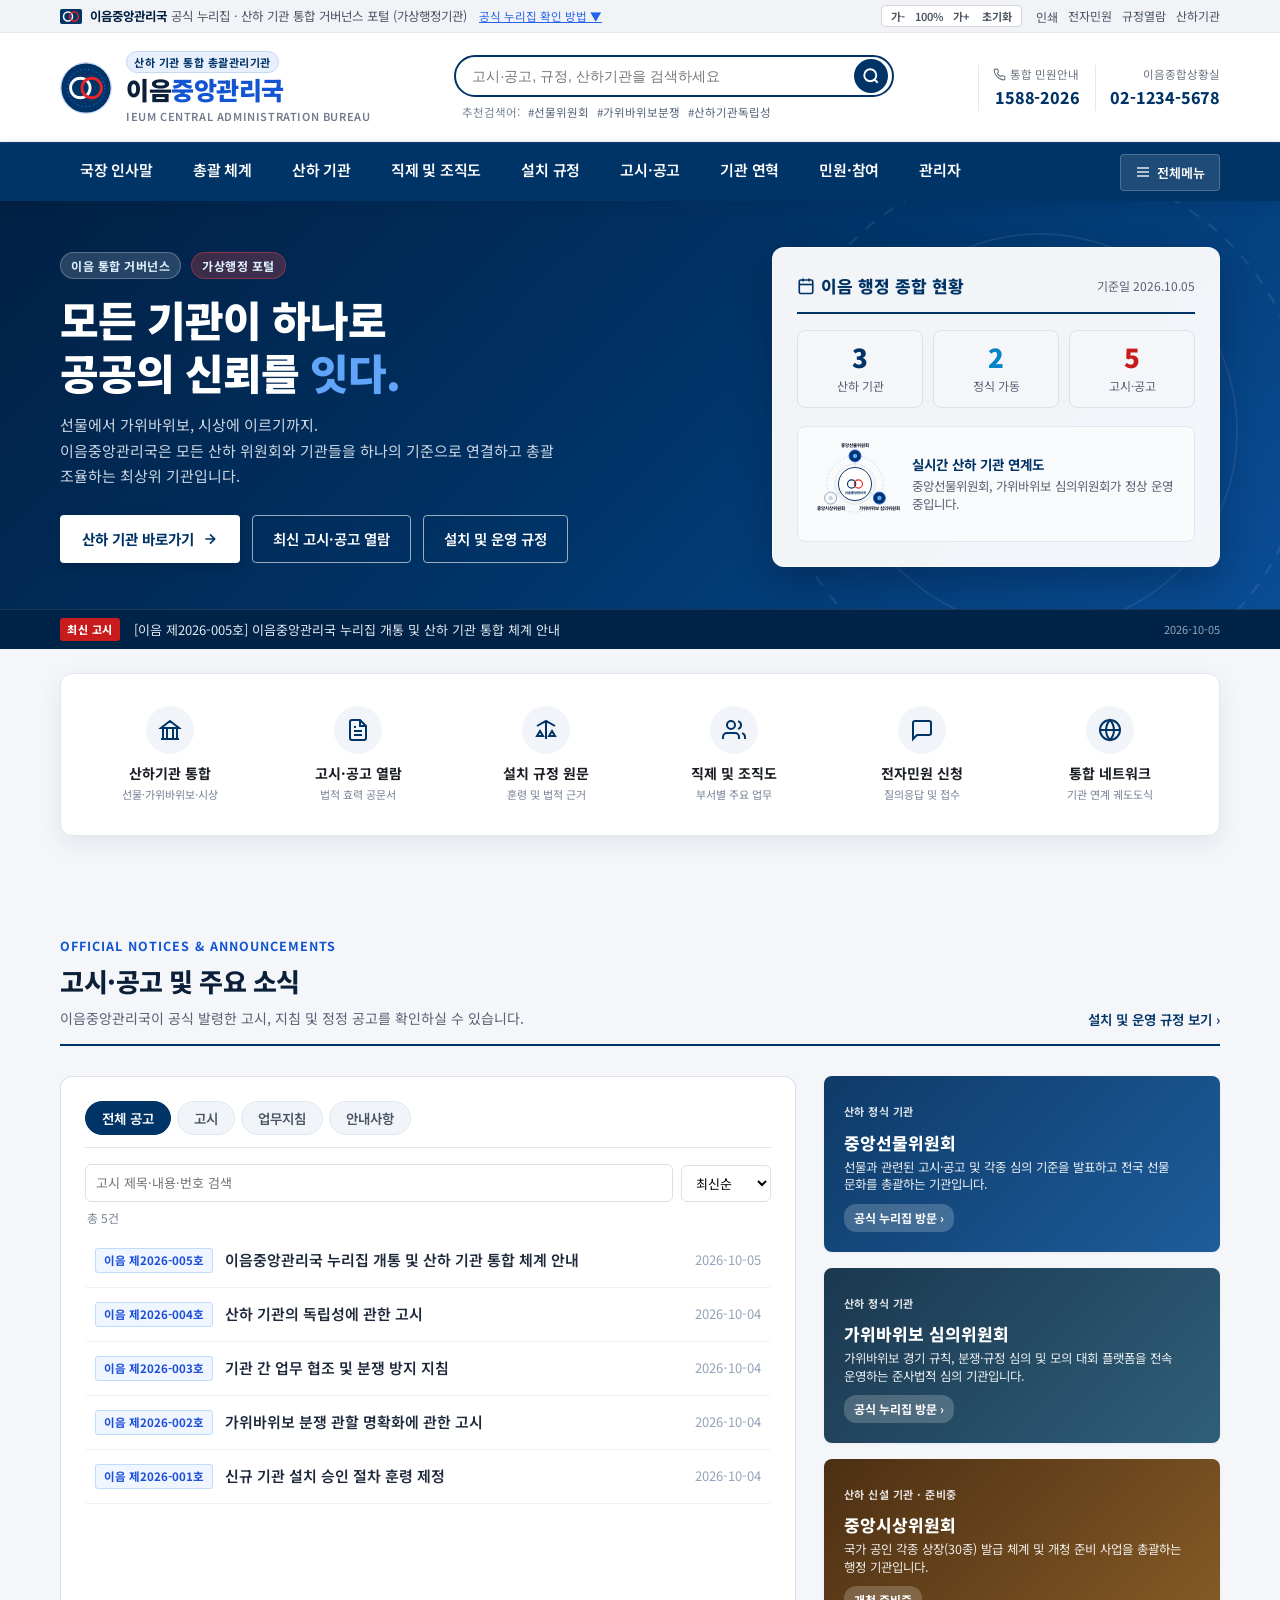
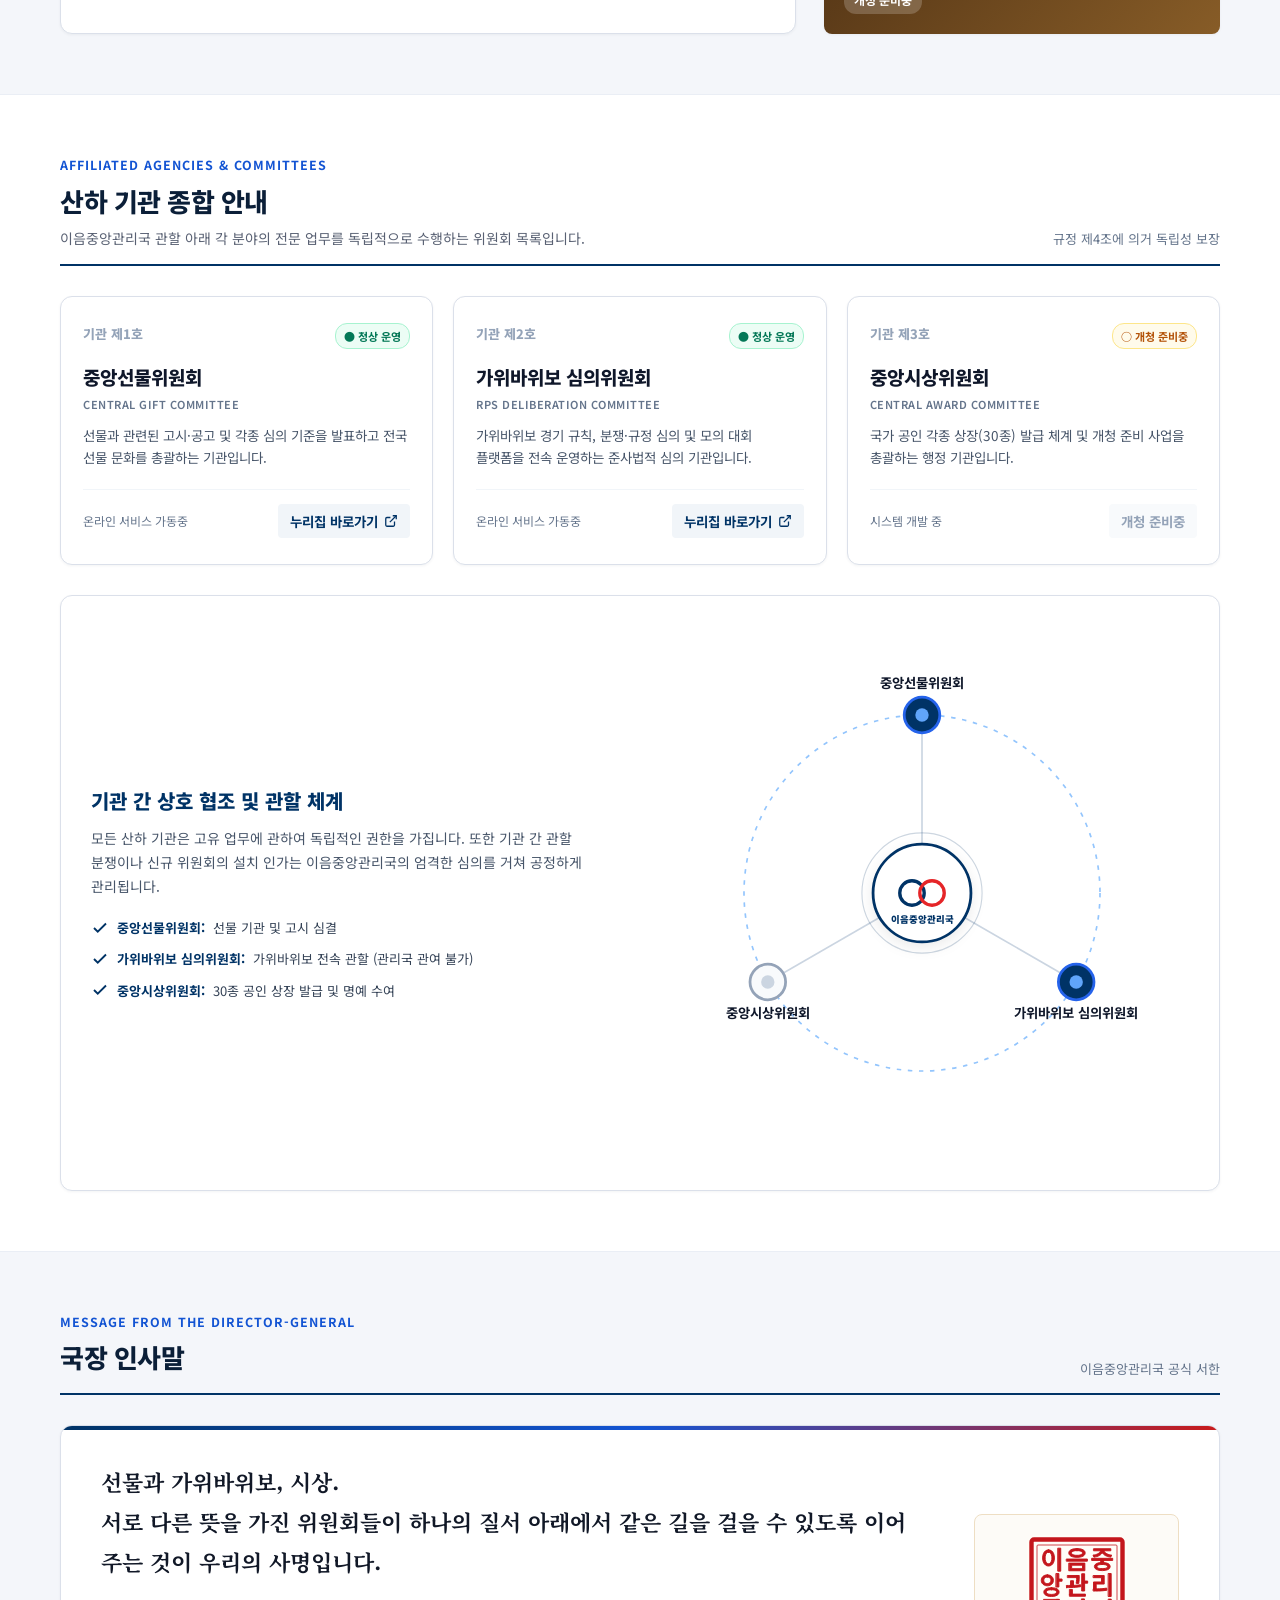
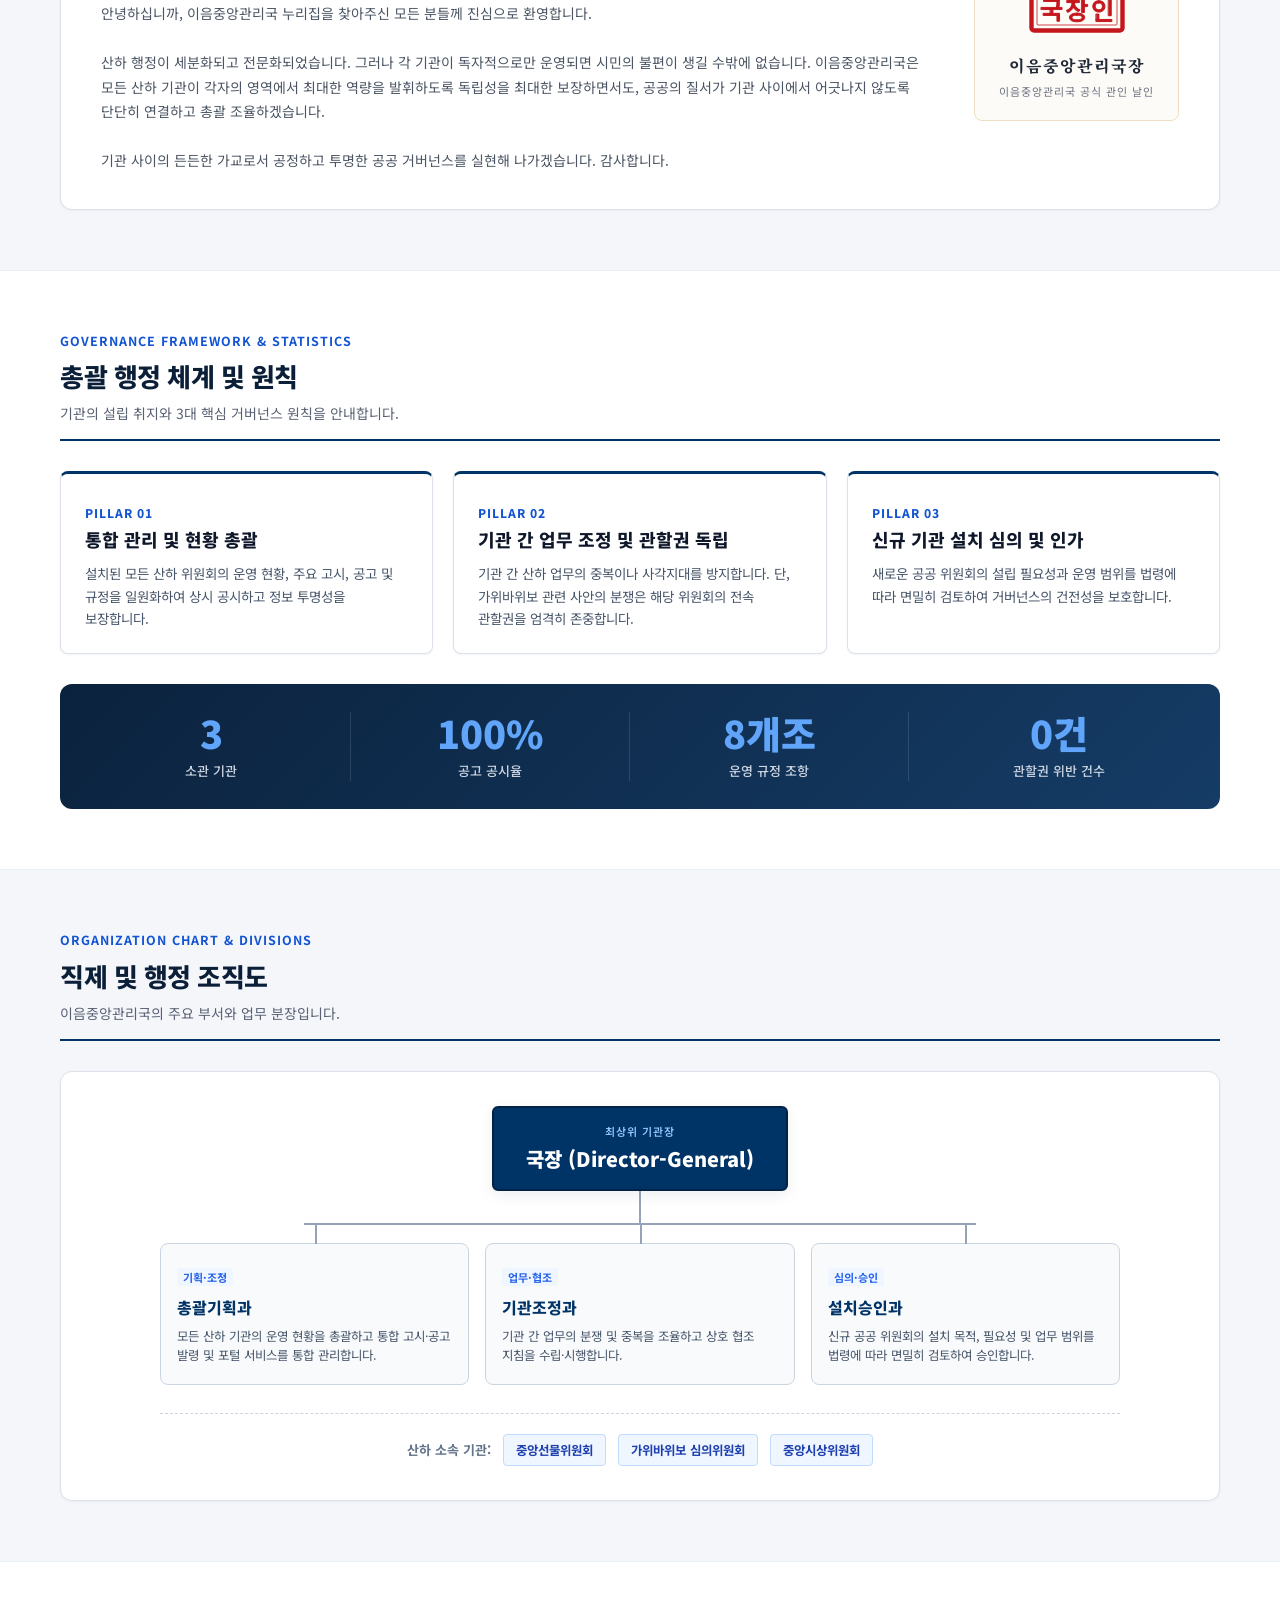
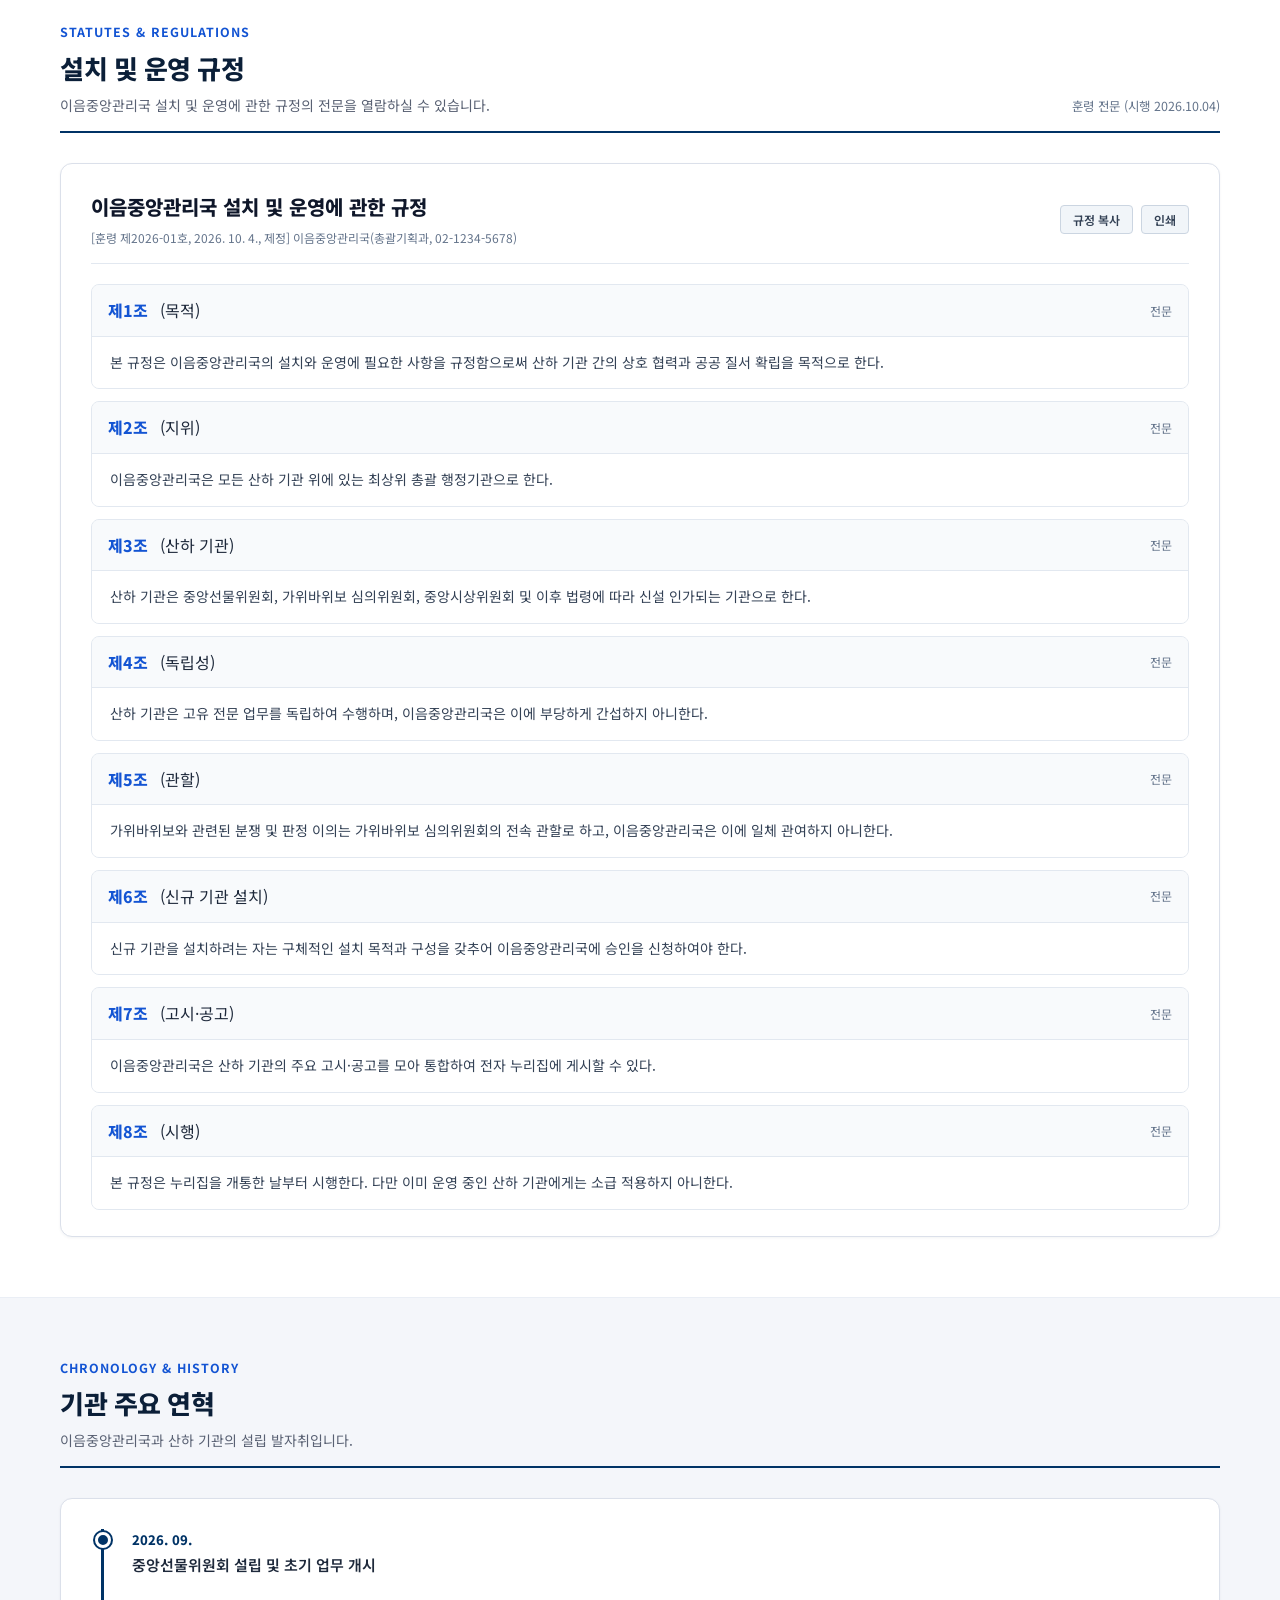
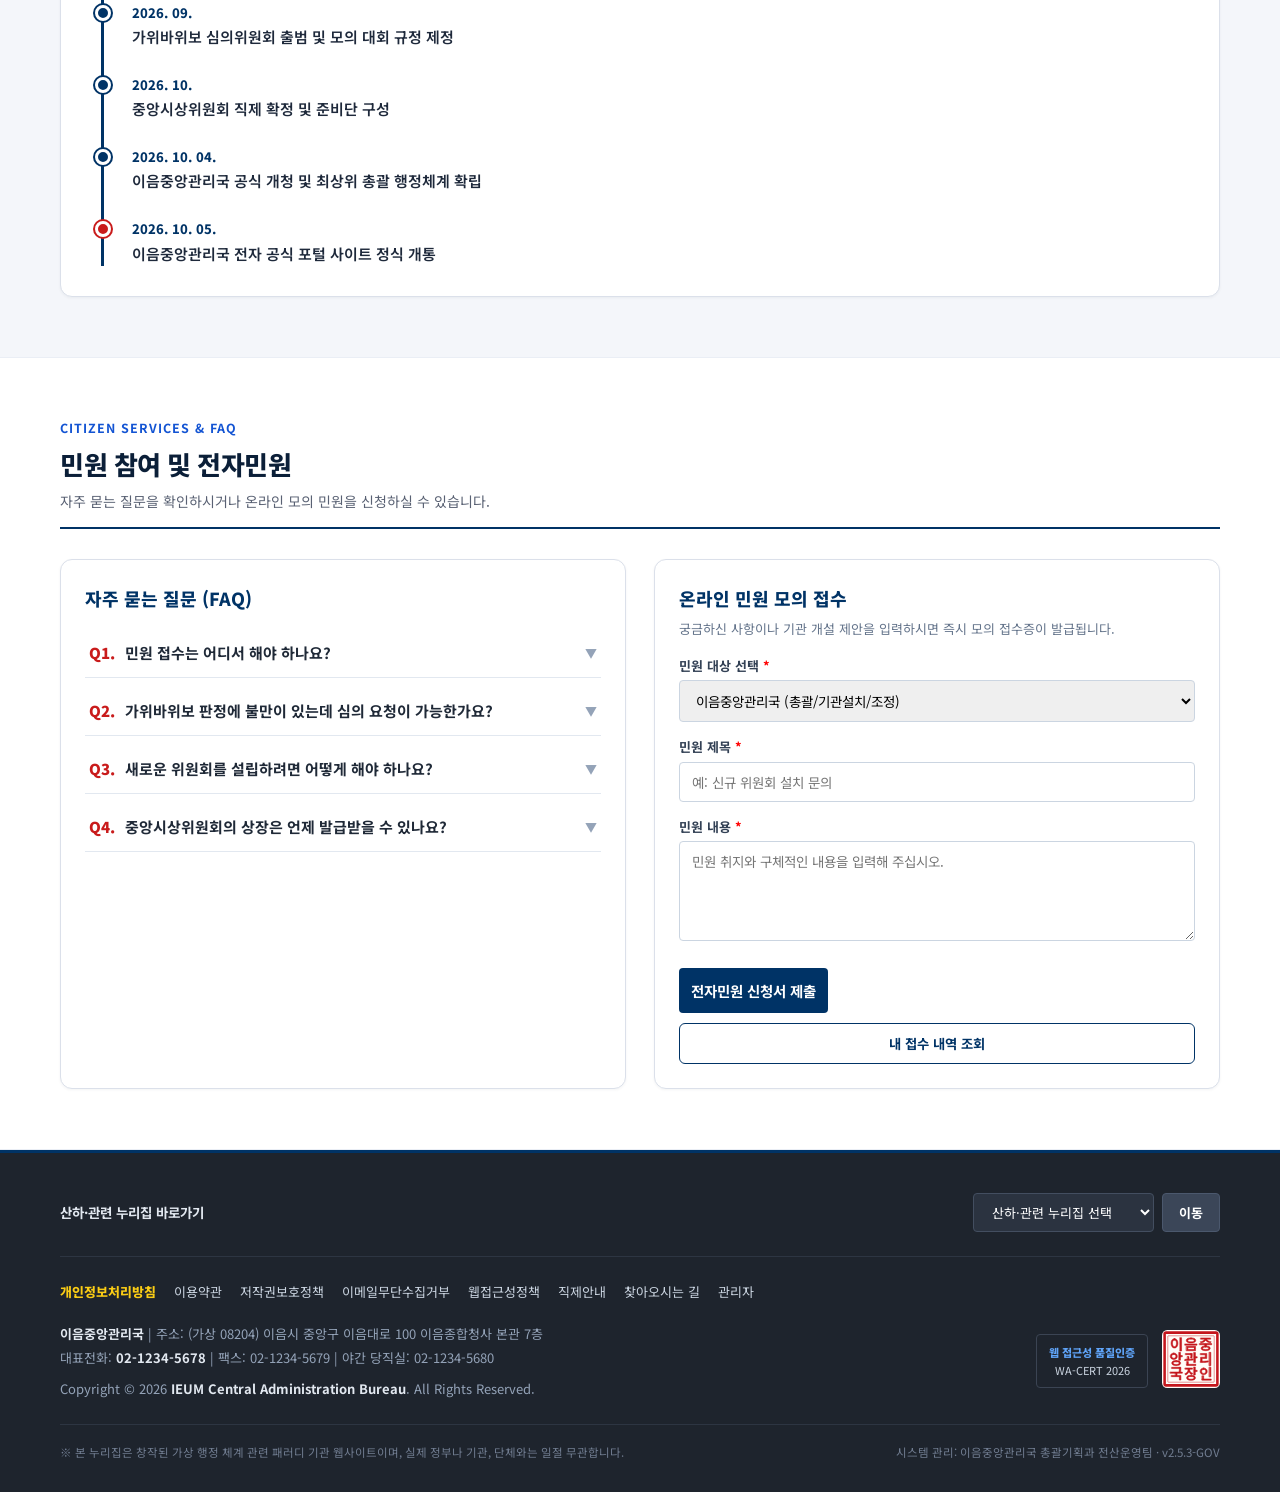
==== index.html @ 9ffa2aec "자동 업데이트 2026-10-10 22:41" ====
<!DOCTYPE html>
<html lang="ko">
<head>
<meta charset="UTF-8">
<meta name="viewport" content="width=device-width, initial-scale=1.0">
<meta http-equiv="Cache-Control" content="no-cache, no-store, must-revalidate">
<meta http-equiv="Pragma" content="no-cache">
<meta http-equiv="Expires" content="0">
<title>이음중앙관리국 공식 누리집</title>
<meta name="description" content="모든 산하 기관을 잇고 총괄하는 최상위 가상행정 포털 - 이음중앙관리국">
<meta property="og:title" content="이음중앙관리국 공식 누리집">
<meta property="og:description" content="선물에서 가위바위보, 시상에 이르기까지 모든 위원회를 총괄하는 최상위 가상 거버넌스 기구">
<meta property="og:type" content="website">
<link rel="icon" href="data:image/svg+xml,%3Csvg xmlns='http://www.w3.org/2000/svg' viewBox='0 0 64 64'%3E%3Crect width='64' height='64' rx='12' fill='%23003366'/%3E%3Ccircle cx='24' cy='32' r='14' fill='none' stroke='%23ffffff' stroke-width='4.5'/%3E%3Ccircle cx='40' cy='32' r='14' fill='none' stroke='%23e52528' stroke-width='4.5'/%3E%3C/svg%3E">
<link rel="preconnect" href="https://fonts.googleapis.com">
<link rel="preconnect" href="https://fonts.gstatic.com" crossorigin>
<link href="https://fonts.googleapis.com/css2?family=Noto+Sans+KR:wght@300;400;500;600;700;800;900&family=Noto+Serif+KR:wght@600;700;900&display=swap" rel="stylesheet">

<style>
/* ========================================================
   공공기관 웹 디자인 시스템 (가상행정 포털 UI)
   ======================================================== */
:root {
  --gov-navy-dark: #001f3f;
  --gov-navy: #003366;
  --gov-navy-light: #0d4b8f;
  --gov-blue: #1354d3;
  --gov-blue-subtle: #e8f0fe;
  --gov-red: #c91b1b;
  --gov-gold: #9d7328;
  --gov-bg: #f4f6fa;
  --gov-card-bg: #ffffff;
  --gov-border: #dbe0ea;
  --gov-border-subtle: #eaeef5;
  --gov-text: #1b1e23;
  --gov-text-muted: #596173;
  --gov-text-sub: #788296;
  --gov-primary-btn: #003366;
  --shadow-sm: 0 1px 3px rgba(0, 32, 64, 0.05);
  --shadow-md: 0 4px 14px rgba(0, 32, 64, 0.08);
  --shadow-lg: 0 10px 25px rgba(0, 32, 64, 0.12);
  --radius-sm: 4px;
  --radius-md: 8px;
  --radius-lg: 12px;
  --content-max-w: 1200px;
  --font-base: 'Noto Sans KR', -apple-system, BlinkMacSystemFont, 'Malgun Gothic', sans-serif;
  --font-serif: 'Noto Serif KR', 'Batang', serif;
}

/* 화면 배율(글자 확대/축소) */
html {
  font-size: 1rem;
  scroll-behavior: smooth;
  scroll-padding-top: 130px;
}
* {
  box-sizing: border-box;
  margin: 0;
  padding: 0;
}
body {
  font-family: var(--font-base);
  background-color: var(--gov-bg);
  color: var(--gov-text);
  line-height: 1.65;
  -webkit-font-smoothing: antialiased;
  word-break: keep-all;
}
a {
  color: inherit;
  text-decoration: none;
}
button {
  font-family: inherit;
  cursor: pointer;
}
.wrap {
  max-width: var(--content-max-w);
  margin: 0 auto;
  padding: 0 20px;
}

/* 접근성 스킵 내비게이션 */
.skip-nav {
  position: absolute;
  top: -100px;
  left: 10px;
  z-index: 10000;
  background: var(--gov-navy);
  color: #fff;
  padding: 10px 20px;
  font-weight: 700;
  border-radius: 0 0 4px 4px;
  transition: top 0.2s;
}
.skip-nav:focus {
  top: 0;
}

/* ========================================================
   1. 최상단 공식 누리집 안내 배너 (KR Gov Identity Header)
   ======================================================== */
.gov-top-id-bar {
  background-color: #f1f3f7;
  border-bottom: 1px solid #e2e6ee;
  font-size: 0.7812rem;
  color: #4b5563;
}
.gov-top-id-bar .wrap {
  display: flex;
  align-items: center;
  justify-content: space-between;
  padding-top: 5px;
  padding-bottom: 5px;
}
.gov-id-left {
  display: flex;
  align-items: center;
  gap: 8px;
}
.flag-emblem {
  display: inline-flex;
  align-items: center;
  justify-content: center;
}
.gov-id-txt strong {
  color: var(--gov-navy-dark);
  font-weight: 700;
}
.gov-info-toggle-btn {
  background: none;
  border: none;
  color: #2563eb;
  font-size: 0.7188rem;
  cursor: pointer;
  text-decoration: underline;
  padding: 0 4px;
}
.gov-id-right {
  display: flex;
  align-items: center;
  gap: 14px;
}
.zoom-controls {
  display: inline-flex;
  align-items: center;
  gap: 3px;
  background: #fff;
  border: 1px solid #d1d5db;
  border-radius: 4px;
  padding: 1px 4px;
}
.zoom-btn {
  background: none;
  border: none;
  padding: 0 5px;
  font-size: 0.6875rem;
  font-weight: 700;
  color: #4b5563;
}
.zoom-btn:hover {
  color: #000;
}
.zoom-status {
  font-size: 0.6875rem;
  font-weight: 600;
  min-width: 32px;
  text-align: center;
}
.gov-top-links {
  display: flex;
  align-items: center;
  gap: 10px;
}
.gov-top-links a, .gov-top-links button {
  background: none;
  border: none;
  color: #4b5563;
  font-size: 0.75rem;
  cursor: pointer;
}
.gov-top-links a:hover, .gov-top-links button:hover {
  color: var(--gov-navy);
  text-decoration: underline;
}

/* 공식 안내 아코디언 드롭다운 */
.gov-official-exp {
  display: none;
  background: #ffffff;
  border-bottom: 2px solid var(--gov-navy);
  padding: 18px 0;
  font-size: 0.8125rem;
  color: #374151;
  box-shadow: 0 4px 10px rgba(0,0,0,0.06);
}
.gov-official-exp.show {
  display: block;
}
.exp-grid {
  display: grid;
  grid-template-columns: repeat(auto-fit, minmax(280px, 1fr));
  gap: 20px;
}
.exp-card {
  display: flex;
  gap: 12px;
}
.exp-card svg {
  flex-shrink: 0;
  margin-top: 2px;
}

/* ========================================================
   2. 메인 헤더 & 로고 & 통합검색  ======================================================== */
.gov-header {
  background: #ffffff;
  border-bottom: 1px solid var(--gov-border-subtle);
  padding: 18px 0 16px;
}
.header-wrap {
  display: flex;
  align-items: center;
  justify-content: space-between;
  gap: 24px;
}
.brand-area {
  display: flex;
  align-items: center;
  gap: 14px;
}
.brand-symbol {
  width: 52px;
  height: 52px;
  flex-shrink: 0;
}
.brand-titles {
  display: flex;
  flex-direction: column;
}
.brand-badge {
  display: inline-block;
  font-size: 0.6875rem;
  font-weight: 700;
  color: var(--gov-navy);
  background: var(--gov-blue-subtle);
  border: 1px solid #c7d8f5;
  padding: 1px 7px;
  border-radius: 20px;
  align-self: flex-start;
  margin-bottom: 2px;
  letter-spacing: 0.5px;
}
.brand-name {
  font-size: 1.5625rem;
  font-weight: 900;
  color: #0b1f38;
  letter-spacing: -0.5px;
  line-height: 1.15;
}
.brand-name span {
  color: var(--gov-blue);
}
.brand-eng {
  font-size: 0.6875rem;
  font-weight: 600;
  color: #727c8e;
  letter-spacing: 0.6px;
  margin-top: 3px;
}

/* 헤더 검색창 (정부24 스타일 통합검색) */
.gov-search-bar {
  flex: 1;
  max-width: 440px;
  position: relative;
}
.search-input-group {
  display: flex;
  align-items: center;
  border: 2px solid var(--gov-navy);
  border-radius: 26px;
  background: #ffffff;
  padding: 2px 4px 2px 16px;
  box-shadow: inset 0 1px 2px rgba(0,0,0,0.04);
  transition: border-color 0.2s, box-shadow 0.2s;
}
.search-input-group:focus-within {
  border-color: var(--gov-blue);
  box-shadow: 0 0 0 3px rgba(19, 84, 211, 0.15);
}
.search-input-group input {
  flex: 1;
  border: none;
  outline: none;
  font-size: 0.875rem;
  color: #111827;
  padding: 8px 0;
  background: transparent;
}
.search-btn {
  background: var(--gov-navy);
  color: #ffffff;
  border: none;
  border-radius: 50%;
  width: 34px;
  height: 34px;
  display: flex;
  align-items: center;
  justify-content: center;
  transition: background 0.2s;
}
.search-btn:hover {
  background: var(--gov-blue);
}
.search-tags {
  display: flex;
  gap: 8px;
  font-size: 0.7188rem;
  color: var(--gov-text-sub);
  margin-top: 6px;
  padding-left: 8px;
}
.search-tags a {
  color: #55627a;
}
.search-tags a:hover {
  color: var(--gov-blue);
  text-decoration: underline;
}

/* 긴급/연락 헤더 위젯 */
.header-contact {
  display: flex;
  align-items: center;
  gap: 16px;
}
.contact-item {
  display: flex;
  flex-direction: column;
  align-items: flex-end;
  text-align: right;
  border-left: 1px solid #e5e7eb;
  padding-left: 14px;
}
.contact-item .label {
  font-size: 0.7188rem;
  color: #6b7280;
  display: flex;
  align-items: center;
  gap: 4px;
}
.contact-item .phone {
  font-size: 1rem;
  font-weight: 800;
  color: var(--gov-navy);
  letter-spacing: -0.2px;
}

/* ========================================================
   3. 메인 내비게이션 (GNB)
   ======================================================== */
.gov-gnb {
  background: var(--gov-navy);
  border-top: 1px solid rgba(255,255,255,0.08);
  position: sticky;
  top: 0;
  z-index: 1000;
  box-shadow: 0 4px 12px rgba(0, 32, 64, 0.12);
}
.gnb-wrap {
  display: flex;
  align-items: center;
  justify-content: space-between;
}
.gnb-nav {
  display: flex;
  list-style: none;
  overflow-x: auto;
  white-space: nowrap;
  scrollbar-width: none;
}
.gnb-nav::-webkit-scrollbar {
  display: none;
}
.gnb-nav > li {
  position: relative;
}
.gnb-nav > li > a {
  display: block;
  padding: 15px 20px;
  font-size: 0.9375rem;
  font-weight: 600;
  color: #ffffff;
  letter-spacing: -0.2px;
  transition: background 0.18s, color 0.18s;
  border-bottom: 3px solid transparent;
}
.gnb-nav > li > a:hover,
.gnb-nav > li.active > a {
  background: rgba(0, 0, 0, 0.18);
  border-bottom-color: #38bdf8;
  color: #ffffff;
}
.gnb-actions {
  display: flex;
  align-items: center;
  gap: 8px;
}
.all-menu-btn {
  display: inline-flex;
  align-items: center;
  gap: 6px;
  background: rgba(255,255,255,0.12);
  border: 1px solid rgba(255,255,255,0.2);
  color: #fff;
  padding: 8px 14px;
  border-radius: 4px;
  font-size: 0.8125rem;
  font-weight: 600;
  transition: background 0.2s;
}
.all-menu-btn:hover {
  background: rgba(255,255,255,0.22);
}

/* ========================================================
   4. 메인 비주얼 배너 & 포털 히어로 (좌측 소개 & 우측 현황판)
   ======================================================== */
.gov-hero-banner {
  background: linear-gradient(135deg, #022044 0%, #003366 50%, #0a4d96 100%);
  color: #ffffff;
  position: relative;
  overflow: hidden;
  padding: 46px 0 42px;
}
.hero-bg-graphic {
  position: absolute;
  right: -50px;
  top: -60px;
  width: 580px;
  height: 580px;
  opacity: 0.08;
  pointer-events: none;
}
.hero-content-grid {
  display: grid;
  grid-template-columns: 1.2fr 0.8fr;
  gap: 40px;
  align-items: center;
  position: relative;
  z-index: 2;
}
.hero-badge-row {
  display: flex;
  align-items: center;
  gap: 10px;
  margin-bottom: 14px;
}
.hero-flag-badge {
  background: rgba(255, 255, 255, 0.15);
  backdrop-filter: blur(4px);
  border: 1px solid rgba(255, 255, 255, 0.25);
  color: #e0f2fe;
  font-size: 0.75rem;
  font-weight: 700;
  padding: 3px 10px;
  border-radius: 14px;
  letter-spacing: 0.5px;
}
.hero-title {
  font-family: var(--font-base);
  font-size: clamp(28px, 3.4vw, 42px);
  font-weight: 900;
  line-height: 1.25;
  letter-spacing: -1px;
  margin-bottom: 14px;
}
.hero-title em {
  font-style: normal;
  color: #60a5fa;
}
.hero-desc {
  font-size: 0.9375rem;
  line-height: 1.7;
  color: #cbd5e1;
  max-width: 540px;
  margin-bottom: 26px;
}
.hero-btn-group {
  display: flex;
  gap: 12px;
  flex-wrap: wrap;
}
.btn-gov-primary {
  background: #ffffff;
  color: var(--gov-navy);
  font-weight: 700;
  font-size: 0.9062rem;
  padding: 12px 22px;
  border-radius: 4px;
  box-shadow: 0 4px 12px rgba(0,0,0,0.15);
  display: inline-flex;
  align-items: center;
  gap: 8px;
  transition: transform 0.15s, background 0.15s;
}
.btn-gov-primary:hover {
  background: #f1f5f9;
  transform: translateY(-2px);
}
.btn-gov-outline {
  border: 1.5px solid rgba(255, 255, 255, 0.6);
  color: #ffffff;
  font-weight: 600;
  font-size: 0.9062rem;
  padding: 11px 20px;
  border-radius: 4px;
  display: inline-flex;
  align-items: center;
  gap: 8px;
  backdrop-filter: blur(4px);
  transition: background 0.15s;
}
.btn-gov-outline:hover {
  background: rgba(255, 255, 255, 0.15);
}

/* 히어로 우측 현황판 위젯 카드 */
.hero-status-widget {
  background: rgba(255, 255, 255, 0.95);
  backdrop-filter: blur(10px);
  color: var(--gov-text);
  border-radius: var(--radius-lg);
  padding: 24px;
  box-shadow: 0 16px 36px rgba(0, 16, 36, 0.28);
  border: 1px solid rgba(255,255,255,0.4);
}
.widget-head {
  display: flex;
  align-items: center;
  justify-content: space-between;
  border-bottom: 2px solid var(--gov-navy);
  padding-bottom: 12px;
  margin-bottom: 16px;
}
.widget-head h3 {
  font-size: 1.0625rem;
  font-weight: 800;
  color: var(--gov-navy);
  display: flex;
  align-items: center;
  gap: 6px;
}
.widget-date {
  font-size: 0.75rem;
  color: var(--gov-text-muted);
}
.widget-stats-grid {
  display: grid;
  grid-template-columns: repeat(3, 1fr);
  gap: 10px;
  text-align: center;
  margin-bottom: 18px;
}
.widget-stat-box {
  background: var(--gov-bg);
  border: 1px solid var(--gov-border);
  border-radius: var(--radius-md);
  padding: 12px 6px;
}
.widget-stat-box .num {
  font-size: 1.625rem;
  font-weight: 900;
  color: var(--gov-navy);
  line-height: 1.1;
}
.widget-stat-box .label {
  font-size: 0.75rem;
  color: var(--gov-text-muted);
  margin-top: 4px;
}
.widget-orbit-preview {
  background: #f8fafc;
  border: 1px solid #e2e8f0;
  border-radius: var(--radius-md);
  padding: 12px;
  display: flex;
  align-items: center;
  gap: 12px;
}
.orbit-svg-wrap {
  width: 90px;
  height: 90px;
  flex-shrink: 0;
}
.orbit-svg-wrap svg {
  width: 100%;
  height: 100%;
}
.widget-orbit-txt {
  font-size: 0.7812rem;
  line-height: 1.45;
  color: var(--gov-text-muted);
}
.widget-orbit-txt strong {
  color: var(--gov-navy);
  display: block;
  font-size: 0.8438rem;
  margin-bottom: 2px;
}

/* 실시간 알림 티커 */
.gov-ticker-bar {
  background: #002347;
  border-top: 1px solid rgba(255,255,255,0.1);
  color: #cbd5e1;
  font-size: 0.8125rem;
  padding: 8px 0;
}
.ticker-wrap {
  display: flex;
  align-items: center;
  gap: 14px;
}
.ticker-badge {
  background: var(--gov-red);
  color: #fff;
  font-size: 0.6875rem;
  font-weight: 800;
  padding: 2px 7px;
  border-radius: 3px;
  letter-spacing: 0.5px;
}
.ticker-text {
  flex: 1;
  white-space: nowrap;
  overflow: hidden;
  text-overflow: ellipsis;
  color: #e2e8f0;
}
.ticker-text a:hover {
  text-decoration: underline;
  color: #fff;
}

/* ========================================================
   5. 자주 찾는 공공서비스 퀵메뉴 (Quick Services 6구역)
   ======================================================== */
.gov-quick-services {
  margin-top: 24px;
  position: relative;
  z-index: 10;
  margin-bottom: 40px;
}
.quick-grid {
  display: grid;
  grid-template-columns: repeat(6, 1fr);
  gap: 10px;
  background: #ffffff;
  padding: 18px 20px;
  border-radius: var(--radius-lg);
  box-shadow: 0 8px 24px rgba(0, 32, 64, 0.08);
  border: 1px solid #e2e8f0;
}
.quick-card {
  display: flex;
  flex-direction: column;
  align-items: center;
  text-align: center;
  padding: 14px 8px;
  border-radius: var(--radius-md);
  transition: all 0.2s;
  color: var(--gov-text);
}
.quick-card:hover {
  background: var(--gov-blue-subtle);
  transform: translateY(-3px);
  color: var(--gov-blue);
}
.quick-icon {
  width: 48px;
  height: 48px;
  background: #f1f5f9;
  border-radius: 50%;
  display: flex;
  align-items: center;
  justify-content: center;
  margin-bottom: 10px;
  color: var(--gov-navy);
  transition: background 0.2s, color 0.2s;
}
.quick-card:hover .quick-icon {
  background: var(--gov-navy);
  color: #ffffff;
}
.quick-title {
  font-size: 0.875rem;
  font-weight: 700;
  line-height: 1.3;
}
.quick-sub {
  font-size: 0.6875rem;
  color: var(--gov-text-sub);
  margin-top: 3px;
}

/* ========================================================
   6. 본문 공통 섹션 헤더 & 레이아웃
   ======================================================== */
.gov-section {
  padding: 60px 0;
  border-bottom: 1px solid var(--gov-border-subtle);
}
.section-head {
  display: flex;
  align-items: flex-end;
  justify-content: space-between;
  margin-bottom: 30px;
  border-bottom: 2px solid var(--gov-navy);
  padding-bottom: 14px;
}
.section-title-wrap {
  display: flex;
  flex-direction: column;
}
.section-cat {
  font-size: 0.7812rem;
  font-weight: 700;
  color: var(--gov-blue);
  letter-spacing: 1px;
  margin-bottom: 4px;
  text-transform: uppercase;
}
.section-title {
  font-size: 1.625rem;
  font-weight: 800;
  color: #0b1f38;
  letter-spacing: -0.5px;
}
.section-desc {
  font-size: 0.875rem;
  color: var(--gov-text-muted);
  margin-top: 4px;
}
.section-more-link {
  font-size: 0.8438rem;
  color: var(--gov-navy);
  font-weight: 600;
  display: flex;
  align-items: center;
  gap: 4px;
}
.section-more-link:hover {
  text-decoration: underline;
  color: var(--gov-blue);
}

/* ========================================================
   7. 섹션 1: 주요 소식 / 고시·공고 포털 (공공기관 게시판 스타일)
   ======================================================== */
.news-portal-grid {
  display: grid;
  grid-template-columns: 1.3fr 0.7fr;
  gap: 28px;
}
.notice-board-card {
  background: #ffffff;
  border: 1px solid var(--gov-border);
  border-radius: var(--radius-lg);
  padding: 24px;
  box-shadow: var(--shadow-sm);
}
.board-tabs {
  display: flex;
  gap: 6px;
  border-bottom: 1px solid #e5e7eb;
  padding-bottom: 12px;
  margin-bottom: 16px;
}
.board-tab {
  background: #f1f5f9;
  border: 1px solid #e2e8f0;
  border-radius: 20px;
  padding: 6px 16px;
  font-size: 0.8438rem;
  font-weight: 600;
  color: #4b5563;
  cursor: pointer;
  transition: all 0.15s;
}
.board-tab.active {
  background: var(--gov-navy);
  border-color: var(--gov-navy);
  color: #ffffff;
}

/* 고시공고 게시판 목록 */
.notice-table-list {
  display: flex;
  flex-direction: column;
}
.notice-item-row {
  display: flex;
  flex-direction: column;
  padding: 14px 10px;
  border-bottom: 1px solid #edf2f7;
  cursor: pointer;
  transition: background 0.15s;
  border-radius: 4px;
}
.notice-item-row:hover {
  background: #f8fafc;
}
.notice-item-top {
  display: flex;
  align-items: center;
  justify-content: space-between;
  gap: 12px;
}
.notice-no-badge {
  font-size: 0.7188rem;
  font-weight: 700;
  background: #eff6ff;
  color: #1d4ed8;
  border: 1px solid #bfdbfe;
  padding: 2px 8px;
  border-radius: 3px;
  white-space: nowrap;
}
.notice-row-title {
  flex: 1;
  font-size: 0.9375rem;
  font-weight: 600;
  color: #1e293b;
  overflow: hidden;
  text-overflow: ellipsis;
  white-space: nowrap;
}
.notice-row-title:hover {
  color: var(--gov-blue);
  text-decoration: underline;
}
.notice-date {
  font-size: 0.8125rem;
  color: #94a3b8;
  white-space: nowrap;
}
.notice-detail-body {
  display: none;
  background: #f8fafc;
  border-left: 3px solid var(--gov-navy);
  padding: 14px 16px;
  margin-top: 10px;
  border-radius: 0 4px 4px 0;
  font-size: 0.8438rem;
  line-height: 1.65;
  color: #334155;
}
.notice-detail-body.open {
  display: block;
}
.notice-detail-body .official-stamp-line {
  margin-top: 10px;
  padding-top: 8px;
  border-top: 1px dashed #cbd5e1;
  display: flex;
  justify-content: space-between;
  font-size: 0.75rem;
  color: #64748b;
  font-weight: 600;
}

/* 우측 사업/배너 */
.portal-banner-zone {
  display: flex;
  flex-direction: column;
  gap: 16px;
}
.banner-card {
  border-radius: var(--radius-md);
  padding: 20px;
  color: #ffffff;
  display: flex;
  flex-direction: column;
  justify-content: space-between;
  min-height: 125px;
  box-shadow: var(--shadow-sm);
  transition: transform 0.2s, box-shadow 0.2s;
  position: relative;
  overflow: hidden;
}
.banner-card:hover {
  transform: translateY(-2px);
  box-shadow: var(--shadow-md);
}
.banner-card.bg-gift {
  background: linear-gradient(135deg, #0e3b68 0%, #1e5c9b 100%);
}
.banner-card.bg-rps {
  background: linear-gradient(135deg, #1b384f 0%, #2f5f7a 100%);
}
.banner-card.bg-award {
  background: linear-gradient(135deg, #4c2f13 0%, #875c27 100%);
}
.banner-card .b-tag {
  font-size: 0.6875rem;
  font-weight: 700;
  opacity: 0.85;
  letter-spacing: 0.5px;
}
.banner-card h4 {
  font-size: 1.0625rem;
  font-weight: 800;
  margin: 6px 0 2px;
}
.banner-card p {
  font-size: 0.7812rem;
  opacity: 0.9;
  line-height: 1.4;
}
.banner-card .b-link {
  align-self: flex-start;
  margin-top: 10px;
  font-size: 0.75rem;
  font-weight: 700;
  background: rgba(255,255,255,0.2);
  padding: 4px 10px;
  border-radius: 12px;
  backdrop-filter: blur(4px);
}

/* ========================================================
   8. 섹션 2: 산하 기관 종합 안내 (Agencies)
   ======================================================== */
.agencies-grid {
  display: grid;
  grid-template-columns: repeat(3, 1fr);
  gap: 20px;
  margin-bottom: 30px;
}
.agency-gov-card {
  background: #ffffff;
  border: 1px solid var(--gov-border);
  border-radius: var(--radius-lg);
  padding: 26px 22px;
  display: flex;
  flex-direction: column;
  box-shadow: var(--shadow-sm);
  transition: all 0.2s;
  position: relative;
}
.agency-gov-card:hover {
  border-color: var(--gov-blue);
  box-shadow: var(--shadow-md);
  transform: translateY(-3px);
}
.agency-card-header {
  display: flex;
  align-items: flex-start;
  justify-content: space-between;
  margin-bottom: 12px;
}
.agency-badge-status {
  font-size: 0.6875rem;
  font-weight: 700;
  padding: 3px 8px;
  border-radius: 12px;
  display: inline-flex;
  align-items: center;
  gap: 4px;
}
.agency-badge-status.active {
  background: #ecfdf5;
  color: #047857;
  border: 1px solid #a7f3d0;
}
.agency-badge-status.prep {
  background: #fffbeb;
  color: #b45309;
  border: 1px solid #fde68a;
}
.agency-no-code {
  font-size: 0.8125rem;
  font-weight: 800;
  color: #94a3b8;
}
.agency-gov-card h3 {
  font-size: 1.1875rem;
  font-weight: 800;
  color: #0f172a;
  margin-bottom: 3px;
}
.agency-gov-card .agency-en {
  font-size: 0.6875rem;
  font-weight: 600;
  color: #64748b;
  letter-spacing: 0.5px;
  margin-bottom: 12px;
}
.agency-gov-card .agency-desc {
  font-size: 0.8438rem;
  color: #475569;
  line-height: 1.6;
  margin-bottom: 20px;
  flex: 1;
}
.agency-btn-row {
  border-top: 1px solid #f1f5f9;
  padding-top: 14px;
  display: flex;
  align-items: center;
  justify-content: space-between;
}
.agency-btn {
  display: inline-flex;
  align-items: center;
  gap: 6px;
  font-size: 0.8438rem;
  font-weight: 700;
  color: var(--gov-navy);
  padding: 6px 12px;
  background: #f1f5f9;
  border-radius: 4px;
  transition: all 0.15s;
}
.agency-btn:hover {
  background: var(--gov-navy);
  color: #ffffff;
}
.agency-btn.disabled {
  background: #f8fafc;
  color: #94a3b8;
  cursor: not-allowed;
}

/* 인터랙티브 행정 네트워크 다이어그램 */
.gov-network-box {
  background: #ffffff;
  border: 1px solid var(--gov-border);
  border-radius: var(--radius-lg);
  padding: 30px;
  box-shadow: var(--shadow-sm);
  display: grid;
  grid-template-columns: 1fr 1fr;
  gap: 30px;
  align-items: center;
}
.network-info-side h3 {
  font-size: 1.25rem;
  font-weight: 800;
  color: var(--gov-navy);
  margin-bottom: 10px;
}
.network-info-side p {
  font-size: 0.875rem;
  color: #475569;
  line-height: 1.7;
  margin-bottom: 18px;
}
.network-spec-list {
  list-style: none;
  display: flex;
  flex-direction: column;
  gap: 10px;
  font-size: 0.8125rem;
  color: #334155;
}
.network-spec-list li {
  display: flex;
  align-items: center;
  gap: 8px;
}
.network-spec-list li strong {
  color: var(--gov-navy);
}

/* ========================================================
   9. 섹션 3: 국장 인사말 (인증 직인 포함)
   ======================================================== */
.greeting-gov-card {
  background: #ffffff;
  border: 1px solid var(--gov-border);
  border-radius: var(--radius-lg);
  padding: 36px 40px;
  box-shadow: var(--shadow-sm);
  position: relative;
  overflow: hidden;
}
.greeting-gov-card::before {
  content: "";
  position: absolute;
  top: 0;
  left: 0;
  right: 0;
  height: 4px;
  background: linear-gradient(90deg, var(--gov-navy), var(--gov-blue), var(--gov-red));
}
.greeting-grid {
  display: grid;
  grid-template-columns: 1fr auto;
  gap: 40px;
  align-items: center;
}
.greeting-quote {
  font-family: var(--font-serif);
  font-size: clamp(18px, 2vw, 22px);
  font-weight: 700;
  line-height: 1.8;
  color: #111827;
  margin-bottom: 20px;
}
.greeting-subtext {
  font-size: 0.875rem;
  color: #4b5563;
  line-height: 1.75;
}
.greeting-seal-box {
  display: flex;
  flex-direction: column;
  align-items: center;
  justify-content: center;
  padding: 20px 24px;
  background: #fdfbf7;
  border: 1px solid #eedec3;
  border-radius: var(--radius-md);
  text-align: center;
}
.greeting-seal-box .seal-svg-box {
  margin-bottom: 12px;
}
.greeting-sign-title {
  font-family: var(--font-serif);
  font-size: 1rem;
  font-weight: 800;
  color: #1f2937;
  letter-spacing: 2px;
}
.greeting-sign-dept {
  font-size: 0.6875rem;
  color: #6b7280;
  letter-spacing: 1px;
  margin-top: 2px;
}

/* ========================================================
   10. 섹션 4: 총괄 행정 체계 & 운영 통계
   ======================================================== */
.pillar-grid {
  display: grid;
  grid-template-columns: repeat(3, 1fr);
  gap: 20px;
  margin-bottom: 30px;
}
.pillar-card {
  background: #ffffff;
  border: 1px solid var(--gov-border);
  border-radius: var(--radius-md);
  padding: 24px;
  box-shadow: var(--shadow-sm);
  border-top: 3px solid var(--gov-navy);
}
.pillar-card .p-num {
  font-size: 0.75rem;
  font-weight: 800;
  color: var(--gov-blue);
  letter-spacing: 1px;
  margin-bottom: 6px;
}
.pillar-card h3 {
  font-size: 1.125rem;
  font-weight: 800;
  color: #0f172a;
  margin-bottom: 8px;
}
.pillar-card p {
  font-size: 0.8438rem;
  color: #475569;
  line-height: 1.65;
}

/* 행정 통계 스코어보드 */
.gov-stats-dashboard {
  background: linear-gradient(135deg, #0b223d 0%, #153c66 100%);
  border-radius: var(--radius-lg);
  padding: 28px 32px;
  color: #ffffff;
  display: grid;
  grid-template-columns: repeat(4, 1fr);
  gap: 20px;
  text-align: center;
}
.stat-dash-item {
  border-right: 1px solid rgba(255, 255, 255, 0.12);
  padding-right: 20px;
}
.stat-dash-item:last-child {
  border-right: none;
  padding-right: 0;
}
.stat-dash-item .val {
  font-size: 2.375rem;
  font-weight: 900;
  line-height: 1.1;
  color: #60a5fa;
  font-family: var(--font-base);
}
.stat-dash-item .lbl {
  font-size: 0.8125rem;
  color: #cbd5e1;
  margin-top: 6px;
  font-weight: 500;
}

/* ========================================================
   11. 섹션 5: 직제 및 행정 조직도 (Org Tree)
   ======================================================== */
.org-chart-wrapper {
  background: #ffffff;
  border: 1px solid var(--gov-border);
  border-radius: var(--radius-lg);
  padding: 34px 24px;
  box-shadow: var(--shadow-sm);
}
.org-tree-flow {
  display: flex;
  flex-direction: column;
  align-items: center;
}
.org-head-node {
  background: var(--gov-navy);
  color: #ffffff;
  border: 2px solid #002244;
  padding: 14px 32px;
  border-radius: 6px;
  text-align: center;
  box-shadow: var(--shadow-md);
  position: relative;
}
.org-head-node .role-tag {
  display: block;
  font-size: 0.6875rem;
  color: #93c5fd;
  font-weight: 600;
  letter-spacing: 1px;
}
.org-head-node .node-title {
  font-size: 1.25rem;
  font-weight: 900;
  margin-top: 2px;
}
.org-line-down {
  width: 2px;
  height: 32px;
  background: #94a3b8;
}
.org-sub-branch {
  position: relative;
  width: 100%;
  max-width: 960px;
  padding-top: 20px;
}
.org-branch-line-horiz {
  position: absolute;
  top: 0;
  left: 15%;
  right: 15%;
  height: 2px;
  background: #94a3b8;
}
.org-depts-grid {
  display: grid;
  grid-template-columns: repeat(3, 1fr);
  gap: 16px;
}
.org-dept-card {
  background: #f8fafc;
  border: 1px solid #cbd5e1;
  border-radius: var(--radius-md);
  padding: 18px 16px;
  position: relative;
}
.org-dept-card::before {
  content: "";
  position: absolute;
  top: -20px;
  left: 50%;
  width: 2px;
  height: 20px;
  background: #94a3b8;
}
.org-dept-card h4 {
  font-size: 1rem;
  font-weight: 800;
  color: var(--gov-navy);
  margin-bottom: 6px;
}
.org-dept-card p {
  font-size: 0.7812rem;
  color: #475569;
  line-height: 1.55;
}
.org-sub-agencies-box {
  margin-top: 28px;
  padding-top: 20px;
  border-top: 1px dashed #cbd5e1;
  display: flex;
  align-items: center;
  gap: 12px;
  width: 100%;
  max-width: 960px;
  justify-content: center;
  flex-wrap: wrap;
}
.org-sub-agencies-box span {
  font-size: 0.8125rem;
  font-weight: 700;
  color: #64748b;
}
.org-agency-tag {
  background: #eff6ff;
  border: 1px solid #bfdbfe;
  color: #1e40af;
  padding: 5px 12px;
  border-radius: 4px;
  font-size: 0.7812rem;
  font-weight: 700;
}

/* ========================================================
   12. 섹션 6: 설치 및 운영 규정 (국가법령정보센터 스타일)
   ======================================================== */
.law-viewer-card {
  background: #ffffff;
  border: 1px solid var(--gov-border);
  border-radius: var(--radius-lg);
  padding: 26px 30px;
  box-shadow: var(--shadow-sm);
}
.law-viewer-head {
  display: flex;
  align-items: center;
  justify-content: space-between;
  border-bottom: 1px solid #e2e8f0;
  padding-bottom: 14px;
  margin-bottom: 20px;
  flex-wrap: wrap;
  gap: 12px;
}
.law-title-area h3 {
  font-size: 1.25rem;
  font-weight: 800;
  color: #0f172a;
}
.law-title-area span {
  font-size: 0.75rem;
  color: #64748b;
}
.law-toolbar {
  display: flex;
  gap: 8px;
}
.law-tool-btn {
  background: #f1f5f9;
  border: 1px solid #cbd5e1;
  padding: 5px 12px;
  border-radius: 4px;
  font-size: 0.75rem;
  font-weight: 600;
  color: #334155;
}
.law-tool-btn:hover {
  background: #e2e8f0;
}

.law-articles-list {
  display: flex;
  flex-direction: column;
  gap: 12px;
}
.law-article-item {
  border: 1px solid #e2e8f0;
  border-radius: var(--radius-md);
  overflow: hidden;
  background: #fafafa;
}
.law-article-header {
  padding: 12px 16px;
  display: flex;
  align-items: center;
  justify-content: space-between;
  cursor: pointer;
  background: #f8fafc;
  font-weight: 700;
  color: #1e293b;
}
.law-article-header:hover {
  background: #f1f5f9;
}
.law-article-num {
  color: var(--gov-blue);
  margin-right: 8px;
  font-weight: 800;
}
.law-article-content {
  padding: 14px 18px;
  background: #ffffff;
  font-size: 0.875rem;
  color: #334155;
  line-height: 1.7;
  border-top: 1px solid #e2e8f0;
}

/* ========================================================
   13. 섹션 7: 이음 연혁 (타임라인)
   ======================================================== */
.history-timeline-box {
  background: #ffffff;
  border: 1px solid var(--gov-border);
  border-radius: var(--radius-lg);
  padding: 30px;
  box-shadow: var(--shadow-sm);
}
.gov-timeline-list {
  position: relative;
  padding-left: 28px;
  border-left: 3px solid var(--gov-navy);
  margin-left: 10px;
  display: flex;
  flex-direction: column;
  gap: 24px;
}
.gov-timeline-entry {
  position: relative;
}
.gov-timeline-entry::before {
  content: "";
  position: absolute;
  /* 점의 중심을 왼쪽 세로선(3px)의 중심에 맞춤: 패딩 28 + 선 굵기/2 1.5 + 점 반지름 8 */
  left: calc(-28px - 1.5px - 8px);
  top: 3px;
  box-sizing: border-box;
  width: 16px;
  height: 16px;
  border-radius: 50%;
  background: var(--gov-navy);
  border: 3px solid #ffffff;
  box-shadow: 0 0 0 2px var(--gov-navy);
}
.gov-timeline-entry.active::before {
  background: var(--gov-red);
  box-shadow: 0 0 0 2px var(--gov-red);
}
.timeline-date-badge {
  font-size: 0.8125rem;
  font-weight: 800;
  color: var(--gov-navy);
  margin-bottom: 2px;
}
.timeline-text {
  font-size: 0.9375rem;
  font-weight: 600;
  color: #1e293b;
}

/* ========================================================
   14. 섹션 8: 전자민원 & FAQ & 모의 민원 접수 위젯
   ======================================================== */
.faq-portal-grid {
  display: grid;
  grid-template-columns: 1fr 1fr;
  gap: 28px;
}
.faq-accordion-box {
  background: #ffffff;
  border: 1px solid var(--gov-border);
  border-radius: var(--radius-lg);
  padding: 24px;
  box-shadow: var(--shadow-sm);
}
.faq-item {
  border-bottom: 1px solid #e2e8f0;
  margin-bottom: 8px;
}
.faq-question-btn {
  width: 100%;
  background: none;
  border: none;
  text-align: left;
  padding: 14px 4px;
  font-size: 0.9375rem;
  font-weight: 700;
  color: #1f2937;
  display: flex;
  align-items: center;
  justify-content: space-between;
  gap: 12px;
}
.faq-question-btn:hover {
  color: var(--gov-blue);
}
.faq-q-badge {
  color: var(--gov-red);
  font-weight: 900;
  margin-right: 6px;
}
.faq-answer-box {
  display: none;
  padding: 12px 14px 18px;
  background: #f8fafc;
  border-radius: 4px;
  font-size: 0.8438rem;
  color: #475569;
  line-height: 1.65;
  margin-bottom: 8px;
}
.faq-answer-box.open {
  display: block;
}

/* 모의 전자민원 접수 위젯 (체험형 기능) */
.civil-form-widget {
  background: #ffffff;
  border: 1px solid var(--gov-border);
  border-radius: var(--radius-lg);
  padding: 24px;
  box-shadow: var(--shadow-sm);
  display: flex;
  flex-direction: column;
}
.civil-form-widget h3 {
  font-size: 1.125rem;
  font-weight: 800;
  color: var(--gov-navy);
  margin-bottom: 4px;
}
.civil-form-widget p {
  font-size: 0.8125rem;
  color: #64748b;
  margin-bottom: 16px;
}
.form-group {
  margin-bottom: 14px;
}
.form-label {
  display: block;
  font-size: 0.8125rem;
  font-weight: 700;
  color: #334155;
  margin-bottom: 4px;
}
.form-input, .form-select, .form-textarea {
  width: 100%;
  padding: 9px 12px;
  border: 1px solid #cbd5e1;
  border-radius: 4px;
  font-size: 0.8438rem;
  font-family: inherit;
}
.form-input:focus, .form-select:focus, .form-textarea:focus {
  outline: none;
  border-color: var(--gov-blue);
  box-shadow: 0 0 0 2px rgba(19, 84, 211, 0.1);
}
.btn-submit-civil {
  background: var(--gov-navy);
  color: #ffffff;
  border: none;
  padding: 12px;
  border-radius: 4px;
  font-size: 0.9062rem;
  font-weight: 700;
  transition: background 0.2s;
  margin-top: 6px;
}
.btn-submit-civil:hover {
  background: var(--gov-blue);
}

/* ========================================================
   15. 이음중앙관리국 공식 푸터 (Footer)
   ======================================================== */
.gov-footer {
  background: #1e242d;
  color: #a4adba;
  font-size: 0.8125rem;
  border-top: 3px solid var(--gov-navy);
  padding: 40px 0 30px;
}
/* 관련 사이트 셀렉트 */
.footer-family-bar {
  border-bottom: 1px solid #2d3542;
  padding-bottom: 24px;
  margin-bottom: 24px;
  display: flex;
  align-items: center;
  justify-content: space-between;
  flex-wrap: wrap;
  gap: 16px;
}
.family-label {
  font-size: 0.8438rem;
  font-weight: 700;
  color: #e2e8f0;
}
.family-select-group {
  display: flex;
  gap: 8px;
}
.family-select {
  background: #2b3340;
  border: 1px solid #434e60;
  color: #ffffff;
  padding: 8px 14px;
  border-radius: 4px;
  font-size: 0.8125rem;
  font-family: inherit;
}
.family-go-btn {
  background: #3b4658;
  border: 1px solid #4b586d;
  color: #ffffff;
  padding: 8px 16px;
  border-radius: 4px;
  font-size: 0.8125rem;
  font-weight: 700;
  cursor: pointer;
}
.family-go-btn:hover {
  background: var(--gov-blue);
}

/* 정책 링크 메뉴 */
.footer-policy-links {
  display: flex;
  flex-wrap: wrap;
  gap: 18px;
  margin-bottom: 20px;
}
.footer-policy-links a {
  color: #cbd5e1;
  font-size: 0.8125rem;
}
.footer-policy-links a.highlight {
  color: #facc15;
  font-weight: 800;
}
.footer-policy-links a:hover {
  text-decoration: underline;
}

/* 푸터 본문 */
.footer-body-grid {
  display: grid;
  grid-template-columns: 1fr auto;
  gap: 30px;
  align-items: center;
}
.footer-address {
  line-height: 1.8;
  color: #94a3b8;
}
.footer-address strong {
  color: #e2e8f0;
}
.footer-badges {
  display: flex;
  align-items: center;
  gap: 14px;
}
.footer-wa-mark {
  border: 1px solid #3b4453;
  padding: 8px 12px;
  border-radius: 4px;
  text-align: center;
  font-size: 0.6875rem;
  color: #cbd5e1;
}

.footer-bottom-notice {
  margin-top: 24px;
  padding-top: 18px;
  border-top: 1px solid #2d3542;
  font-size: 0.7188rem;
  color: #717d91;
  display: flex;
  justify-content: space-between;
  align-items: center;
  flex-wrap: wrap;
  gap: 10px;
}

/* ========================================================
   16. 모달 팝업 및 공문서 뷰어 (공식 서식 스타일)
   ======================================================== */
.gov-modal-overlay {
  display: none;
  position: fixed;
  top: 0;
  left: 0;
  width: 100%;
  height: 100%;
  background: rgba(0, 15, 30, 0.65);
  backdrop-filter: blur(4px);
  z-index: 20000;
  align-items: center;
  justify-content: center;
  padding: 20px;
}
.gov-modal-overlay.open {
  display: flex;
}
.gov-modal-card {
  background: #ffffff;
  border-radius: var(--radius-lg);
  max-width: 680px;
  width: 100%;
  max-height: 90vh;
  overflow-y: auto;
  box-shadow: 0 20px 40px rgba(0, 0, 0, 0.3);
  border: 1px solid var(--gov-border);
  animation: modalIn 0.25s ease-out;
}
@keyframes modalIn {
  from { opacity: 0; transform: translateY(14px) scale(0.98); }
  to { opacity: 1; transform: translateY(0) scale(1); }
}
.modal-header-gov {
  background: var(--gov-navy);
  color: #ffffff;
  padding: 18px 24px;
  display: flex;
  align-items: center;
  justify-content: space-between;
}
.modal-header-gov h3 {
  font-size: 1.125rem;
  font-weight: 800;
}
.modal-close-btn {
  background: none;
  border: none;
  color: #cbd5e1;
  font-size: 1.375rem;
  line-height: 1;
}
.modal-close-btn:hover {
  color: #fff;
}
.modal-body-gov {
  padding: 28px 24px;
}


/* ========================================================
   v2.2.0 추가 스타일: 접근성·툴바·토스트·인쇄
   ======================================================== */
.sr-only{position:absolute;width:1px;height:1px;padding:0;margin:-1px;overflow:hidden;clip:rect(0,0,0,0);white-space:nowrap;border:0}
:focus-visible{outline:3px solid #f59e0b;outline-offset:2px}
button.notice-item-top{width:100%;background:none;border:none;font:inherit;text-align:left;color:inherit;padding:0}
button.law-article-header{width:100%;border:none;font:inherit;text-align:left}
.law-article-content.collapsed{display:none}
.notice-toolbar{display:flex;gap:8px;align-items:center;margin:4px 0 6px;flex-wrap:wrap}
.notice-toolbar input,.notice-toolbar select{border:1px solid var(--gov-border);border-radius:6px;padding:7px 10px;font:inherit;font-size:0.8125rem;background:#fff}
.notice-toolbar input{flex:1;min-width:160px}
.nt-count{font-size:0.75rem;color:var(--gov-text-sub);margin:0 2px 6px}
.btn-lookup{margin-top:10px;width:100%;padding:10px;border:1px solid var(--gov-navy);background:#fff;color:var(--gov-navy);font-weight:700;border-radius:6px}
.btn-lookup:hover{background:var(--gov-blue-subtle)}
.modal-actions{display:flex;gap:8px;margin-top:14px;flex-wrap:wrap}
.modal-actions button{padding:8px 14px;border-radius:6px;border:1px solid var(--gov-navy);background:#fff;color:var(--gov-navy);font-weight:700;font-size:0.8125rem}
.modal-actions button:hover{background:var(--gov-blue-subtle)}
.gov-modal-card.wide{max-width:980px}
.row-actions{display:flex;gap:6px;margin-top:8px;flex-wrap:wrap}
.row-actions button,.adm-toolbar button{padding:5px 11px;border-radius:6px;border:1px solid var(--gov-navy);background:#fff;color:var(--gov-navy);font-weight:700;font-size:0.75rem}
.row-actions button:hover,.adm-toolbar button:hover{background:var(--gov-blue-subtle)}
button.btn-danger{border-color:#c91b1b!important;color:#c91b1b!important}
button.btn-danger:hover{background:#fdecec!important}
button.btn-danger.armed{background:#c91b1b!important;color:#fff!important}
.adm-toolbar{display:flex;gap:8px;flex-wrap:wrap;align-items:center;margin:10px 0}
.adm-toolbar input,.adm-toolbar select{border:1px solid var(--gov-border);border-radius:6px;padding:6px 9px;font:inherit;font-size:0.8125rem;background:#fff}
.adm-toolbar input[type=search]{flex:1;min-width:150px}
.adm-note{font-size:0.75rem;color:#64748b;line-height:1.6;background:#f8fafc;border:1px solid var(--gov-border);border-radius:6px;padding:8px 10px;margin:8px 0}
.lookup-row details{margin-top:6px}
.lookup-row summary{cursor:pointer;color:#1d4ed8;font-weight:700}
.lookup-body{white-space:pre-wrap;word-break:break-word;background:#f8fafc;border-radius:6px;padding:8px 10px;margin-top:6px}
.status-chip{display:inline-block;padding:1px 8px;border-radius:10px;background:#e8f0fe;color:#0d4b8f;font-weight:700;font-size:0.75rem}
.adm-row select{padding:3px 6px;border:1px solid var(--gov-border);border-radius:5px;font:inherit;font-size:0.75rem}
.lookup-row{border:1px solid var(--gov-border);border-radius:6px;padding:10px 12px;margin-top:8px;font-size:0.8125rem;line-height:1.6}
.lookup-row b{color:var(--gov-blue)}
.res-sec h4{color:var(--gov-navy);margin:14px 0 6px}
.res-sec ul{padding-left:20px}
.res-sec a{color:#1d4ed8;text-decoration:underline}
.toast{position:fixed;left:50%;bottom:28px;transform:translateX(-50%) translateY(20px);background:#0b1f38;color:#fff;padding:10px 18px;border-radius:24px;font-size:0.875rem;box-shadow:var(--shadow-lg);opacity:0;pointer-events:none;transition:opacity .2s,transform .2s;z-index:30000;max-width:90vw}
.toast.show{opacity:1;transform:translateX(-50%) translateY(0)}
@media (prefers-reduced-motion: reduce){
  *,*::before,*::after{animation:none!important;transition:none!important;scroll-behavior:auto!important}
}
@media print{
  .law-article-content.collapsed{display:block!important}
  .notice-detail-body{display:block!important}
  .toast,.notice-toolbar{display:none!important}
  body.print-modal > *:not(#govModal){display:none!important}
  body.print-modal #govModal{position:static;display:block!important;background:none;padding:0;backdrop-filter:none}
  body.print-modal .gov-modal-card{box-shadow:none;border:none;max-height:none}
  body.print-modal .modal-close-btn,body.print-modal .modal-actions{display:none!important}
}

/* ========================================================
   반응형 미디어 쿼리 (Mobile & Tablet)
   ======================================================== */
@media (max-width: 1024px) {
  .hero-content-grid {
    grid-template-columns: 1fr;
  }
  .hero-status-widget {
    max-width: 540px;
  }
  .quick-grid {
    grid-template-columns: repeat(3, 1fr);
  }
  .news-portal-grid {
    grid-template-columns: 1fr;
  }
  .agencies-grid {
    grid-template-columns: 1fr;
  }
  .gov-network-box {
    grid-template-columns: 1fr;
  }
  .gov-stats-dashboard {
    grid-template-columns: repeat(2, 1fr);
  }
  .stat-dash-item:nth-child(2) {
    border-right: none;
  }
  .faq-portal-grid {
    grid-template-columns: 1fr;
  }
}
@media (max-width: 768px) {
  .gov-top-id-bar .wrap {
    flex-direction: column;
    gap: 4px;
    align-items: flex-start;
  }
  .header-wrap {
    flex-direction: column;
    align-items: stretch;
  }
  .header-contact {
    display: none;
  }
  .gov-search-bar {
    max-width: 100%;
  }
  .quick-grid {
    grid-template-columns: repeat(2, 1fr);
  }
  .pillar-grid {
    grid-template-columns: 1fr;
  }
  .org-depts-grid {
    grid-template-columns: 1fr;
  }
  .org-dept-card::before, .org-branch-line-horiz {
    display: none;
  }
  .greeting-grid {
    grid-template-columns: 1fr;
  }
  .footer-body-grid {
    grid-template-columns: 1fr;
  }
}

/* ========================================================
   인쇄(Print) 전용 스타일  ======================================================== */
@media print {
  .gov-top-id-bar, .gov-gnb, .gov-search-bar, .quick-grid, .btn-gov-primary, .btn-gov-outline, .footer-family-bar, .zoom-controls {
    display: none !important;
  }
  body {
    background: #ffffff !important;
  }
}
</style>
</head>

<body>
<!-- 스킵 내비게이션 -->
<a href="#mainContent" class="skip-nav">본문 바로가기</a>
<a href="#gnbNav" class="skip-nav">주요 메뉴 바로가기</a>

<!-- 1. 최상단 공식 누리집 안내 배너 -->
<aside class="gov-top-id-bar" aria-label="누리집 공식 식별 및 유틸리티">
  <div class="wrap">
    <div class="gov-id-left">
      <span class="flag-emblem">
        <!-- 이음 고유 상징 -->
        <svg width="22" height="15" viewBox="0 0 22 15" fill="none" aria-hidden="true">
          <rect width="22" height="15" fill="#003366" rx="2"/>
          <circle cx="8" cy="7.5" r="4.5" fill="none" stroke="#ffffff" stroke-width="1.5"/>
          <circle cx="14" cy="7.5" r="4.5" fill="none" stroke="#e52528" stroke-width="1.5"/>
        </svg>
      </span>
      <span class="gov-id-txt">
        <strong>이음중앙관리국</strong> 공식 누리집 · 산하 기관 통합 거버넌스 포털 (가상행정기관)
      </span>
      <button type="button" class="gov-info-toggle-btn" id="btnToggleGovInfo" aria-expanded="false" aria-controls="govOfficialExp">
        공식 누리집 확인 방법 ▼
        </button>
    </div>

    <div class="gov-id-right">
      <!-- 화면 배율 조절 -->
      <div class="zoom-controls" title="글자·화면 크기 조절">
        <button type="button" class="zoom-btn" id="btnZoomOut" aria-label="축소">가-</button>
        <span class="zoom-status" id="zoomVal" aria-live="polite">100%</span>
        <button type="button" class="zoom-btn" id="btnZoomIn" aria-label="확대">가+</button>
        <button type="button" class="zoom-btn" id="btnZoomReset" aria-label="원래대로">초기화</button>
      </div>

      <div class="gov-top-links">
        <button type="button" onclick="window.print()" title="화면 인쇄">인쇄</button>
        <a href="#faq">전자민원</a>
        <a href="#rules">규정열람</a>
        <a href="#agencies">산하기관</a>
      </div>
    </div>
  </div>
</aside>

<!-- 공식 누리집 식별 안내 패널 -->
<div class="gov-official-exp" id="govOfficialExp">
  <div class="wrap">
    <div class="exp-grid">
      <div class="exp-card">
        <svg width="24" height="24" viewBox="0 0 24 24" fill="none" stroke="#003366" stroke-width="2">
          <circle cx="12" cy="12" r="10"/><path d="M12 16v-4"/><path d="M12 8h.01"/>
        </svg>
        <div>
          <strong>가상행정 거버넌스 체계 안내</strong>
          <p>이음중앙관리국은 중앙선물위원회, 가위바위보 심의위원회, 중앙시상위원회를 총괄하는 독자적인 가상 패러디 행정 포털입니다.</p>
        </div>
      </div>
      <div class="exp-card">
        <svg width="24" height="24" viewBox="0 0 24 24" fill="none" stroke="#c91b1b" stroke-width="2">
          <path d="M12 22s8-4 8-10V5l-8-3-8 3v7c0 6 8 10 8 10z"/>
        </svg>
        <div>
          <strong>공공 데이터 및 규정 준수</strong>
          <p>모든 고시·공고는 이음 훈령 제2026-01호 설치 및 운영 규정에 의거하여 정식 공표 및 관리됩니다.</p>
        </div>
      </div>
    </div>
  </div>
</div>

<!-- 2. 메인 헤더 & 로고 & 통합검색 -->
<header class="gov-header">
  <div class="wrap header-wrap">
    <div class="brand-area">
      <a href="#top" class="brand-symbol" title="이음중앙관리국 홈으로">
        <!-- 이음 고유 공공 엠블럼 SVG -->
        <svg viewBox="0 0 64 64" fill="none" xmlns="http://www.w3.org/2000/svg">
          <circle cx="32" cy="32" r="31" fill="#003366" stroke="#c7d8f5" stroke-width="1.5"/>
          <circle cx="32" cy="32" r="23" fill="none" stroke="#2563eb" stroke-width="1.2" stroke-dasharray="2 3"/>
          <!-- 이음 연결 심볼 -->
          <circle cx="25" cy="32" r="12" stroke="#ffffff" stroke-width="3.5" fill="none"/>
          <circle cx="39" cy="32" r="12" stroke="#e52528" stroke-width="3.5" fill="none"/>
        </svg>
      </a>
      <div class="brand-titles">
        <span class="brand-badge">산하 기관 통합 총괄관리기관</span>
        <a href="#top" class="brand-name">이음<span>중앙관리국</span></a>
        <span class="brand-eng">IEUM CENTRAL ADMINISTRATION BUREAU</span>
      </div>
    </div>

    <!-- 통합검색 입력창 -->
    <div class="gov-search-bar">
      <form id="globalSearchForm" onsubmit="handleSearch(event)">
        <div class="search-input-group">
          <input type="text" id="searchInput" placeholder="고시·공고, 규정, 산하기관을 검색하세요" aria-label="통합검색어 입력">
          <button type="submit" class="search-btn" aria-label="검색">
            <svg width="18" height="18" viewBox="0 0 24 24" fill="none" stroke="currentColor" stroke-width="2.5">
              <circle cx="11" cy="11" r="8"/><line x1="21" y1="21" x2="16.65" y2="16.65"/>
            </svg>
          </button>
        </div>
      </form>
      <div class="search-tags">
        <span>추천검색어:</span>
        <a href="#" onclick="quickFill('선물');return false;">#선물위원회</a>
        <a href="#" onclick="quickFill('가위바위보');return false;">#가위바위보분쟁</a>
        <a href="#" onclick="quickFill('독립성');return false;">#산하기관독립성</a>
      </div>
    </div>

    <!-- 행정 연락/안내 -->
    <div class="header-contact">
      <div class="contact-item">
        <span class="label">
          <svg width="13" height="13" viewBox="0 0 24 24" fill="none" stroke="currentColor" stroke-width="2">
            <path d="M22 16.92v3a2 2 0 0 1-2.18 2 19.79 19.79 0 0 1-8.63-3.07 19.5 19.5 0 0 1-6-6 19.79 19.79 0 0 1-3.07-8.67A2 2 0 0 1 4.11 2h3a2 2 0 0 1 2 1.72 12.84 12.84 0 0 0 .7 2.81 2 2 0 0 1-.45 2.11L8.09 9.91a16 16 0 0 0 6 6l1.27-1.27a2 2 0 0 1 2.11-.45 12.84 12.84 0 0 0 2.81.7A2 2 0 0 1 22 16.92z"/>
          </svg>
          통합 민원안내
        </span>
        <span class="phone">1588-2026</span>
      </div>
      <div class="contact-item">
        <span class="label">이음종합상황실</span>
        <span class="phone">02-1234-5678</span>
      </div>
    </div>
  </div>
</header>

<!-- 3. 메인 내비게이션 (GNB) -->
<nav class="gov-gnb" id="gnbNav" aria-label="주요 누리집 메뉴">
  <div class="wrap gnb-wrap">
    <ul class="gnb-nav">
      <li><a href="#greet">국장 인사말</a></li>
      <li><a href="#about">총괄 체계</a></li>
      <li><a href="#agencies">산하 기관</a></li>
      <li><a href="#org">직제 및 조직도</a></li>
      <li><a href="#rules">설치 규정</a></li>
      <li><a href="#notices">고시·공고</a></li>
      <li><a href="#history">기관 연혁</a></li>
      <li><a href="#faq">민원·참여</a></li>
      <li><a href="#" data-admin="1">관리자</a></li>
    </ul>

    <div class="gnb-actions">
      <button type="button" class="all-menu-btn" id="btnAllMenu">
        <svg width="16" height="16" viewBox="0 0 24 24" fill="none" stroke="currentColor" stroke-width="2">
          <line x1="3" y1="12" x2="21" y2="12"/><line x1="3" y1="6" x2="21" y2="6"/><line x1="3" y1="18" x2="21" y2="18"/>
        </svg>
        전체메뉴
      </button>
    </div>
  </div>
</nav>

<!-- 4. 메인 비주얼 배너 & 포털 히어로 (좌측 소개 & 우측 현황판) -->
<main id="mainContent">
  <section class="gov-hero-banner" id="top">
    <!-- 배경 무늬 -->
    <svg class="hero-bg-graphic" viewBox="0 0 500 500">
      <circle cx="250" cy="250" r="230" stroke="#ffffff" stroke-width="2" fill="none" stroke-dasharray="10 10"/>
      <circle cx="250" cy="250" r="170" stroke="#ffffff" stroke-width="1.5" fill="none"/>
      <circle cx="250" cy="250" r="100" stroke="#ffffff" stroke-width="1" fill="none"/>
    </svg>

    <div class="wrap hero-content-grid">
      <div>
        <div class="hero-badge-row">
          <span class="hero-flag-badge">이음 통합 거버넌스</span>
          <span class="hero-flag-badge" style="background:rgba(239,68,68,0.25);border-color:rgba(239,68,68,0.4);">가상행정 포털</span>
        </div>
        <h1 class="hero-title">
          모든 기관이 하나로<br>
          공공의 신뢰를 <em>잇다.</em>
        </h1>
        <p class="hero-desc">
          선물에서 가위바위보, 시상에 이르기까지.<br>
          이음중앙관리국은 모든 산하 위원회와 기관들을 하나의 기준으로 연결하고 총괄 조율하는 최상위 기관입니다.
        </p>
        <div class="hero-btn-group">
          <a href="#agencies" class="btn-gov-primary">
            산하 기관 바로가기
            <svg width="16" height="16" viewBox="0 0 24 24" fill="none" stroke="currentColor" stroke-width="2.5">
              <path d="M5 12h14M12 5l7 7-7 7"/>
            </svg>
          </a>
          <a href="#notices" class="btn-gov-outline">
            최신 고시·공고 열람
          </a>
          <a href="#rules" class="btn-gov-outline">
            설치 및 운영 규정
          </a>
        </div>
      </div>

      <!-- 히어로 우측 현황 스코어보드 위젯 -->
      <div class="hero-status-widget">
        <div class="widget-head">
          <h3>
            <svg width="18" height="18" viewBox="0 0 24 24" fill="none" stroke="currentColor" stroke-width="2.2">
              <rect x="3" y="4" width="18" height="18" rx="2" ry="2"/><line x1="16" y1="2" x2="16" y2="6"/><line x1="8" y1="2" x2="8" y2="6"/><line x1="3" y1="10" x2="21" y2="10"/>
            </svg>
            이음 행정 종합 현황
          </h3>
          <span class="widget-date" id="widgetTodayDate"></span>
        </div>

        <div class="widget-stats-grid">
          <div class="widget-stat-box">
            <div class="num" id="stCount"></div>
            <div class="label">산하 기관</div>
          </div>
          <div class="widget-stat-box">
            <div class="num" id="stOpen" style="color:#0284c7;"></div>
            <div class="label">정식 가동</div>
          </div>
          <div class="widget-stat-box">
            <div class="num" id="stNotice" style="color:#c91b1b;"></div>
            <div class="label">고시·공고</div>
          </div>
        </div>

        <!-- 궤도 다이어그램 미니 뷰 -->
        <div class="widget-orbit-preview">
          <div class="orbit-svg-wrap">
            <svg id="orbitMini" viewBox="0 0 240 240"></svg>
          </div>
          <div class="widget-orbit-txt">
            <strong>실시간 산하 기관 연계도</strong>
            중앙선물위원회와 가위바위보 심의위원회가 정상 운영 중입니다.
          </div>
        </div>
      </div>
    </div>
  </section>

  <!-- 실시간 알림 티커 -->
  <div class="gov-ticker-bar" aria-label="최신 고시 안내">
    <div class="wrap ticker-wrap">
      <span class="ticker-badge">최신 고시</span>
      <div class="ticker-text" id="tickerContent">
        <a href="#notices">[이음 제2026-005호] 이음중앙관리국 누리집 개통 및 산하 기관 통합 체계 안내</a>
      </div>
      <span id="tickerDate" style="font-size:0.6875rem;color:#94a3b8;"></span>
    </div>
  </div>

  <!-- 5. 자주 찾는 공공서비스 퀵메뉴 (Quick Services) -->
  <section class="gov-quick-services wrap" aria-label="자주 찾는 공공서비스">
    <div class="quick-grid">
      <a href="#agencies" class="quick-card">
        <div class="quick-icon">
          <svg width="24" height="24" viewBox="0 0 24 24" fill="none" stroke="currentColor" stroke-width="2">
            <path d="M3 21h18M3 10h18M5 10v11M19 10v11M9 10v11M15 10v11M12 3l9 7H3l9-7z"/>
          </svg>
        </div>
        <div class="quick-title">산하기관 통합</div>
        <div class="quick-sub">선물·가위바위보·시상</div>
      </a>

      <a href="#notices" class="quick-card">
        <div class="quick-icon">
          <svg width="24" height="24" viewBox="0 0 24 24" fill="none" stroke="currentColor" stroke-width="2">
            <path d="M14 2H6a2 2 0 0 0-2 2v16a2 2 0 0 0 2 2h12a2 2 0 0 0 2-2V8z"/><polyline points="14 2 14 8 20 8"/><line x1="16" y1="13" x2="8" y2="13"/><line x1="16" y1="17" x2="8" y2="17"/><polyline points="10 9 9 9 8 9"/>
          </svg>
        </div>
        <div class="quick-title">고시·공고 열람</div>
        <div class="quick-sub">법적 효력 공문서</div>
      </a>

      <a href="#rules" class="quick-card">
        <div class="quick-icon">
          <svg width="24" height="24" viewBox="0 0 24 24" fill="none" stroke="currentColor" stroke-width="2">
            <path d="M12 3v18M3 8l9-5 9 5M6 13l-3 5h6l-3-5zm12 0l-3 5h6l-3-5z"/>
          </svg>
        </div>
        <div class="quick-title">설치 규정 원문</div>
        <div class="quick-sub">훈령 및 법적 근거</div>
      </a>

      <a href="#org" class="quick-card">
        <div class="quick-icon">
          <svg width="24" height="24" viewBox="0 0 24 24" fill="none" stroke="currentColor" stroke-width="2">
            <path d="M17 21v-2a4 4 0 0 0-4-4H5a4 4 0 0 0-4 4v2"/><circle cx="9" cy="7" r="4"/><path d="M23 21v-2a4 4 0 0 0-3-3.87"/><path d="M16 3.13a4 4 0 0 1 0 7.75"/>
          </svg>
        </div>
        <div class="quick-title">직제 및 조직도</div>
        <div class="quick-sub">부서별 주요 업무</div>
      </a>

      <a href="#faq" class="quick-card">
        <div class="quick-icon">
          <svg width="24" height="24" viewBox="0 0 24 24" fill="none" stroke="currentColor" stroke-width="2">
            <path d="M21 15a2 2 0 0 1-2 2H7l-4 4V5a2 2 0 0 1 2-2h14a2 2 0 0 1 2 2z"/>
          </svg>
        </div>
        <div class="quick-title">전자민원 신청</div>
        <div class="quick-sub">질의응답 및 접수</div>
      </a>

      <a href="#network" class="quick-card">
        <div class="quick-icon">
          <svg width="24" height="24" viewBox="0 0 24 24" fill="none" stroke="currentColor" stroke-width="2">
            <circle cx="12" cy="12" r="10"/><path d="M12 2a15.3 15.3 0 0 1 4 10 15.3 15.3 0 0 1-4 10 15.3 15.3 0 0 1-4-10 15.3 15.3 0 0 1 4-10z"/><line x1="2" y1="12" x2="22" y2="12"/>
          </svg>
        </div>
        <div class="quick-title">통합 네트워크</div>
        <div class="quick-sub">기관 연계 궤도도식</div>
      </a>
    </div>
  </section>

  <!-- 6. 섹션 1: 주요 소식 / 고시·공고 포털 -->
  <section class="gov-section" id="notices">
    <div class="wrap">
      <div class="section-head">
        <div class="section-title-wrap">
          <span class="section-cat">Official Notices & Announcements</span>
          <h2 class="section-title">고시·공고 및 주요 소식</h2>
          <p class="section-desc">이음중앙관리국이 공식 발령한 고시, 지침 및 정정 공고를 확인하실 수 있습니다.</p>
        </div>
        <a href="#rules" class="section-more-link">설치 및 운영 규정 보기 ›</a>
      </div>

      <div class="news-portal-grid">
        <!-- 좌측: 공공 게시판 & 리스트 -->
        <div class="notice-board-card">
          <div class="board-tabs" role="tablist">
            <button type="button" class="board-tab active" role="tab" aria-selected="true" onclick="filterNoticeTab('all', this)">전체 공고</button>
            <button type="button" class="board-tab" role="tab" aria-selected="false" onclick="filterNoticeTab('gosi', this)">고시</button>
            <button type="button" class="board-tab" role="tab" aria-selected="false" onclick="filterNoticeTab('guideline', this)">업무지침</button>
            <button type="button" class="board-tab" role="tab" aria-selected="false" onclick="filterNoticeTab('info', this)">안내사항</button>
          </div>

          <div class="notice-toolbar">
            <label class="sr-only" for="ntSearch">고시·공고 검색</label>
            <input type="search" id="ntSearch" placeholder="고시 제목·내용·번호 검색">
            <label class="sr-only" for="ntSort">정렬</label>
            <select id="ntSort"><option value="new">최신순</option><option value="old">오래된순</option></select>
          </div>
          <div class="nt-count" id="ntCount" aria-live="polite"></div>
          <div class="notice-table-list" id="ntList">
            <!-- 자바스크립트 동적 렌더링 -->
          </div>
        </div>

        <!-- 우측: 산하 기관 소개 카드 배너 -->
        <div class="portal-banner-zone" id="bannerZone"></div>
      </div>
    </div>
  </section>

  <!-- 7. 섹션 2: 산하 기관 종합 안내 -->
  <section class="gov-section" id="agencies" style="background:#ffffff;">
    <div class="wrap">
      <div class="section-head">
        <div class="section-title-wrap">
          <span class="section-cat">Affiliated Agencies & Committees</span>
          <h2 class="section-title">산하 기관 종합 안내</h2>
          <p class="section-desc">이음중앙관리국 관할 아래 각 분야의 전문 업무를 독립적으로 수행하는 위원회 목록입니다.</p>
        </div>
        <span style="font-size:0.8125rem;color:#64748b;">규정 제4조에 의거 독립성 보장</span>
      </div>

      <div class="agencies-grid" id="agList">
        <!-- 자바스크립트 동적 렌더링 -->
      </div>

      <!-- 인터랙티브 행정 네트워크 다이어그램 -->
      <div class="gov-network-box" id="network">
        <div class="network-info-side">
          <h3>기관 간 상호 협조 및 관할 체계</h3>
          <p>
            모든 산하 기관은 고유 업무에 관하여 독립적인 권한을 가집니다.
            또한 기관 간 관할 분쟁이나 신규 위원회의 설치 인가는 이음중앙관리국의 엄격한 심의를 거쳐 공정하게 관리됩니다.
          </p>
          <ul class="network-spec-list">
            <li>
              <svg width="18" height="18" viewBox="0 0 24 24" fill="none" stroke="#003366" stroke-width="2.5"><polyline points="20 6 9 17 4 12"/></svg>
              <strong>중앙선물위원회:</strong> 선물 기관 및 고시 심결
            </li>
            <li>
              <svg width="18" height="18" viewBox="0 0 24 24" fill="none" stroke="#003366" stroke-width="2.5"><polyline points="20 6 9 17 4 12"/></svg>
              <strong>가위바위보 심의위원회:</strong> 가위바위보 전속 관할 (관리국 관여 불가)
            </li>
            <li>
              <svg width="18" height="18" viewBox="0 0 24 24" fill="none" stroke="#003366" stroke-width="2.5"><polyline points="20 6 9 17 4 12"/></svg>
              <strong>중앙시상위원회:</strong> 30종 공인 상장 발급 및 명예 수여
            </li>
          </ul>
        </div>
        <div style="text-align:center;">
          <svg id="orbit" viewBox="0 0 480 480" style="max-width:100%;height:auto;display:block;margin:0 auto;" role="img" aria-label="이음중앙관리국 통합 네트워크 도식"></svg>
        </div>
      </div>
    </div>
  </section>

  <!-- 8. 섹션 3: 국장 인사말 -->
  <section class="gov-section" id="greet">
    <div class="wrap">
      <div class="section-head">
        <div class="section-title-wrap">
          <span class="section-cat">Message from the Director-General</span>
          <h2 class="section-title">국장 인사말</h2>
        </div>
        <span style="font-size:0.8125rem;color:#64748b;">이음중앙관리국 공식 서한</span>
      </div>

      <div class="greeting-gov-card">
        <div class="greeting-grid">
          <div>
            <p class="greeting-quote">
              선물과 가위바위보, 시상.<br>
              서로 다른 뜻을 가진 위원회들이 하나의 질서 아래에서 같은 길을 걸을 수 있도록 이어 주는 것이 우리의 사명입니다.
              </p>
            <p class="greeting-subtext">
              안녕하십니까, 이음중앙관리국 누리집을 찾아주신 모든 분들께 진심으로 환영합니다.<br><br>
              산하 행정이 세분화되고 전문화되었습니다. 그러나 각 기관이 독자적으로만 운영되면 시민의 불편이 생길 수밖에 없습니다.
              이음중앙관리국은 모든 산하 기관이 각자의 영역에서 최대한 역량을 발휘하도록 독립성을 최대한 보장하면서도,
              공공의 질서가 기관 사이에서 어긋나지 않도록 단단히 연결하고 총괄 조율하겠습니다.<br><br>
              기관 사이의 든든한 가교로서 공정하고 투명한 공공 거버넌스를 실현해 나가겠습니다. 감사합니다.
            </p>
          </div>

          <div class="greeting-seal-box">
            <div class="seal-svg-box" id="sealBig"></div>
            <div class="greeting-sign-title">이음중앙관리국장</div>
            <div class="greeting-sign-dept">이음중앙관리국 공식 관인 날인</div>
          </div>
        </div>
      </div>
    </div>
  </section>

  <!-- 9. 섹션 4: 총괄 행정 체계 & 운영 통계 스코어보드 -->
  <section class="gov-section" id="about" style="background:#ffffff;">
    <div class="wrap">
      <div class="section-head">
        <div class="section-title-wrap">
          <span class="section-cat">Governance Framework & Statistics</span>
          <h2 class="section-title">총괄 행정 체계 및 원칙</h2>
          <p class="section-desc">기관의 설립 취지와 3대 핵심 거버넌스 원칙을 안내합니다.</p>
        </div>
      </div>

      <div class="pillar-grid">
        <div class="pillar-card">
          <span class="p-num">PILLAR 01</span>
          <h3>통합 관리 및 현황 총괄</h3>
          <p>설치된 모든 산하 위원회의 운영 현황, 주요 고시, 공고 및 규정을 일원화하여 상시 공시하고 정보 투명성을 보장합니다.</p>
        </div>

        <div class="pillar-card">
          <span class="p-num">PILLAR 02</span>
          <h3>기관 간 업무 조정 및 관할권 독립</h3>
          <p>기관 간 산하 업무의 중복이나 사각지대를 방지합니다. 단, 가위바위보 관련 사안의 분쟁은 해당 위원회의 전속 관할권을 엄격히 존중합니다.</p>
        </div>

        <div class="pillar-card">
          <span class="p-num">PILLAR 03</span>
          <h3>신규 기관 설치 심의 및 인가</h3>
          <p>새로운 공공 위원회의 설립 필요성과 운영 범위를 법령에 따라 면밀히 검토하여 거버넌스의 건전성을 보호합니다.</p>
        </div>
      </div>

      <!-- 행정 통계 스코어보드 -->
      <div class="gov-stats-dashboard">
        <div class="stat-dash-item">
          <div class="val" id="stat1">3</div>
          <div class="lbl">소관 기관</div>
        </div>
        <div class="stat-dash-item">
          <div class="val" id="stat2">100%</div>
          <div class="lbl">공고 공시율</div>
        </div>
        <div class="stat-dash-item">
          <div class="val" id="stat3">8개조</div>
          <div class="lbl">운영 규정 조항</div>
        </div>
        <div class="stat-dash-item">
          <div class="val" id="stat4">0건</div>
          <div class="lbl">관할권 위반 건수</div>
        </div>
      </div>
    </div>
  </section>

  <!-- 10. 섹션 5: 직제 및 행정 조직도 -->
  <section class="gov-section" id="org">
    <div class="wrap">
      <div class="section-head">
        <div class="section-title-wrap">
          <span class="section-cat">Organization Chart & Divisions</span>
          <h2 class="section-title">직제 및 행정 조직도</h2>
          <p class="section-desc">이음중앙관리국의 주요 부서와 업무 분장입니다.</p>
        </div>
      </div>

      <div class="org-chart-wrapper">
        <div class="org-tree-flow">
          <!-- 국장 노드 -->
          <div class="org-head-node">
            <span class="role-tag">최상위 기관장</span>
            <div class="node-title">국장 (Director-General)</div>
          </div>

          <div class="org-line-down"></div>

          <!-- 3개 부서 -->
          <div class="org-sub-branch">
            <div class="org-branch-line-horiz"></div>
            <div class="org-depts-grid" id="orgDepts">
              <!-- JS 동적 렌더링 -->
            </div>
          </div>

          <!-- 산하 기관 연계 표시 -->
          <div class="org-sub-agencies-box" id="orgAgenciesBox">
            <!-- JS 동적 렌더링 -->
          </div>
        </div>
      </div>
    </div>
  </section>

  <!-- 11. 섹션 6: 설치 및 운영 규정 (국가법령정보센터 스타일) -->
  <section class="gov-section" id="rules" style="background:#ffffff;">
    <div class="wrap">
      <div class="section-head">
        <div class="section-title-wrap">
          <span class="section-cat">Statutes & Regulations</span>
          <h2 class="section-title">설치 및 운영 규정</h2>
          <p class="section-desc">이음중앙관리국 설치 및 운영에 관한 규정의 전문을 열람하실 수 있습니다.</p>
        </div>
        <span style="font-size:0.7812rem;color:#64748b;">훈령 전문 (시행 2026.10.04)</span>
      </div>

      <div class="law-viewer-card">
        <div class="law-viewer-head">
          <div class="law-title-area">
            <h3>이음중앙관리국 설치 및 운영에 관한 규정</h3>
            <span>[훈령 제2026-01호, 2026. 10. 4., 제정] 이음중앙관리국(총괄기획과, 02-1234-5678)</span>
          </div>
          <div class="law-toolbar">
            <button type="button" class="law-tool-btn" onclick="copyLawText()">규정 복사</button>
            <button type="button" class="law-tool-btn" onclick="window.print()">인쇄</button>
          </div>
        </div>

        <div class="law-articles-list" id="ruleList">
          <!-- JS 동적 렌더링 -->
        </div>
      </div>
    </div>
  </section>

  <!-- 12. 섹션 7: 기관 연혁 -->
  <section class="gov-section" id="history">
    <div class="wrap">
      <div class="section-head">
        <div class="section-title-wrap">
          <span class="section-cat">Chronology & History</span>
          <h2 class="section-title">기관 주요 연혁</h2>
          <p class="section-desc">이음중앙관리국과 산하 기관의 설립 발자취입니다.</p>
        </div>
      </div>

      <div class="history-timeline-box">
        <div class="gov-timeline-list" id="hist">
          <!-- JS 동적 렌더링 -->
        </div>
      </div>
    </div>
  </section>

  <!-- 13. 섹션 8: 전자민원 & FAQ & 모의 민원 접수 -->
  <section class="gov-section" id="faq" style="background:#ffffff;">
    <div class="wrap">
      <div class="section-head">
        <div class="section-title-wrap">
          <span class="section-cat">Citizen Services & FAQ</span>
          <h2 class="section-title">민원 참여 및 전자민원</h2>
          <p class="section-desc">자주 묻는 질문을 확인하시거나 온라인 모의 민원을 신청하실 수 있습니다.</p>
        </div>
      </div>

      <div class="faq-portal-grid">
        <!-- 좌측: FAQ 아코디언 -->
        <div class="faq-accordion-box">
          <h3 style="font-size:1.125rem;font-weight:800;color:var(--gov-navy);margin-bottom:14px;">
            자주 묻는 질문 (FAQ)
          </h3>
          <div id="faqList">
            <!-- JS 동적 렌더링 -->
          </div>
        </div>

        <!-- 우측: 모의 전자민원 접수 위젯 -->
        <div class="civil-form-widget">
          <h3>온라인 민원 모의 접수</h3>
          <p>궁금하신 사항이나 기관 개설 제안을 입력하시면 즉시 모의 접수증이 발급됩니다.</p>
          
          <form id="civilForm" onsubmit="handleCivilSubmit(event)">
            <div class="form-group">
              <label class="form-label" for="civilTarget">민원 대상 선택 <span style="color:red;">*</span></label>
              <select class="form-select" id="civilTarget" required>
                <option value="이음중앙관리국">이음중앙관리국 (총괄/기관설치/조정)</option>
                <option value="중앙선물위원회">중앙선물위원회 (선물 관련 고시)</option>
                <option value="가위바위보 심의위원회">가위바위보 심의위원회 (규정 및 대회)</option>
                <option value="중앙시상위원회">중앙시상위원회 (상장 발급)</option>
              </select>
            </div>

            <div class="form-group">
              <label class="form-label" for="civilTitle">민원 제목 <span style="color:red;">*</span></label>
              <input type="text" class="form-input" id="civilTitle" placeholder="예: 신규 위원회 설치 문의" maxlength="100" required>
            </div>

            <div class="form-group">
              <label class="form-label" for="civilContent">민원 내용 <span style="color:red;">*</span></label>
              <textarea class="form-textarea" id="civilContent" rows="4" placeholder="민원 취지와 구체적인 내용을 입력해 주십시오." maxlength="2000" required></textarea>
            </div>

            <button type="submit" class="btn-submit-civil">전자민원 신청서 제출</button>
          </form>
          <button type="button" class="btn-lookup" id="btnCivilLookup">내 접수 내역 조회</button>
        </div>
      </div>
    </div>
  </section>
</main>

<!-- 14. 이음중앙관리국 공식 푸터 (Footer) -->
<footer class="gov-footer" role="contentinfo">
  <div class="wrap">
    <!-- 관련기관 바로가기 셀렉트 -->
    <div class="footer-family-bar">
      <span class="family-label">산하·관련 누리집 바로가기</span>
      <div class="family-select-group">
        <select class="family-select" id="familySelect" aria-label="관련 사이트 선택"></select>
        <button type="button" class="family-go-btn" onclick="goToFamilySite()">이동</button>
      </div>
    </div>

    <!-- 공공 정책 링크 -->
    <div class="footer-policy-links">
      <a href="#" class="highlight" data-policy="privacy">개인정보처리방침</a>
      <a href="#" data-policy="terms">이용약관</a>
      <a href="#" data-policy="copyright">저작권보호정책</a>
      <a href="#" data-policy="email">이메일무단수집거부</a>
      <a href="#" data-policy="a11y">웹접근성정책</a>
      <a href="#org">직제안내</a>
      <a href="#" data-policy="location">찾아오시는 길</a>
      <a href="#" data-admin="1">관리자</a>
    </div>

    <!-- 주소 및 저작권 정보 -->
    <div class="footer-body-grid">
      <div class="footer-address">
        <p><strong>이음중앙관리국</strong> | 주소: (가상 08204) 이음시 중앙구 이음대로 100 이음종합청사 본관 7층</p>
        <p>대표전화: <strong>02-1234-5678</strong> | 팩스: 02-1234-5679 | 야간 당직실: 02-1234-5680</p>
        <p style="margin-top:8px;">Copyright &copy; 2026 <strong>IEUM Central Administration Bureau</strong>. All Rights Reserved.</p>
      </div>

      <div class="footer-badges">
        <div class="footer-wa-mark">
          <div style="font-weight:800;color:#60a5fa;">웹 접근성 품질인증</div>
          <div>WA-CERT 2026</div>
        </div>
        <div id="sealFoot"></div>
      </div>
    </div>

    <!-- 하단 패러디 공지 배너 -->
    <div class="footer-bottom-notice">
      <span>※ 본 누리집은 창작된 가상 행정 체계 관련 패러디 기관 웹사이트이며, 실제 정부나 기관, 단체와는 일절 무관합니다.</span>
      <span>시스템 관리: 이음중앙관리국 총괄기획과 전산운영팀 · v2.5.3-GOV</span>
    </div>
  </div>
</footer>

<div class="toast" id="toast" role="status" aria-live="polite"></div>

<!-- 15. 모달 팝업: 공문서 상세 보기 & 전자민원 접수증 -->
<div class="gov-modal-overlay" id="govModal" onclick="closeModalOnBg(event)">
  <div class="gov-modal-card" role="dialog" aria-modal="true" aria-labelledby="modalTitle" tabindex="-1">
    <div class="modal-header-gov">
      <h3 id="modalTitle">공문서 열람</h3>
      <button type="button" class="modal-close-btn" onclick="closeModal()" aria-label="닫기">&times;</button>
    </div>
    <div class="modal-body-gov" id="modalBody">
      <!-- 동적 주입 -->
    </div>
  </div>
</div>

<!-- ========================================================
   스크립트 영역: 데이터 및 인터랙션 로직
   ======================================================== -->
<script>
/* ===== 산하기관 설정 ===== */
const AGENCIES = [
  {
    name: '중앙선물위원회',
    en: 'CENTRAL GIFT COMMITTEE',
    desc: '선물과 관련된 고시·공고 및 각종 심의 기준을 발표하고 전국 선물 문화를 총괄하는 기관입니다.',
    url: 'https://12cchris.github.io/central-gift-committee/',
    open: true,
    code: '기관 제1호'
  },
  {
    name: '가위바위보 심의위원회',
    en: 'RPS DELIBERATION COMMITTEE',
    desc: '가위바위보 경기 규칙, 분쟁·규정 심의 및 모의 대회 플랫폼을 전속 운영하는 준사법적 심의 기관입니다.',
    url: 'https://12cchris.github.io/rps-committee/',
    open: true,
    code: '기관 제2호'
  },
  {
    name: '중앙시상위원회',
    en: 'CENTRAL AWARD COMMITTEE',
    desc: '국가 공인 각종 상장(30종) 발급 체계 및 개청 준비 사업을 총괄하는 행정 기관입니다.',
    url: '',
    open: false,
    code: '기관 제3호'
  }
];

/* ===== 고시·공고 데이터 ===== */
const NOTICES = [
  {
    no: '이음 제2026-005호',
    date: '2026-10-05',
    title: '이음중앙관리국 누리집 개통 및 산하 기관 통합 체계 안내',
    dept: '총괄기획과',
    category: 'info',
    body: '이음중앙관리국 누리집이 정식 개통되었음을 알립니다. 본 관리국은 중앙선물위원회, 가위바위보 심의위원회, 중앙시상위원회를 총괄하며, 모든 산하 기관의 고시 및 행정 정보를 본 포털을 통해 통합 안내합니다.'
  },
  {
    no: '이음 제2026-004호',
    date: '2026-10-04',
    title: '산하 기관의 독립성에 관한 고시',
    dept: '기관조정과',
    category: 'gosi',
    body: '중앙선물위원회, 가위바위보 심의위원회, 중앙시상위원회는 이음중앙관리국 산하로서 독립적으로 운영됩니다. 각 기관은 본 관리국의 총괄 조정 체계에 따르되 고유 심의 업무에 독립하여 수행합니다.'
  },
  {
    no: '이음 제2026-003호',
    date: '2026-10-04',
    title: '기관 간 업무 협조 및 분쟁 방지 지침',
    dept: '기관조정과',
    category: 'guideline',
    body: '각 기관은 타 기관의 고유 업무에 간섭하지 아니하며, 필요한 경우 본 관리국을 통해 공식적으로 협조를 요청하여야 합니다. 협조 요청 절차는 전자 공문 양식을 준수하여야 합니다.'
  },
  {
    no: '이음 제2026-002호',
    date: '2026-10-04',
    title: '가위바위보 분쟁 관할 명확화에 관한 고시',
    dept: '기관조정과',
    category: 'gosi',
    body: '가위바위보와 관련된 일체의 판정 및 이의 분쟁은 가위바위보 심의위원회의 전속 관할로 하며, 본 관리국은 이에 관여하지 아니함을 명확히 고시합니다.'
  },
  {
    no: '이음 제2026-001호',
    date: '2026-10-04',
    title: '신규 기관 설치 승인 절차 훈령 제정',
    dept: '설치승인과',
    category: 'gosi',
    body: '신규 위원회 및 기관을 설치하려는 자는 설치 목적과 구성, 예산 계획을 갖추어 본 관리국에 공식 승인을 신청하여야 합니다.'
  }
];

/* ===== 부서 직제 ===== */
const DEPTS = [
  {
    n: '총괄기획과',
    code: '기획·조정',
    d: '모든 산하 기관의 운영 현황을 총괄하고 통합 고시·공고 발령 및 포털 서비스를 통합 관리합니다.'
  },
  {
    n: '기관조정과',
    code: '업무·협조',
    d: '기관 간 업무의 분쟁 및 중복을 조율하고 상호 협조 지침을 수립·시행합니다.'
  },
  {
    n: '설치승인과',
    code: '심의·승인',
    d: '신규 공공 위원회의 설치 목적, 필요성 및 업무 범위를 법령에 따라 면밀히 검토하여 승인합니다.'
  }
];

/* ===== 설치 규정 ===== */
const RULES = [
  ['제1조', '목적', '본 규정은 이음중앙관리국의 설치와 운영에 필요한 사항을 규정함으로써 산하 기관 간의 상호 협력과 공공 질서 확립을 목적으로 한다.'],
  ['제2조', '지위', '이음중앙관리국은 모든 산하 기관 위에 있는 최상위 총괄 행정기관으로 한다.'],
  ['제3조', '산하 기관', '산하 기관은 중앙선물위원회, 가위바위보 심의위원회, 중앙시상위원회 및 이후 법령에 따라 신설 인가되는 기관으로 한다.'],
  ['제4조', '독립성', '산하 기관은 고유 전문 업무를 독립하여 수행하며, 이음중앙관리국은 이에 부당하게 간섭하지 아니한다.'],
  ['제5조', '관할', '가위바위보와 관련된 분쟁 및 판정 이의는 가위바위보 심의위원회의 전속 관할로 하고, 이음중앙관리국은 이에 일체 관여하지 아니한다.'],
  ['제6조', '신규 기관 설치', '신규 기관을 설치하려는 자는 구체적인 설치 목적과 구성을 갖추어 이음중앙관리국에 승인을 신청하여야 한다.'],
  ['제7조', '고시·공고', '이음중앙관리국은 산하 기관의 주요 고시·공고를 모아 통합하여 전자 누리집에 게시할 수 있다.'],
  ['제8조', '시행', '본 규정은 누리집을 개통한 날부터 시행한다. 다만 이미 운영 중인 산하 기관에게는 소급 적용하지 아니한다.']
];

/* ===== 연혁 ===== */
const HIST = [
  ['2026. 09.', '중앙선물위원회 설립 및 초기 업무 개시'],
  ['2026. 09.', '가위바위보 심의위원회 출범 및 모의 대회 규정 제정'],
  ['2026. 10.', '중앙시상위원회 직제 확정 및 준비단 구성'],
  ['2026. 10. 04.', '이음중앙관리국 공식 개청 및 최상위 총괄 행정체계 확립'],
  ['2026. 10. 05.', '이음중앙관리국 전자 공식 포털 사이트 정식 개통']
];

/* ===== 민원 FAQ ===== */
const FAQ = [
  ['민원 접수는 어디서 해야 하나요?', '일반 업무(선물 기관, 가위바위보 판정 등)는 해당 산하 기관 누리집에서 직접 접수하시고, 관할 기관이 불분명한 경우 본 관리국의 전자민원 창구로 신청하시면 해당 부서로 이첩 안내해 드립니다.'],
  ['가위바위보 판정에 불만이 있는데 심의 요청이 가능한가요?', '가위바위보 관련 사안은 가위바위보 심의위원회의 전속 관할입니다. 심의위원회 누리집의 모의 판정·심의 요청 제도를 이용하시기 바라며, 본 관리국은 이에 개입하지 않습니다.'],
  ['새로운 위원회를 설립하려면 어떻게 해야 하나요?', '설치 규정 제6조에 따라 설치 목적, 위원회 구성안, 업무 범위를 작성하여 본 관리국 설치승인과에 공식 서면 신청을 제출하셔야 합니다.'],
  ['중앙시상위원회의 상장은 언제 발급받을 수 있나요?', '중앙시상위원회는 현재 30종 상장 체계 및 시스템 개청을 준비 중에 있으며, 시스템 구축이 완료되는 즉시 공고를 통해 접수 절차를 안내해 드리겠습니다.']
];

const $ = id => document.getElementById(id);
const esc = s => String(s).replace(/[&<>"']/g, c => ({ '&': '&amp;', '<': '&lt;', '>': '&gt;', '"': '&quot;', "'": '&#39;' }[c]));

/* 1. 공식 직인(관인) SVG 생성 함수 */
const SEAL_GLYPHS = {
  '이': 'M77.2 1.3H88.4V98.7H77.2ZM36.7 8.4Q43.9 8.4 49.6 12.7Q55.3 16.9 58.5 24.6Q61.7 32.2 61.7 42.7Q61.7 53.2 58.5 60.9Q55.3 68.6 49.6 72.8Q43.9 77 36.7 77Q29.5 77 23.8 72.8Q18.1 68.6 14.8 60.9Q11.6 53.2 11.6 42.7Q11.6 32.2 14.8 24.6Q18.1 16.9 23.8 12.7Q29.5 8.4 36.7 8.4ZM36.7 18.5Q32.4 18.5 29.2 21.4Q26 24.3 24.1 29.7Q22.3 35.1 22.3 42.7Q22.3 50.3 24.1 55.7Q26 61.2 29.2 64.1Q32.4 67 36.7 67Q41 67 44.1 64.1Q47.3 61.2 49.1 55.7Q51 50.3 51 42.7Q51 35.1 49.1 29.7Q47.3 24.3 44.1 21.4Q41 18.5 36.7 18.5Z',
  '음': 'M50 3Q60.6 3 68.4 5.2Q76.2 7.4 80.4 11.6Q84.6 15.7 84.6 21.7Q84.6 27.4 80.4 31.6Q76.2 35.9 68.4 38Q60.6 40.2 50 40.2Q39.5 40.2 31.6 38Q23.8 35.9 19.6 31.6Q15.3 27.4 15.3 21.7Q15.3 15.7 19.6 11.6Q23.8 7.4 31.6 5.2Q39.5 3 50 3ZM50 11.7Q42.8 11.7 37.6 12.9Q32.3 14 29.6 16.2Q26.8 18.4 26.8 21.7Q26.8 24.8 29.6 27Q32.3 29.3 37.6 30.4Q42.8 31.6 50 31.6Q57.2 31.6 62.4 30.4Q67.6 29.3 70.3 27Q73.1 24.8 73.1 21.7Q73.1 18.4 70.3 16.2Q67.6 14 62.4 12.9Q57.2 11.7 50 11.7ZM16.6 64.6H83.3V97H16.6ZM72.3 73.4H27.4V88.2H72.3ZM6.1 47.3H93.9V56.3H6.1Z',
  '중': 'M44.4 48H55.5V65.1H44.4ZM6.1 44.3H93.9V53.2H6.1ZM49.8 61.8Q65.5 61.8 74.4 66.3Q83.3 70.9 83.3 79.1Q83.3 87.4 74.4 91.9Q65.5 96.4 49.8 96.4Q34.1 96.4 25.3 91.9Q16.4 87.4 16.4 79.1Q16.4 70.9 25.3 66.3Q34.1 61.8 49.8 61.8ZM49.8 70.4Q42.8 70.4 37.8 71.4Q32.8 72.4 30.2 74.4Q27.6 76.3 27.6 79.1Q27.6 82 30.2 84Q32.8 86 37.8 86.9Q42.8 87.9 49.8 87.9Q57 87.9 62 86.9Q66.9 86 69.5 84Q72 82 72 79.1Q72 76.3 69.5 74.4Q66.9 72.4 62 71.4Q57 70.4 49.8 70.4ZM42.6 7.9H52.4V10.5Q52.4 15.1 50.6 19.1Q48.8 23.1 45.4 26.4Q42 29.8 37.3 32.4Q32.7 35.1 26.9 36.8Q21.1 38.5 14.4 39.3L10.4 30.5Q16.2 30 21.1 28.7Q26.1 27.3 30 25.4Q33.9 23.5 36.7 21.1Q39.5 18.7 41 16Q42.6 13.3 42.6 10.5ZM47.6 7.9H57.4V10.5Q57.4 13.4 58.9 16.1Q60.4 18.8 63.2 21.2Q66 23.5 69.9 25.4Q73.9 27.3 78.9 28.7Q83.8 30 89.6 30.5L85.6 39.3Q78.9 38.5 73.1 36.8Q67.3 35.1 62.6 32.5Q57.9 29.9 54.5 26.5Q51.2 23.2 49.4 19.1Q47.6 15 47.6 10.5ZM14 3.6H86V12.4H14Z',
  '앙': 'M31.6 7Q39 7 44.9 10Q50.7 13 54.1 18.2Q57.4 23.4 57.4 30.2Q57.4 37 54.1 42.2Q50.7 47.4 44.9 50.4Q39 53.4 31.6 53.4Q24.3 53.4 18.4 50.4Q12.6 47.4 9.2 42.2Q5.9 37 5.9 30.2Q5.9 23.4 9.2 18.2Q12.6 13 18.4 10Q24.3 7 31.6 7ZM31.6 16.4Q27.3 16.4 24 18.1Q20.6 19.8 18.7 22.9Q16.7 26.1 16.7 30.2Q16.7 34.5 18.7 37.6Q20.6 40.6 24 42.3Q27.3 44 31.6 44Q36 44 39.4 42.3Q42.8 40.6 44.7 37.6Q46.6 34.5 46.6 30.2Q46.6 26.1 44.7 22.9Q42.8 19.8 39.4 18.1Q36 16.4 31.6 16.4ZM69.4 1.5H80.4V58.6H69.4ZM77.4 24.7H94.1V33.8H77.4ZM49.1 61.3Q59.1 61.3 66.4 63.5Q73.6 65.7 77.6 69.9Q81.5 74 81.5 79.9Q81.5 85.7 77.6 89.9Q73.6 94 66.4 96.3Q59.1 98.5 49.1 98.5Q39.1 98.5 31.9 96.3Q24.7 94 20.7 89.9Q16.8 85.7 16.8 79.9Q16.8 74 20.7 69.9Q24.7 65.7 31.9 63.5Q39.1 61.3 49.1 61.3ZM49.1 70.1Q42.4 70.1 37.7 71.2Q32.9 72.3 30.3 74.5Q27.8 76.7 27.8 79.9Q27.8 83.1 30.3 85.3Q32.9 87.6 37.7 88.7Q42.4 89.8 49.1 89.8Q56 89.8 60.7 88.7Q65.4 87.6 68 85.3Q70.5 83.1 70.5 79.9Q70.5 76.7 68 74.5Q65.4 72.3 60.7 71.2Q56 70.1 49.1 70.1Z',
  '관': 'M10.6 9.7H53.1V18.7H10.6ZM24.1 31.9H35.1V56.2H24.1ZM48.6 9.7H59.6V15.3Q59.6 20.2 59.3 27.4Q59 34.6 57.2 44L46.3 42.8Q48.1 33.5 48.4 26.9Q48.6 20.2 48.6 15.3ZM71.2 2.3H82.3V75.4H71.2ZM77.7 33.2H95.2V42.3H77.7ZM19.4 88.6H85.5V97.7H19.4ZM19.4 68.8H30.5V91.4H19.4ZM6 61.1 4.8 52Q13.4 52 23.7 51.9Q33.9 51.7 44.7 51Q55.4 50.3 65.2 48.9L66 57Q55.9 58.7 45.2 59.6Q34.6 60.5 24.5 60.7Q14.5 61 6 61.1Z',
  '리': 'M76.3 1.3H87.5V98.7H76.3ZM12.7 66.4H21Q29.4 66.4 37.1 66.1Q44.8 65.9 52.5 65.1Q60.2 64.4 68.4 63.1L69.4 72.1Q56.9 74.3 45.4 74.9Q33.9 75.6 21 75.6H12.7ZM12.5 10H57.9V46H24V69.9H12.7V37.1H46.5V19H12.5Z',
  '국': 'M17 3.6H79.1V12.5H17ZM6 37.7H94V46.8H6ZM44.4 44H55.4V65.8H44.4ZM72.1 3.6H83.1V10.9Q83.1 17.1 82.7 24.6Q82.3 32.2 80 42L69 40.9Q71.4 31.2 71.8 24.1Q72.1 17 72.1 10.9ZM15 62.7H83.5V96.4H72.3V71.6H15Z',
  '장': 'M28.5 12H37.7V19.1Q37.7 28.2 34.5 36.2Q31.3 44.1 25.2 50.1Q19.1 56 10.4 59L4.8 50.2Q12.4 47.6 17.8 42.8Q23.1 38 25.8 31.9Q28.5 25.7 28.5 19.1ZM30.7 12H39.8V19.1Q39.8 25.1 42.4 30.6Q45.1 36.2 50.2 40.5Q55.3 44.8 62.7 47.1L57.3 55.9Q48.7 53.1 42.8 47.7Q36.9 42.2 33.8 34.8Q30.7 27.4 30.7 19.1ZM7.9 8.3H60.1V17.3H7.9ZM70.4 1.5H81.5V59.6H70.4ZM78.5 25.1H95.2V34.3H78.5ZM50.2 61.8Q60.2 61.8 67.4 64Q74.7 66.2 78.6 70.3Q82.6 74.4 82.6 80.1Q82.6 86 78.6 90.1Q74.7 94.1 67.4 96.3Q60.2 98.5 50.2 98.5Q40.2 98.5 32.9 96.3Q25.6 94.1 21.8 90.1Q17.9 86 17.9 80.1Q17.9 74.4 21.8 70.3Q25.6 66.2 32.9 64Q40.2 61.8 50.2 61.8ZM50.2 70.6Q43.5 70.6 38.7 71.7Q33.9 72.8 31.4 74.9Q28.8 77 28.8 80.1Q28.8 83.3 31.4 85.5Q33.9 87.7 38.7 88.8Q43.5 89.9 50.2 89.9Q57 89.9 61.8 88.8Q66.5 87.7 69 85.5Q71.6 83.3 71.6 80.1Q71.6 77 69 74.9Q66.5 72.8 61.8 71.7Q57 70.6 50.2 70.6Z',
  '인': 'M76.6 2.4H87.8V72.9H76.6ZM24.4 88.6H90.5V97.6H24.4ZM24.4 65.8H35.4V92.1H24.4ZM35.3 8.9Q42.7 8.9 48.5 12Q54.4 15.1 57.8 20.5Q61.2 26 61.2 33.1Q61.2 40.2 57.8 45.7Q54.4 51.2 48.5 54.3Q42.7 57.4 35.3 57.4Q28 57.4 22.1 54.3Q16.3 51.2 12.9 45.7Q9.5 40.2 9.5 33.1Q9.5 26 12.9 20.5Q16.3 15.1 22.1 12Q28 8.9 35.3 8.9ZM35.3 18.6Q31.1 18.6 27.7 20.4Q24.3 22.2 22.3 25.4Q20.4 28.7 20.4 33.1Q20.4 37.6 22.3 40.9Q24.3 44.1 27.7 45.9Q31.1 47.7 35.3 47.7Q39.6 47.7 43 45.9Q46.4 44.1 48.4 40.9Q50.3 37.6 50.3 33.1Q50.3 28.7 48.4 25.4Q46.4 22.2 43 20.4Q39.6 18.6 35.3 18.6Z'
};

/* 관인(직인): "이음중앙관리국장인" 9글자를 가로로 3×3 칸에 새김 (왼쪽 → 오른쪽, 위 → 아래).
   글자는 Noto Sans KR Medium의 윤곽선(SVG path)을 원래 비율 그대로 칸 중앙에 놓은 것이라 폰트가 없어도 어디서나 같게 보입니다.
   path는 모든 글자에 같은 배율을 적용해 0~100 정사각 범위의 중앙에 맞춰 두었습니다. */
function makeGovSeal(sz) {
  const RED = '#c4161c';
  const TXT = '이음중앙관리국장인';
  const AREA = 76, CELL = AREA / 3, G = 23.6;       /* 글씨 영역 76, 칸 25.3, 글자 크기 23.6 */
  const S = G / 100, OFF = (100 - AREA) / 2;
  let g = '';
  TXT.split('').forEach((c, i) => {
    const cx = OFF + (i % 3) * CELL + CELL / 2 - G / 2;
    const cy = OFF + Math.floor(i / 3) * CELL + CELL / 2 - G / 2;
    g += `<path transform="translate(${cx.toFixed(2)} ${cy.toFixed(2)}) scale(${S})" d="${SEAL_GLYPHS[c]}" fill="${RED}" stroke="${RED}" stroke-width="4" stroke-linejoin="round" stroke-linecap="round"/>`;
  });
  return `<svg width="${sz}" height="${sz}" viewBox="0 0 100 100" role="img" aria-label="이음중앙관리국장 직인">
    <rect width="100" height="100" rx="9" fill="#fffdf8"/>
    <rect x="4.5" y="4.5" width="91" height="91" rx="2.5" fill="none" stroke="${RED}" stroke-width="4.4"/>
    <rect x="10" y="10" width="80" height="80" rx="1" fill="none" stroke="${RED}" stroke-width="0.8"/>
    ${g}
  </svg>`;
}

$('sealBig').innerHTML = makeGovSeal(100);
$('sealFoot').innerHTML = makeGovSeal(58);

/* 2. 산하 기관 렌더링 */
function renderAgencies() {
  const container = $('agList');
  container.innerHTML = AGENCIES.map((a, i) => {
    return `
      <div class="agency-gov-card">
        <div class="agency-card-header">
          <span class="agency-no-code">${a.code}</span>
          <span class="agency-badge-status ${a.open ? 'active' : 'prep'}">
            ${a.open ? '● 정상 운영' : '○ 개청 준비중'}
          </span>
        </div>
        <h3>${esc(a.name)}</h3>
        <div class="agency-en">${esc(a.en)}</div>
        <p class="agency-desc">${esc(a.desc)}</p>
        <div class="agency-btn-row">
          <span style="font-size:0.75rem;color:#64748b;">${a.open ? '온라인 서비스 가동중' : '시스템 개발 중'}</span>
          ${a.url 
            ? `<a class="agency-btn" href="${esc(a.url)}" target="_blank" rel="noopener">
                누리집 바로가기
                <svg width="14" height="14" viewBox="0 0 24 24" fill="none" stroke="currentColor" stroke-width="2.2"><path d="M18 13v6a2 2 0 0 1-2 2H5a2 2 0 0 1-2-2V8a2 2 0 0 1 2-2h6"/><polyline points="15 3 21 3 21 9"/><line x1="10" y1="14" x2="21" y2="3"/></svg>
               </a>` 
            : `<span class="agency-btn disabled">개청 준비중</span>`
          }
        </div>
      </div>
    `;
  }).join('');
}
renderAgencies();

/* 3. 고시·공고 렌더링 및 필터링 */
let currentNoticeFilter = 'all';
function renderNotices(filter = currentNoticeFilter) {
  currentNoticeFilter = filter;
  const q = ($('ntSearch').value || '').trim().toLowerCase();
  const dir = $('ntSort').value === 'old' ? 1 : -1;
  const list = NOTICES
    .filter(n => (filter === 'all' || n.category === filter) &&
      (!q || (n.no + n.title + n.body + n.dept).toLowerCase().includes(q)))
    .sort((a, b) => dir * (a.date + a.no).localeCompare(b.date + b.no));
  $('ntCount').textContent = `총 ${list.length}건`;
  const listEl = $('ntList');
  if (list.length === 0) {
    listEl.innerHTML = '<div style="padding:30px;text-align:center;color:#64748b;">조건에 맞는 공고가 없습니다.</div>';
    return;
  }
  listEl.innerHTML = list.map(n => {
    const id = NOTICES.indexOf(n);
    return `
      <div class="notice-item-row">
        <button type="button" class="notice-item-top" aria-expanded="false" aria-controls="nt-detail-${id}" onclick="toggleNoticeDetail(this)">
          <span class="notice-no-badge">${esc(n.no)}</span>
          <span class="notice-row-title">${esc(n.title)}</span>
          <span class="notice-date">${esc(n.date)}</span>
        </button>
        <div class="notice-detail-body" id="nt-detail-${id}">
          <div style="font-weight:700;color:#0f172a;margin-bottom:6px;">담당부서: ${esc(n.dept)} | 등록일자: ${esc(n.date)}</div>
          <p>${esc(n.body)}</p>
          <div class="official-stamp-line">
            <span>이음중앙관리국 공식 관보 게재</span>
            <button type="button" style="background:none;border:none;color:#1d4ed8;font-weight:700;cursor:pointer;" data-doc="${id}">공문서 전문 보기 ›</button>
          </div>
        </div>
      </div>
    `;
  }).join('');
}
renderNotices();
$('ntSearch').addEventListener('input', () => renderNotices());
$('ntSort').addEventListener('change', () => renderNotices());

function toggleNoticeDetail(topEl) {
  const open = topEl.nextElementSibling.classList.toggle('open');
  topEl.setAttribute('aria-expanded', open);
}
function toggleAcc(btn) {
  const open = btn.nextElementSibling.classList.toggle('open');
  btn.setAttribute('aria-expanded', open);
}
function toggleLaw(btn) {
  const collapsed = btn.nextElementSibling.classList.toggle('collapsed');
  btn.setAttribute('aria-expanded', !collapsed);
}

function filterNoticeTab(tab, btn) {
  document.querySelectorAll('.board-tab').forEach(b => {
    b.classList.remove('active');
    b.setAttribute('aria-selected', 'false');
  });
  btn.classList.add('active');
  btn.setAttribute('aria-selected', 'true');
  renderNotices(tab);
}

/* 4. 부서 직제 및 조직도 렌더링 */
function renderOrg() {
  $('orgDepts').innerHTML = DEPTS.map(d => {
    return `
      <div class="org-dept-card">
        <span style="font-size:0.6875rem;font-weight:700;color:#2563eb;background:#eff6ff;padding:1px 6px;border-radius:3px;">${d.code}</span>
        <h4 style="margin-top:6px;">${esc(d.n)}</h4>
        <p>${esc(d.d)}</p>
      </div>
    `;
  }).join('');

  $('orgAgenciesBox').innerHTML = '<span>산하 소속 기관:</span>' + AGENCIES.map(a => {
    return `<div class="org-agency-tag">${esc(a.name)}</div>`;
  }).join('');
}
renderOrg();

/* 5. 규정 렌더링 */
function renderRules() {
  $('ruleList').innerHTML = RULES.map((r, i) => {
    return `
      <div class="law-article-item">
        <button type="button" class="law-article-header" aria-expanded="true" onclick="toggleLaw(this)">
          <div>
            <span class="law-article-num">${esc(r[0])}</span>
            <span>(${esc(r[1])})</span>
          </div>
          <span style="font-size:0.75rem;color:#64748b;">전문</span>
        </button>
        <div class="law-article-content">
          ${esc(r[2])}
        </div>
      </div>
    `;
  }).join('');
}
renderRules();

/* 6. 연혁 렌더링 */
function renderHistory() {
  $('hist').innerHTML = HIST.map((h, i) => {
    const isLatest = (i === HIST.length - 1);
    return `
      <div class="gov-timeline-entry ${isLatest ? 'active' : ''}">
        <div class="timeline-date-badge">${esc(h[0])}</div>
        <div class="timeline-text">${esc(h[1])}</div>
      </div>
    `;
  }).join('');
}
renderHistory();

/* 7. 민원 FAQ 렌더링 */
function renderFAQ() {
  $('faqList').innerHTML = FAQ.map((f, i) => {
    return `
      <div class="faq-item">
        <button type="button" class="faq-question-btn" aria-expanded="false" onclick="toggleAcc(this)">
          <span><span class="faq-q-badge">Q${i+1}.</span> ${esc(f[0])}</span>
          <span style="font-size:0.75rem;color:#94a3b8;">▼</span>
        </button>
        <div class="faq-answer-box">
          <strong style="color:#0f172a;display:block;margin-bottom:4px;">공식 안내:</strong>
          ${esc(f[1])}
        </div>
      </div>
    `;
  }).join('');
}
renderFAQ();

/* 8. 궤도 도식 (SVG 애니메이션 네트워크) */
function drawOrbit(targetId, width, height, radius) {
  const el = $(targetId);
  if (!el) return;
  const C = width / 2;
  const R = radius;
  const N = AGENCIES.length;
  const pts = AGENCIES.map((a, i) => {
    const ang = (-90 + (i * 360 / N)) * Math.PI / 180;
    return { a, ang, x: C + R * Math.cos(ang), y: C + R * Math.sin(ang) };
  });

  /* 그리는 순서(뒤 → 앞): 궤도 원·연결선 → 중심 엠블럼 → 산하 기관 노드 */
  let s = `<circle cx="${C}" cy="${C}" r="${R}" fill="none" stroke="#93c5fd" stroke-width="1.5" stroke-dasharray="4 6"/>`;

  pts.forEach(q => {
    s += `<line x1="${C}" y1="${C}" x2="${q.x.toFixed(1)}" y2="${q.y.toFixed(1)}" stroke="#cbd5e1" stroke-width="1.5"/>`;
  });

  s += `
    <!-- 중심 이음중앙관리국 엠블럼 노드 (연결선 위에 그려 선이 가리지 않게 함) -->
    <circle cx="${C}" cy="${C}" r="44" fill="#ffffff" stroke="#003366" stroke-width="2.5" filter="drop-shadow(0 4px 6px rgba(0,0,0,0.08))"/>
    <circle cx="${C}" cy="${C}" r="54" fill="none" stroke="#003366" stroke-width="1" opacity="0.2"/>
    <circle cx="${C - 9}" cy="${C}" r="11" fill="none" stroke="#003366" stroke-width="3"/>
    <circle cx="${C + 9}" cy="${C}" r="11" fill="none" stroke="#e52528" stroke-width="3"/>
    <text x="${C}" y="${C + 27}" text-anchor="middle" fill="#003366" font-size="8.5" font-weight="900" font-family="'Noto Sans KR', sans-serif">이음중앙관리국</text>
  `;

  pts.forEach(q => {
    const a = q.a, x = q.x, y = q.y;
    s += `
      <circle cx="${x.toFixed(1)}" cy="${y.toFixed(1)}" r="16" fill="${a.open ? '#003366' : '#f8fafc'}" stroke="${a.open ? '#2563eb' : '#94a3b8'}" stroke-width="2.5"/>
      <circle cx="${x.toFixed(1)}" cy="${y.toFixed(1)}" r="6" fill="${a.open ? '#60a5fa' : '#cbd5e1'}"/>
      <text x="${x.toFixed(1)}" y="${(y + (Math.sin(q.ang) < -0.4 ? -24 : 32)).toFixed(1)}" text-anchor="middle" fill="#0f172a" font-size="12" font-weight="700" font-family="'Noto Sans KR', sans-serif">
        ${esc(a.name)}
      </text>
    `;
  });

  el.innerHTML = s;
}
drawOrbit('orbit', 480, 480, 160);
drawOrbit('orbitMini', 240, 240, 75);

/* 9. 화면 확대/축소 기능 */
let currentZoom = 100;
$('btnZoomIn').addEventListener('click', () => {
  if (currentZoom < 140) {
    currentZoom += 10;
    updateZoom();
  }
});
$('btnZoomOut').addEventListener('click', () => {
  if (currentZoom > 90) {
    currentZoom -= 10;
    updateZoom();
  }
});
$('btnZoomReset').addEventListener('click', () => {
  currentZoom = 100;
  updateZoom();
});
function updateZoom() {
  document.documentElement.style.fontSize = (16 * currentZoom / 100) + 'px';
  $('zoomVal').textContent = currentZoom + '%';
}

/* 10. 공식 누리집 확인 안내 토글 */
$('btnToggleGovInfo').addEventListener('click', function() {
  const exp = $('govOfficialExp');
  const isShown = exp.classList.toggle('show');
  this.setAttribute('aria-expanded', isShown);
  this.textContent = isShown ? '공식 누리집 확인 닫기 ▲' : '공식 누리집 확인 방법 ▼';
});

/* 11. 통합검색 기능 (고시·규정·산하기관·부서·FAQ) */
function handleSearch(e) {
  e.preventDefault();
  const q = $('searchInput').value.trim();
  if (!q) {
    toast('검색어를 입력해 주십시오.');
    $('searchInput').focus();
    return;
  }
  quickFill(q);
}
function quickFill(keyword) {
  $('searchInput').value = keyword;
  const k = keyword.toLowerCase();
  const has = (...xs) => xs.some(x => String(x).toLowerCase().includes(k));
  const mN = NOTICES.map((n, i) => [n, i]).filter(([n]) => has(n.no, n.title, n.body, n.dept));
  const mR = RULES.filter(r => has(r[0], r[1], r[2]));
  const mA = AGENCIES.filter(a => has(a.name, a.en, a.desc));
  const mD = DEPTS.filter(d => has(d.n, d.code, d.d));
  const mF = FAQ.filter(f => has(f[0], f[1]));
  const total = mN.length + mR.length + mA.length + mD.length + mF.length;
  const sec = (title, items) => items.length
    ? `<div class="res-sec"><h4>${title}</h4><ul>${items.join('')}</ul></div>` : '';

  let html = `<div style="margin-bottom:8px;"><strong>'${esc(keyword)}'</strong> 검색 결과 (총 ${total}건)</div>`;
  html += sec('[관련 고시·공고]', mN.map(([n, i]) =>
    `<li><a href="#" data-doc="${i}"><strong>${esc(n.no)}</strong> ${esc(n.title)}</a><br><span style="font-size:0.7812rem;color:#555;">${esc(n.body)}</span></li>`));
  html += sec('[관련 설치 규정]', mR.map(r =>
    `<li><a href="#rules" onclick="closeModal()"><strong>${esc(r[0])} (${esc(r[1])})</strong></a>: ${esc(r[2])}</li>`));
  html += sec('[산하 기관]', mA.map(a =>
    `<li><a href="#agencies" onclick="closeModal()"><strong>${esc(a.name)}</strong></a> - ${esc(a.desc)}</li>`));
  html += sec('[부서·직제]', mD.map(d =>
    `<li><a href="#org" onclick="closeModal()"><strong>${esc(d.n)}</strong></a> - ${esc(d.d)}</li>`));
  html += sec('[자주 묻는 질문]', mF.map(f =>
    `<li><a href="#faq" onclick="closeModal()"><strong>${esc(f[0])}</strong></a></li>`));
  if (total === 0) {
    html += '<p style="color:#64748b;">해당하는 검색 결과가 없습니다. 다른 단어로 검색해 주십시오.</p>';
  }
  openCustomModal(`통합검색 결과: "${esc(keyword)}"`, html);
}

/* 12. 공문서 상세 모달 */
function openDocModal(no, title, body, dept, date) {
  const sealHtml = makeGovSeal(85);
  const content = `
    <div style="border:2px solid #003366;padding:26px;position:relative;background:#fff;font-family:'Noto Sans KR',sans-serif;">
      <div style="text-align:center;border-bottom:2px solid #003366;padding-bottom:14px;margin-bottom:20px;">
        <span style="font-size:0.75rem;letter-spacing:4px;color:#64748b;">이음 공식 공문서</span>
        <h2 style="font-family:'Noto Serif KR',serif;font-size:1.5rem;font-weight:900;color:#003366;margin:4px 0;">이음중앙관리국 공문서</h2>
        <span style="font-size:0.8125rem;color:#475569;">고시·공고 열람용 사본</span>
      </div>

      <div style="margin-bottom:16px;font-size:0.8125rem;line-height:1.8;color:#334155;">
        <div><strong>문서번호:</strong> ${esc(no)}</div>
        <div><strong>시행일자:</strong> ${esc(date)}</div>
        <div><strong>소관부서:</strong> 이음중앙관리국 ${esc(dept)}</div>
        <div><strong>수&nbsp; &nbsp; &nbsp; 신:</strong> 전 산하 위원회 및 이음 구성원</div>
      </div>

      <div style="border-top:1px solid #e2e8f0;padding:18px 0;margin:16px 0;">
        <h3 style="font-size:1.0625rem;font-weight:800;color:#0f172a;margin-bottom:12px;">제목: ${esc(title)}</h3>
        <p style="font-size:0.875rem;line-height:1.8;color:#1e293b;text-indent:1em;">${esc(body)}</p>
      </div>

      <div style="margin-top:34px;display:flex;justify-content:space-between;align-items:flex-end;">
        <div style="font-size:0.75rem;color:#64748b;">
          위 고시는 이음중앙관리국 설치 규정에 의거하여 정식 발효되었습니다.
        </div>
        <div style="display:flex;align-items:center;gap:12px;">
          <span style="font-family:'Noto Serif KR',serif;font-size:1.1875rem;font-weight:900;color:#003366;letter-spacing:3px;">이음중앙관리국장</span>
          ${sealHtml}
        </div>
      </div>
    </div>
  `;
  openCustomModal(`공문서 열람 - [${esc(no)}]`, content);
}

/* 13. 모의 전자민원 접수 처리 (접수 내역은 이 브라우저에만 저장) */
const CIVIL_KEY = 'ieumCivil';
const CIVIL_STATUS = ['접수 완료', '검토 중', '처리 완료', '반려'];
function loadCivil() {
  try {
    const v = JSON.parse(localStorage.getItem(CIVIL_KEY) || '[]');
    return Array.isArray(v) ? v : [];
  } catch (err) { return []; }
}
function saveCivil(list) {
  try { localStorage.setItem(CIVIL_KEY, JSON.stringify(list.slice(0, 500))); return true; }
  catch (err) { toast('저장 공간이 부족하거나 사용할 수 없습니다.'); return false; }
}
function civilStatusOf(c) { return CIVIL_STATUS.includes(c.status) ? c.status : '접수 완료'; }
function fmtTs(ts) {
  const d = new Date(ts);
  const z = n => String(n).padStart(2, '0');
  return `${d.getFullYear()}-${z(d.getMonth() + 1)}-${z(d.getDate())} ${z(d.getHours())}:${z(d.getMinutes())}`;
}
function newReceiptNo(list) {
  let no;
  do { no = 'IEUM-' + new Date().getFullYear() + '-' + Math.floor(100000 + Math.random() * 900000); }
  while (list.some(c => c.no === no));
  return no;
}
function handleCivilSubmit(e) {
  e.preventDefault();
  const target = $('civilTarget').value;
  const title = $('civilTitle').value.trim();
  const content = $('civilContent').value.trim();
  if (!title || !content) { toast('제목과 내용을 입력해 주십시오.'); return; }

  const list = loadCivil();
  const receiptNo = newReceiptNo(list);
  const today = new Date().toISOString().split('T')[0];
  list.unshift({ no: receiptNo, date: today, ts: Date.now(), target, title, content, status: '접수 완료' });
  saveCivil(list);

  const th = 'text-align:left;padding:8px;background:#e2e8f0;';
  const html = `
    <div style="border:1.5px solid #003366;padding:24px;background:#f8fafc;border-radius:6px;">
      <div style="text-align:center;margin-bottom:18px;">
        <span style="background:#003366;color:#fff;padding:2px 8px;border-radius:3px;font-size:0.6875rem;font-weight:700;">전자민원 공식 접수증</span>
        <h3 style="font-size:1.25rem;font-weight:800;color:#003366;margin-top:6px;">민원이 정상적으로 접수되었습니다.</h3>
      </div>
      <table style="width:100%;border-collapse:collapse;font-size:0.8438rem;margin-bottom:16px;">
        <tr style="border-bottom:1px solid #cbd5e1;"><th style="${th}width:110px;">접수 번호</th><td style="padding:8px;font-weight:700;color:#1d4ed8;">${receiptNo}</td></tr>
        <tr style="border-bottom:1px solid #cbd5e1;"><th style="${th}">접수 일자</th><td style="padding:8px;">${today}</td></tr>
        <tr style="border-bottom:1px solid #cbd5e1;"><th style="${th}">대상 기관</th><td style="padding:8px;font-weight:700;">${esc(target)}</td></tr>
        <tr style="border-bottom:1px solid #cbd5e1;"><th style="${th}">민원 제목</th><td style="padding:8px;">${esc(title)}</td></tr>
        <tr><th style="${th}vertical-align:top;">민원 내용</th><td style="padding:8px;line-height:1.5;white-space:pre-wrap;word-break:break-word;">${esc(content)}</td></tr>
      </table>
      <p style="font-size:0.7812rem;color:#64748b;line-height:1.5;">
        * 접수된 민원은 해당 기관의 담당 주무관에게 배정되어 처리됩니다.<br>
        * 접수증은 가상 체험 기능으로 발급된 모의 증서이며, 접수 내역은 이 브라우저에만 저장됩니다.<br>
        * 접수한 민원은 &#39;내 접수 내역 조회&#39;에서 언제든지 삭제하실 수 있습니다.
      </p>
    </div>
    <div class="modal-actions">
      <button type="button" data-act="print">접수증 인쇄</button>
      <button type="button" data-act="lookup">내 접수 내역 조회</button>
    </div>
  `;

  openCustomModal('전자민원 신청 완료', html);
  $('civilForm').reset();
}

/* 내 접수 내역 조회·삭제 */
function openCivilLookup() {
  openCustomModal('내 접수 내역 조회', `
    <form id="civilLookupForm" style="display:flex;gap:8px;">
      <label class="sr-only" for="civilLookupNo">접수번호</label>
      <input id="civilLookupNo" class="form-input" placeholder="접수번호 일부 입력 (비우면 전체)" style="flex:1;">
      <button type="submit" style="padding:8px 16px;border-radius:6px;border:1px solid #003366;background:#003366;color:#fff;font-weight:700;">조회</button>
    </form>
    <div class="adm-note">이 브라우저에서 접수한 민원만 표시됩니다. 삭제하면 복구할 수 없습니다.</div>
    <div id="civilLookupResult"></div>`);
  renderCivilLookup('');
}
function renderCivilLookup(q) {
  const list = loadCivil().filter(c => !q || c.no.toLowerCase().includes(q.toLowerCase()));
  $('civilLookupResult').innerHTML = list.length
    ? list.map(c => `<div class="lookup-row"><b>${esc(c.no)}</b> · ${esc(c.date)} · ${esc(c.target)}<br>${esc(c.title)}<br>
        <span style="color:#64748b;">처리상태: </span><span class="status-chip">${esc(civilStatusOf(c))}</span>
        <details><summary>민원 내용 보기</summary><div class="lookup-body">${esc(c.content)}</div></details>
        <div class="row-actions"><button type="button" class="btn-danger" data-act="civil-del" data-no="${esc(c.no)}">삭제</button></div></div>`).join('')
    : '<p style="margin-top:14px;color:#64748b;">조회된 접수 내역이 없습니다.</p>';
}

/* 삭제 버튼: 한 번 누르면 "정말 삭제?"로 바뀌고, 3초 안에 다시 누르면 실행 */
function confirmTwice(btn, fn) {
  if (btn.classList.contains('armed')) { clearTimeout(btn._t); fn(); return; }
  const orig = btn.textContent;
  btn.classList.add('armed');
  btn.textContent = '정말 삭제?';
  btn._t = setTimeout(() => { btn.classList.remove('armed'); btn.textContent = orig; }, 3000);
}
function deleteCivil(no) {
  const list = loadCivil();
  const next = list.filter(c => c.no !== no);
  if (next.length === list.length) return false;
  saveCivil(next);
  return true;
}

/* ===== 관리자: 접수 민원 전체 열람·상태 변경·삭제·내보내기 =====
   주의: 정적 사이트(GitHub Pages)라서 아래 비밀번호 확인은 화면을 가리는 정도의 보호일 뿐 보안 장치가 아닙니다.
   또한 민원은 접수한 사람의 브라우저에만 저장되므로, 관리자 화면에는 "이 브라우저"에 저장된 민원만 보입니다.
   기본 비밀번호는 ieum-admin 입니다. 반드시 바꾸세요: 관리자 화면 하단 "비밀번호 해시 만들기"로 해시를 만든 뒤 아래 값에 붙여넣습니다. */
const ADMIN_PW_SHA256 = 'cbb1af29d56b332c57cf41a6e48764c8dc52cdecf9c8128f076899e64d53698e';
async function sha256Hex(text) {
  if (!(window.crypto && crypto.subtle)) return null;
  const buf = await crypto.subtle.digest('SHA-256', new TextEncoder().encode(text));
  return [...new Uint8Array(buf)].map(x => x.toString(16).padStart(2, '0')).join('');
}
function isAdmin() { try { return sessionStorage.getItem('ieumAdmin') === '1'; } catch (err) { return false; } }
function setAdmin(v) { try { v ? sessionStorage.setItem('ieumAdmin', '1') : sessionStorage.removeItem('ieumAdmin'); } catch (err) {} }

function openAdmin() {
  if (!isAdmin()) {
    openCustomModal('관리자 로그인', `
      <form id="admLoginForm" style="display:flex;gap:8px;">
        <label class="sr-only" for="admPw">관리자 비밀번호</label>
        <input id="admPw" type="password" class="form-input" placeholder="관리자 비밀번호" autocomplete="off" style="flex:1;">
        <button type="submit" style="padding:8px 16px;border-radius:6px;border:1px solid #003366;background:#003366;color:#fff;font-weight:700;">확인</button>
      </form>`);
    $('admPw').focus();
    return;
  }
  openCustomModal('민원 관리 (관리자)', `
    <div class="adm-note">접수된 민원은 접수한 사람의 브라우저에만 저장됩니다. 이 화면에는 <b>지금 사용 중인 브라우저</b>에 저장된 민원만 표시됩니다.</div>
    <div class="adm-toolbar">
      <label class="sr-only" for="admQ">검색</label><input type="search" id="admQ" placeholder="번호·제목·내용 검색">
      <label class="sr-only" for="admTarget">대상 기관</label>
      <select id="admTarget"><option value="">전체 기관</option>${[...new Set([...(typeof AGENCIES !== 'undefined' ? AGENCIES.map(a => a.name) : []), '이음중앙관리국'])].map(n => `<option>${esc(n)}</option>`).join('')}</select>
      <label class="sr-only" for="admStatus">처리상태</label>
      <select id="admStatus"><option value="">전체 상태</option>${CIVIL_STATUS.map(n => `<option>${esc(n)}</option>`).join('')}</select>
    </div>
    <div id="admCount" aria-live="polite" style="font-size:0.8125rem;color:#334155;margin-bottom:4px;"></div>
    <div id="admList"></div>
    <div class="adm-toolbar" style="margin-top:14px;">
      <button type="button" data-act="adm-csv">CSV 내보내기</button>
      <button type="button" data-act="adm-json">JSON 내보내기</button>
      <button type="button" class="btn-danger" data-act="adm-clear">전체 삭제</button>
      <button type="button" data-act="adm-logout" style="margin-left:auto;">로그아웃</button>
    </div>
    <details class="adm-note"><summary style="cursor:pointer;font-weight:700;">비밀번호 해시 만들기</summary>
      <div class="adm-toolbar"><label class="sr-only" for="admNewPw">새 비밀번호</label><input id="admNewPw" type="text" placeholder="새 비밀번호" autocomplete="off"><button type="button" data-act="adm-hash">해시 생성</button></div>
      <div id="admHashOut" style="word-break:break-all;font-family:monospace;"></div>
      <div>생성된 값을 소스의 <code>ADMIN_PW_SHA256</code> 에 붙여넣으면 비밀번호가 바뀝니다.</div>
    </details>`);
  $('govModal').querySelector('.gov-modal-card').classList.add('wide');
  renderAdminList();
}
function adminFiltered() {
  const q = ($('admQ').value || '').trim().toLowerCase();
  const t = $('admTarget').value, st = $('admStatus').value;
  return loadCivil().filter(c =>
    (!t || c.target === t) && (!st || civilStatusOf(c) === st) &&
    (!q || [c.no, c.title, c.content, c.target].some(v => String(v).toLowerCase().includes(q))));
}
function renderAdminList() {
  const all = loadCivil();
  const list = adminFiltered();
  $('admCount').textContent = `전체 ${all.length}건 중 ${list.length}건 표시`;
  $('admList').innerHTML = list.length ? list.map(c => `
    <div class="lookup-row adm-row"><b>${esc(c.no)}</b> · ${esc(fmtTs(c.ts || Date.parse(c.date)))} · ${esc(c.target)}<br>
      <b>${esc(c.title)}</b>
      <div class="lookup-body">${esc(c.content)}</div>
      <div class="row-actions">
        <label class="sr-only" for="st-${esc(c.no)}">처리상태</label>
        <select id="st-${esc(c.no)}" data-adm-status="${esc(c.no)}">${CIVIL_STATUS.map(n => `<option${n === civilStatusOf(c) ? ' selected' : ''}>${esc(n)}</option>`).join('')}</select>
        <button type="button" class="btn-danger" data-act="adm-del" data-no="${esc(c.no)}">삭제</button>
      </div></div>`).join('')
    : '<p style="margin-top:14px;color:#64748b;">표시할 민원이 없습니다.</p>';
}
function downloadFile(name, mime, text) {
  const url = URL.createObjectURL(new Blob([text], { type: mime }));
  const a = document.createElement('a');
  a.href = url; a.download = name;
  document.body.appendChild(a); a.click(); a.remove();
  setTimeout(() => URL.revokeObjectURL(url), 1000);
}
function stampName() { return fmtTs(Date.now()).replace(/[-: ]/g, '').replace(/^(\d{8})(\d{4})$/, '$1_$2'); }
function exportCivilCSV() {
  const safe = v => { let t = String(v ?? ''); if (/^[=+\-@\t\r]/.test(t)) t = "'" + t; return '"' + t.replace(/"/g, '""') + '"'; };
  const rows = [['접수번호', '접수일시', '대상 기관', '제목', '내용', '처리상태']]
    .concat(loadCivil().map(c => [c.no, fmtTs(c.ts || Date.parse(c.date)), c.target, c.title, c.content, civilStatusOf(c)]));
  downloadFile(`민원_${stampName()}.csv`, 'text/csv;charset=utf-8', '\uFEFF' + rows.map(r => r.map(safe).join(',')).join('\r\n'));
}

/* 14. 모달 유틸리티 (포커스 관리·ESC·스크롤 잠금) */
let lastFocusEl = null;
function openCustomModal(title, bodyHtml) {
  const wasOpen = $('govModal').classList.contains('open');
  if (!wasOpen) lastFocusEl = document.activeElement;
  $('govModal').querySelector('.gov-modal-card').classList.remove('wide');
  $('modalTitle').innerHTML = title;
  $('modalBody').innerHTML = bodyHtml;
  $('govModal').classList.add('open');
  document.body.style.overflow = 'hidden';
  $('govModal').querySelector('.gov-modal-card').scrollTop = 0;
  $('govModal').querySelector('.modal-close-btn').focus({ preventScroll: true });
}
function closeModal() {
  if (!$('govModal').classList.contains('open')) return;
  $('govModal').classList.remove('open');
  document.body.style.overflow = '';
  if (lastFocusEl && document.contains(lastFocusEl)) lastFocusEl.focus({ preventScroll: true });
  lastFocusEl = null;
}
function closeModalOnBg(e) {
  if (e.target.id === 'govModal') closeModal();
}
document.addEventListener('keydown', e => {
  if (!$('govModal').classList.contains('open')) return;
  if (e.key === 'Escape') { closeModal(); return; }
  if (e.key === 'Tab') {
    const f = [...$('govModal').querySelectorAll('button, a[href], input, select, textarea, [tabindex]:not([tabindex="-1"])')]
      .filter(el => !el.disabled && el.offsetParent !== null);
    if (!f.length) return;
    const first = f[0], last = f[f.length - 1];
    if (e.shiftKey && (document.activeElement === first || document.activeElement === $('govModal').querySelector('.gov-modal-card'))) { e.preventDefault(); last.focus(); }
    else if (!e.shiftKey && document.activeElement === last) { e.preventDefault(); first.focus(); }
  }
});
$('modalBody').addEventListener('click', e => {
  const d = e.target.closest('[data-doc]');
  if (d) {
    e.preventDefault();
    const n = NOTICES[Number(d.dataset.doc)];
    if (n) openDocModal(n.no, n.title, n.body, n.dept, n.date);
    return;
  }
  const act = e.target.closest('[data-act]');
  if (!act) return;
  if (act.dataset.act === 'print') {
    document.body.classList.add('print-modal');
    window.print();
    document.body.classList.remove('print-modal');
  } else if (act.dataset.act === 'lookup') {
    openCivilLookup();
  }
});
$('modalBody').addEventListener('submit', e => {
  if (e.target.id === 'civilLookupForm') {
    e.preventDefault();
    renderCivilLookup($('civilLookupNo').value.trim());
  }
});
$('btnCivilLookup').addEventListener('click', openCivilLookup);

/* 토스트 알림 (alert 대체) */
let toastTimer = null;
function toast(msg) {
  const t = $('toast');
  t.textContent = msg;
  t.classList.add('show');
  clearTimeout(toastTimer);
  toastTimer = setTimeout(() => t.classList.remove('show'), 2600);
}

/* 15. 전체메뉴 버튼 클릭 */
$('btnAllMenu').addEventListener('click', () => {
  const menuHtml = `
    <div style="display:grid;grid-template-columns:repeat(auto-fit, minmax(200px, 1fr));gap:20px;font-size:0.875rem;">
      <div>
        <h4 style="color:#003366;font-size:1rem;border-bottom:2px solid #003366;padding-bottom:6px;margin-bottom:10px;">기관 소개</h4>
        <ul style="list-style:none;line-height:2.2;">
          <li><a href="#greet" onclick="closeModal()">국장 인사말</a></li>
          <li><a href="#about" onclick="closeModal()">설립 목적 및 체계</a></li>
          <li><a href="#history" onclick="closeModal()">기관 연혁</a></li>
          <li><a href="#org" onclick="closeModal()">직제 및 조직도</a></li>
        </ul>
      </div>
      <div>
        <h4 style="color:#003366;font-size:1rem;border-bottom:2px solid #003366;padding-bottom:6px;margin-bottom:10px;">산하 기관</h4>
        <ul style="list-style:none;line-height:2.2;">
          <li><a href="#agencies" onclick="closeModal()">중앙선물위원회</a></li>
          <li><a href="#agencies" onclick="closeModal()">가위바위보 심의위원회</a></li>
          <li><a href="#agencies" onclick="closeModal()">중앙시상위원회</a></li>
          <li><a href="#network" onclick="closeModal()">통합 연계 도식</a></li>
        </ul>
      </div>
      <div>
        <h4 style="color:#003366;font-size:1rem;border-bottom:2px solid #003366;padding-bottom:6px;margin-bottom:10px;">법령 및 규정</h4>
        <ul style="list-style:none;line-height:2.2;">
          <li><a href="#rules" onclick="closeModal()">설치 및 운영 규정</a></li>
          <li><a href="#rules" onclick="closeModal()">독립성 보장 지침</a></li>
          <li><a href="#rules" onclick="closeModal()">신규기관 설치 규정</a></li>
        </ul>
      </div>
      <div>
        <h4 style="color:#003366;font-size:1rem;border-bottom:2px solid #003366;padding-bottom:6px;margin-bottom:10px;">소식 및 민원</h4>
        <ul style="list-style:none;line-height:2.2;">
          <li><a href="#notices" onclick="closeModal()">고시·공고 통합열람</a></li>
          <li><a href="#faq" onclick="closeModal()">전자민원 신청</a></li>
          <li><a href="#faq" onclick="closeModal()">자주 묻는 질문(FAQ)</a></li>
        </ul>
      </div>
    </div>
  `;
  openCustomModal('이음중앙관리국 전체메뉴', menuHtml);
});

/* 16. 관련 사이트 이동 */
function goToFamilySite() {
  const sel = $('familySelect');
  const url = sel.value;
  if (!url) {
    toast('이동하실 기관 누리집을 선택해 주십시오.');
    return;
  }
  if (url.startsWith('#')) {
    location.href = url;
  } else {
    window.open(url, '_blank');
  }
}

/* 17. 규정 전문 복사 */
function copyLawText() {
  const text = RULES.map(r => `${r[0]}(${r[1]}): ${r[2]}`).join('\n\n');
  navigator.clipboard.writeText(text).then(() => {
    toast('설치 및 운영에 관한 규정 전문이 복사되었습니다.');
  }).catch(() => {
    toast('복사 권한이 제한되어 있습니다.');
  });
}

/* ===== v2.1.2 보강 ===== */
/* 18. 공문서 보기 버튼 이벤트 위임 (인라인 onclick 문자열 조립 제거) */
$('ntList').addEventListener('click', e => {
  const b = e.target.closest('[data-doc]');
  if (!b) return;
  const n = NOTICES[Number(b.dataset.doc)];
  if (n) openDocModal(n.no, n.title, n.body, n.dept, n.date);
});

/* 19. 현황판·티커·푸터 셀렉트를 데이터(AGENCIES, NOTICES)에서 생성 */
function syncPortalStatus() {
  const sorted = [...NOTICES].sort((a, b) => (b.date + b.no).localeCompare(a.date + a.no));
  const latest = sorted[0];
  $('stCount').textContent = AGENCIES.length;
  $('stOpen').textContent = AGENCIES.filter(a => a.open).length;
  $('stNotice').textContent = NOTICES.length;
  if (latest) {
    $('widgetTodayDate').textContent = '기준일 ' + latest.date.replace(/-/g, '.');
    $('tickerDate').textContent = latest.date;
    $('tickerContent').innerHTML = `<a href="#notices">[${esc(latest.no)}] ${esc(latest.title)}</a>`;
  }
  const names = AGENCIES.filter(a => a.open).map(a => a.name);
  const txt = document.querySelector('.widget-orbit-txt');
  if (txt && names.length) {
    txt.innerHTML = `<strong>실시간 산하 기관 연계도</strong>${esc(names.join(', '))}가 정상 운영 중입니다.`;
  }
  const sel = $('familySelect');
  sel.innerHTML = '<option value="">산하·관련 누리집 선택</option>'
    + AGENCIES.map(a => `<option value="${a.url ? esc(a.url) : '#agencies'}">${esc(a.name)}${a.open ? '' : ' (준비중)'}</option>`).join('')
    + '<option value="#notices">이음 전자관보</option><option value="#rules">이음 규정열람센터</option>';
}
syncPortalStatus();

/* 20. 푸터 정책 안내 모달 */
const POLICIES = {
  privacy: ['개인정보처리방침', '본 누리집은 가상 행정 체계를 체험하기 위한 패러디 사이트로, 서버에 개인정보를 전송·저장하지 않습니다. 전자민원 입력 내용은 접수증 화면 표시에만 사용되며 페이지를 닫으면 사라집니다.'],
  terms: ['이용약관', '본 누리집의 모든 기관·문서·직인·번호는 창작된 가상의 것으로 실제 법적 효력이 없습니다. 이용자는 이를 실제 공문서로 오인하게 할 목적으로 사용하여서는 아니 됩니다.'],
  copyright: ['저작권보호정책', '본 누리집의 디자인과 문구는 창작물입니다. 비영리·비상업 목적의 패러디 및 체험 용도에 한해 출처를 밝히고 이용할 수 있습니다.'],
  email: ['이메일무단수집거부', '본 누리집에 게시된 이메일 주소를 전자우편 수집 프로그램이나 그 밖의 기술적 장치를 이용하여 무단으로 수집하는 행위를 거부합니다.'],
  a11y: ['웹접근성정책', '본 누리집은 본문 바로가기, 글자 크기 조절, 키보드 이동을 제공하기 위해 노력합니다. 불편한 점은 전자민원(민원·참여)을 통해 알려 주십시오.'],
  location: ['찾아오시는 길', '(가상 08204) 이음시 중앙구 이음대로 100 이음종합청사 본관 7층 · 대표전화 02-1234-5678 · 통합 민원안내 1588-2026. 실제로 존재하지 않는 가상의 주소입니다.']
};
document.querySelector('.footer-policy-links').addEventListener('click', e => {
  const a = e.target.closest('[data-policy]');
  if (!a) return;
  e.preventDefault();
  const p = POLICIES[a.dataset.policy];
  openCustomModal(esc(p[0]), `<p style="line-height:1.8;font-size:0.875rem;">${esc(p[1])}</p>`);
});

/* 21. 글자 크기 설정 저장 */
try {
  const saved = parseInt(localStorage.getItem('ieumZoom'), 10);
  if (saved >= 90 && saved <= 140) { currentZoom = saved; updateZoom(); }
} catch (err) {}
const _updateZoom = updateZoom;
updateZoom = function () {
  _updateZoom();
  try { localStorage.setItem('ieumZoom', currentZoom); } catch (err) {}
};

/* ===== v2.2.0 보강 ===== */
/* 22. 우측 산하기관 배너를 AGENCIES에서 생성 */
function renderBanners() {
  const cls = ['bg-gift', 'bg-rps', 'bg-award'];
  $('bannerZone').innerHTML = AGENCIES.map((a, i) => {
    const inner = `
      <div>
        <span class="b-tag">${a.open ? '산하 정식 기관' : '산하 신설 기관 · 준비중'}</span>
        <h4>${esc(a.name)}</h4>
        <p>${esc(a.desc)}</p>
      </div>
      <span class="b-link">${a.open ? '공식 누리집 방문 ›' : '개청 준비중'}</span>`;
    const c = 'banner-card ' + (cls[i] || 'bg-award');
    return a.open && a.url
      ? `<a href="${esc(a.url)}" target="_blank" rel="noopener" class="${c}">${inner}</a>`
      : `<div class="${c}">${inner}</div>`;
  }).join('');
}
renderBanners();

/* 23. 상단 메뉴 현재 위치 표시 (스크롤 스파이) */
const SPY_IDS = ['greet', 'about', 'agencies', 'org', 'rules', 'notices', 'history', 'faq'];
let spyTick = false;
function updateSpy() {
  spyTick = false;
  let cur = null;
  SPY_IDS.forEach(id => {
    const el = $(id);
    if (!el) return;
    const r = el.getBoundingClientRect();
    if (r.top <= 160 && r.bottom > 160) cur = id;
  });
  document.querySelectorAll('.gnb-nav > li').forEach(li => {
    const a = li.firstElementChild;
    const on = a.getAttribute('href') === '#' + cur;
    li.classList.toggle('active', on);
    if (on) a.setAttribute('aria-current', 'true'); else a.removeAttribute('aria-current');
  });
}
window.addEventListener('scroll', () => {
  if (!spyTick) { spyTick = true; requestAnimationFrame(updateSpy); }
}, { passive: true });
updateSpy();

/* ===== v2.3.0 민원 삭제·관리자 이벤트 ===== */
$('modalBody').addEventListener('click', async e => {
  const act = e.target.closest('[data-act]');
  if (!act) return;
  const a = act.dataset.act;
  if (a === 'civil-del') {
    confirmTwice(act, () => {
      if (deleteCivil(act.dataset.no)) { toast('민원이 삭제되었습니다.'); renderCivilLookup(($('civilLookupNo').value || '').trim()); }
    });
  } else if (a === 'adm-del') {
    confirmTwice(act, () => {
      if (deleteCivil(act.dataset.no)) { toast('민원이 삭제되었습니다.'); renderAdminList(); }
    });
  } else if (a === 'adm-clear') {
    confirmTwice(act, () => { saveCivil([]); toast('모든 민원이 삭제되었습니다.'); renderAdminList(); });
  } else if (a === 'adm-csv') {
    if (!loadCivil().length) { toast('내보낼 민원이 없습니다.'); return; }
    exportCivilCSV();
  } else if (a === 'adm-json') {
    if (!loadCivil().length) { toast('내보낼 민원이 없습니다.'); return; }
    downloadFile(`민원_${stampName()}.json`, 'application/json;charset=utf-8', JSON.stringify(loadCivil(), null, 2));
  } else if (a === 'adm-logout') {
    setAdmin(false); closeModal(); toast('로그아웃되었습니다.');
  } else if (a === 'adm-hash') {
    const pw = $('admNewPw').value;
    if (!pw) { toast('새 비밀번호를 입력해 주십시오.'); return; }
    const h = await sha256Hex(pw);
    $('admHashOut').textContent = h || '이 환경에서는 해시를 만들 수 없습니다. https 주소에서 열어 주세요.';
  }
});
$('modalBody').addEventListener('submit', async e => {
  if (e.target.id !== 'admLoginForm') return;
  e.preventDefault();
  const h = await sha256Hex($('admPw').value);
  if (h === null) { toast('이 환경에서는 관리자 인증을 사용할 수 없습니다. https 주소에서 열어 주세요.'); return; }
  if (h === ADMIN_PW_SHA256) { setAdmin(true); openAdmin(); }
  else { await new Promise(r => setTimeout(r, 700)); toast('비밀번호가 올바르지 않습니다.'); $('admPw').select(); }
});
$('modalBody').addEventListener('input', e => {
  if (['admQ'].includes(e.target.id)) renderAdminList();
});
$('modalBody').addEventListener('change', e => {
  if (e.target.id === 'admTarget' || e.target.id === 'admStatus') { renderAdminList(); return; }
  const no = e.target.dataset && e.target.dataset.admStatus;
  if (no) {
    const list = loadCivil();
    const c = list.find(x => x.no === no);
    if (c) { c.status = e.target.value; saveCivil(list); toast('처리상태가 변경되었습니다.'); renderAdminList(); }
  }
});
document.addEventListener('click', e => {
  if (e.target.closest('[data-admin]')) { e.preventDefault(); openAdmin(); }
});
</script>
</body>
</html>
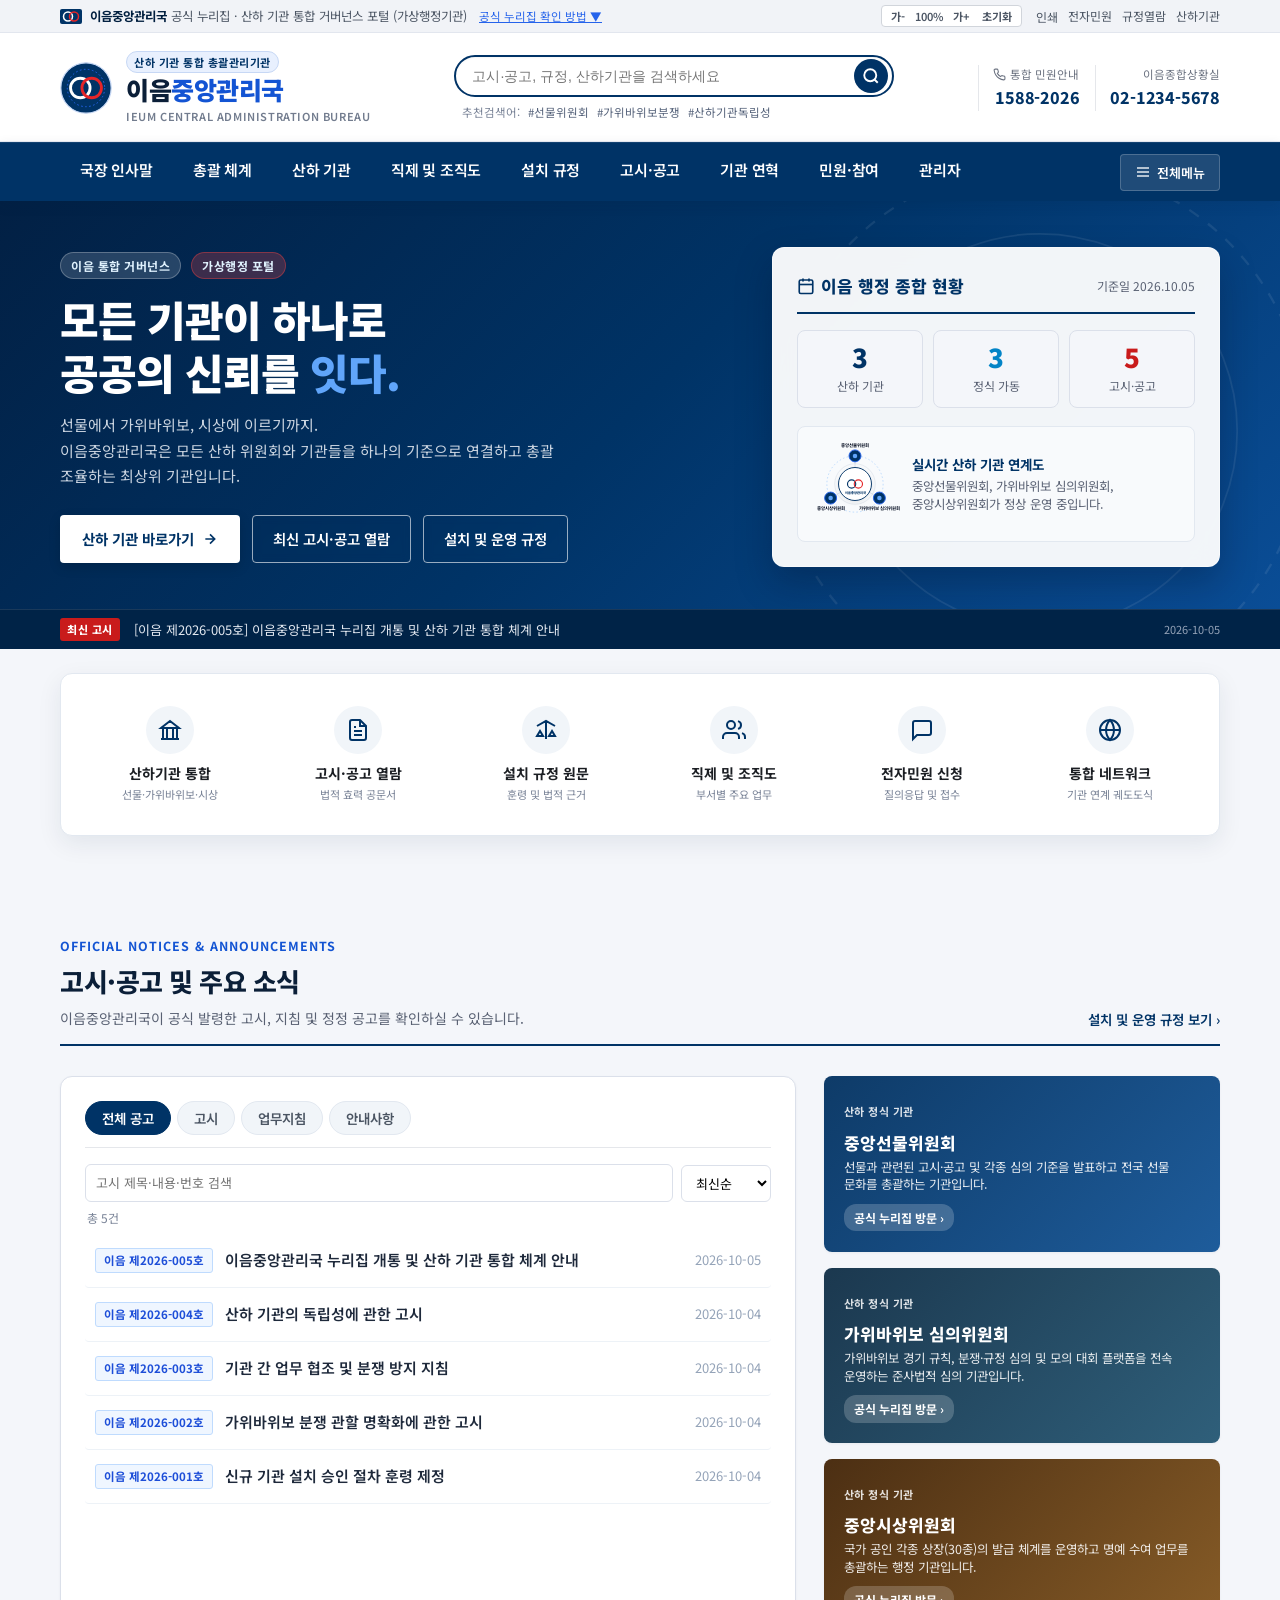
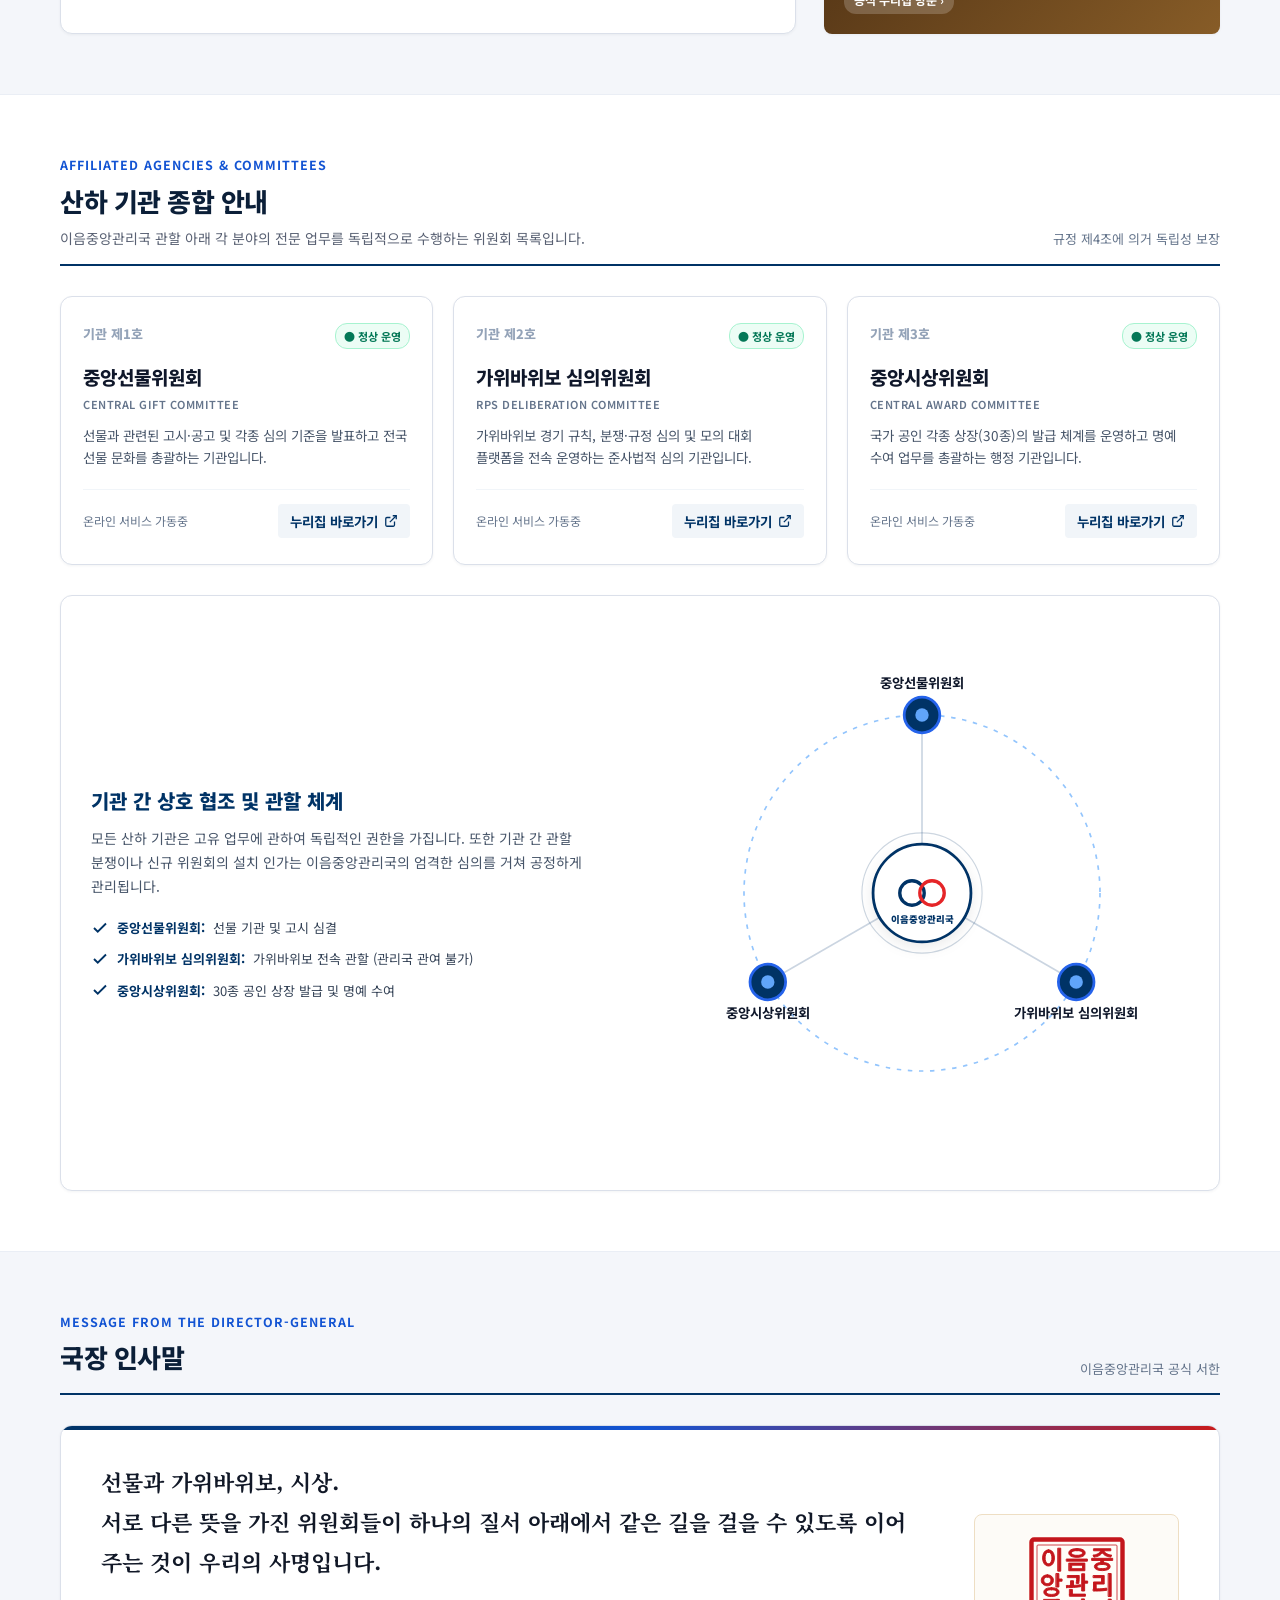
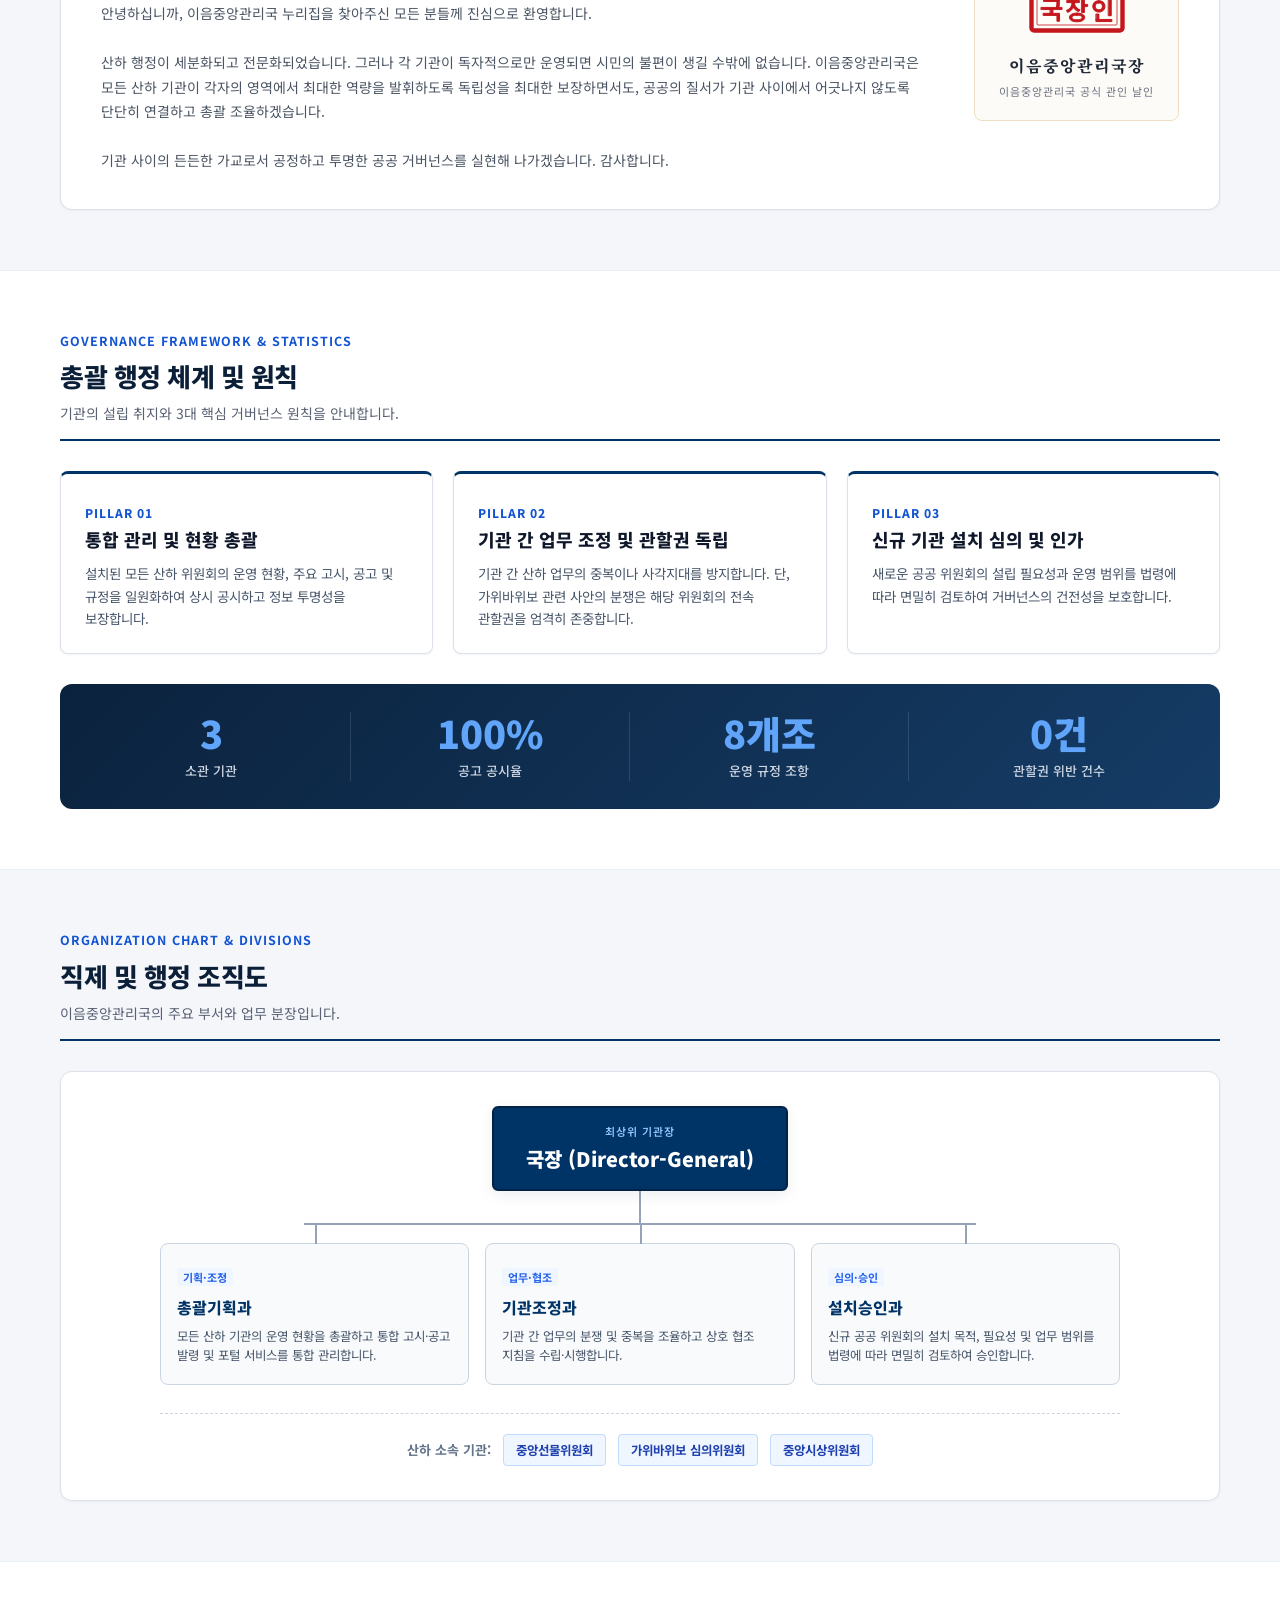
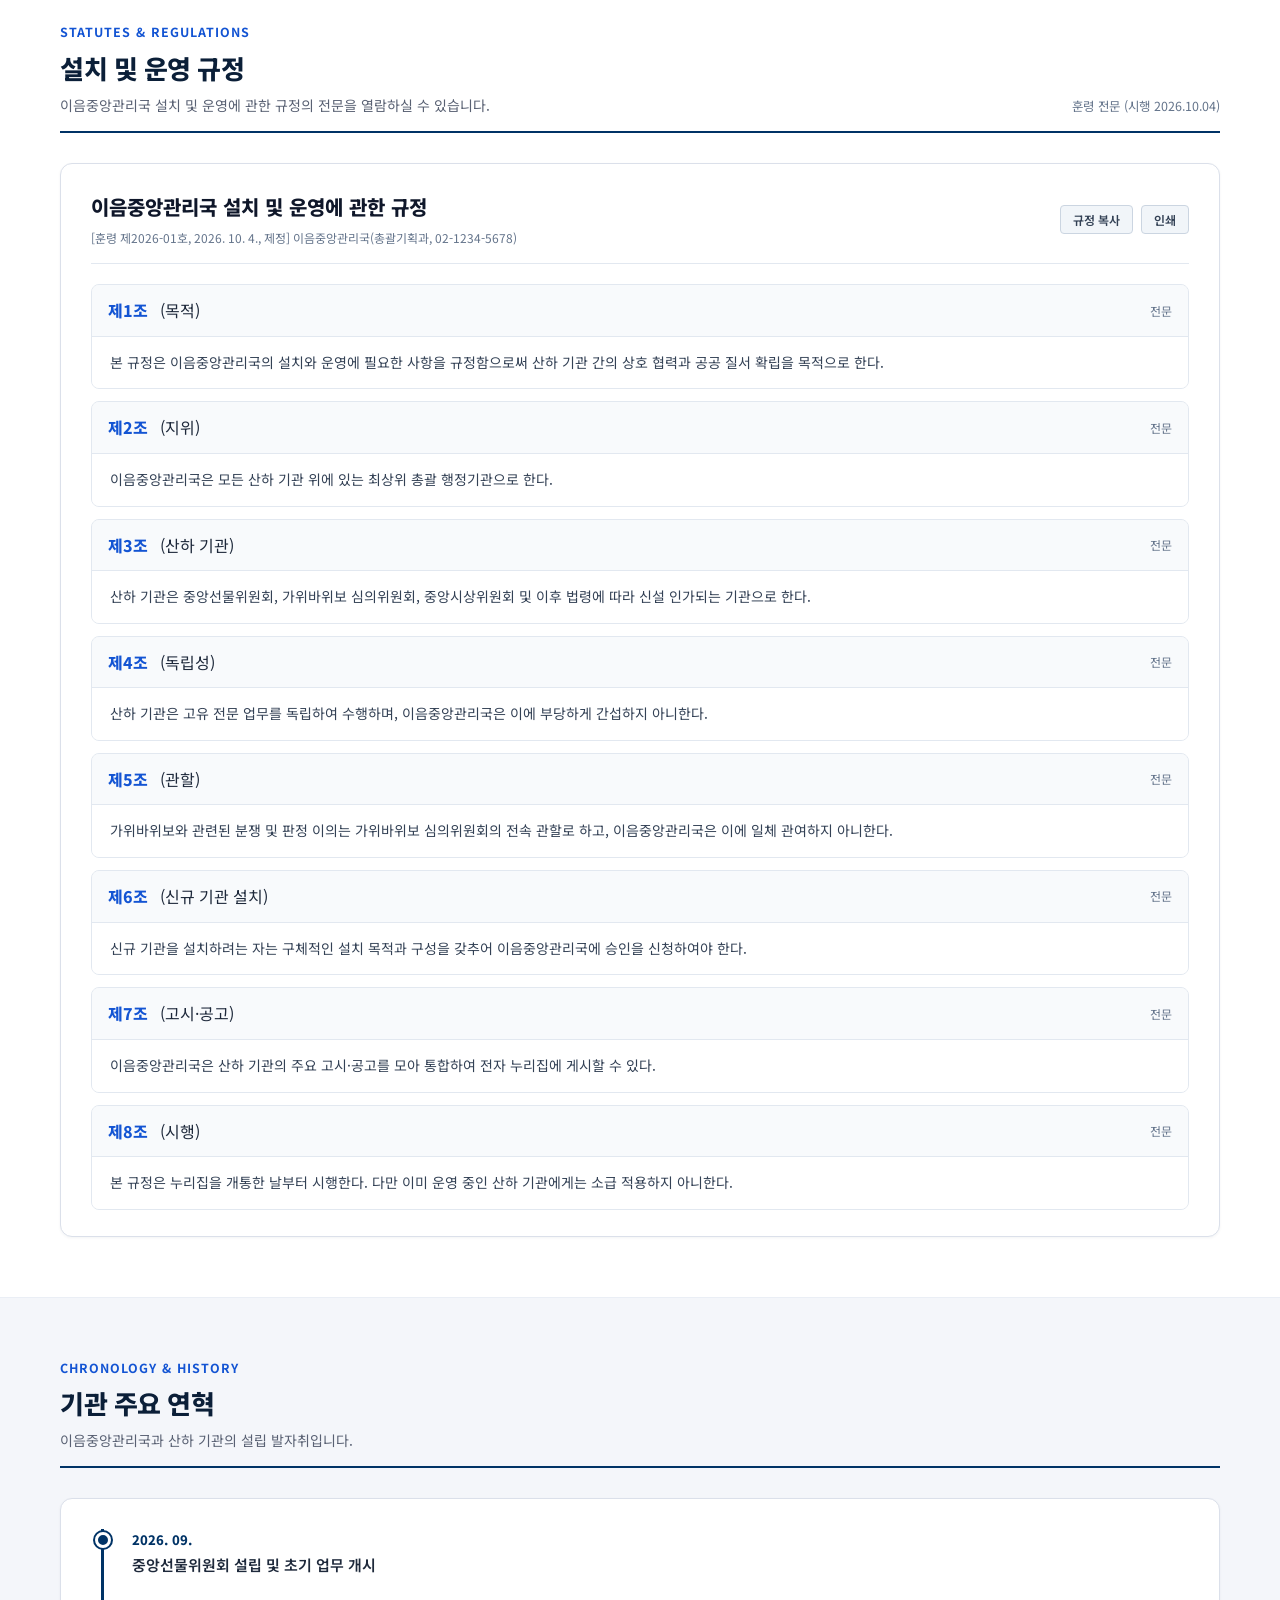
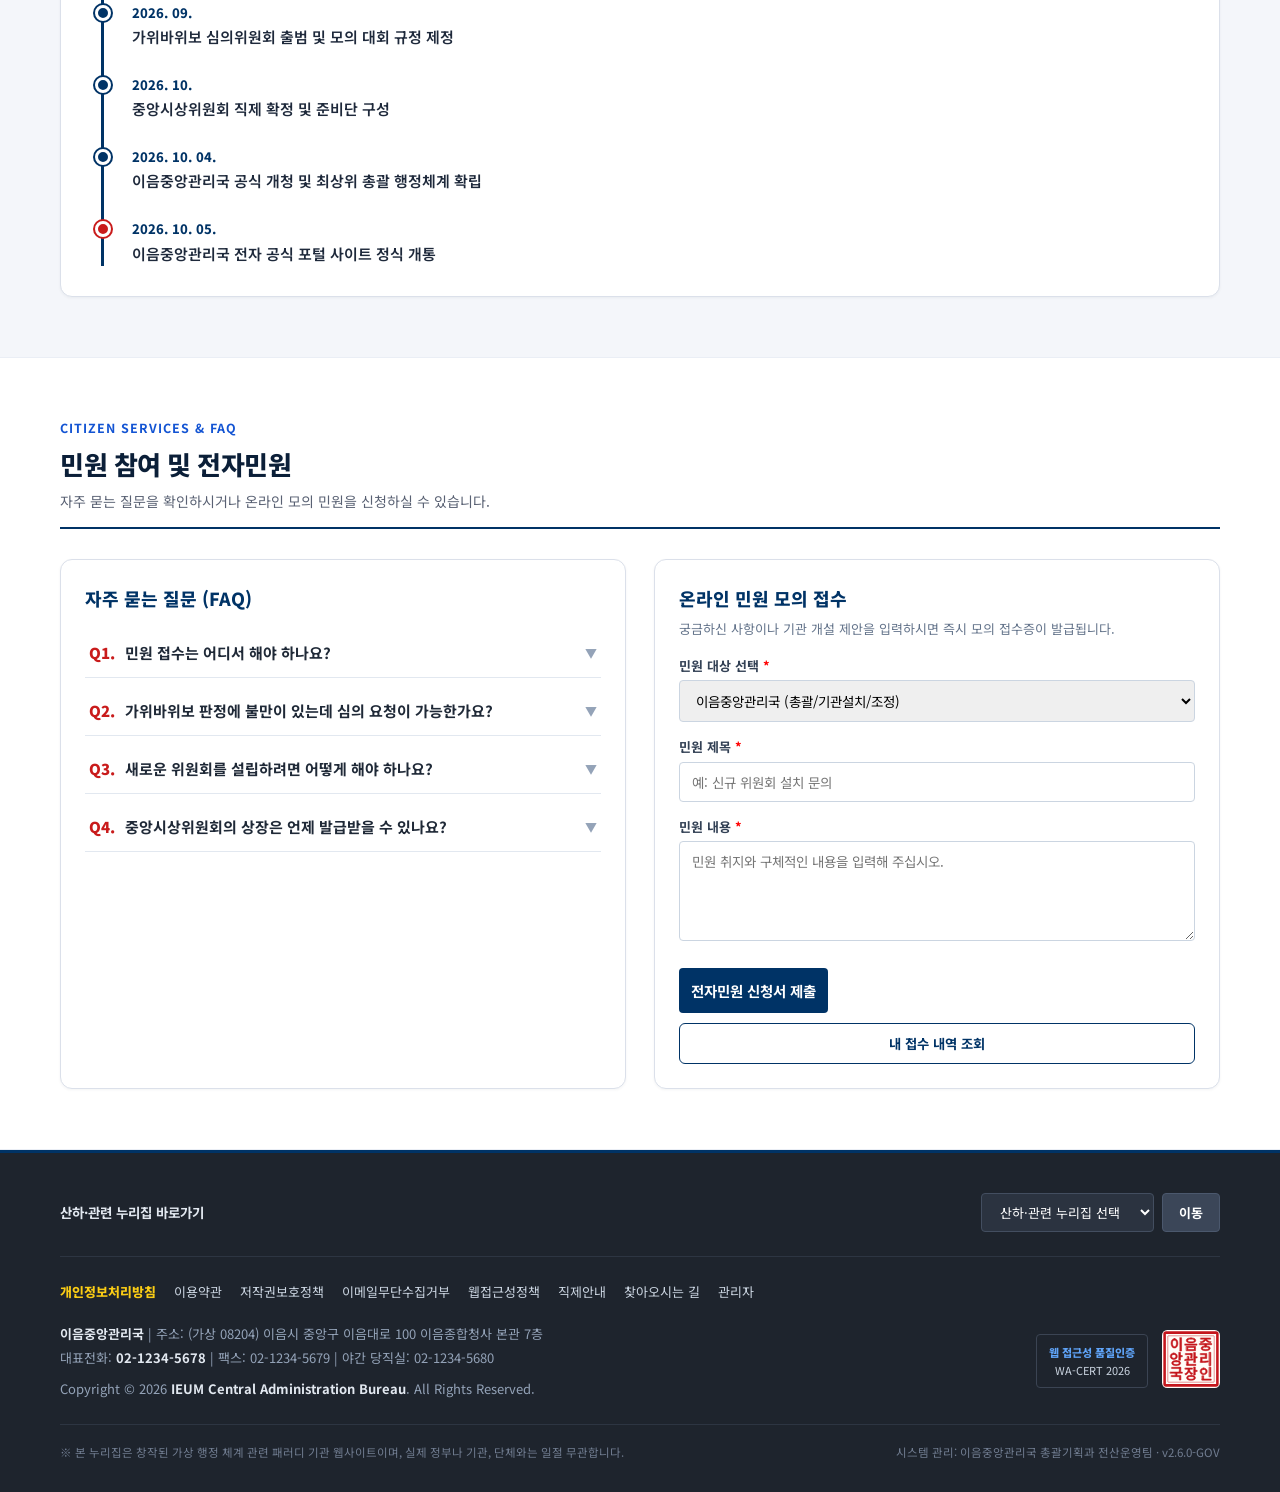
==== commit 77c086a5: "자동 업데이트 2026-10-12 20:15" ====
--- a/index.html
+++ b/index.html
@@ -2564,7 +2564,7 @@
     <!-- 하단 패러디 공지 배너 -->
     <div class="footer-bottom-notice">
       <span>※ 본 누리집은 창작된 가상 행정 체계 관련 패러디 기관 웹사이트이며, 실제 정부나 기관, 단체와는 일절 무관합니다.</span>
-      <span>시스템 관리: 이음중앙관리국 총괄기획과 전산운영팀 · v2.5.3-GOV</span>
+      <span>시스템 관리: 이음중앙관리국 총괄기획과 전산운영팀 · v2.6.0-GOV</span>
     </div>
   </div>
 </footer>
@@ -2609,9 +2609,9 @@
   {
     name: '중앙시상위원회',
     en: 'CENTRAL AWARD COMMITTEE',
-    desc: '국가 공인 각종 상장(30종) 발급 체계 및 개청 준비 사업을 총괄하는 행정 기관입니다.',
-    url: '',
-    open: false,
+    desc: '국가 공인 각종 상장(30종)의 발급 체계를 운영하고 명예 수여 업무를 총괄하는 행정 기관입니다.',
+    url: 'https://12cchris.github.io/Central-Awards-Committee/',
+    open: true,
     code: '기관 제3호'
   }
 ];
@@ -2705,7 +2705,7 @@
   ['민원 접수는 어디서 해야 하나요?', '일반 업무(선물 기관, 가위바위보 판정 등)는 해당 산하 기관 누리집에서 직접 접수하시고, 관할 기관이 불분명한 경우 본 관리국의 전자민원 창구로 신청하시면 해당 부서로 이첩 안내해 드립니다.'],
   ['가위바위보 판정에 불만이 있는데 심의 요청이 가능한가요?', '가위바위보 관련 사안은 가위바위보 심의위원회의 전속 관할입니다. 심의위원회 누리집의 모의 판정·심의 요청 제도를 이용하시기 바라며, 본 관리국은 이에 개입하지 않습니다.'],
   ['새로운 위원회를 설립하려면 어떻게 해야 하나요?', '설치 규정 제6조에 따라 설치 목적, 위원회 구성안, 업무 범위를 작성하여 본 관리국 설치승인과에 공식 서면 신청을 제출하셔야 합니다.'],
-  ['중앙시상위원회의 상장은 언제 발급받을 수 있나요?', '중앙시상위원회는 현재 30종 상장 체계 및 시스템 개청을 준비 중에 있으며, 시스템 구축이 완료되는 즉시 공고를 통해 접수 절차를 안내해 드리겠습니다.']
+  ['중앙시상위원회의 상장은 언제 발급받을 수 있나요?', '중앙시상위원회 누리집이 개통되어 30종 상장 체계가 운영 중입니다. 상장 발급은 중앙시상위원회 누리집에서 안내하는 절차에 따라 신청하시기 바랍니다.']
 ];
 
 const $ = id => document.getElementById(id);
@@ -3178,8 +3178,8 @@
 /* ===== 관리자: 접수 민원 전체 열람·상태 변경·삭제·내보내기 =====
    주의: 정적 사이트(GitHub Pages)라서 아래 비밀번호 확인은 화면을 가리는 정도의 보호일 뿐 보안 장치가 아닙니다.
    또한 민원은 접수한 사람의 브라우저에만 저장되므로, 관리자 화면에는 "이 브라우저"에 저장된 민원만 보입니다.
-   기본 비밀번호는 ieum-admin 입니다. 반드시 바꾸세요: 관리자 화면 하단 "비밀번호 해시 만들기"로 해시를 만든 뒤 아래 값에 붙여넣습니다. */
-const ADMIN_PW_SHA256 = 'cbb1af29d56b332c57cf41a6e48764c8dc52cdecf9c8128f076899e64d53698e';
+   비밀번호는 소스에 적지 마세요. 바꾸려면 관리자 화면 하단 "비밀번호 해시 만들기"로 해시를 만든 뒤 아래 값에 붙여넣습니다. */
+const ADMIN_PW_SHA256 = '4a65d874a5cbe25286e5d5d6db3ce24fc06c9d99eef619718fe839941cecc39c';
 async function sha256Hex(text) {
   if (!(window.crypto && crypto.subtle)) return null;
   const buf = await crypto.subtle.digest('SHA-256', new TextEncoder().encode(text));
@@ -3435,7 +3435,7 @@
 
 /* 20. 푸터 정책 안내 모달 */
 const POLICIES = {
-  privacy: ['개인정보처리방침', '본 누리집은 가상 행정 체계를 체험하기 위한 패러디 사이트로, 서버에 개인정보를 전송·저장하지 않습니다. 전자민원 입력 내용은 접수증 화면 표시에만 사용되며 페이지를 닫으면 사라집니다.'],
+  privacy: ['개인정보처리방침', '본 누리집은 가상 행정 체계를 체험하기 위한 패러디 사이트로, 서버에 개인정보를 전송·저장하지 않습니다. 전자민원 입력 내용은 접수증 표시를 위해 이용자 본인의 브라우저(localStorage)에만 저장되며, 외부로 전송되지 않습니다. 저장된 내용은 \'내 접수 내역 조회\'에서 언제든지 삭제할 수 있고, 브라우저의 사이트 데이터를 지우면 함께 삭제됩니다.'],
   terms: ['이용약관', '본 누리집의 모든 기관·문서·직인·번호는 창작된 가상의 것으로 실제 법적 효력이 없습니다. 이용자는 이를 실제 공문서로 오인하게 할 목적으로 사용하여서는 아니 됩니다.'],
   copyright: ['저작권보호정책', '본 누리집의 디자인과 문구는 창작물입니다. 비영리·비상업 목적의 패러디 및 체험 용도에 한해 출처를 밝히고 이용할 수 있습니다.'],
   email: ['이메일무단수집거부', '본 누리집에 게시된 이메일 주소를 전자우편 수집 프로그램이나 그 밖의 기술적 장치를 이용하여 무단으로 수집하는 행위를 거부합니다.'],
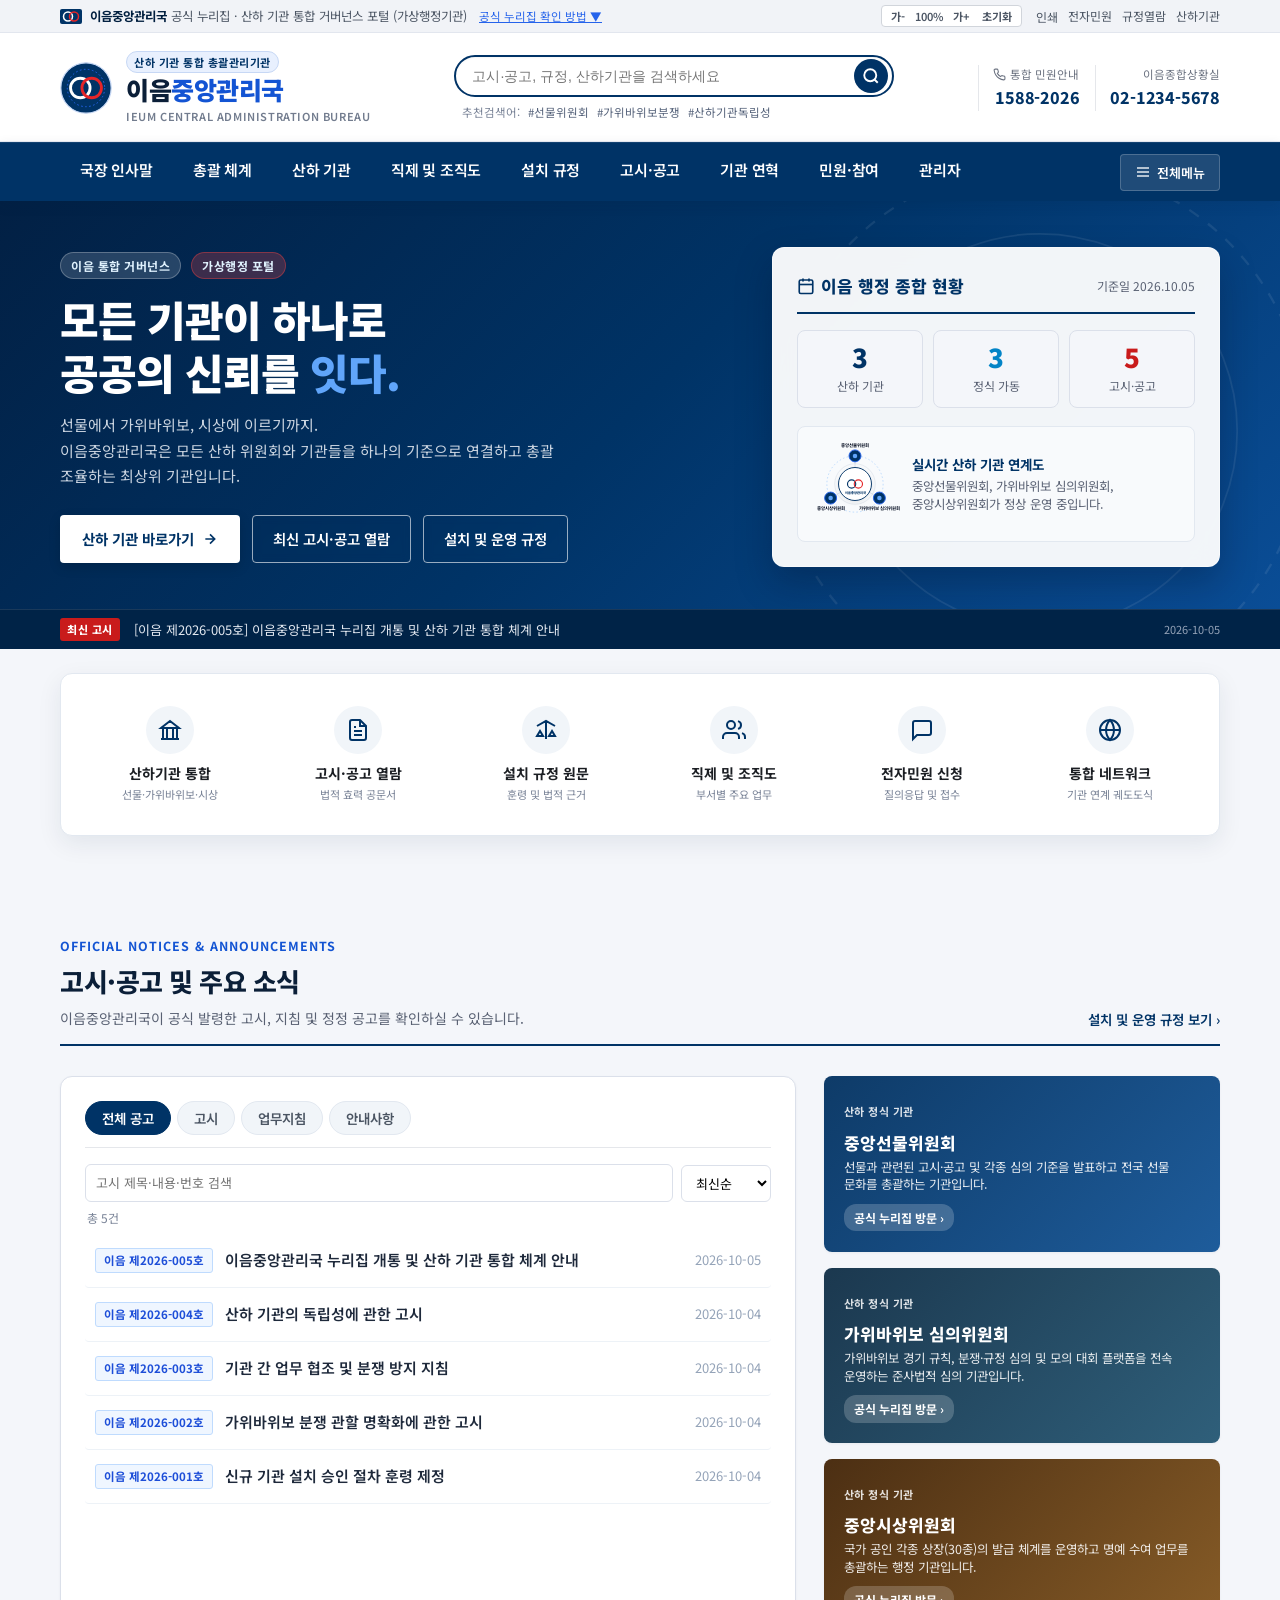
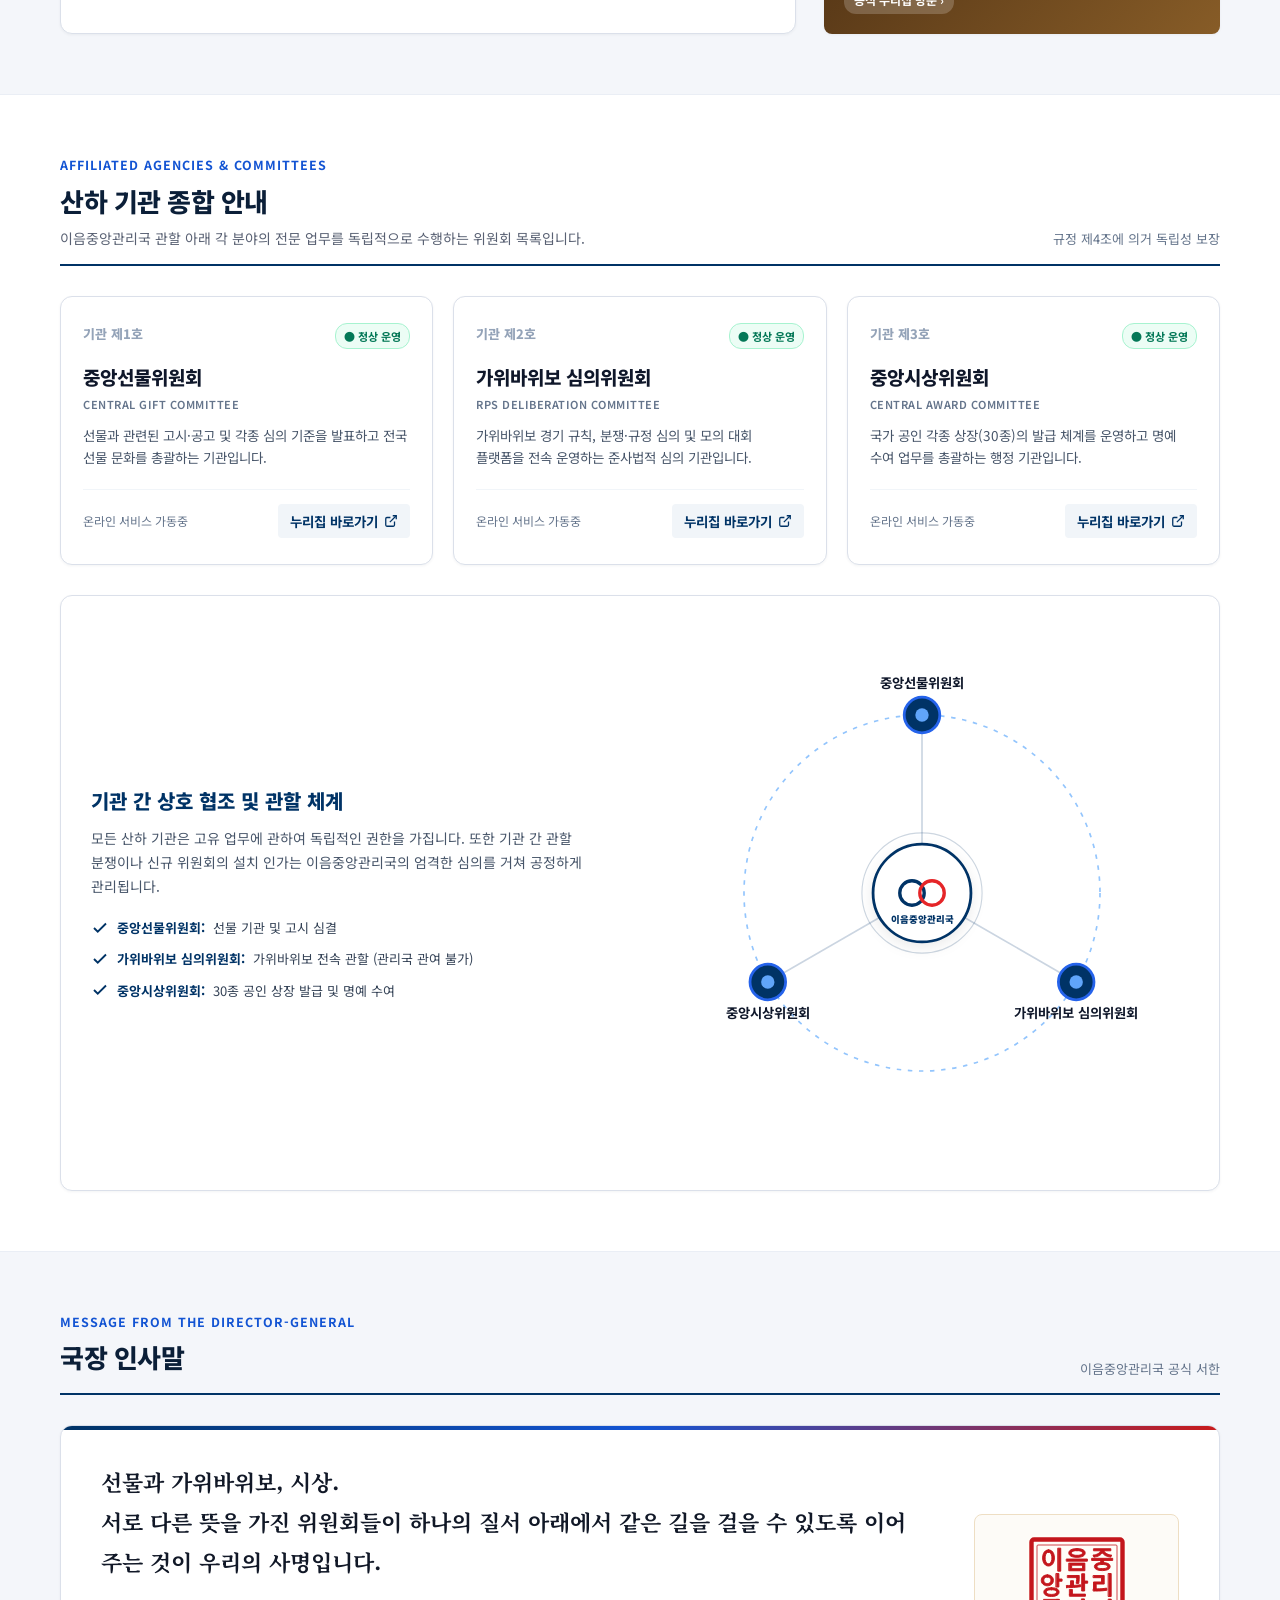
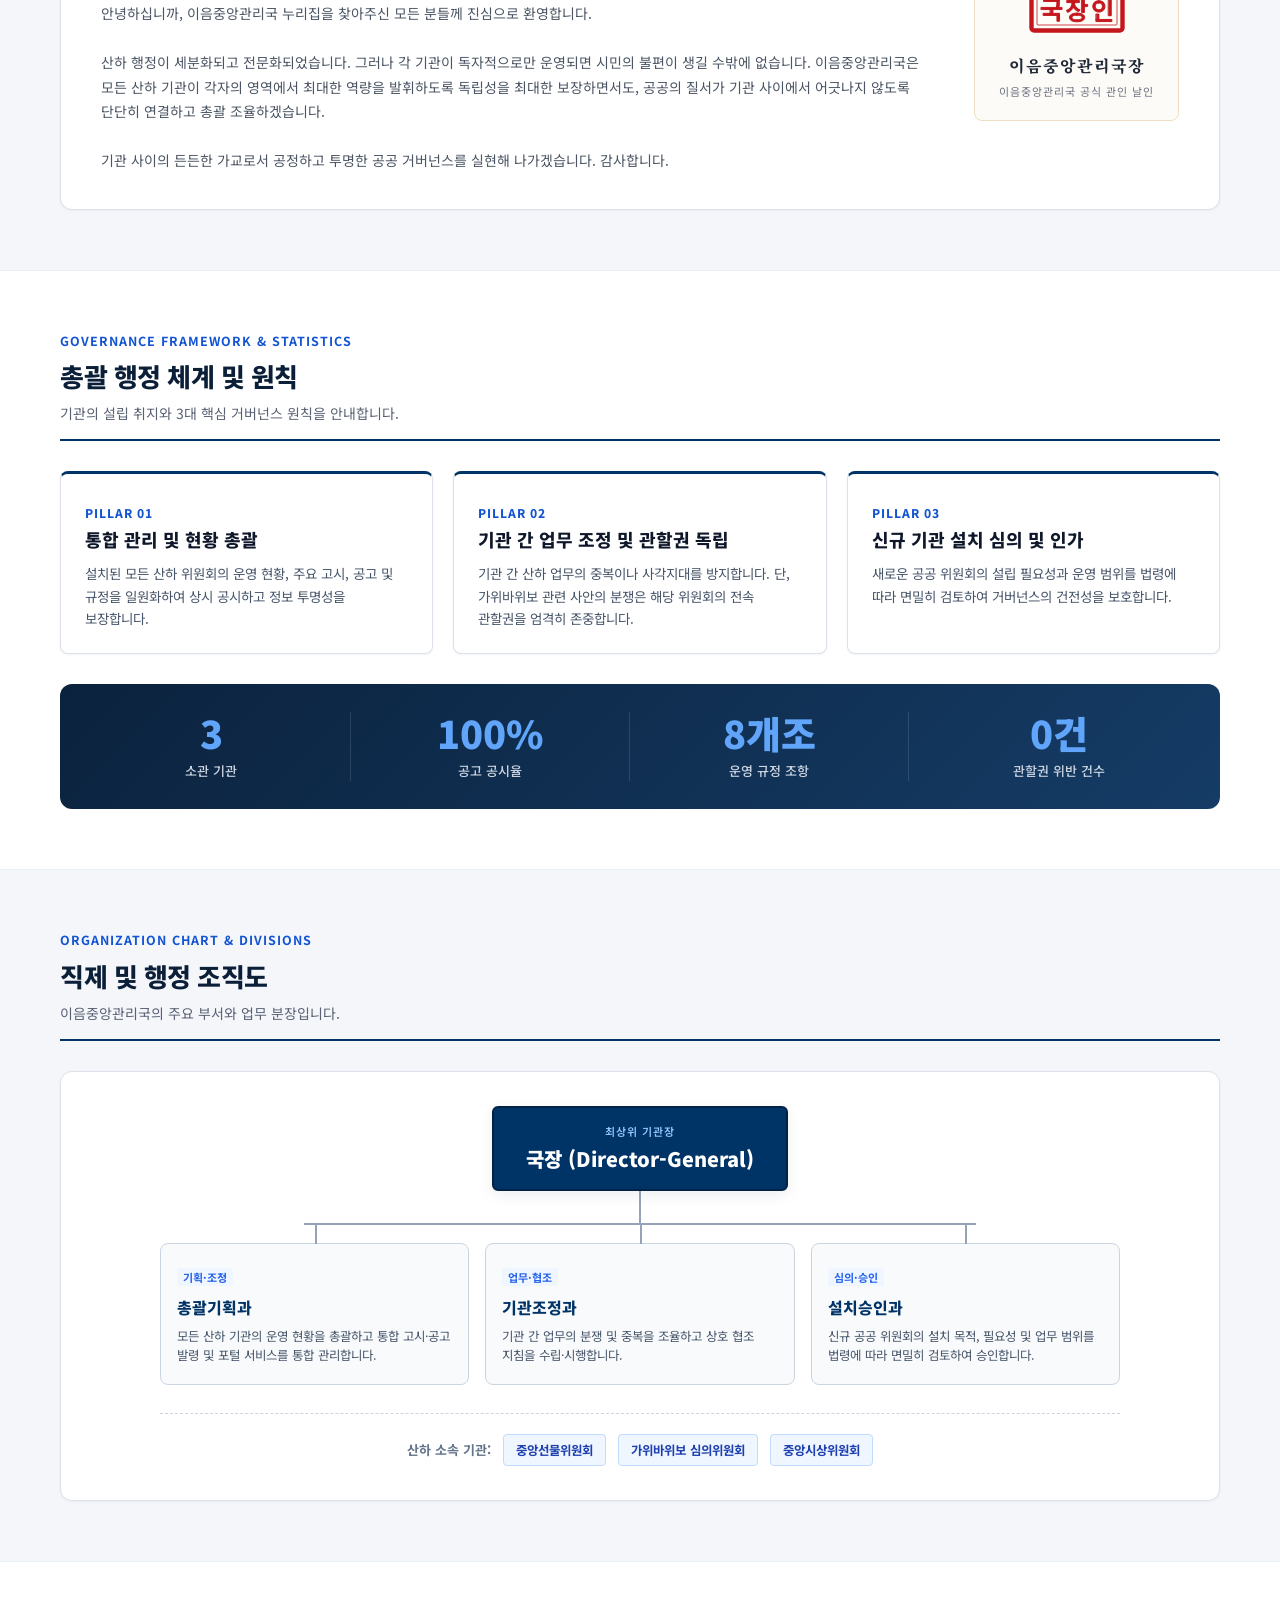
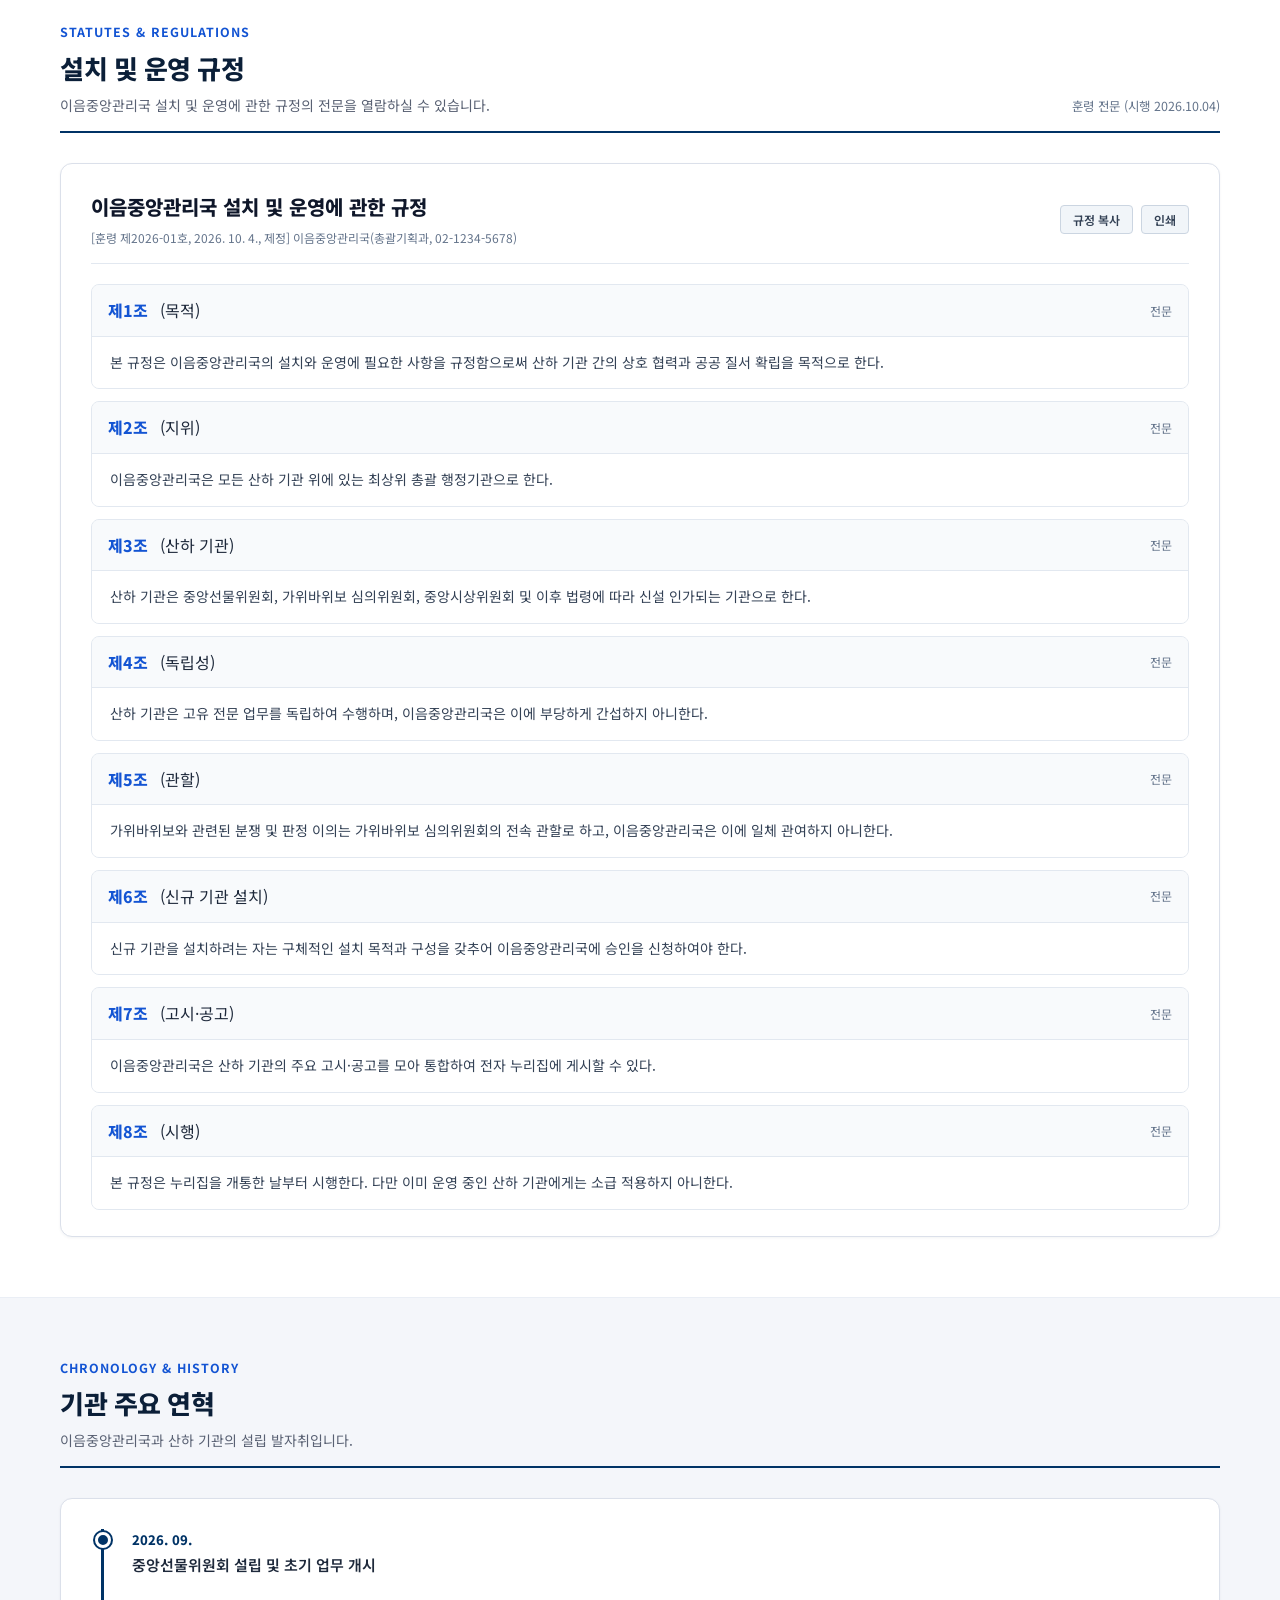
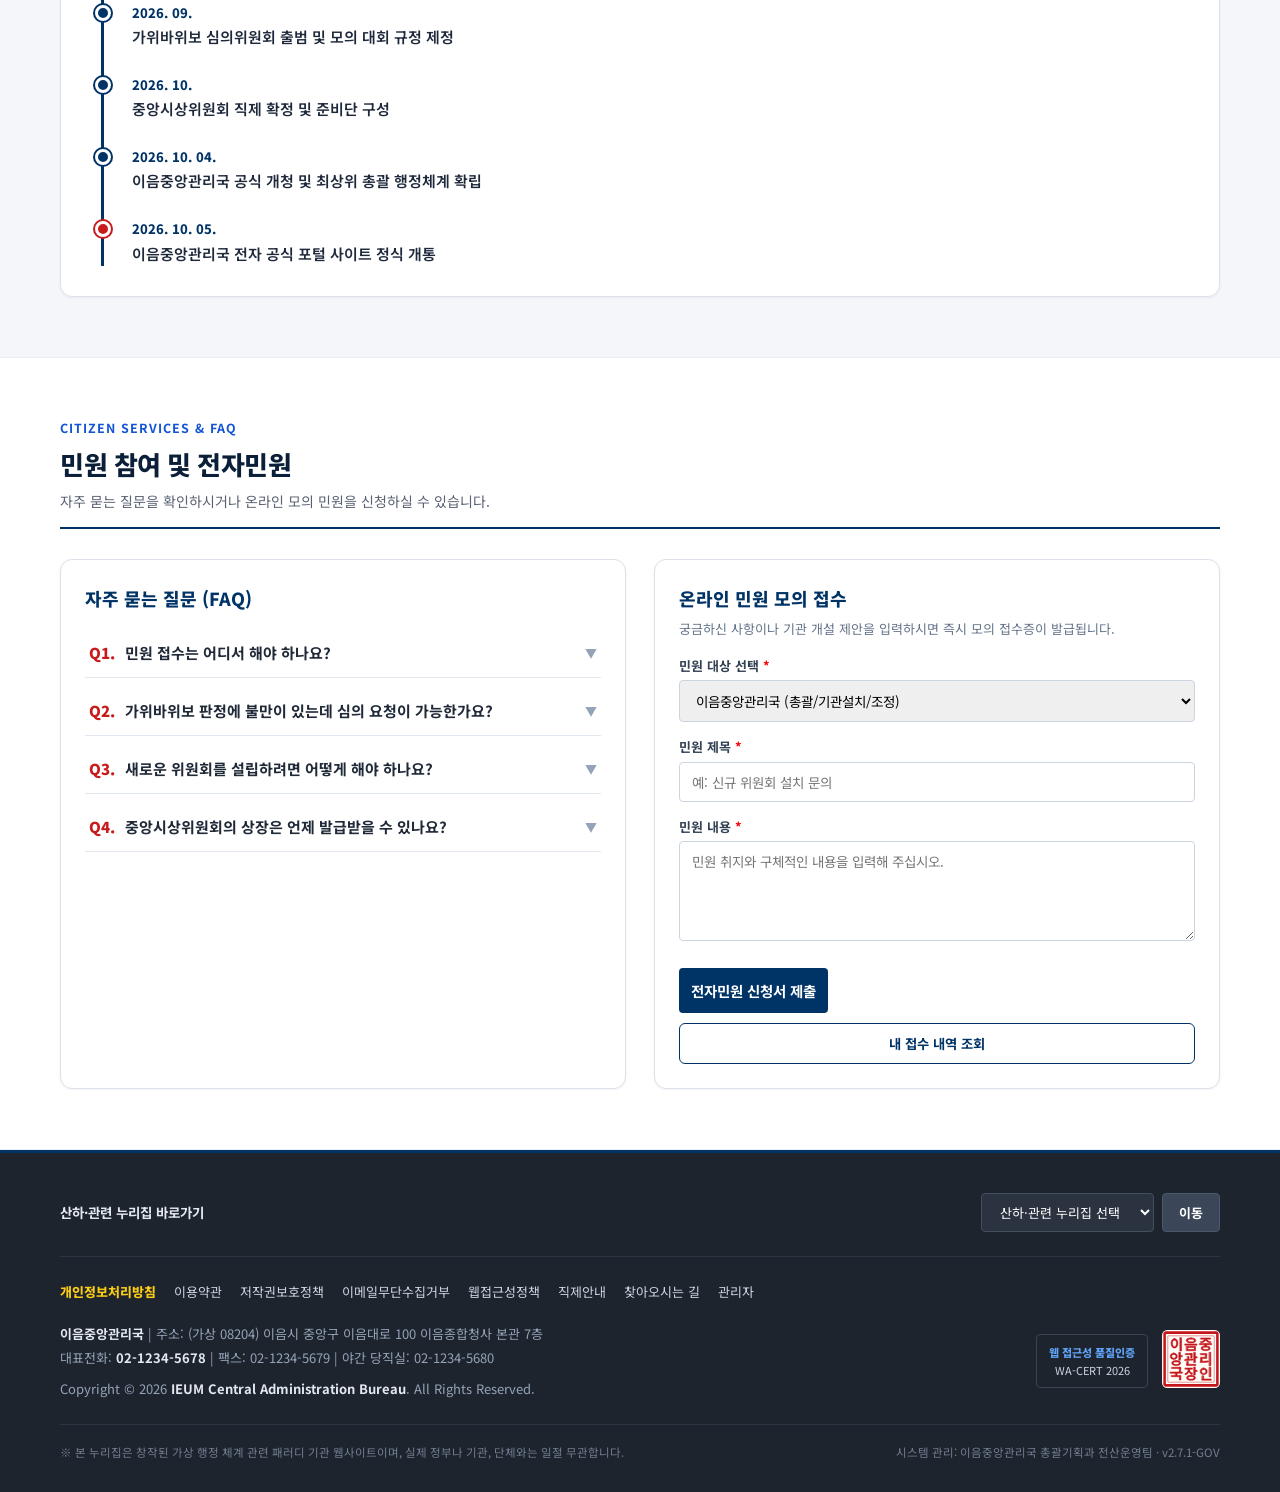
==== commit 1971261d: "자동 업데이트 2026-10-12 20:20" ====
--- a/index.html
+++ b/index.html
@@ -16,1874 +16,7 @@
 <link rel="preconnect" href="https://fonts.gstatic.com" crossorigin>
 <link href="https://fonts.googleapis.com/css2?family=Noto+Sans+KR:wght@300;400;500;600;700;800;900&family=Noto+Serif+KR:wght@600;700;900&display=swap" rel="stylesheet">
 
-<style>
-/* ========================================================
-   공공기관 웹 디자인 시스템 (가상행정 포털 UI)
-   ======================================================== */
-:root {
-  --gov-navy-dark: #001f3f;
-  --gov-navy: #003366;
-  --gov-navy-light: #0d4b8f;
-  --gov-blue: #1354d3;
-  --gov-blue-subtle: #e8f0fe;
-  --gov-red: #c91b1b;
-  --gov-gold: #9d7328;
-  --gov-bg: #f4f6fa;
-  --gov-card-bg: #ffffff;
-  --gov-border: #dbe0ea;
-  --gov-border-subtle: #eaeef5;
-  --gov-text: #1b1e23;
-  --gov-text-muted: #596173;
-  --gov-text-sub: #788296;
-  --gov-primary-btn: #003366;
-  --shadow-sm: 0 1px 3px rgba(0, 32, 64, 0.05);
-  --shadow-md: 0 4px 14px rgba(0, 32, 64, 0.08);
-  --shadow-lg: 0 10px 25px rgba(0, 32, 64, 0.12);
-  --radius-sm: 4px;
-  --radius-md: 8px;
-  --radius-lg: 12px;
-  --content-max-w: 1200px;
-  --font-base: 'Noto Sans KR', -apple-system, BlinkMacSystemFont, 'Malgun Gothic', sans-serif;
-  --font-serif: 'Noto Serif KR', 'Batang', serif;
-}
-
-/* 화면 배율(글자 확대/축소) */
-html {
-  font-size: 1rem;
-  scroll-behavior: smooth;
-  scroll-padding-top: 130px;
-}
-* {
-  box-sizing: border-box;
-  margin: 0;
-  padding: 0;
-}
-body {
-  font-family: var(--font-base);
-  background-color: var(--gov-bg);
-  color: var(--gov-text);
-  line-height: 1.65;
-  -webkit-font-smoothing: antialiased;
-  word-break: keep-all;
-}
-a {
-  color: inherit;
-  text-decoration: none;
-}
-button {
-  font-family: inherit;
-  cursor: pointer;
-}
-.wrap {
-  max-width: var(--content-max-w);
-  margin: 0 auto;
-  padding: 0 20px;
-}
-
-/* 접근성 스킵 내비게이션 */
-.skip-nav {
-  position: absolute;
-  top: -100px;
-  left: 10px;
-  z-index: 10000;
-  background: var(--gov-navy);
-  color: #fff;
-  padding: 10px 20px;
-  font-weight: 700;
-  border-radius: 0 0 4px 4px;
-  transition: top 0.2s;
-}
-.skip-nav:focus {
-  top: 0;
-}
-
-/* ========================================================
-   1. 최상단 공식 누리집 안내 배너 (KR Gov Identity Header)
-   ======================================================== */
-.gov-top-id-bar {
-  background-color: #f1f3f7;
-  border-bottom: 1px solid #e2e6ee;
-  font-size: 0.7812rem;
-  color: #4b5563;
-}
-.gov-top-id-bar .wrap {
-  display: flex;
-  align-items: center;
-  justify-content: space-between;
-  padding-top: 5px;
-  padding-bottom: 5px;
-}
-.gov-id-left {
-  display: flex;
-  align-items: center;
-  gap: 8px;
-}
-.flag-emblem {
-  display: inline-flex;
-  align-items: center;
-  justify-content: center;
-}
-.gov-id-txt strong {
-  color: var(--gov-navy-dark);
-  font-weight: 700;
-}
-.gov-info-toggle-btn {
-  background: none;
-  border: none;
-  color: #2563eb;
-  font-size: 0.7188rem;
-  cursor: pointer;
-  text-decoration: underline;
-  padding: 0 4px;
-}
-.gov-id-right {
-  display: flex;
-  align-items: center;
-  gap: 14px;
-}
-.zoom-controls {
-  display: inline-flex;
-  align-items: center;
-  gap: 3px;
-  background: #fff;
-  border: 1px solid #d1d5db;
-  border-radius: 4px;
-  padding: 1px 4px;
-}
-.zoom-btn {
-  background: none;
-  border: none;
-  padding: 0 5px;
-  font-size: 0.6875rem;
-  font-weight: 700;
-  color: #4b5563;
-}
-.zoom-btn:hover {
-  color: #000;
-}
-.zoom-status {
-  font-size: 0.6875rem;
-  font-weight: 600;
-  min-width: 32px;
-  text-align: center;
-}
-.gov-top-links {
-  display: flex;
-  align-items: center;
-  gap: 10px;
-}
-.gov-top-links a, .gov-top-links button {
-  background: none;
-  border: none;
-  color: #4b5563;
-  font-size: 0.75rem;
-  cursor: pointer;
-}
-.gov-top-links a:hover, .gov-top-links button:hover {
-  color: var(--gov-navy);
-  text-decoration: underline;
-}
-
-/* 공식 안내 아코디언 드롭다운 */
-.gov-official-exp {
-  display: none;
-  background: #ffffff;
-  border-bottom: 2px solid var(--gov-navy);
-  padding: 18px 0;
-  font-size: 0.8125rem;
-  color: #374151;
-  box-shadow: 0 4px 10px rgba(0,0,0,0.06);
-}
-.gov-official-exp.show {
-  display: block;
-}
-.exp-grid {
-  display: grid;
-  grid-template-columns: repeat(auto-fit, minmax(280px, 1fr));
-  gap: 20px;
-}
-.exp-card {
-  display: flex;
-  gap: 12px;
-}
-.exp-card svg {
-  flex-shrink: 0;
-  margin-top: 2px;
-}
-
-/* ========================================================
-   2. 메인 헤더 & 로고 & 통합검색  ======================================================== */
-.gov-header {
-  background: #ffffff;
-  border-bottom: 1px solid var(--gov-border-subtle);
-  padding: 18px 0 16px;
-}
-.header-wrap {
-  display: flex;
-  align-items: center;
-  justify-content: space-between;
-  gap: 24px;
-}
-.brand-area {
-  display: flex;
-  align-items: center;
-  gap: 14px;
-}
-.brand-symbol {
-  width: 52px;
-  height: 52px;
-  flex-shrink: 0;
-}
-.brand-titles {
-  display: flex;
-  flex-direction: column;
-}
-.brand-badge {
-  display: inline-block;
-  font-size: 0.6875rem;
-  font-weight: 700;
-  color: var(--gov-navy);
-  background: var(--gov-blue-subtle);
-  border: 1px solid #c7d8f5;
-  padding: 1px 7px;
-  border-radius: 20px;
-  align-self: flex-start;
-  margin-bottom: 2px;
-  letter-spacing: 0.5px;
-}
-.brand-name {
-  font-size: 1.5625rem;
-  font-weight: 900;
-  color: #0b1f38;
-  letter-spacing: -0.5px;
-  line-height: 1.15;
-}
-.brand-name span {
-  color: var(--gov-blue);
-}
-.brand-eng {
-  font-size: 0.6875rem;
-  font-weight: 600;
-  color: #727c8e;
-  letter-spacing: 0.6px;
-  margin-top: 3px;
-}
-
-/* 헤더 검색창 (정부24 스타일 통합검색) */
-.gov-search-bar {
-  flex: 1;
-  max-width: 440px;
-  position: relative;
-}
-.search-input-group {
-  display: flex;
-  align-items: center;
-  border: 2px solid var(--gov-navy);
-  border-radius: 26px;
-  background: #ffffff;
-  padding: 2px 4px 2px 16px;
-  box-shadow: inset 0 1px 2px rgba(0,0,0,0.04);
-  transition: border-color 0.2s, box-shadow 0.2s;
-}
-.search-input-group:focus-within {
-  border-color: var(--gov-blue);
-  box-shadow: 0 0 0 3px rgba(19, 84, 211, 0.15);
-}
-.search-input-group input {
-  flex: 1;
-  border: none;
-  outline: none;
-  font-size: 0.875rem;
-  color: #111827;
-  padding: 8px 0;
-  background: transparent;
-}
-.search-btn {
-  background: var(--gov-navy);
-  color: #ffffff;
-  border: none;
-  border-radius: 50%;
-  width: 34px;
-  height: 34px;
-  display: flex;
-  align-items: center;
-  justify-content: center;
-  transition: background 0.2s;
-}
-.search-btn:hover {
-  background: var(--gov-blue);
-}
-.search-tags {
-  display: flex;
-  gap: 8px;
-  font-size: 0.7188rem;
-  color: var(--gov-text-sub);
-  margin-top: 6px;
-  padding-left: 8px;
-}
-.search-tags a {
-  color: #55627a;
-}
-.search-tags a:hover {
-  color: var(--gov-blue);
-  text-decoration: underline;
-}
-
-/* 긴급/연락 헤더 위젯 */
-.header-contact {
-  display: flex;
-  align-items: center;
-  gap: 16px;
-}
-.contact-item {
-  display: flex;
-  flex-direction: column;
-  align-items: flex-end;
-  text-align: right;
-  border-left: 1px solid #e5e7eb;
-  padding-left: 14px;
-}
-.contact-item .label {
-  font-size: 0.7188rem;
-  color: #6b7280;
-  display: flex;
-  align-items: center;
-  gap: 4px;
-}
-.contact-item .phone {
-  font-size: 1rem;
-  font-weight: 800;
-  color: var(--gov-navy);
-  letter-spacing: -0.2px;
-}
-
-/* ========================================================
-   3. 메인 내비게이션 (GNB)
-   ======================================================== */
-.gov-gnb {
-  background: var(--gov-navy);
-  border-top: 1px solid rgba(255,255,255,0.08);
-  position: sticky;
-  top: 0;
-  z-index: 1000;
-  box-shadow: 0 4px 12px rgba(0, 32, 64, 0.12);
-}
-.gnb-wrap {
-  display: flex;
-  align-items: center;
-  justify-content: space-between;
-}
-.gnb-nav {
-  display: flex;
-  list-style: none;
-  overflow-x: auto;
-  white-space: nowrap;
-  scrollbar-width: none;
-}
-.gnb-nav::-webkit-scrollbar {
-  display: none;
-}
-.gnb-nav > li {
-  position: relative;
-}
-.gnb-nav > li > a {
-  display: block;
-  padding: 15px 20px;
-  font-size: 0.9375rem;
-  font-weight: 600;
-  color: #ffffff;
-  letter-spacing: -0.2px;
-  transition: background 0.18s, color 0.18s;
-  border-bottom: 3px solid transparent;
-}
-.gnb-nav > li > a:hover,
-.gnb-nav > li.active > a {
-  background: rgba(0, 0, 0, 0.18);
-  border-bottom-color: #38bdf8;
-  color: #ffffff;
-}
-.gnb-actions {
-  display: flex;
-  align-items: center;
-  gap: 8px;
-}
-.all-menu-btn {
-  display: inline-flex;
-  align-items: center;
-  gap: 6px;
-  background: rgba(255,255,255,0.12);
-  border: 1px solid rgba(255,255,255,0.2);
-  color: #fff;
-  padding: 8px 14px;
-  border-radius: 4px;
-  font-size: 0.8125rem;
-  font-weight: 600;
-  transition: background 0.2s;
-}
-.all-menu-btn:hover {
-  background: rgba(255,255,255,0.22);
-}
-
-/* ========================================================
-   4. 메인 비주얼 배너 & 포털 히어로 (좌측 소개 & 우측 현황판)
-   ======================================================== */
-.gov-hero-banner {
-  background: linear-gradient(135deg, #022044 0%, #003366 50%, #0a4d96 100%);
-  color: #ffffff;
-  position: relative;
-  overflow: hidden;
-  padding: 46px 0 42px;
-}
-.hero-bg-graphic {
-  position: absolute;
-  right: -50px;
-  top: -60px;
-  width: 580px;
-  height: 580px;
-  opacity: 0.08;
-  pointer-events: none;
-}
-.hero-content-grid {
-  display: grid;
-  grid-template-columns: 1.2fr 0.8fr;
-  gap: 40px;
-  align-items: center;
-  position: relative;
-  z-index: 2;
-}
-.hero-badge-row {
-  display: flex;
-  align-items: center;
-  gap: 10px;
-  margin-bottom: 14px;
-}
-.hero-flag-badge {
-  background: rgba(255, 255, 255, 0.15);
-  backdrop-filter: blur(4px);
-  border: 1px solid rgba(255, 255, 255, 0.25);
-  color: #e0f2fe;
-  font-size: 0.75rem;
-  font-weight: 700;
-  padding: 3px 10px;
-  border-radius: 14px;
-  letter-spacing: 0.5px;
-}
-.hero-title {
-  font-family: var(--font-base);
-  font-size: clamp(28px, 3.4vw, 42px);
-  font-weight: 900;
-  line-height: 1.25;
-  letter-spacing: -1px;
-  margin-bottom: 14px;
-}
-.hero-title em {
-  font-style: normal;
-  color: #60a5fa;
-}
-.hero-desc {
-  font-size: 0.9375rem;
-  line-height: 1.7;
-  color: #cbd5e1;
-  max-width: 540px;
-  margin-bottom: 26px;
-}
-.hero-btn-group {
-  display: flex;
-  gap: 12px;
-  flex-wrap: wrap;
-}
-.btn-gov-primary {
-  background: #ffffff;
-  color: var(--gov-navy);
-  font-weight: 700;
-  font-size: 0.9062rem;
-  padding: 12px 22px;
-  border-radius: 4px;
-  box-shadow: 0 4px 12px rgba(0,0,0,0.15);
-  display: inline-flex;
-  align-items: center;
-  gap: 8px;
-  transition: transform 0.15s, background 0.15s;
-}
-.btn-gov-primary:hover {
-  background: #f1f5f9;
-  transform: translateY(-2px);
-}
-.btn-gov-outline {
-  border: 1.5px solid rgba(255, 255, 255, 0.6);
-  color: #ffffff;
-  font-weight: 600;
-  font-size: 0.9062rem;
-  padding: 11px 20px;
-  border-radius: 4px;
-  display: inline-flex;
-  align-items: center;
-  gap: 8px;
-  backdrop-filter: blur(4px);
-  transition: background 0.15s;
-}
-.btn-gov-outline:hover {
-  background: rgba(255, 255, 255, 0.15);
-}
-
-/* 히어로 우측 현황판 위젯 카드 */
-.hero-status-widget {
-  background: rgba(255, 255, 255, 0.95);
-  backdrop-filter: blur(10px);
-  color: var(--gov-text);
-  border-radius: var(--radius-lg);
-  padding: 24px;
-  box-shadow: 0 16px 36px rgba(0, 16, 36, 0.28);
-  border: 1px solid rgba(255,255,255,0.4);
-}
-.widget-head {
-  display: flex;
-  align-items: center;
-  justify-content: space-between;
-  border-bottom: 2px solid var(--gov-navy);
-  padding-bottom: 12px;
-  margin-bottom: 16px;
-}
-.widget-head h3 {
-  font-size: 1.0625rem;
-  font-weight: 800;
-  color: var(--gov-navy);
-  display: flex;
-  align-items: center;
-  gap: 6px;
-}
-.widget-date {
-  font-size: 0.75rem;
-  color: var(--gov-text-muted);
-}
-.widget-stats-grid {
-  display: grid;
-  grid-template-columns: repeat(3, 1fr);
-  gap: 10px;
-  text-align: center;
-  margin-bottom: 18px;
-}
-.widget-stat-box {
-  background: var(--gov-bg);
-  border: 1px solid var(--gov-border);
-  border-radius: var(--radius-md);
-  padding: 12px 6px;
-}
-.widget-stat-box .num {
-  font-size: 1.625rem;
-  font-weight: 900;
-  color: var(--gov-navy);
-  line-height: 1.1;
-}
-.widget-stat-box .label {
-  font-size: 0.75rem;
-  color: var(--gov-text-muted);
-  margin-top: 4px;
-}
-.widget-orbit-preview {
-  background: #f8fafc;
-  border: 1px solid #e2e8f0;
-  border-radius: var(--radius-md);
-  padding: 12px;
-  display: flex;
-  align-items: center;
-  gap: 12px;
-}
-.orbit-svg-wrap {
-  width: 90px;
-  height: 90px;
-  flex-shrink: 0;
-}
-.orbit-svg-wrap svg {
-  width: 100%;
-  height: 100%;
-}
-.widget-orbit-txt {
-  font-size: 0.7812rem;
-  line-height: 1.45;
-  color: var(--gov-text-muted);
-}
-.widget-orbit-txt strong {
-  color: var(--gov-navy);
-  display: block;
-  font-size: 0.8438rem;
-  margin-bottom: 2px;
-}
-
-/* 실시간 알림 티커 */
-.gov-ticker-bar {
-  background: #002347;
-  border-top: 1px solid rgba(255,255,255,0.1);
-  color: #cbd5e1;
-  font-size: 0.8125rem;
-  padding: 8px 0;
-}
-.ticker-wrap {
-  display: flex;
-  align-items: center;
-  gap: 14px;
-}
-.ticker-badge {
-  background: var(--gov-red);
-  color: #fff;
-  font-size: 0.6875rem;
-  font-weight: 800;
-  padding: 2px 7px;
-  border-radius: 3px;
-  letter-spacing: 0.5px;
-}
-.ticker-text {
-  flex: 1;
-  white-space: nowrap;
-  overflow: hidden;
-  text-overflow: ellipsis;
-  color: #e2e8f0;
-}
-.ticker-text a:hover {
-  text-decoration: underline;
-  color: #fff;
-}
-
-/* ========================================================
-   5. 자주 찾는 공공서비스 퀵메뉴 (Quick Services 6구역)
-   ======================================================== */
-.gov-quick-services {
-  margin-top: 24px;
-  position: relative;
-  z-index: 10;
-  margin-bottom: 40px;
-}
-.quick-grid {
-  display: grid;
-  grid-template-columns: repeat(6, 1fr);
-  gap: 10px;
-  background: #ffffff;
-  padding: 18px 20px;
-  border-radius: var(--radius-lg);
-  box-shadow: 0 8px 24px rgba(0, 32, 64, 0.08);
-  border: 1px solid #e2e8f0;
-}
-.quick-card {
-  display: flex;
-  flex-direction: column;
-  align-items: center;
-  text-align: center;
-  padding: 14px 8px;
-  border-radius: var(--radius-md);
-  transition: all 0.2s;
-  color: var(--gov-text);
-}
-.quick-card:hover {
-  background: var(--gov-blue-subtle);
-  transform: translateY(-3px);
-  color: var(--gov-blue);
-}
-.quick-icon {
-  width: 48px;
-  height: 48px;
-  background: #f1f5f9;
-  border-radius: 50%;
-  display: flex;
-  align-items: center;
-  justify-content: center;
-  margin-bottom: 10px;
-  color: var(--gov-navy);
-  transition: background 0.2s, color 0.2s;
-}
-.quick-card:hover .quick-icon {
-  background: var(--gov-navy);
-  color: #ffffff;
-}
-.quick-title {
-  font-size: 0.875rem;
-  font-weight: 700;
-  line-height: 1.3;
-}
-.quick-sub {
-  font-size: 0.6875rem;
-  color: var(--gov-text-sub);
-  margin-top: 3px;
-}
-
-/* ========================================================
-   6. 본문 공통 섹션 헤더 & 레이아웃
-   ======================================================== */
-.gov-section {
-  padding: 60px 0;
-  border-bottom: 1px solid var(--gov-border-subtle);
-}
-.section-head {
-  display: flex;
-  align-items: flex-end;
-  justify-content: space-between;
-  margin-bottom: 30px;
-  border-bottom: 2px solid var(--gov-navy);
-  padding-bottom: 14px;
-}
-.section-title-wrap {
-  display: flex;
-  flex-direction: column;
-}
-.section-cat {
-  font-size: 0.7812rem;
-  font-weight: 700;
-  color: var(--gov-blue);
-  letter-spacing: 1px;
-  margin-bottom: 4px;
-  text-transform: uppercase;
-}
-.section-title {
-  font-size: 1.625rem;
-  font-weight: 800;
-  color: #0b1f38;
-  letter-spacing: -0.5px;
-}
-.section-desc {
-  font-size: 0.875rem;
-  color: var(--gov-text-muted);
-  margin-top: 4px;
-}
-.section-more-link {
-  font-size: 0.8438rem;
-  color: var(--gov-navy);
-  font-weight: 600;
-  display: flex;
-  align-items: center;
-  gap: 4px;
-}
-.section-more-link:hover {
-  text-decoration: underline;
-  color: var(--gov-blue);
-}
-
-/* ========================================================
-   7. 섹션 1: 주요 소식 / 고시·공고 포털 (공공기관 게시판 스타일)
-   ======================================================== */
-.news-portal-grid {
-  display: grid;
-  grid-template-columns: 1.3fr 0.7fr;
-  gap: 28px;
-}
-.notice-board-card {
-  background: #ffffff;
-  border: 1px solid var(--gov-border);
-  border-radius: var(--radius-lg);
-  padding: 24px;
-  box-shadow: var(--shadow-sm);
-}
-.board-tabs {
-  display: flex;
-  gap: 6px;
-  border-bottom: 1px solid #e5e7eb;
-  padding-bottom: 12px;
-  margin-bottom: 16px;
-}
-.board-tab {
-  background: #f1f5f9;
-  border: 1px solid #e2e8f0;
-  border-radius: 20px;
-  padding: 6px 16px;
-  font-size: 0.8438rem;
-  font-weight: 600;
-  color: #4b5563;
-  cursor: pointer;
-  transition: all 0.15s;
-}
-.board-tab.active {
-  background: var(--gov-navy);
-  border-color: var(--gov-navy);
-  color: #ffffff;
-}
-
-/* 고시공고 게시판 목록 */
-.notice-table-list {
-  display: flex;
-  flex-direction: column;
-}
-.notice-item-row {
-  display: flex;
-  flex-direction: column;
-  padding: 14px 10px;
-  border-bottom: 1px solid #edf2f7;
-  cursor: pointer;
-  transition: background 0.15s;
-  border-radius: 4px;
-}
-.notice-item-row:hover {
-  background: #f8fafc;
-}
-.notice-item-top {
-  display: flex;
-  align-items: center;
-  justify-content: space-between;
-  gap: 12px;
-}
-.notice-no-badge {
-  font-size: 0.7188rem;
-  font-weight: 700;
-  background: #eff6ff;
-  color: #1d4ed8;
-  border: 1px solid #bfdbfe;
-  padding: 2px 8px;
-  border-radius: 3px;
-  white-space: nowrap;
-}
-.notice-row-title {
-  flex: 1;
-  font-size: 0.9375rem;
-  font-weight: 600;
-  color: #1e293b;
-  overflow: hidden;
-  text-overflow: ellipsis;
-  white-space: nowrap;
-}
-.notice-row-title:hover {
-  color: var(--gov-blue);
-  text-decoration: underline;
-}
-.notice-date {
-  font-size: 0.8125rem;
-  color: #94a3b8;
-  white-space: nowrap;
-}
-.notice-detail-body {
-  display: none;
-  background: #f8fafc;
-  border-left: 3px solid var(--gov-navy);
-  padding: 14px 16px;
-  margin-top: 10px;
-  border-radius: 0 4px 4px 0;
-  font-size: 0.8438rem;
-  line-height: 1.65;
-  color: #334155;
-}
-.notice-detail-body.open {
-  display: block;
-}
-.notice-detail-body .official-stamp-line {
-  margin-top: 10px;
-  padding-top: 8px;
-  border-top: 1px dashed #cbd5e1;
-  display: flex;
-  justify-content: space-between;
-  font-size: 0.75rem;
-  color: #64748b;
-  font-weight: 600;
-}
-
-/* 우측 사업/배너 */
-.portal-banner-zone {
-  display: flex;
-  flex-direction: column;
-  gap: 16px;
-}
-.banner-card {
-  border-radius: var(--radius-md);
-  padding: 20px;
-  color: #ffffff;
-  display: flex;
-  flex-direction: column;
-  justify-content: space-between;
-  min-height: 125px;
-  box-shadow: var(--shadow-sm);
-  transition: transform 0.2s, box-shadow 0.2s;
-  position: relative;
-  overflow: hidden;
-}
-.banner-card:hover {
-  transform: translateY(-2px);
-  box-shadow: var(--shadow-md);
-}
-.banner-card.bg-gift {
-  background: linear-gradient(135deg, #0e3b68 0%, #1e5c9b 100%);
-}
-.banner-card.bg-rps {
-  background: linear-gradient(135deg, #1b384f 0%, #2f5f7a 100%);
-}
-.banner-card.bg-award {
-  background: linear-gradient(135deg, #4c2f13 0%, #875c27 100%);
-}
-.banner-card .b-tag {
-  font-size: 0.6875rem;
-  font-weight: 700;
-  opacity: 0.85;
-  letter-spacing: 0.5px;
-}
-.banner-card h4 {
-  font-size: 1.0625rem;
-  font-weight: 800;
-  margin: 6px 0 2px;
-}
-.banner-card p {
-  font-size: 0.7812rem;
-  opacity: 0.9;
-  line-height: 1.4;
-}
-.banner-card .b-link {
-  align-self: flex-start;
-  margin-top: 10px;
-  font-size: 0.75rem;
-  font-weight: 700;
-  background: rgba(255,255,255,0.2);
-  padding: 4px 10px;
-  border-radius: 12px;
-  backdrop-filter: blur(4px);
-}
-
-/* ========================================================
-   8. 섹션 2: 산하 기관 종합 안내 (Agencies)
-   ======================================================== */
-.agencies-grid {
-  display: grid;
-  grid-template-columns: repeat(3, 1fr);
-  gap: 20px;
-  margin-bottom: 30px;
-}
-.agency-gov-card {
-  background: #ffffff;
-  border: 1px solid var(--gov-border);
-  border-radius: var(--radius-lg);
-  padding: 26px 22px;
-  display: flex;
-  flex-direction: column;
-  box-shadow: var(--shadow-sm);
-  transition: all 0.2s;
-  position: relative;
-}
-.agency-gov-card:hover {
-  border-color: var(--gov-blue);
-  box-shadow: var(--shadow-md);
-  transform: translateY(-3px);
-}
-.agency-card-header {
-  display: flex;
-  align-items: flex-start;
-  justify-content: space-between;
-  margin-bottom: 12px;
-}
-.agency-badge-status {
-  font-size: 0.6875rem;
-  font-weight: 700;
-  padding: 3px 8px;
-  border-radius: 12px;
-  display: inline-flex;
-  align-items: center;
-  gap: 4px;
-}
-.agency-badge-status.active {
-  background: #ecfdf5;
-  color: #047857;
-  border: 1px solid #a7f3d0;
-}
-.agency-badge-status.prep {
-  background: #fffbeb;
-  color: #b45309;
-  border: 1px solid #fde68a;
-}
-.agency-no-code {
-  font-size: 0.8125rem;
-  font-weight: 800;
-  color: #94a3b8;
-}
-.agency-gov-card h3 {
-  font-size: 1.1875rem;
-  font-weight: 800;
-  color: #0f172a;
-  margin-bottom: 3px;
-}
-.agency-gov-card .agency-en {
-  font-size: 0.6875rem;
-  font-weight: 600;
-  color: #64748b;
-  letter-spacing: 0.5px;
-  margin-bottom: 12px;
-}
-.agency-gov-card .agency-desc {
-  font-size: 0.8438rem;
-  color: #475569;
-  line-height: 1.6;
-  margin-bottom: 20px;
-  flex: 1;
-}
-.agency-btn-row {
-  border-top: 1px solid #f1f5f9;
-  padding-top: 14px;
-  display: flex;
-  align-items: center;
-  justify-content: space-between;
-}
-.agency-btn {
-  display: inline-flex;
-  align-items: center;
-  gap: 6px;
-  font-size: 0.8438rem;
-  font-weight: 700;
-  color: var(--gov-navy);
-  padding: 6px 12px;
-  background: #f1f5f9;
-  border-radius: 4px;
-  transition: all 0.15s;
-}
-.agency-btn:hover {
-  background: var(--gov-navy);
-  color: #ffffff;
-}
-.agency-btn.disabled {
-  background: #f8fafc;
-  color: #94a3b8;
-  cursor: not-allowed;
-}
-
-/* 인터랙티브 행정 네트워크 다이어그램 */
-.gov-network-box {
-  background: #ffffff;
-  border: 1px solid var(--gov-border);
-  border-radius: var(--radius-lg);
-  padding: 30px;
-  box-shadow: var(--shadow-sm);
-  display: grid;
-  grid-template-columns: 1fr 1fr;
-  gap: 30px;
-  align-items: center;
-}
-.network-info-side h3 {
-  font-size: 1.25rem;
-  font-weight: 800;
-  color: var(--gov-navy);
-  margin-bottom: 10px;
-}
-.network-info-side p {
-  font-size: 0.875rem;
-  color: #475569;
-  line-height: 1.7;
-  margin-bottom: 18px;
-}
-.network-spec-list {
-  list-style: none;
-  display: flex;
-  flex-direction: column;
-  gap: 10px;
-  font-size: 0.8125rem;
-  color: #334155;
-}
-.network-spec-list li {
-  display: flex;
-  align-items: center;
-  gap: 8px;
-}
-.network-spec-list li strong {
-  color: var(--gov-navy);
-}
-
-/* ========================================================
-   9. 섹션 3: 국장 인사말 (인증 직인 포함)
-   ======================================================== */
-.greeting-gov-card {
-  background: #ffffff;
-  border: 1px solid var(--gov-border);
-  border-radius: var(--radius-lg);
-  padding: 36px 40px;
-  box-shadow: var(--shadow-sm);
-  position: relative;
-  overflow: hidden;
-}
-.greeting-gov-card::before {
-  content: "";
-  position: absolute;
-  top: 0;
-  left: 0;
-  right: 0;
-  height: 4px;
-  background: linear-gradient(90deg, var(--gov-navy), var(--gov-blue), var(--gov-red));
-}
-.greeting-grid {
-  display: grid;
-  grid-template-columns: 1fr auto;
-  gap: 40px;
-  align-items: center;
-}
-.greeting-quote {
-  font-family: var(--font-serif);
-  font-size: clamp(18px, 2vw, 22px);
-  font-weight: 700;
-  line-height: 1.8;
-  color: #111827;
-  margin-bottom: 20px;
-}
-.greeting-subtext {
-  font-size: 0.875rem;
-  color: #4b5563;
-  line-height: 1.75;
-}
-.greeting-seal-box {
-  display: flex;
-  flex-direction: column;
-  align-items: center;
-  justify-content: center;
-  padding: 20px 24px;
-  background: #fdfbf7;
-  border: 1px solid #eedec3;
-  border-radius: var(--radius-md);
-  text-align: center;
-}
-.greeting-seal-box .seal-svg-box {
-  margin-bottom: 12px;
-}
-.greeting-sign-title {
-  font-family: var(--font-serif);
-  font-size: 1rem;
-  font-weight: 800;
-  color: #1f2937;
-  letter-spacing: 2px;
-}
-.greeting-sign-dept {
-  font-size: 0.6875rem;
-  color: #6b7280;
-  letter-spacing: 1px;
-  margin-top: 2px;
-}
-
-/* ========================================================
-   10. 섹션 4: 총괄 행정 체계 & 운영 통계
-   ======================================================== */
-.pillar-grid {
-  display: grid;
-  grid-template-columns: repeat(3, 1fr);
-  gap: 20px;
-  margin-bottom: 30px;
-}
-.pillar-card {
-  background: #ffffff;
-  border: 1px solid var(--gov-border);
-  border-radius: var(--radius-md);
-  padding: 24px;
-  box-shadow: var(--shadow-sm);
-  border-top: 3px solid var(--gov-navy);
-}
-.pillar-card .p-num {
-  font-size: 0.75rem;
-  font-weight: 800;
-  color: var(--gov-blue);
-  letter-spacing: 1px;
-  margin-bottom: 6px;
-}
-.pillar-card h3 {
-  font-size: 1.125rem;
-  font-weight: 800;
-  color: #0f172a;
-  margin-bottom: 8px;
-}
-.pillar-card p {
-  font-size: 0.8438rem;
-  color: #475569;
-  line-height: 1.65;
-}
-
-/* 행정 통계 스코어보드 */
-.gov-stats-dashboard {
-  background: linear-gradient(135deg, #0b223d 0%, #153c66 100%);
-  border-radius: var(--radius-lg);
-  padding: 28px 32px;
-  color: #ffffff;
-  display: grid;
-  grid-template-columns: repeat(4, 1fr);
-  gap: 20px;
-  text-align: center;
-}
-.stat-dash-item {
-  border-right: 1px solid rgba(255, 255, 255, 0.12);
-  padding-right: 20px;
-}
-.stat-dash-item:last-child {
-  border-right: none;
-  padding-right: 0;
-}
-.stat-dash-item .val {
-  font-size: 2.375rem;
-  font-weight: 900;
-  line-height: 1.1;
-  color: #60a5fa;
-  font-family: var(--font-base);
-}
-.stat-dash-item .lbl {
-  font-size: 0.8125rem;
-  color: #cbd5e1;
-  margin-top: 6px;
-  font-weight: 500;
-}
-
-/* ========================================================
-   11. 섹션 5: 직제 및 행정 조직도 (Org Tree)
-   ======================================================== */
-.org-chart-wrapper {
-  background: #ffffff;
-  border: 1px solid var(--gov-border);
-  border-radius: var(--radius-lg);
-  padding: 34px 24px;
-  box-shadow: var(--shadow-sm);
-}
-.org-tree-flow {
-  display: flex;
-  flex-direction: column;
-  align-items: center;
-}
-.org-head-node {
-  background: var(--gov-navy);
-  color: #ffffff;
-  border: 2px solid #002244;
-  padding: 14px 32px;
-  border-radius: 6px;
-  text-align: center;
-  box-shadow: var(--shadow-md);
-  position: relative;
-}
-.org-head-node .role-tag {
-  display: block;
-  font-size: 0.6875rem;
-  color: #93c5fd;
-  font-weight: 600;
-  letter-spacing: 1px;
-}
-.org-head-node .node-title {
-  font-size: 1.25rem;
-  font-weight: 900;
-  margin-top: 2px;
-}
-.org-line-down {
-  width: 2px;
-  height: 32px;
-  background: #94a3b8;
-}
-.org-sub-branch {
-  position: relative;
-  width: 100%;
-  max-width: 960px;
-  padding-top: 20px;
-}
-.org-branch-line-horiz {
-  position: absolute;
-  top: 0;
-  left: 15%;
-  right: 15%;
-  height: 2px;
-  background: #94a3b8;
-}
-.org-depts-grid {
-  display: grid;
-  grid-template-columns: repeat(3, 1fr);
-  gap: 16px;
-}
-.org-dept-card {
-  background: #f8fafc;
-  border: 1px solid #cbd5e1;
-  border-radius: var(--radius-md);
-  padding: 18px 16px;
-  position: relative;
-}
-.org-dept-card::before {
-  content: "";
-  position: absolute;
-  top: -20px;
-  left: 50%;
-  width: 2px;
-  height: 20px;
-  background: #94a3b8;
-}
-.org-dept-card h4 {
-  font-size: 1rem;
-  font-weight: 800;
-  color: var(--gov-navy);
-  margin-bottom: 6px;
-}
-.org-dept-card p {
-  font-size: 0.7812rem;
-  color: #475569;
-  line-height: 1.55;
-}
-.org-sub-agencies-box {
-  margin-top: 28px;
-  padding-top: 20px;
-  border-top: 1px dashed #cbd5e1;
-  display: flex;
-  align-items: center;
-  gap: 12px;
-  width: 100%;
-  max-width: 960px;
-  justify-content: center;
-  flex-wrap: wrap;
-}
-.org-sub-agencies-box span {
-  font-size: 0.8125rem;
-  font-weight: 700;
-  color: #64748b;
-}
-.org-agency-tag {
-  background: #eff6ff;
-  border: 1px solid #bfdbfe;
-  color: #1e40af;
-  padding: 5px 12px;
-  border-radius: 4px;
-  font-size: 0.7812rem;
-  font-weight: 700;
-}
-
-/* ========================================================
-   12. 섹션 6: 설치 및 운영 규정 (국가법령정보센터 스타일)
-   ======================================================== */
-.law-viewer-card {
-  background: #ffffff;
-  border: 1px solid var(--gov-border);
-  border-radius: var(--radius-lg);
-  padding: 26px 30px;
-  box-shadow: var(--shadow-sm);
-}
-.law-viewer-head {
-  display: flex;
-  align-items: center;
-  justify-content: space-between;
-  border-bottom: 1px solid #e2e8f0;
-  padding-bottom: 14px;
-  margin-bottom: 20px;
-  flex-wrap: wrap;
-  gap: 12px;
-}
-.law-title-area h3 {
-  font-size: 1.25rem;
-  font-weight: 800;
-  color: #0f172a;
-}
-.law-title-area span {
-  font-size: 0.75rem;
-  color: #64748b;
-}
-.law-toolbar {
-  display: flex;
-  gap: 8px;
-}
-.law-tool-btn {
-  background: #f1f5f9;
-  border: 1px solid #cbd5e1;
-  padding: 5px 12px;
-  border-radius: 4px;
-  font-size: 0.75rem;
-  font-weight: 600;
-  color: #334155;
-}
-.law-tool-btn:hover {
-  background: #e2e8f0;
-}
-
-.law-articles-list {
-  display: flex;
-  flex-direction: column;
-  gap: 12px;
-}
-.law-article-item {
-  border: 1px solid #e2e8f0;
-  border-radius: var(--radius-md);
-  overflow: hidden;
-  background: #fafafa;
-}
-.law-article-header {
-  padding: 12px 16px;
-  display: flex;
-  align-items: center;
-  justify-content: space-between;
-  cursor: pointer;
-  background: #f8fafc;
-  font-weight: 700;
-  color: #1e293b;
-}
-.law-article-header:hover {
-  background: #f1f5f9;
-}
-.law-article-num {
-  color: var(--gov-blue);
-  margin-right: 8px;
-  font-weight: 800;
-}
-.law-article-content {
-  padding: 14px 18px;
-  background: #ffffff;
-  font-size: 0.875rem;
-  color: #334155;
-  line-height: 1.7;
-  border-top: 1px solid #e2e8f0;
-}
-
-/* ========================================================
-   13. 섹션 7: 이음 연혁 (타임라인)
-   ======================================================== */
-.history-timeline-box {
-  background: #ffffff;
-  border: 1px solid var(--gov-border);
-  border-radius: var(--radius-lg);
-  padding: 30px;
-  box-shadow: var(--shadow-sm);
-}
-.gov-timeline-list {
-  position: relative;
-  padding-left: 28px;
-  border-left: 3px solid var(--gov-navy);
-  margin-left: 10px;
-  display: flex;
-  flex-direction: column;
-  gap: 24px;
-}
-.gov-timeline-entry {
-  position: relative;
-}
-.gov-timeline-entry::before {
-  content: "";
-  position: absolute;
-  /* 점의 중심을 왼쪽 세로선(3px)의 중심에 맞춤: 패딩 28 + 선 굵기/2 1.5 + 점 반지름 8 */
-  left: calc(-28px - 1.5px - 8px);
-  top: 3px;
-  box-sizing: border-box;
-  width: 16px;
-  height: 16px;
-  border-radius: 50%;
-  background: var(--gov-navy);
-  border: 3px solid #ffffff;
-  box-shadow: 0 0 0 2px var(--gov-navy);
-}
-.gov-timeline-entry.active::before {
-  background: var(--gov-red);
-  box-shadow: 0 0 0 2px var(--gov-red);
-}
-.timeline-date-badge {
-  font-size: 0.8125rem;
-  font-weight: 800;
-  color: var(--gov-navy);
-  margin-bottom: 2px;
-}
-.timeline-text {
-  font-size: 0.9375rem;
-  font-weight: 600;
-  color: #1e293b;
-}
-
-/* ========================================================
-   14. 섹션 8: 전자민원 & FAQ & 모의 민원 접수 위젯
-   ======================================================== */
-.faq-portal-grid {
-  display: grid;
-  grid-template-columns: 1fr 1fr;
-  gap: 28px;
-}
-.faq-accordion-box {
-  background: #ffffff;
-  border: 1px solid var(--gov-border);
-  border-radius: var(--radius-lg);
-  padding: 24px;
-  box-shadow: var(--shadow-sm);
-}
-.faq-item {
-  border-bottom: 1px solid #e2e8f0;
-  margin-bottom: 8px;
-}
-.faq-question-btn {
-  width: 100%;
-  background: none;
-  border: none;
-  text-align: left;
-  padding: 14px 4px;
-  font-size: 0.9375rem;
-  font-weight: 700;
-  color: #1f2937;
-  display: flex;
-  align-items: center;
-  justify-content: space-between;
-  gap: 12px;
-}
-.faq-question-btn:hover {
-  color: var(--gov-blue);
-}
-.faq-q-badge {
-  color: var(--gov-red);
-  font-weight: 900;
-  margin-right: 6px;
-}
-.faq-answer-box {
-  display: none;
-  padding: 12px 14px 18px;
-  background: #f8fafc;
-  border-radius: 4px;
-  font-size: 0.8438rem;
-  color: #475569;
-  line-height: 1.65;
-  margin-bottom: 8px;
-}
-.faq-answer-box.open {
-  display: block;
-}
-
-/* 모의 전자민원 접수 위젯 (체험형 기능) */
-.civil-form-widget {
-  background: #ffffff;
-  border: 1px solid var(--gov-border);
-  border-radius: var(--radius-lg);
-  padding: 24px;
-  box-shadow: var(--shadow-sm);
-  display: flex;
-  flex-direction: column;
-}
-.civil-form-widget h3 {
-  font-size: 1.125rem;
-  font-weight: 800;
-  color: var(--gov-navy);
-  margin-bottom: 4px;
-}
-.civil-form-widget p {
-  font-size: 0.8125rem;
-  color: #64748b;
-  margin-bottom: 16px;
-}
-.form-group {
-  margin-bottom: 14px;
-}
-.form-label {
-  display: block;
-  font-size: 0.8125rem;
-  font-weight: 700;
-  color: #334155;
-  margin-bottom: 4px;
-}
-.form-input, .form-select, .form-textarea {
-  width: 100%;
-  padding: 9px 12px;
-  border: 1px solid #cbd5e1;
-  border-radius: 4px;
-  font-size: 0.8438rem;
-  font-family: inherit;
-}
-.form-input:focus, .form-select:focus, .form-textarea:focus {
-  outline: none;
-  border-color: var(--gov-blue);
-  box-shadow: 0 0 0 2px rgba(19, 84, 211, 0.1);
-}
-.btn-submit-civil {
-  background: var(--gov-navy);
-  color: #ffffff;
-  border: none;
-  padding: 12px;
-  border-radius: 4px;
-  font-size: 0.9062rem;
-  font-weight: 700;
-  transition: background 0.2s;
-  margin-top: 6px;
-}
-.btn-submit-civil:hover {
-  background: var(--gov-blue);
-}
-
-/* ========================================================
-   15. 이음중앙관리국 공식 푸터 (Footer)
-   ======================================================== */
-.gov-footer {
-  background: #1e242d;
-  color: #a4adba;
-  font-size: 0.8125rem;
-  border-top: 3px solid var(--gov-navy);
-  padding: 40px 0 30px;
-}
-/* 관련 사이트 셀렉트 */
-.footer-family-bar {
-  border-bottom: 1px solid #2d3542;
-  padding-bottom: 24px;
-  margin-bottom: 24px;
-  display: flex;
-  align-items: center;
-  justify-content: space-between;
-  flex-wrap: wrap;
-  gap: 16px;
-}
-.family-label {
-  font-size: 0.8438rem;
-  font-weight: 700;
-  color: #e2e8f0;
-}
-.family-select-group {
-  display: flex;
-  gap: 8px;
-}
-.family-select {
-  background: #2b3340;
-  border: 1px solid #434e60;
-  color: #ffffff;
-  padding: 8px 14px;
-  border-radius: 4px;
-  font-size: 0.8125rem;
-  font-family: inherit;
-}
-.family-go-btn {
-  background: #3b4658;
-  border: 1px solid #4b586d;
-  color: #ffffff;
-  padding: 8px 16px;
-  border-radius: 4px;
-  font-size: 0.8125rem;
-  font-weight: 700;
-  cursor: pointer;
-}
-.family-go-btn:hover {
-  background: var(--gov-blue);
-}
-
-/* 정책 링크 메뉴 */
-.footer-policy-links {
-  display: flex;
-  flex-wrap: wrap;
-  gap: 18px;
-  margin-bottom: 20px;
-}
-.footer-policy-links a {
-  color: #cbd5e1;
-  font-size: 0.8125rem;
-}
-.footer-policy-links a.highlight {
-  color: #facc15;
-  font-weight: 800;
-}
-.footer-policy-links a:hover {
-  text-decoration: underline;
-}
-
-/* 푸터 본문 */
-.footer-body-grid {
-  display: grid;
-  grid-template-columns: 1fr auto;
-  gap: 30px;
-  align-items: center;
-}
-.footer-address {
-  line-height: 1.8;
-  color: #94a3b8;
-}
-.footer-address strong {
-  color: #e2e8f0;
-}
-.footer-badges {
-  display: flex;
-  align-items: center;
-  gap: 14px;
-}
-.footer-wa-mark {
-  border: 1px solid #3b4453;
-  padding: 8px 12px;
-  border-radius: 4px;
-  text-align: center;
-  font-size: 0.6875rem;
-  color: #cbd5e1;
-}
-
-.footer-bottom-notice {
-  margin-top: 24px;
-  padding-top: 18px;
-  border-top: 1px solid #2d3542;
-  font-size: 0.7188rem;
-  color: #717d91;
-  display: flex;
-  justify-content: space-between;
-  align-items: center;
-  flex-wrap: wrap;
-  gap: 10px;
-}
-
-/* ========================================================
-   16. 모달 팝업 및 공문서 뷰어 (공식 서식 스타일)
-   ======================================================== */
-.gov-modal-overlay {
-  display: none;
-  position: fixed;
-  top: 0;
-  left: 0;
-  width: 100%;
-  height: 100%;
-  background: rgba(0, 15, 30, 0.65);
-  backdrop-filter: blur(4px);
-  z-index: 20000;
-  align-items: center;
-  justify-content: center;
-  padding: 20px;
-}
-.gov-modal-overlay.open {
-  display: flex;
-}
-.gov-modal-card {
-  background: #ffffff;
-  border-radius: var(--radius-lg);
-  max-width: 680px;
-  width: 100%;
-  max-height: 90vh;
-  overflow-y: auto;
-  box-shadow: 0 20px 40px rgba(0, 0, 0, 0.3);
-  border: 1px solid var(--gov-border);
-  animation: modalIn 0.25s ease-out;
-}
-@keyframes modalIn {
-  from { opacity: 0; transform: translateY(14px) scale(0.98); }
-  to { opacity: 1; transform: translateY(0) scale(1); }
-}
-.modal-header-gov {
-  background: var(--gov-navy);
-  color: #ffffff;
-  padding: 18px 24px;
-  display: flex;
-  align-items: center;
-  justify-content: space-between;
-}
-.modal-header-gov h3 {
-  font-size: 1.125rem;
-  font-weight: 800;
-}
-.modal-close-btn {
-  background: none;
-  border: none;
-  color: #cbd5e1;
-  font-size: 1.375rem;
-  line-height: 1;
-}
-.modal-close-btn:hover {
-  color: #fff;
-}
-.modal-body-gov {
-  padding: 28px 24px;
-}
-
-
-/* ========================================================
-   v2.2.0 추가 스타일: 접근성·툴바·토스트·인쇄
-   ======================================================== */
-.sr-only{position:absolute;width:1px;height:1px;padding:0;margin:-1px;overflow:hidden;clip:rect(0,0,0,0);white-space:nowrap;border:0}
-:focus-visible{outline:3px solid #f59e0b;outline-offset:2px}
-button.notice-item-top{width:100%;background:none;border:none;font:inherit;text-align:left;color:inherit;padding:0}
-button.law-article-header{width:100%;border:none;font:inherit;text-align:left}
-.law-article-content.collapsed{display:none}
-.notice-toolbar{display:flex;gap:8px;align-items:center;margin:4px 0 6px;flex-wrap:wrap}
-.notice-toolbar input,.notice-toolbar select{border:1px solid var(--gov-border);border-radius:6px;padding:7px 10px;font:inherit;font-size:0.8125rem;background:#fff}
-.notice-toolbar input{flex:1;min-width:160px}
-.nt-count{font-size:0.75rem;color:var(--gov-text-sub);margin:0 2px 6px}
-.btn-lookup{margin-top:10px;width:100%;padding:10px;border:1px solid var(--gov-navy);background:#fff;color:var(--gov-navy);font-weight:700;border-radius:6px}
-.btn-lookup:hover{background:var(--gov-blue-subtle)}
-.modal-actions{display:flex;gap:8px;margin-top:14px;flex-wrap:wrap}
-.modal-actions button{padding:8px 14px;border-radius:6px;border:1px solid var(--gov-navy);background:#fff;color:var(--gov-navy);font-weight:700;font-size:0.8125rem}
-.modal-actions button:hover{background:var(--gov-blue-subtle)}
-.gov-modal-card.wide{max-width:980px}
-.row-actions{display:flex;gap:6px;margin-top:8px;flex-wrap:wrap}
-.row-actions button,.adm-toolbar button{padding:5px 11px;border-radius:6px;border:1px solid var(--gov-navy);background:#fff;color:var(--gov-navy);font-weight:700;font-size:0.75rem}
-.row-actions button:hover,.adm-toolbar button:hover{background:var(--gov-blue-subtle)}
-button.btn-danger{border-color:#c91b1b!important;color:#c91b1b!important}
-button.btn-danger:hover{background:#fdecec!important}
-button.btn-danger.armed{background:#c91b1b!important;color:#fff!important}
-.adm-toolbar{display:flex;gap:8px;flex-wrap:wrap;align-items:center;margin:10px 0}
-.adm-toolbar input,.adm-toolbar select{border:1px solid var(--gov-border);border-radius:6px;padding:6px 9px;font:inherit;font-size:0.8125rem;background:#fff}
-.adm-toolbar input[type=search]{flex:1;min-width:150px}
-.adm-note{font-size:0.75rem;color:#64748b;line-height:1.6;background:#f8fafc;border:1px solid var(--gov-border);border-radius:6px;padding:8px 10px;margin:8px 0}
-.lookup-row details{margin-top:6px}
-.lookup-row summary{cursor:pointer;color:#1d4ed8;font-weight:700}
-.lookup-body{white-space:pre-wrap;word-break:break-word;background:#f8fafc;border-radius:6px;padding:8px 10px;margin-top:6px}
-.status-chip{display:inline-block;padding:1px 8px;border-radius:10px;background:#e8f0fe;color:#0d4b8f;font-weight:700;font-size:0.75rem}
-.adm-row select{padding:3px 6px;border:1px solid var(--gov-border);border-radius:5px;font:inherit;font-size:0.75rem}
-.lookup-row{border:1px solid var(--gov-border);border-radius:6px;padding:10px 12px;margin-top:8px;font-size:0.8125rem;line-height:1.6}
-.lookup-row b{color:var(--gov-blue)}
-.res-sec h4{color:var(--gov-navy);margin:14px 0 6px}
-.res-sec ul{padding-left:20px}
-.res-sec a{color:#1d4ed8;text-decoration:underline}
-.toast{position:fixed;left:50%;bottom:28px;transform:translateX(-50%) translateY(20px);background:#0b1f38;color:#fff;padding:10px 18px;border-radius:24px;font-size:0.875rem;box-shadow:var(--shadow-lg);opacity:0;pointer-events:none;transition:opacity .2s,transform .2s;z-index:30000;max-width:90vw}
-.toast.show{opacity:1;transform:translateX(-50%) translateY(0)}
-@media (prefers-reduced-motion: reduce){
-  *,*::before,*::after{animation:none!important;transition:none!important;scroll-behavior:auto!important}
-}
-@media print{
-  .law-article-content.collapsed{display:block!important}
-  .notice-detail-body{display:block!important}
-  .toast,.notice-toolbar{display:none!important}
-  body.print-modal > *:not(#govModal){display:none!important}
-  body.print-modal #govModal{position:static;display:block!important;background:none;padding:0;backdrop-filter:none}
-  body.print-modal .gov-modal-card{box-shadow:none;border:none;max-height:none}
-  body.print-modal .modal-close-btn,body.print-modal .modal-actions{display:none!important}
-}
-
-/* ========================================================
-   반응형 미디어 쿼리 (Mobile & Tablet)
-   ======================================================== */
-@media (max-width: 1024px) {
-  .hero-content-grid {
-    grid-template-columns: 1fr;
-  }
-  .hero-status-widget {
-    max-width: 540px;
-  }
-  .quick-grid {
-    grid-template-columns: repeat(3, 1fr);
-  }
-  .news-portal-grid {
-    grid-template-columns: 1fr;
-  }
-  .agencies-grid {
-    grid-template-columns: 1fr;
-  }
-  .gov-network-box {
-    grid-template-columns: 1fr;
-  }
-  .gov-stats-dashboard {
-    grid-template-columns: repeat(2, 1fr);
-  }
-  .stat-dash-item:nth-child(2) {
-    border-right: none;
-  }
-  .faq-portal-grid {
-    grid-template-columns: 1fr;
-  }
-}
-@media (max-width: 768px) {
-  .gov-top-id-bar .wrap {
-    flex-direction: column;
-    gap: 4px;
-    align-items: flex-start;
-  }
-  .header-wrap {
-    flex-direction: column;
-    align-items: stretch;
-  }
-  .header-contact {
-    display: none;
-  }
-  .gov-search-bar {
-    max-width: 100%;
-  }
-  .quick-grid {
-    grid-template-columns: repeat(2, 1fr);
-  }
-  .pillar-grid {
-    grid-template-columns: 1fr;
-  }
-  .org-depts-grid {
-    grid-template-columns: 1fr;
-  }
-  .org-dept-card::before, .org-branch-line-horiz {
-    display: none;
-  }
-  .greeting-grid {
-    grid-template-columns: 1fr;
-  }
-  .footer-body-grid {
-    grid-template-columns: 1fr;
-  }
-}
-
-/* ========================================================
-   인쇄(Print) 전용 스타일  ======================================================== */
-@media print {
-  .gov-top-id-bar, .gov-gnb, .gov-search-bar, .quick-grid, .btn-gov-primary, .btn-gov-outline, .footer-family-bar, .zoom-controls {
-    display: none !important;
-  }
-  body {
-    background: #ffffff !important;
-  }
-}
-</style>
+<link rel="stylesheet" href="style.css">
 </head>
 
 <body>
@@ -2564,7 +697,7 @@
     <!-- 하단 패러디 공지 배너 -->
     <div class="footer-bottom-notice">
       <span>※ 본 누리집은 창작된 가상 행정 체계 관련 패러디 기관 웹사이트이며, 실제 정부나 기관, 단체와는 일절 무관합니다.</span>
-      <span>시스템 관리: 이음중앙관리국 총괄기획과 전산운영팀 · v2.6.0-GOV</span>
+      <span>시스템 관리: 이음중앙관리국 총괄기획과 전산운영팀 · v2.7.1-GOV</span>
     </div>
   </div>
 </footer>
@@ -2587,977 +720,7 @@
 <!-- ========================================================
    스크립트 영역: 데이터 및 인터랙션 로직
    ======================================================== -->
-<script>
-/* ===== 산하기관 설정 ===== */
-const AGENCIES = [
-  {
-    name: '중앙선물위원회',
-    en: 'CENTRAL GIFT COMMITTEE',
-    desc: '선물과 관련된 고시·공고 및 각종 심의 기준을 발표하고 전국 선물 문화를 총괄하는 기관입니다.',
-    url: 'https://12cchris.github.io/central-gift-committee/',
-    open: true,
-    code: '기관 제1호'
-  },
-  {
-    name: '가위바위보 심의위원회',
-    en: 'RPS DELIBERATION COMMITTEE',
-    desc: '가위바위보 경기 규칙, 분쟁·규정 심의 및 모의 대회 플랫폼을 전속 운영하는 준사법적 심의 기관입니다.',
-    url: 'https://12cchris.github.io/rps-committee/',
-    open: true,
-    code: '기관 제2호'
-  },
-  {
-    name: '중앙시상위원회',
-    en: 'CENTRAL AWARD COMMITTEE',
-    desc: '국가 공인 각종 상장(30종)의 발급 체계를 운영하고 명예 수여 업무를 총괄하는 행정 기관입니다.',
-    url: 'https://12cchris.github.io/Central-Awards-Committee/',
-    open: true,
-    code: '기관 제3호'
-  }
-];
-
-/* ===== 고시·공고 데이터 ===== */
-const NOTICES = [
-  {
-    no: '이음 제2026-005호',
-    date: '2026-10-05',
-    title: '이음중앙관리국 누리집 개통 및 산하 기관 통합 체계 안내',
-    dept: '총괄기획과',
-    category: 'info',
-    body: '이음중앙관리국 누리집이 정식 개통되었음을 알립니다. 본 관리국은 중앙선물위원회, 가위바위보 심의위원회, 중앙시상위원회를 총괄하며, 모든 산하 기관의 고시 및 행정 정보를 본 포털을 통해 통합 안내합니다.'
-  },
-  {
-    no: '이음 제2026-004호',
-    date: '2026-10-04',
-    title: '산하 기관의 독립성에 관한 고시',
-    dept: '기관조정과',
-    category: 'gosi',
-    body: '중앙선물위원회, 가위바위보 심의위원회, 중앙시상위원회는 이음중앙관리국 산하로서 독립적으로 운영됩니다. 각 기관은 본 관리국의 총괄 조정 체계에 따르되 고유 심의 업무에 독립하여 수행합니다.'
-  },
-  {
-    no: '이음 제2026-003호',
-    date: '2026-10-04',
-    title: '기관 간 업무 협조 및 분쟁 방지 지침',
-    dept: '기관조정과',
-    category: 'guideline',
-    body: '각 기관은 타 기관의 고유 업무에 간섭하지 아니하며, 필요한 경우 본 관리국을 통해 공식적으로 협조를 요청하여야 합니다. 협조 요청 절차는 전자 공문 양식을 준수하여야 합니다.'
-  },
-  {
-    no: '이음 제2026-002호',
-    date: '2026-10-04',
-    title: '가위바위보 분쟁 관할 명확화에 관한 고시',
-    dept: '기관조정과',
-    category: 'gosi',
-    body: '가위바위보와 관련된 일체의 판정 및 이의 분쟁은 가위바위보 심의위원회의 전속 관할로 하며, 본 관리국은 이에 관여하지 아니함을 명확히 고시합니다.'
-  },
-  {
-    no: '이음 제2026-001호',
-    date: '2026-10-04',
-    title: '신규 기관 설치 승인 절차 훈령 제정',
-    dept: '설치승인과',
-    category: 'gosi',
-    body: '신규 위원회 및 기관을 설치하려는 자는 설치 목적과 구성, 예산 계획을 갖추어 본 관리국에 공식 승인을 신청하여야 합니다.'
-  }
-];
-
-/* ===== 부서 직제 ===== */
-const DEPTS = [
-  {
-    n: '총괄기획과',
-    code: '기획·조정',
-    d: '모든 산하 기관의 운영 현황을 총괄하고 통합 고시·공고 발령 및 포털 서비스를 통합 관리합니다.'
-  },
-  {
-    n: '기관조정과',
-    code: '업무·협조',
-    d: '기관 간 업무의 분쟁 및 중복을 조율하고 상호 협조 지침을 수립·시행합니다.'
-  },
-  {
-    n: '설치승인과',
-    code: '심의·승인',
-    d: '신규 공공 위원회의 설치 목적, 필요성 및 업무 범위를 법령에 따라 면밀히 검토하여 승인합니다.'
-  }
-];
-
-/* ===== 설치 규정 ===== */
-const RULES = [
-  ['제1조', '목적', '본 규정은 이음중앙관리국의 설치와 운영에 필요한 사항을 규정함으로써 산하 기관 간의 상호 협력과 공공 질서 확립을 목적으로 한다.'],
-  ['제2조', '지위', '이음중앙관리국은 모든 산하 기관 위에 있는 최상위 총괄 행정기관으로 한다.'],
-  ['제3조', '산하 기관', '산하 기관은 중앙선물위원회, 가위바위보 심의위원회, 중앙시상위원회 및 이후 법령에 따라 신설 인가되는 기관으로 한다.'],
-  ['제4조', '독립성', '산하 기관은 고유 전문 업무를 독립하여 수행하며, 이음중앙관리국은 이에 부당하게 간섭하지 아니한다.'],
-  ['제5조', '관할', '가위바위보와 관련된 분쟁 및 판정 이의는 가위바위보 심의위원회의 전속 관할로 하고, 이음중앙관리국은 이에 일체 관여하지 아니한다.'],
-  ['제6조', '신규 기관 설치', '신규 기관을 설치하려는 자는 구체적인 설치 목적과 구성을 갖추어 이음중앙관리국에 승인을 신청하여야 한다.'],
-  ['제7조', '고시·공고', '이음중앙관리국은 산하 기관의 주요 고시·공고를 모아 통합하여 전자 누리집에 게시할 수 있다.'],
-  ['제8조', '시행', '본 규정은 누리집을 개통한 날부터 시행한다. 다만 이미 운영 중인 산하 기관에게는 소급 적용하지 아니한다.']
-];
-
-/* ===== 연혁 ===== */
-const HIST = [
-  ['2026. 09.', '중앙선물위원회 설립 및 초기 업무 개시'],
-  ['2026. 09.', '가위바위보 심의위원회 출범 및 모의 대회 규정 제정'],
-  ['2026. 10.', '중앙시상위원회 직제 확정 및 준비단 구성'],
-  ['2026. 10. 04.', '이음중앙관리국 공식 개청 및 최상위 총괄 행정체계 확립'],
-  ['2026. 10. 05.', '이음중앙관리국 전자 공식 포털 사이트 정식 개통']
-];
-
-/* ===== 민원 FAQ ===== */
-const FAQ = [
-  ['민원 접수는 어디서 해야 하나요?', '일반 업무(선물 기관, 가위바위보 판정 등)는 해당 산하 기관 누리집에서 직접 접수하시고, 관할 기관이 불분명한 경우 본 관리국의 전자민원 창구로 신청하시면 해당 부서로 이첩 안내해 드립니다.'],
-  ['가위바위보 판정에 불만이 있는데 심의 요청이 가능한가요?', '가위바위보 관련 사안은 가위바위보 심의위원회의 전속 관할입니다. 심의위원회 누리집의 모의 판정·심의 요청 제도를 이용하시기 바라며, 본 관리국은 이에 개입하지 않습니다.'],
-  ['새로운 위원회를 설립하려면 어떻게 해야 하나요?', '설치 규정 제6조에 따라 설치 목적, 위원회 구성안, 업무 범위를 작성하여 본 관리국 설치승인과에 공식 서면 신청을 제출하셔야 합니다.'],
-  ['중앙시상위원회의 상장은 언제 발급받을 수 있나요?', '중앙시상위원회 누리집이 개통되어 30종 상장 체계가 운영 중입니다. 상장 발급은 중앙시상위원회 누리집에서 안내하는 절차에 따라 신청하시기 바랍니다.']
-];
-
-const $ = id => document.getElementById(id);
-const esc = s => String(s).replace(/[&<>"']/g, c => ({ '&': '&amp;', '<': '&lt;', '>': '&gt;', '"': '&quot;', "'": '&#39;' }[c]));
-
-/* 1. 공식 직인(관인) SVG 생성 함수 */
-const SEAL_GLYPHS = {
-  '이': 'M77.2 1.3H88.4V98.7H77.2ZM36.7 8.4Q43.9 8.4 49.6 12.7Q55.3 16.9 58.5 24.6Q61.7 32.2 61.7 42.7Q61.7 53.2 58.5 60.9Q55.3 68.6 49.6 72.8Q43.9 77 36.7 77Q29.5 77 23.8 72.8Q18.1 68.6 14.8 60.9Q11.6 53.2 11.6 42.7Q11.6 32.2 14.8 24.6Q18.1 16.9 23.8 12.7Q29.5 8.4 36.7 8.4ZM36.7 18.5Q32.4 18.5 29.2 21.4Q26 24.3 24.1 29.7Q22.3 35.1 22.3 42.7Q22.3 50.3 24.1 55.7Q26 61.2 29.2 64.1Q32.4 67 36.7 67Q41 67 44.1 64.1Q47.3 61.2 49.1 55.7Q51 50.3 51 42.7Q51 35.1 49.1 29.7Q47.3 24.3 44.1 21.4Q41 18.5 36.7 18.5Z',
-  '음': 'M50 3Q60.6 3 68.4 5.2Q76.2 7.4 80.4 11.6Q84.6 15.7 84.6 21.7Q84.6 27.4 80.4 31.6Q76.2 35.9 68.4 38Q60.6 40.2 50 40.2Q39.5 40.2 31.6 38Q23.8 35.9 19.6 31.6Q15.3 27.4 15.3 21.7Q15.3 15.7 19.6 11.6Q23.8 7.4 31.6 5.2Q39.5 3 50 3ZM50 11.7Q42.8 11.7 37.6 12.9Q32.3 14 29.6 16.2Q26.8 18.4 26.8 21.7Q26.8 24.8 29.6 27Q32.3 29.3 37.6 30.4Q42.8 31.6 50 31.6Q57.2 31.6 62.4 30.4Q67.6 29.3 70.3 27Q73.1 24.8 73.1 21.7Q73.1 18.4 70.3 16.2Q67.6 14 62.4 12.9Q57.2 11.7 50 11.7ZM16.6 64.6H83.3V97H16.6ZM72.3 73.4H27.4V88.2H72.3ZM6.1 47.3H93.9V56.3H6.1Z',
-  '중': 'M44.4 48H55.5V65.1H44.4ZM6.1 44.3H93.9V53.2H6.1ZM49.8 61.8Q65.5 61.8 74.4 66.3Q83.3 70.9 83.3 79.1Q83.3 87.4 74.4 91.9Q65.5 96.4 49.8 96.4Q34.1 96.4 25.3 91.9Q16.4 87.4 16.4 79.1Q16.4 70.9 25.3 66.3Q34.1 61.8 49.8 61.8ZM49.8 70.4Q42.8 70.4 37.8 71.4Q32.8 72.4 30.2 74.4Q27.6 76.3 27.6 79.1Q27.6 82 30.2 84Q32.8 86 37.8 86.9Q42.8 87.9 49.8 87.9Q57 87.9 62 86.9Q66.9 86 69.5 84Q72 82 72 79.1Q72 76.3 69.5 74.4Q66.9 72.4 62 71.4Q57 70.4 49.8 70.4ZM42.6 7.9H52.4V10.5Q52.4 15.1 50.6 19.1Q48.8 23.1 45.4 26.4Q42 29.8 37.3 32.4Q32.7 35.1 26.9 36.8Q21.1 38.5 14.4 39.3L10.4 30.5Q16.2 30 21.1 28.7Q26.1 27.3 30 25.4Q33.9 23.5 36.7 21.1Q39.5 18.7 41 16Q42.6 13.3 42.6 10.5ZM47.6 7.9H57.4V10.5Q57.4 13.4 58.9 16.1Q60.4 18.8 63.2 21.2Q66 23.5 69.9 25.4Q73.9 27.3 78.9 28.7Q83.8 30 89.6 30.5L85.6 39.3Q78.9 38.5 73.1 36.8Q67.3 35.1 62.6 32.5Q57.9 29.9 54.5 26.5Q51.2 23.2 49.4 19.1Q47.6 15 47.6 10.5ZM14 3.6H86V12.4H14Z',
-  '앙': 'M31.6 7Q39 7 44.9 10Q50.7 13 54.1 18.2Q57.4 23.4 57.4 30.2Q57.4 37 54.1 42.2Q50.7 47.4 44.9 50.4Q39 53.4 31.6 53.4Q24.3 53.4 18.4 50.4Q12.6 47.4 9.2 42.2Q5.9 37 5.9 30.2Q5.9 23.4 9.2 18.2Q12.6 13 18.4 10Q24.3 7 31.6 7ZM31.6 16.4Q27.3 16.4 24 18.1Q20.6 19.8 18.7 22.9Q16.7 26.1 16.7 30.2Q16.7 34.5 18.7 37.6Q20.6 40.6 24 42.3Q27.3 44 31.6 44Q36 44 39.4 42.3Q42.8 40.6 44.7 37.6Q46.6 34.5 46.6 30.2Q46.6 26.1 44.7 22.9Q42.8 19.8 39.4 18.1Q36 16.4 31.6 16.4ZM69.4 1.5H80.4V58.6H69.4ZM77.4 24.7H94.1V33.8H77.4ZM49.1 61.3Q59.1 61.3 66.4 63.5Q73.6 65.7 77.6 69.9Q81.5 74 81.5 79.9Q81.5 85.7 77.6 89.9Q73.6 94 66.4 96.3Q59.1 98.5 49.1 98.5Q39.1 98.5 31.9 96.3Q24.7 94 20.7 89.9Q16.8 85.7 16.8 79.9Q16.8 74 20.7 69.9Q24.7 65.7 31.9 63.5Q39.1 61.3 49.1 61.3ZM49.1 70.1Q42.4 70.1 37.7 71.2Q32.9 72.3 30.3 74.5Q27.8 76.7 27.8 79.9Q27.8 83.1 30.3 85.3Q32.9 87.6 37.7 88.7Q42.4 89.8 49.1 89.8Q56 89.8 60.7 88.7Q65.4 87.6 68 85.3Q70.5 83.1 70.5 79.9Q70.5 76.7 68 74.5Q65.4 72.3 60.7 71.2Q56 70.1 49.1 70.1Z',
-  '관': 'M10.6 9.7H53.1V18.7H10.6ZM24.1 31.9H35.1V56.2H24.1ZM48.6 9.7H59.6V15.3Q59.6 20.2 59.3 27.4Q59 34.6 57.2 44L46.3 42.8Q48.1 33.5 48.4 26.9Q48.6 20.2 48.6 15.3ZM71.2 2.3H82.3V75.4H71.2ZM77.7 33.2H95.2V42.3H77.7ZM19.4 88.6H85.5V97.7H19.4ZM19.4 68.8H30.5V91.4H19.4ZM6 61.1 4.8 52Q13.4 52 23.7 51.9Q33.9 51.7 44.7 51Q55.4 50.3 65.2 48.9L66 57Q55.9 58.7 45.2 59.6Q34.6 60.5 24.5 60.7Q14.5 61 6 61.1Z',
-  '리': 'M76.3 1.3H87.5V98.7H76.3ZM12.7 66.4H21Q29.4 66.4 37.1 66.1Q44.8 65.9 52.5 65.1Q60.2 64.4 68.4 63.1L69.4 72.1Q56.9 74.3 45.4 74.9Q33.9 75.6 21 75.6H12.7ZM12.5 10H57.9V46H24V69.9H12.7V37.1H46.5V19H12.5Z',
-  '국': 'M17 3.6H79.1V12.5H17ZM6 37.7H94V46.8H6ZM44.4 44H55.4V65.8H44.4ZM72.1 3.6H83.1V10.9Q83.1 17.1 82.7 24.6Q82.3 32.2 80 42L69 40.9Q71.4 31.2 71.8 24.1Q72.1 17 72.1 10.9ZM15 62.7H83.5V96.4H72.3V71.6H15Z',
-  '장': 'M28.5 12H37.7V19.1Q37.7 28.2 34.5 36.2Q31.3 44.1 25.2 50.1Q19.1 56 10.4 59L4.8 50.2Q12.4 47.6 17.8 42.8Q23.1 38 25.8 31.9Q28.5 25.7 28.5 19.1ZM30.7 12H39.8V19.1Q39.8 25.1 42.4 30.6Q45.1 36.2 50.2 40.5Q55.3 44.8 62.7 47.1L57.3 55.9Q48.7 53.1 42.8 47.7Q36.9 42.2 33.8 34.8Q30.7 27.4 30.7 19.1ZM7.9 8.3H60.1V17.3H7.9ZM70.4 1.5H81.5V59.6H70.4ZM78.5 25.1H95.2V34.3H78.5ZM50.2 61.8Q60.2 61.8 67.4 64Q74.7 66.2 78.6 70.3Q82.6 74.4 82.6 80.1Q82.6 86 78.6 90.1Q74.7 94.1 67.4 96.3Q60.2 98.5 50.2 98.5Q40.2 98.5 32.9 96.3Q25.6 94.1 21.8 90.1Q17.9 86 17.9 80.1Q17.9 74.4 21.8 70.3Q25.6 66.2 32.9 64Q40.2 61.8 50.2 61.8ZM50.2 70.6Q43.5 70.6 38.7 71.7Q33.9 72.8 31.4 74.9Q28.8 77 28.8 80.1Q28.8 83.3 31.4 85.5Q33.9 87.7 38.7 88.8Q43.5 89.9 50.2 89.9Q57 89.9 61.8 88.8Q66.5 87.7 69 85.5Q71.6 83.3 71.6 80.1Q71.6 77 69 74.9Q66.5 72.8 61.8 71.7Q57 70.6 50.2 70.6Z',
-  '인': 'M76.6 2.4H87.8V72.9H76.6ZM24.4 88.6H90.5V97.6H24.4ZM24.4 65.8H35.4V92.1H24.4ZM35.3 8.9Q42.7 8.9 48.5 12Q54.4 15.1 57.8 20.5Q61.2 26 61.2 33.1Q61.2 40.2 57.8 45.7Q54.4 51.2 48.5 54.3Q42.7 57.4 35.3 57.4Q28 57.4 22.1 54.3Q16.3 51.2 12.9 45.7Q9.5 40.2 9.5 33.1Q9.5 26 12.9 20.5Q16.3 15.1 22.1 12Q28 8.9 35.3 8.9ZM35.3 18.6Q31.1 18.6 27.7 20.4Q24.3 22.2 22.3 25.4Q20.4 28.7 20.4 33.1Q20.4 37.6 22.3 40.9Q24.3 44.1 27.7 45.9Q31.1 47.7 35.3 47.7Q39.6 47.7 43 45.9Q46.4 44.1 48.4 40.9Q50.3 37.6 50.3 33.1Q50.3 28.7 48.4 25.4Q46.4 22.2 43 20.4Q39.6 18.6 35.3 18.6Z'
-};
-
-/* 관인(직인): "이음중앙관리국장인" 9글자를 가로로 3×3 칸에 새김 (왼쪽 → 오른쪽, 위 → 아래).
-   글자는 Noto Sans KR Medium의 윤곽선(SVG path)을 원래 비율 그대로 칸 중앙에 놓은 것이라 폰트가 없어도 어디서나 같게 보입니다.
-   path는 모든 글자에 같은 배율을 적용해 0~100 정사각 범위의 중앙에 맞춰 두었습니다. */
-function makeGovSeal(sz) {
-  const RED = '#c4161c';
-  const TXT = '이음중앙관리국장인';
-  const AREA = 76, CELL = AREA / 3, G = 23.6;       /* 글씨 영역 76, 칸 25.3, 글자 크기 23.6 */
-  const S = G / 100, OFF = (100 - AREA) / 2;
-  let g = '';
-  TXT.split('').forEach((c, i) => {
-    const cx = OFF + (i % 3) * CELL + CELL / 2 - G / 2;
-    const cy = OFF + Math.floor(i / 3) * CELL + CELL / 2 - G / 2;
-    g += `<path transform="translate(${cx.toFixed(2)} ${cy.toFixed(2)}) scale(${S})" d="${SEAL_GLYPHS[c]}" fill="${RED}" stroke="${RED}" stroke-width="4" stroke-linejoin="round" stroke-linecap="round"/>`;
-  });
-  return `<svg width="${sz}" height="${sz}" viewBox="0 0 100 100" role="img" aria-label="이음중앙관리국장 직인">
-    <rect width="100" height="100" rx="9" fill="#fffdf8"/>
-    <rect x="4.5" y="4.5" width="91" height="91" rx="2.5" fill="none" stroke="${RED}" stroke-width="4.4"/>
-    <rect x="10" y="10" width="80" height="80" rx="1" fill="none" stroke="${RED}" stroke-width="0.8"/>
-    ${g}
-  </svg>`;
-}
-
-$('sealBig').innerHTML = makeGovSeal(100);
-$('sealFoot').innerHTML = makeGovSeal(58);
-
-/* 2. 산하 기관 렌더링 */
-function renderAgencies() {
-  const container = $('agList');
-  container.innerHTML = AGENCIES.map((a, i) => {
-    return `
-      <div class="agency-gov-card">
-        <div class="agency-card-header">
-          <span class="agency-no-code">${a.code}</span>
-          <span class="agency-badge-status ${a.open ? 'active' : 'prep'}">
-            ${a.open ? '● 정상 운영' : '○ 개청 준비중'}
-          </span>
-        </div>
-        <h3>${esc(a.name)}</h3>
-        <div class="agency-en">${esc(a.en)}</div>
-        <p class="agency-desc">${esc(a.desc)}</p>
-        <div class="agency-btn-row">
-          <span style="font-size:0.75rem;color:#64748b;">${a.open ? '온라인 서비스 가동중' : '시스템 개발 중'}</span>
-          ${a.url 
-            ? `<a class="agency-btn" href="${esc(a.url)}" target="_blank" rel="noopener">
-                누리집 바로가기
-                <svg width="14" height="14" viewBox="0 0 24 24" fill="none" stroke="currentColor" stroke-width="2.2"><path d="M18 13v6a2 2 0 0 1-2 2H5a2 2 0 0 1-2-2V8a2 2 0 0 1 2-2h6"/><polyline points="15 3 21 3 21 9"/><line x1="10" y1="14" x2="21" y2="3"/></svg>
-               </a>` 
-            : `<span class="agency-btn disabled">개청 준비중</span>`
-          }
-        </div>
-      </div>
-    `;
-  }).join('');
-}
-renderAgencies();
-
-/* 3. 고시·공고 렌더링 및 필터링 */
-let currentNoticeFilter = 'all';
-function renderNotices(filter = currentNoticeFilter) {
-  currentNoticeFilter = filter;
-  const q = ($('ntSearch').value || '').trim().toLowerCase();
-  const dir = $('ntSort').value === 'old' ? 1 : -1;
-  const list = NOTICES
-    .filter(n => (filter === 'all' || n.category === filter) &&
-      (!q || (n.no + n.title + n.body + n.dept).toLowerCase().includes(q)))
-    .sort((a, b) => dir * (a.date + a.no).localeCompare(b.date + b.no));
-  $('ntCount').textContent = `총 ${list.length}건`;
-  const listEl = $('ntList');
-  if (list.length === 0) {
-    listEl.innerHTML = '<div style="padding:30px;text-align:center;color:#64748b;">조건에 맞는 공고가 없습니다.</div>';
-    return;
-  }
-  listEl.innerHTML = list.map(n => {
-    const id = NOTICES.indexOf(n);
-    return `
-      <div class="notice-item-row">
-        <button type="button" class="notice-item-top" aria-expanded="false" aria-controls="nt-detail-${id}" onclick="toggleNoticeDetail(this)">
-          <span class="notice-no-badge">${esc(n.no)}</span>
-          <span class="notice-row-title">${esc(n.title)}</span>
-          <span class="notice-date">${esc(n.date)}</span>
-        </button>
-        <div class="notice-detail-body" id="nt-detail-${id}">
-          <div style="font-weight:700;color:#0f172a;margin-bottom:6px;">담당부서: ${esc(n.dept)} | 등록일자: ${esc(n.date)}</div>
-          <p>${esc(n.body)}</p>
-          <div class="official-stamp-line">
-            <span>이음중앙관리국 공식 관보 게재</span>
-            <button type="button" style="background:none;border:none;color:#1d4ed8;font-weight:700;cursor:pointer;" data-doc="${id}">공문서 전문 보기 ›</button>
-          </div>
-        </div>
-      </div>
-    `;
-  }).join('');
-}
-renderNotices();
-$('ntSearch').addEventListener('input', () => renderNotices());
-$('ntSort').addEventListener('change', () => renderNotices());
-
-function toggleNoticeDetail(topEl) {
-  const open = topEl.nextElementSibling.classList.toggle('open');
-  topEl.setAttribute('aria-expanded', open);
-}
-function toggleAcc(btn) {
-  const open = btn.nextElementSibling.classList.toggle('open');
-  btn.setAttribute('aria-expanded', open);
-}
-function toggleLaw(btn) {
-  const collapsed = btn.nextElementSibling.classList.toggle('collapsed');
-  btn.setAttribute('aria-expanded', !collapsed);
-}
-
-function filterNoticeTab(tab, btn) {
-  document.querySelectorAll('.board-tab').forEach(b => {
-    b.classList.remove('active');
-    b.setAttribute('aria-selected', 'false');
-  });
-  btn.classList.add('active');
-  btn.setAttribute('aria-selected', 'true');
-  renderNotices(tab);
-}
-
-/* 4. 부서 직제 및 조직도 렌더링 */
-function renderOrg() {
-  $('orgDepts').innerHTML = DEPTS.map(d => {
-    return `
-      <div class="org-dept-card">
-        <span style="font-size:0.6875rem;font-weight:700;color:#2563eb;background:#eff6ff;padding:1px 6px;border-radius:3px;">${d.code}</span>
-        <h4 style="margin-top:6px;">${esc(d.n)}</h4>
-        <p>${esc(d.d)}</p>
-      </div>
-    `;
-  }).join('');
-
-  $('orgAgenciesBox').innerHTML = '<span>산하 소속 기관:</span>' + AGENCIES.map(a => {
-    return `<div class="org-agency-tag">${esc(a.name)}</div>`;
-  }).join('');
-}
-renderOrg();
-
-/* 5. 규정 렌더링 */
-function renderRules() {
-  $('ruleList').innerHTML = RULES.map((r, i) => {
-    return `
-      <div class="law-article-item">
-        <button type="button" class="law-article-header" aria-expanded="true" onclick="toggleLaw(this)">
-          <div>
-            <span class="law-article-num">${esc(r[0])}</span>
-            <span>(${esc(r[1])})</span>
-          </div>
-          <span style="font-size:0.75rem;color:#64748b;">전문</span>
-        </button>
-        <div class="law-article-content">
-          ${esc(r[2])}
-        </div>
-      </div>
-    `;
-  }).join('');
-}
-renderRules();
-
-/* 6. 연혁 렌더링 */
-function renderHistory() {
-  $('hist').innerHTML = HIST.map((h, i) => {
-    const isLatest = (i === HIST.length - 1);
-    return `
-      <div class="gov-timeline-entry ${isLatest ? 'active' : ''}">
-        <div class="timeline-date-badge">${esc(h[0])}</div>
-        <div class="timeline-text">${esc(h[1])}</div>
-      </div>
-    `;
-  }).join('');
-}
-renderHistory();
-
-/* 7. 민원 FAQ 렌더링 */
-function renderFAQ() {
-  $('faqList').innerHTML = FAQ.map((f, i) => {
-    return `
-      <div class="faq-item">
-        <button type="button" class="faq-question-btn" aria-expanded="false" onclick="toggleAcc(this)">
-          <span><span class="faq-q-badge">Q${i+1}.</span> ${esc(f[0])}</span>
-          <span style="font-size:0.75rem;color:#94a3b8;">▼</span>
-        </button>
-        <div class="faq-answer-box">
-          <strong style="color:#0f172a;display:block;margin-bottom:4px;">공식 안내:</strong>
-          ${esc(f[1])}
-        </div>
-      </div>
-    `;
-  }).join('');
-}
-renderFAQ();
-
-/* 8. 궤도 도식 (SVG 애니메이션 네트워크) */
-function drawOrbit(targetId, width, height, radius) {
-  const el = $(targetId);
-  if (!el) return;
-  const C = width / 2;
-  const R = radius;
-  const N = AGENCIES.length;
-  const pts = AGENCIES.map((a, i) => {
-    const ang = (-90 + (i * 360 / N)) * Math.PI / 180;
-    return { a, ang, x: C + R * Math.cos(ang), y: C + R * Math.sin(ang) };
-  });
-
-  /* 그리는 순서(뒤 → 앞): 궤도 원·연결선 → 중심 엠블럼 → 산하 기관 노드 */
-  let s = `<circle cx="${C}" cy="${C}" r="${R}" fill="none" stroke="#93c5fd" stroke-width="1.5" stroke-dasharray="4 6"/>`;
-
-  pts.forEach(q => {
-    s += `<line x1="${C}" y1="${C}" x2="${q.x.toFixed(1)}" y2="${q.y.toFixed(1)}" stroke="#cbd5e1" stroke-width="1.5"/>`;
-  });
-
-  s += `
-    <!-- 중심 이음중앙관리국 엠블럼 노드 (연결선 위에 그려 선이 가리지 않게 함) -->
-    <circle cx="${C}" cy="${C}" r="44" fill="#ffffff" stroke="#003366" stroke-width="2.5" filter="drop-shadow(0 4px 6px rgba(0,0,0,0.08))"/>
-    <circle cx="${C}" cy="${C}" r="54" fill="none" stroke="#003366" stroke-width="1" opacity="0.2"/>
-    <circle cx="${C - 9}" cy="${C}" r="11" fill="none" stroke="#003366" stroke-width="3"/>
-    <circle cx="${C + 9}" cy="${C}" r="11" fill="none" stroke="#e52528" stroke-width="3"/>
-    <text x="${C}" y="${C + 27}" text-anchor="middle" fill="#003366" font-size="8.5" font-weight="900" font-family="'Noto Sans KR', sans-serif">이음중앙관리국</text>
-  `;
-
-  pts.forEach(q => {
-    const a = q.a, x = q.x, y = q.y;
-    s += `
-      <circle cx="${x.toFixed(1)}" cy="${y.toFixed(1)}" r="16" fill="${a.open ? '#003366' : '#f8fafc'}" stroke="${a.open ? '#2563eb' : '#94a3b8'}" stroke-width="2.5"/>
-      <circle cx="${x.toFixed(1)}" cy="${y.toFixed(1)}" r="6" fill="${a.open ? '#60a5fa' : '#cbd5e1'}"/>
-      <text x="${x.toFixed(1)}" y="${(y + (Math.sin(q.ang) < -0.4 ? -24 : 32)).toFixed(1)}" text-anchor="middle" fill="#0f172a" font-size="12" font-weight="700" font-family="'Noto Sans KR', sans-serif">
-        ${esc(a.name)}
-      </text>
-    `;
-  });
-
-  el.innerHTML = s;
-}
-drawOrbit('orbit', 480, 480, 160);
-drawOrbit('orbitMini', 240, 240, 75);
-
-/* 9. 화면 확대/축소 기능 */
-let currentZoom = 100;
-$('btnZoomIn').addEventListener('click', () => {
-  if (currentZoom < 140) {
-    currentZoom += 10;
-    updateZoom();
-  }
-});
-$('btnZoomOut').addEventListener('click', () => {
-  if (currentZoom > 90) {
-    currentZoom -= 10;
-    updateZoom();
-  }
-});
-$('btnZoomReset').addEventListener('click', () => {
-  currentZoom = 100;
-  updateZoom();
-});
-function updateZoom() {
-  document.documentElement.style.fontSize = (16 * currentZoom / 100) + 'px';
-  $('zoomVal').textContent = currentZoom + '%';
-}
-
-/* 10. 공식 누리집 확인 안내 토글 */
-$('btnToggleGovInfo').addEventListener('click', function() {
-  const exp = $('govOfficialExp');
-  const isShown = exp.classList.toggle('show');
-  this.setAttribute('aria-expanded', isShown);
-  this.textContent = isShown ? '공식 누리집 확인 닫기 ▲' : '공식 누리집 확인 방법 ▼';
-});
-
-/* 11. 통합검색 기능 (고시·규정·산하기관·부서·FAQ) */
-function handleSearch(e) {
-  e.preventDefault();
-  const q = $('searchInput').value.trim();
-  if (!q) {
-    toast('검색어를 입력해 주십시오.');
-    $('searchInput').focus();
-    return;
-  }
-  quickFill(q);
-}
-function quickFill(keyword) {
-  $('searchInput').value = keyword;
-  const k = keyword.toLowerCase();
-  const has = (...xs) => xs.some(x => String(x).toLowerCase().includes(k));
-  const mN = NOTICES.map((n, i) => [n, i]).filter(([n]) => has(n.no, n.title, n.body, n.dept));
-  const mR = RULES.filter(r => has(r[0], r[1], r[2]));
-  const mA = AGENCIES.filter(a => has(a.name, a.en, a.desc));
-  const mD = DEPTS.filter(d => has(d.n, d.code, d.d));
-  const mF = FAQ.filter(f => has(f[0], f[1]));
-  const total = mN.length + mR.length + mA.length + mD.length + mF.length;
-  const sec = (title, items) => items.length
-    ? `<div class="res-sec"><h4>${title}</h4><ul>${items.join('')}</ul></div>` : '';
-
-  let html = `<div style="margin-bottom:8px;"><strong>'${esc(keyword)}'</strong> 검색 결과 (총 ${total}건)</div>`;
-  html += sec('[관련 고시·공고]', mN.map(([n, i]) =>
-    `<li><a href="#" data-doc="${i}"><strong>${esc(n.no)}</strong> ${esc(n.title)}</a><br><span style="font-size:0.7812rem;color:#555;">${esc(n.body)}</span></li>`));
-  html += sec('[관련 설치 규정]', mR.map(r =>
-    `<li><a href="#rules" onclick="closeModal()"><strong>${esc(r[0])} (${esc(r[1])})</strong></a>: ${esc(r[2])}</li>`));
-  html += sec('[산하 기관]', mA.map(a =>
-    `<li><a href="#agencies" onclick="closeModal()"><strong>${esc(a.name)}</strong></a> - ${esc(a.desc)}</li>`));
-  html += sec('[부서·직제]', mD.map(d =>
-    `<li><a href="#org" onclick="closeModal()"><strong>${esc(d.n)}</strong></a> - ${esc(d.d)}</li>`));
-  html += sec('[자주 묻는 질문]', mF.map(f =>
-    `<li><a href="#faq" onclick="closeModal()"><strong>${esc(f[0])}</strong></a></li>`));
-  if (total === 0) {
-    html += '<p style="color:#64748b;">해당하는 검색 결과가 없습니다. 다른 단어로 검색해 주십시오.</p>';
-  }
-  openCustomModal(`통합검색 결과: "${esc(keyword)}"`, html);
-}
-
-/* 12. 공문서 상세 모달 */
-function openDocModal(no, title, body, dept, date) {
-  const sealHtml = makeGovSeal(85);
-  const content = `
-    <div style="border:2px solid #003366;padding:26px;position:relative;background:#fff;font-family:'Noto Sans KR',sans-serif;">
-      <div style="text-align:center;border-bottom:2px solid #003366;padding-bottom:14px;margin-bottom:20px;">
-        <span style="font-size:0.75rem;letter-spacing:4px;color:#64748b;">이음 공식 공문서</span>
-        <h2 style="font-family:'Noto Serif KR',serif;font-size:1.5rem;font-weight:900;color:#003366;margin:4px 0;">이음중앙관리국 공문서</h2>
-        <span style="font-size:0.8125rem;color:#475569;">고시·공고 열람용 사본</span>
-      </div>
-
-      <div style="margin-bottom:16px;font-size:0.8125rem;line-height:1.8;color:#334155;">
-        <div><strong>문서번호:</strong> ${esc(no)}</div>
-        <div><strong>시행일자:</strong> ${esc(date)}</div>
-        <div><strong>소관부서:</strong> 이음중앙관리국 ${esc(dept)}</div>
-        <div><strong>수&nbsp; &nbsp; &nbsp; 신:</strong> 전 산하 위원회 및 이음 구성원</div>
-      </div>
-
-      <div style="border-top:1px solid #e2e8f0;padding:18px 0;margin:16px 0;">
-        <h3 style="font-size:1.0625rem;font-weight:800;color:#0f172a;margin-bottom:12px;">제목: ${esc(title)}</h3>
-        <p style="font-size:0.875rem;line-height:1.8;color:#1e293b;text-indent:1em;">${esc(body)}</p>
-      </div>
-
-      <div style="margin-top:34px;display:flex;justify-content:space-between;align-items:flex-end;">
-        <div style="font-size:0.75rem;color:#64748b;">
-          위 고시는 이음중앙관리국 설치 규정에 의거하여 정식 발효되었습니다.
-        </div>
-        <div style="display:flex;align-items:center;gap:12px;">
-          <span style="font-family:'Noto Serif KR',serif;font-size:1.1875rem;font-weight:900;color:#003366;letter-spacing:3px;">이음중앙관리국장</span>
-          ${sealHtml}
-        </div>
-      </div>
-    </div>
-  `;
-  openCustomModal(`공문서 열람 - [${esc(no)}]`, content);
-}
-
-/* 13. 모의 전자민원 접수 처리 (접수 내역은 이 브라우저에만 저장) */
-const CIVIL_KEY = 'ieumCivil';
-const CIVIL_STATUS = ['접수 완료', '검토 중', '처리 완료', '반려'];
-function loadCivil() {
-  try {
-    const v = JSON.parse(localStorage.getItem(CIVIL_KEY) || '[]');
-    return Array.isArray(v) ? v : [];
-  } catch (err) { return []; }
-}
-function saveCivil(list) {
-  try { localStorage.setItem(CIVIL_KEY, JSON.stringify(list.slice(0, 500))); return true; }
-  catch (err) { toast('저장 공간이 부족하거나 사용할 수 없습니다.'); return false; }
-}
-function civilStatusOf(c) { return CIVIL_STATUS.includes(c.status) ? c.status : '접수 완료'; }
-function fmtTs(ts) {
-  const d = new Date(ts);
-  const z = n => String(n).padStart(2, '0');
-  return `${d.getFullYear()}-${z(d.getMonth() + 1)}-${z(d.getDate())} ${z(d.getHours())}:${z(d.getMinutes())}`;
-}
-function newReceiptNo(list) {
-  let no;
-  do { no = 'IEUM-' + new Date().getFullYear() + '-' + Math.floor(100000 + Math.random() * 900000); }
-  while (list.some(c => c.no === no));
-  return no;
-}
-function handleCivilSubmit(e) {
-  e.preventDefault();
-  const target = $('civilTarget').value;
-  const title = $('civilTitle').value.trim();
-  const content = $('civilContent').value.trim();
-  if (!title || !content) { toast('제목과 내용을 입력해 주십시오.'); return; }
-
-  const list = loadCivil();
-  const receiptNo = newReceiptNo(list);
-  const today = new Date().toISOString().split('T')[0];
-  list.unshift({ no: receiptNo, date: today, ts: Date.now(), target, title, content, status: '접수 완료' });
-  saveCivil(list);
-
-  const th = 'text-align:left;padding:8px;background:#e2e8f0;';
-  const html = `
-    <div style="border:1.5px solid #003366;padding:24px;background:#f8fafc;border-radius:6px;">
-      <div style="text-align:center;margin-bottom:18px;">
-        <span style="background:#003366;color:#fff;padding:2px 8px;border-radius:3px;font-size:0.6875rem;font-weight:700;">전자민원 공식 접수증</span>
-        <h3 style="font-size:1.25rem;font-weight:800;color:#003366;margin-top:6px;">민원이 정상적으로 접수되었습니다.</h3>
-      </div>
-      <table style="width:100%;border-collapse:collapse;font-size:0.8438rem;margin-bottom:16px;">
-        <tr style="border-bottom:1px solid #cbd5e1;"><th style="${th}width:110px;">접수 번호</th><td style="padding:8px;font-weight:700;color:#1d4ed8;">${receiptNo}</td></tr>
-        <tr style="border-bottom:1px solid #cbd5e1;"><th style="${th}">접수 일자</th><td style="padding:8px;">${today}</td></tr>
-        <tr style="border-bottom:1px solid #cbd5e1;"><th style="${th}">대상 기관</th><td style="padding:8px;font-weight:700;">${esc(target)}</td></tr>
-        <tr style="border-bottom:1px solid #cbd5e1;"><th style="${th}">민원 제목</th><td style="padding:8px;">${esc(title)}</td></tr>
-        <tr><th style="${th}vertical-align:top;">민원 내용</th><td style="padding:8px;line-height:1.5;white-space:pre-wrap;word-break:break-word;">${esc(content)}</td></tr>
-      </table>
-      <p style="font-size:0.7812rem;color:#64748b;line-height:1.5;">
-        * 접수된 민원은 해당 기관의 담당 주무관에게 배정되어 처리됩니다.<br>
-        * 접수증은 가상 체험 기능으로 발급된 모의 증서이며, 접수 내역은 이 브라우저에만 저장됩니다.<br>
-        * 접수한 민원은 &#39;내 접수 내역 조회&#39;에서 언제든지 삭제하실 수 있습니다.
-      </p>
-    </div>
-    <div class="modal-actions">
-      <button type="button" data-act="print">접수증 인쇄</button>
-      <button type="button" data-act="lookup">내 접수 내역 조회</button>
-    </div>
-  `;
-
-  openCustomModal('전자민원 신청 완료', html);
-  $('civilForm').reset();
-}
-
-/* 내 접수 내역 조회·삭제 */
-function openCivilLookup() {
-  openCustomModal('내 접수 내역 조회', `
-    <form id="civilLookupForm" style="display:flex;gap:8px;">
-      <label class="sr-only" for="civilLookupNo">접수번호</label>
-      <input id="civilLookupNo" class="form-input" placeholder="접수번호 일부 입력 (비우면 전체)" style="flex:1;">
-      <button type="submit" style="padding:8px 16px;border-radius:6px;border:1px solid #003366;background:#003366;color:#fff;font-weight:700;">조회</button>
-    </form>
-    <div class="adm-note">이 브라우저에서 접수한 민원만 표시됩니다. 삭제하면 복구할 수 없습니다.</div>
-    <div id="civilLookupResult"></div>`);
-  renderCivilLookup('');
-}
-function renderCivilLookup(q) {
-  const list = loadCivil().filter(c => !q || c.no.toLowerCase().includes(q.toLowerCase()));
-  $('civilLookupResult').innerHTML = list.length
-    ? list.map(c => `<div class="lookup-row"><b>${esc(c.no)}</b> · ${esc(c.date)} · ${esc(c.target)}<br>${esc(c.title)}<br>
-        <span style="color:#64748b;">처리상태: </span><span class="status-chip">${esc(civilStatusOf(c))}</span>
-        <details><summary>민원 내용 보기</summary><div class="lookup-body">${esc(c.content)}</div></details>
-        <div class="row-actions"><button type="button" class="btn-danger" data-act="civil-del" data-no="${esc(c.no)}">삭제</button></div></div>`).join('')
-    : '<p style="margin-top:14px;color:#64748b;">조회된 접수 내역이 없습니다.</p>';
-}
-
-/* 삭제 버튼: 한 번 누르면 "정말 삭제?"로 바뀌고, 3초 안에 다시 누르면 실행 */
-function confirmTwice(btn, fn) {
-  if (btn.classList.contains('armed')) { clearTimeout(btn._t); fn(); return; }
-  const orig = btn.textContent;
-  btn.classList.add('armed');
-  btn.textContent = '정말 삭제?';
-  btn._t = setTimeout(() => { btn.classList.remove('armed'); btn.textContent = orig; }, 3000);
-}
-function deleteCivil(no) {
-  const list = loadCivil();
-  const next = list.filter(c => c.no !== no);
-  if (next.length === list.length) return false;
-  saveCivil(next);
-  return true;
-}
-
-/* ===== 관리자: 접수 민원 전체 열람·상태 변경·삭제·내보내기 =====
-   주의: 정적 사이트(GitHub Pages)라서 아래 비밀번호 확인은 화면을 가리는 정도의 보호일 뿐 보안 장치가 아닙니다.
-   또한 민원은 접수한 사람의 브라우저에만 저장되므로, 관리자 화면에는 "이 브라우저"에 저장된 민원만 보입니다.
-   비밀번호는 소스에 적지 마세요. 바꾸려면 관리자 화면 하단 "비밀번호 해시 만들기"로 해시를 만든 뒤 아래 값에 붙여넣습니다. */
-const ADMIN_PW_SHA256 = '4a65d874a5cbe25286e5d5d6db3ce24fc06c9d99eef619718fe839941cecc39c';
-async function sha256Hex(text) {
-  if (!(window.crypto && crypto.subtle)) return null;
-  const buf = await crypto.subtle.digest('SHA-256', new TextEncoder().encode(text));
-  return [...new Uint8Array(buf)].map(x => x.toString(16).padStart(2, '0')).join('');
-}
-function isAdmin() { try { return sessionStorage.getItem('ieumAdmin') === '1'; } catch (err) { return false; } }
-function setAdmin(v) { try { v ? sessionStorage.setItem('ieumAdmin', '1') : sessionStorage.removeItem('ieumAdmin'); } catch (err) {} }
-
-function openAdmin() {
-  if (!isAdmin()) {
-    openCustomModal('관리자 로그인', `
-      <form id="admLoginForm" style="display:flex;gap:8px;">
-        <label class="sr-only" for="admPw">관리자 비밀번호</label>
-        <input id="admPw" type="password" class="form-input" placeholder="관리자 비밀번호" autocomplete="off" style="flex:1;">
-        <button type="submit" style="padding:8px 16px;border-radius:6px;border:1px solid #003366;background:#003366;color:#fff;font-weight:700;">확인</button>
-      </form>`);
-    $('admPw').focus();
-    return;
-  }
-  openCustomModal('민원 관리 (관리자)', `
-    <div class="adm-note">접수된 민원은 접수한 사람의 브라우저에만 저장됩니다. 이 화면에는 <b>지금 사용 중인 브라우저</b>에 저장된 민원만 표시됩니다.</div>
-    <div class="adm-toolbar">
-      <label class="sr-only" for="admQ">검색</label><input type="search" id="admQ" placeholder="번호·제목·내용 검색">
-      <label class="sr-only" for="admTarget">대상 기관</label>
-      <select id="admTarget"><option value="">전체 기관</option>${[...new Set([...(typeof AGENCIES !== 'undefined' ? AGENCIES.map(a => a.name) : []), '이음중앙관리국'])].map(n => `<option>${esc(n)}</option>`).join('')}</select>
-      <label class="sr-only" for="admStatus">처리상태</label>
-      <select id="admStatus"><option value="">전체 상태</option>${CIVIL_STATUS.map(n => `<option>${esc(n)}</option>`).join('')}</select>
-    </div>
-    <div id="admCount" aria-live="polite" style="font-size:0.8125rem;color:#334155;margin-bottom:4px;"></div>
-    <div id="admList"></div>
-    <div class="adm-toolbar" style="margin-top:14px;">
-      <button type="button" data-act="adm-csv">CSV 내보내기</button>
-      <button type="button" data-act="adm-json">JSON 내보내기</button>
-      <button type="button" class="btn-danger" data-act="adm-clear">전체 삭제</button>
-      <button type="button" data-act="adm-logout" style="margin-left:auto;">로그아웃</button>
-    </div>
-    <details class="adm-note"><summary style="cursor:pointer;font-weight:700;">비밀번호 해시 만들기</summary>
-      <div class="adm-toolbar"><label class="sr-only" for="admNewPw">새 비밀번호</label><input id="admNewPw" type="text" placeholder="새 비밀번호" autocomplete="off"><button type="button" data-act="adm-hash">해시 생성</button></div>
-      <div id="admHashOut" style="word-break:break-all;font-family:monospace;"></div>
-      <div>생성된 값을 소스의 <code>ADMIN_PW_SHA256</code> 에 붙여넣으면 비밀번호가 바뀝니다.</div>
-    </details>`);
-  $('govModal').querySelector('.gov-modal-card').classList.add('wide');
-  renderAdminList();
-}
-function adminFiltered() {
-  const q = ($('admQ').value || '').trim().toLowerCase();
-  const t = $('admTarget').value, st = $('admStatus').value;
-  return loadCivil().filter(c =>
-    (!t || c.target === t) && (!st || civilStatusOf(c) === st) &&
-    (!q || [c.no, c.title, c.content, c.target].some(v => String(v).toLowerCase().includes(q))));
-}
-function renderAdminList() {
-  const all = loadCivil();
-  const list = adminFiltered();
-  $('admCount').textContent = `전체 ${all.length}건 중 ${list.length}건 표시`;
-  $('admList').innerHTML = list.length ? list.map(c => `
-    <div class="lookup-row adm-row"><b>${esc(c.no)}</b> · ${esc(fmtTs(c.ts || Date.parse(c.date)))} · ${esc(c.target)}<br>
-      <b>${esc(c.title)}</b>
-      <div class="lookup-body">${esc(c.content)}</div>
-      <div class="row-actions">
-        <label class="sr-only" for="st-${esc(c.no)}">처리상태</label>
-        <select id="st-${esc(c.no)}" data-adm-status="${esc(c.no)}">${CIVIL_STATUS.map(n => `<option${n === civilStatusOf(c) ? ' selected' : ''}>${esc(n)}</option>`).join('')}</select>
-        <button type="button" class="btn-danger" data-act="adm-del" data-no="${esc(c.no)}">삭제</button>
-      </div></div>`).join('')
-    : '<p style="margin-top:14px;color:#64748b;">표시할 민원이 없습니다.</p>';
-}
-function downloadFile(name, mime, text) {
-  const url = URL.createObjectURL(new Blob([text], { type: mime }));
-  const a = document.createElement('a');
-  a.href = url; a.download = name;
-  document.body.appendChild(a); a.click(); a.remove();
-  setTimeout(() => URL.revokeObjectURL(url), 1000);
-}
-function stampName() { return fmtTs(Date.now()).replace(/[-: ]/g, '').replace(/^(\d{8})(\d{4})$/, '$1_$2'); }
-function exportCivilCSV() {
-  const safe = v => { let t = String(v ?? ''); if (/^[=+\-@\t\r]/.test(t)) t = "'" + t; return '"' + t.replace(/"/g, '""') + '"'; };
-  const rows = [['접수번호', '접수일시', '대상 기관', '제목', '내용', '처리상태']]
-    .concat(loadCivil().map(c => [c.no, fmtTs(c.ts || Date.parse(c.date)), c.target, c.title, c.content, civilStatusOf(c)]));
-  downloadFile(`민원_${stampName()}.csv`, 'text/csv;charset=utf-8', '\uFEFF' + rows.map(r => r.map(safe).join(',')).join('\r\n'));
-}
-
-/* 14. 모달 유틸리티 (포커스 관리·ESC·스크롤 잠금) */
-let lastFocusEl = null;
-function openCustomModal(title, bodyHtml) {
-  const wasOpen = $('govModal').classList.contains('open');
-  if (!wasOpen) lastFocusEl = document.activeElement;
-  $('govModal').querySelector('.gov-modal-card').classList.remove('wide');
-  $('modalTitle').innerHTML = title;
-  $('modalBody').innerHTML = bodyHtml;
-  $('govModal').classList.add('open');
-  document.body.style.overflow = 'hidden';
-  $('govModal').querySelector('.gov-modal-card').scrollTop = 0;
-  $('govModal').querySelector('.modal-close-btn').focus({ preventScroll: true });
-}
-function closeModal() {
-  if (!$('govModal').classList.contains('open')) return;
-  $('govModal').classList.remove('open');
-  document.body.style.overflow = '';
-  if (lastFocusEl && document.contains(lastFocusEl)) lastFocusEl.focus({ preventScroll: true });
-  lastFocusEl = null;
-}
-function closeModalOnBg(e) {
-  if (e.target.id === 'govModal') closeModal();
-}
-document.addEventListener('keydown', e => {
-  if (!$('govModal').classList.contains('open')) return;
-  if (e.key === 'Escape') { closeModal(); return; }
-  if (e.key === 'Tab') {
-    const f = [...$('govModal').querySelectorAll('button, a[href], input, select, textarea, [tabindex]:not([tabindex="-1"])')]
-      .filter(el => !el.disabled && el.offsetParent !== null);
-    if (!f.length) return;
-    const first = f[0], last = f[f.length - 1];
-    if (e.shiftKey && (document.activeElement === first || document.activeElement === $('govModal').querySelector('.gov-modal-card'))) { e.preventDefault(); last.focus(); }
-    else if (!e.shiftKey && document.activeElement === last) { e.preventDefault(); first.focus(); }
-  }
-});
-$('modalBody').addEventListener('click', e => {
-  const d = e.target.closest('[data-doc]');
-  if (d) {
-    e.preventDefault();
-    const n = NOTICES[Number(d.dataset.doc)];
-    if (n) openDocModal(n.no, n.title, n.body, n.dept, n.date);
-    return;
-  }
-  const act = e.target.closest('[data-act]');
-  if (!act) return;
-  if (act.dataset.act === 'print') {
-    document.body.classList.add('print-modal');
-    window.print();
-    document.body.classList.remove('print-modal');
-  } else if (act.dataset.act === 'lookup') {
-    openCivilLookup();
-  }
-});
-$('modalBody').addEventListener('submit', e => {
-  if (e.target.id === 'civilLookupForm') {
-    e.preventDefault();
-    renderCivilLookup($('civilLookupNo').value.trim());
-  }
-});
-$('btnCivilLookup').addEventListener('click', openCivilLookup);
-
-/* 토스트 알림 (alert 대체) */
-let toastTimer = null;
-function toast(msg) {
-  const t = $('toast');
-  t.textContent = msg;
-  t.classList.add('show');
-  clearTimeout(toastTimer);
-  toastTimer = setTimeout(() => t.classList.remove('show'), 2600);
-}
-
-/* 15. 전체메뉴 버튼 클릭 */
-$('btnAllMenu').addEventListener('click', () => {
-  const menuHtml = `
-    <div style="display:grid;grid-template-columns:repeat(auto-fit, minmax(200px, 1fr));gap:20px;font-size:0.875rem;">
-      <div>
-        <h4 style="color:#003366;font-size:1rem;border-bottom:2px solid #003366;padding-bottom:6px;margin-bottom:10px;">기관 소개</h4>
-        <ul style="list-style:none;line-height:2.2;">
-          <li><a href="#greet" onclick="closeModal()">국장 인사말</a></li>
-          <li><a href="#about" onclick="closeModal()">설립 목적 및 체계</a></li>
-          <li><a href="#history" onclick="closeModal()">기관 연혁</a></li>
-          <li><a href="#org" onclick="closeModal()">직제 및 조직도</a></li>
-        </ul>
-      </div>
-      <div>
-        <h4 style="color:#003366;font-size:1rem;border-bottom:2px solid #003366;padding-bottom:6px;margin-bottom:10px;">산하 기관</h4>
-        <ul style="list-style:none;line-height:2.2;">
-          <li><a href="#agencies" onclick="closeModal()">중앙선물위원회</a></li>
-          <li><a href="#agencies" onclick="closeModal()">가위바위보 심의위원회</a></li>
-          <li><a href="#agencies" onclick="closeModal()">중앙시상위원회</a></li>
-          <li><a href="#network" onclick="closeModal()">통합 연계 도식</a></li>
-        </ul>
-      </div>
-      <div>
-        <h4 style="color:#003366;font-size:1rem;border-bottom:2px solid #003366;padding-bottom:6px;margin-bottom:10px;">법령 및 규정</h4>
-        <ul style="list-style:none;line-height:2.2;">
-          <li><a href="#rules" onclick="closeModal()">설치 및 운영 규정</a></li>
-          <li><a href="#rules" onclick="closeModal()">독립성 보장 지침</a></li>
-          <li><a href="#rules" onclick="closeModal()">신규기관 설치 규정</a></li>
-        </ul>
-      </div>
-      <div>
-        <h4 style="color:#003366;font-size:1rem;border-bottom:2px solid #003366;padding-bottom:6px;margin-bottom:10px;">소식 및 민원</h4>
-        <ul style="list-style:none;line-height:2.2;">
-          <li><a href="#notices" onclick="closeModal()">고시·공고 통합열람</a></li>
-          <li><a href="#faq" onclick="closeModal()">전자민원 신청</a></li>
-          <li><a href="#faq" onclick="closeModal()">자주 묻는 질문(FAQ)</a></li>
-        </ul>
-      </div>
-    </div>
-  `;
-  openCustomModal('이음중앙관리국 전체메뉴', menuHtml);
-});
-
-/* 16. 관련 사이트 이동 */
-function goToFamilySite() {
-  const sel = $('familySelect');
-  const url = sel.value;
-  if (!url) {
-    toast('이동하실 기관 누리집을 선택해 주십시오.');
-    return;
-  }
-  if (url.startsWith('#')) {
-    location.href = url;
-  } else {
-    window.open(url, '_blank');
-  }
-}
-
-/* 17. 규정 전문 복사 */
-function copyLawText() {
-  const text = RULES.map(r => `${r[0]}(${r[1]}): ${r[2]}`).join('\n\n');
-  navigator.clipboard.writeText(text).then(() => {
-    toast('설치 및 운영에 관한 규정 전문이 복사되었습니다.');
-  }).catch(() => {
-    toast('복사 권한이 제한되어 있습니다.');
-  });
-}
-
-/* ===== v2.1.2 보강 ===== */
-/* 18. 공문서 보기 버튼 이벤트 위임 (인라인 onclick 문자열 조립 제거) */
-$('ntList').addEventListener('click', e => {
-  const b = e.target.closest('[data-doc]');
-  if (!b) return;
-  const n = NOTICES[Number(b.dataset.doc)];
-  if (n) openDocModal(n.no, n.title, n.body, n.dept, n.date);
-});
-
-/* 19. 현황판·티커·푸터 셀렉트를 데이터(AGENCIES, NOTICES)에서 생성 */
-function syncPortalStatus() {
-  const sorted = [...NOTICES].sort((a, b) => (b.date + b.no).localeCompare(a.date + a.no));
-  const latest = sorted[0];
-  $('stCount').textContent = AGENCIES.length;
-  $('stOpen').textContent = AGENCIES.filter(a => a.open).length;
-  $('stNotice').textContent = NOTICES.length;
-  if (latest) {
-    $('widgetTodayDate').textContent = '기준일 ' + latest.date.replace(/-/g, '.');
-    $('tickerDate').textContent = latest.date;
-    $('tickerContent').innerHTML = `<a href="#notices">[${esc(latest.no)}] ${esc(latest.title)}</a>`;
-  }
-  const names = AGENCIES.filter(a => a.open).map(a => a.name);
-  const txt = document.querySelector('.widget-orbit-txt');
-  if (txt && names.length) {
-    txt.innerHTML = `<strong>실시간 산하 기관 연계도</strong>${esc(names.join(', '))}가 정상 운영 중입니다.`;
-  }
-  const sel = $('familySelect');
-  sel.innerHTML = '<option value="">산하·관련 누리집 선택</option>'
-    + AGENCIES.map(a => `<option value="${a.url ? esc(a.url) : '#agencies'}">${esc(a.name)}${a.open ? '' : ' (준비중)'}</option>`).join('')
-    + '<option value="#notices">이음 전자관보</option><option value="#rules">이음 규정열람센터</option>';
-}
-syncPortalStatus();
-
-/* 20. 푸터 정책 안내 모달 */
-const POLICIES = {
-  privacy: ['개인정보처리방침', '본 누리집은 가상 행정 체계를 체험하기 위한 패러디 사이트로, 서버에 개인정보를 전송·저장하지 않습니다. 전자민원 입력 내용은 접수증 표시를 위해 이용자 본인의 브라우저(localStorage)에만 저장되며, 외부로 전송되지 않습니다. 저장된 내용은 \'내 접수 내역 조회\'에서 언제든지 삭제할 수 있고, 브라우저의 사이트 데이터를 지우면 함께 삭제됩니다.'],
-  terms: ['이용약관', '본 누리집의 모든 기관·문서·직인·번호는 창작된 가상의 것으로 실제 법적 효력이 없습니다. 이용자는 이를 실제 공문서로 오인하게 할 목적으로 사용하여서는 아니 됩니다.'],
-  copyright: ['저작권보호정책', '본 누리집의 디자인과 문구는 창작물입니다. 비영리·비상업 목적의 패러디 및 체험 용도에 한해 출처를 밝히고 이용할 수 있습니다.'],
-  email: ['이메일무단수집거부', '본 누리집에 게시된 이메일 주소를 전자우편 수집 프로그램이나 그 밖의 기술적 장치를 이용하여 무단으로 수집하는 행위를 거부합니다.'],
-  a11y: ['웹접근성정책', '본 누리집은 본문 바로가기, 글자 크기 조절, 키보드 이동을 제공하기 위해 노력합니다. 불편한 점은 전자민원(민원·참여)을 통해 알려 주십시오.'],
-  location: ['찾아오시는 길', '(가상 08204) 이음시 중앙구 이음대로 100 이음종합청사 본관 7층 · 대표전화 02-1234-5678 · 통합 민원안내 1588-2026. 실제로 존재하지 않는 가상의 주소입니다.']
-};
-document.querySelector('.footer-policy-links').addEventListener('click', e => {
-  const a = e.target.closest('[data-policy]');
-  if (!a) return;
-  e.preventDefault();
-  const p = POLICIES[a.dataset.policy];
-  openCustomModal(esc(p[0]), `<p style="line-height:1.8;font-size:0.875rem;">${esc(p[1])}</p>`);
-});
-
-/* 21. 글자 크기 설정 저장 */
-try {
-  const saved = parseInt(localStorage.getItem('ieumZoom'), 10);
-  if (saved >= 90 && saved <= 140) { currentZoom = saved; updateZoom(); }
-} catch (err) {}
-const _updateZoom = updateZoom;
-updateZoom = function () {
-  _updateZoom();
-  try { localStorage.setItem('ieumZoom', currentZoom); } catch (err) {}
-};
-
-/* ===== v2.2.0 보강 ===== */
-/* 22. 우측 산하기관 배너를 AGENCIES에서 생성 */
-function renderBanners() {
-  const cls = ['bg-gift', 'bg-rps', 'bg-award'];
-  $('bannerZone').innerHTML = AGENCIES.map((a, i) => {
-    const inner = `
-      <div>
-        <span class="b-tag">${a.open ? '산하 정식 기관' : '산하 신설 기관 · 준비중'}</span>
-        <h4>${esc(a.name)}</h4>
-        <p>${esc(a.desc)}</p>
-      </div>
-      <span class="b-link">${a.open ? '공식 누리집 방문 ›' : '개청 준비중'}</span>`;
-    const c = 'banner-card ' + (cls[i] || 'bg-award');
-    return a.open && a.url
-      ? `<a href="${esc(a.url)}" target="_blank" rel="noopener" class="${c}">${inner}</a>`
-      : `<div class="${c}">${inner}</div>`;
-  }).join('');
-}
-renderBanners();
-
-/* 23. 상단 메뉴 현재 위치 표시 (스크롤 스파이) */
-const SPY_IDS = ['greet', 'about', 'agencies', 'org', 'rules', 'notices', 'history', 'faq'];
-let spyTick = false;
-function updateSpy() {
-  spyTick = false;
-  let cur = null;
-  SPY_IDS.forEach(id => {
-    const el = $(id);
-    if (!el) return;
-    const r = el.getBoundingClientRect();
-    if (r.top <= 160 && r.bottom > 160) cur = id;
-  });
-  document.querySelectorAll('.gnb-nav > li').forEach(li => {
-    const a = li.firstElementChild;
-    const on = a.getAttribute('href') === '#' + cur;
-    li.classList.toggle('active', on);
-    if (on) a.setAttribute('aria-current', 'true'); else a.removeAttribute('aria-current');
-  });
-}
-window.addEventListener('scroll', () => {
-  if (!spyTick) { spyTick = true; requestAnimationFrame(updateSpy); }
-}, { passive: true });
-updateSpy();
-
-/* ===== v2.3.0 민원 삭제·관리자 이벤트 ===== */
-$('modalBody').addEventListener('click', async e => {
-  const act = e.target.closest('[data-act]');
-  if (!act) return;
-  const a = act.dataset.act;
-  if (a === 'civil-del') {
-    confirmTwice(act, () => {
-      if (deleteCivil(act.dataset.no)) { toast('민원이 삭제되었습니다.'); renderCivilLookup(($('civilLookupNo').value || '').trim()); }
-    });
-  } else if (a === 'adm-del') {
-    confirmTwice(act, () => {
-      if (deleteCivil(act.dataset.no)) { toast('민원이 삭제되었습니다.'); renderAdminList(); }
-    });
-  } else if (a === 'adm-clear') {
-    confirmTwice(act, () => { saveCivil([]); toast('모든 민원이 삭제되었습니다.'); renderAdminList(); });
-  } else if (a === 'adm-csv') {
-    if (!loadCivil().length) { toast('내보낼 민원이 없습니다.'); return; }
-    exportCivilCSV();
-  } else if (a === 'adm-json') {
-    if (!loadCivil().length) { toast('내보낼 민원이 없습니다.'); return; }
-    downloadFile(`민원_${stampName()}.json`, 'application/json;charset=utf-8', JSON.stringify(loadCivil(), null, 2));
-  } else if (a === 'adm-logout') {
-    setAdmin(false); closeModal(); toast('로그아웃되었습니다.');
-  } else if (a === 'adm-hash') {
-    const pw = $('admNewPw').value;
-    if (!pw) { toast('새 비밀번호를 입력해 주십시오.'); return; }
-    const h = await sha256Hex(pw);
-    $('admHashOut').textContent = h || '이 환경에서는 해시를 만들 수 없습니다. https 주소에서 열어 주세요.';
-  }
-});
-$('modalBody').addEventListener('submit', async e => {
-  if (e.target.id !== 'admLoginForm') return;
-  e.preventDefault();
-  const h = await sha256Hex($('admPw').value);
-  if (h === null) { toast('이 환경에서는 관리자 인증을 사용할 수 없습니다. https 주소에서 열어 주세요.'); return; }
-  if (h === ADMIN_PW_SHA256) { setAdmin(true); openAdmin(); }
-  else { await new Promise(r => setTimeout(r, 700)); toast('비밀번호가 올바르지 않습니다.'); $('admPw').select(); }
-});
-$('modalBody').addEventListener('input', e => {
-  if (['admQ'].includes(e.target.id)) renderAdminList();
-});
-$('modalBody').addEventListener('change', e => {
-  if (e.target.id === 'admTarget' || e.target.id === 'admStatus') { renderAdminList(); return; }
-  const no = e.target.dataset && e.target.dataset.admStatus;
-  if (no) {
-    const list = loadCivil();
-    const c = list.find(x => x.no === no);
-    if (c) { c.status = e.target.value; saveCivil(list); toast('처리상태가 변경되었습니다.'); renderAdminList(); }
-  }
-});
-document.addEventListener('click', e => {
-  if (e.target.closest('[data-admin]')) { e.preventDefault(); openAdmin(); }
-});
-</script>
+<script src="data.js"></script>
+<script src="app.js"></script>
 </body>
 </html>
--- a/style.css
+++ b/style.css
@@ -0,0 +1,1867 @@
+/* 디자인: 이음중앙관리국 누리집 전체 스타일 */
+/* ========================================================
+   공공기관 웹 디자인 시스템 (가상행정 포털 UI)
+   ======================================================== */
+:root {
+  --gov-navy-dark: #001f3f;
+  --gov-navy: #003366;
+  --gov-navy-light: #0d4b8f;
+  --gov-blue: #1354d3;
+  --gov-blue-subtle: #e8f0fe;
+  --gov-red: #c91b1b;
+  --gov-gold: #9d7328;
+  --gov-bg: #f4f6fa;
+  --gov-card-bg: #ffffff;
+  --gov-border: #dbe0ea;
+  --gov-border-subtle: #eaeef5;
+  --gov-text: #1b1e23;
+  --gov-text-muted: #596173;
+  --gov-text-sub: #788296;
+  --gov-primary-btn: #003366;
+  --shadow-sm: 0 1px 3px rgba(0, 32, 64, 0.05);
+  --shadow-md: 0 4px 14px rgba(0, 32, 64, 0.08);
+  --shadow-lg: 0 10px 25px rgba(0, 32, 64, 0.12);
+  --radius-sm: 4px;
+  --radius-md: 8px;
+  --radius-lg: 12px;
+  --content-max-w: 1200px;
+  --font-base: 'Noto Sans KR', -apple-system, BlinkMacSystemFont, 'Malgun Gothic', sans-serif;
+  --font-serif: 'Noto Serif KR', 'Batang', serif;
+}
+
+/* 화면 배율(글자 확대/축소) */
+html {
+  font-size: 1rem;
+  scroll-behavior: smooth;
+  scroll-padding-top: 130px;
+}
+* {
+  box-sizing: border-box;
+  margin: 0;
+  padding: 0;
+}
+body {
+  font-family: var(--font-base);
+  background-color: var(--gov-bg);
+  color: var(--gov-text);
+  line-height: 1.65;
+  -webkit-font-smoothing: antialiased;
+  word-break: keep-all;
+}
+a {
+  color: inherit;
+  text-decoration: none;
+}
+button {
+  font-family: inherit;
+  cursor: pointer;
+}
+.wrap {
+  max-width: var(--content-max-w);
+  margin: 0 auto;
+  padding: 0 20px;
+}
+
+/* 접근성 스킵 내비게이션 */
+.skip-nav {
+  position: absolute;
+  top: -100px;
+  left: 10px;
+  z-index: 10000;
+  background: var(--gov-navy);
+  color: #fff;
+  padding: 10px 20px;
+  font-weight: 700;
+  border-radius: 0 0 4px 4px;
+  transition: top 0.2s;
+}
+.skip-nav:focus {
+  top: 0;
+}
+
+/* ========================================================
+   1. 최상단 공식 누리집 안내 배너 (KR Gov Identity Header)
+   ======================================================== */
+.gov-top-id-bar {
+  background-color: #f1f3f7;
+  border-bottom: 1px solid #e2e6ee;
+  font-size: 0.7812rem;
+  color: #4b5563;
+}
+.gov-top-id-bar .wrap {
+  display: flex;
+  align-items: center;
+  justify-content: space-between;
+  padding-top: 5px;
+  padding-bottom: 5px;
+}
+.gov-id-left {
+  display: flex;
+  align-items: center;
+  gap: 8px;
+}
+.flag-emblem {
+  display: inline-flex;
+  align-items: center;
+  justify-content: center;
+}
+.gov-id-txt strong {
+  color: var(--gov-navy-dark);
+  font-weight: 700;
+}
+.gov-info-toggle-btn {
+  background: none;
+  border: none;
+  color: #2563eb;
+  font-size: 0.7188rem;
+  cursor: pointer;
+  text-decoration: underline;
+  padding: 0 4px;
+}
+.gov-id-right {
+  display: flex;
+  align-items: center;
+  gap: 14px;
+}
+.zoom-controls {
+  display: inline-flex;
+  align-items: center;
+  gap: 3px;
+  background: #fff;
+  border: 1px solid #d1d5db;
+  border-radius: 4px;
+  padding: 1px 4px;
+}
+.zoom-btn {
+  background: none;
+  border: none;
+  padding: 0 5px;
+  font-size: 0.6875rem;
+  font-weight: 700;
+  color: #4b5563;
+}
+.zoom-btn:hover {
+  color: #000;
+}
+.zoom-status {
+  font-size: 0.6875rem;
+  font-weight: 600;
+  min-width: 32px;
+  text-align: center;
+}
+.gov-top-links {
+  display: flex;
+  align-items: center;
+  gap: 10px;
+}
+.gov-top-links a, .gov-top-links button {
+  background: none;
+  border: none;
+  color: #4b5563;
+  font-size: 0.75rem;
+  cursor: pointer;
+}
+.gov-top-links a:hover, .gov-top-links button:hover {
+  color: var(--gov-navy);
+  text-decoration: underline;
+}
+
+/* 공식 안내 아코디언 드롭다운 */
+.gov-official-exp {
+  display: none;
+  background: #ffffff;
+  border-bottom: 2px solid var(--gov-navy);
+  padding: 18px 0;
+  font-size: 0.8125rem;
+  color: #374151;
+  box-shadow: 0 4px 10px rgba(0,0,0,0.06);
+}
+.gov-official-exp.show {
+  display: block;
+}
+.exp-grid {
+  display: grid;
+  grid-template-columns: repeat(auto-fit, minmax(280px, 1fr));
+  gap: 20px;
+}
+.exp-card {
+  display: flex;
+  gap: 12px;
+}
+.exp-card svg {
+  flex-shrink: 0;
+  margin-top: 2px;
+}
+
+/* ========================================================
+   2. 메인 헤더 & 로고 & 통합검색  ======================================================== */
+.gov-header {
+  background: #ffffff;
+  border-bottom: 1px solid var(--gov-border-subtle);
+  padding: 18px 0 16px;
+}
+.header-wrap {
+  display: flex;
+  align-items: center;
+  justify-content: space-between;
+  gap: 24px;
+}
+.brand-area {
+  display: flex;
+  align-items: center;
+  gap: 14px;
+}
+.brand-symbol {
+  width: 52px;
+  height: 52px;
+  flex-shrink: 0;
+}
+.brand-titles {
+  display: flex;
+  flex-direction: column;
+}
+.brand-badge {
+  display: inline-block;
+  font-size: 0.6875rem;
+  font-weight: 700;
+  color: var(--gov-navy);
+  background: var(--gov-blue-subtle);
+  border: 1px solid #c7d8f5;
+  padding: 1px 7px;
+  border-radius: 20px;
+  align-self: flex-start;
+  margin-bottom: 2px;
+  letter-spacing: 0.5px;
+}
+.brand-name {
+  font-size: 1.5625rem;
+  font-weight: 900;
+  color: #0b1f38;
+  letter-spacing: -0.5px;
+  line-height: 1.15;
+}
+.brand-name span {
+  color: var(--gov-blue);
+}
+.brand-eng {
+  font-size: 0.6875rem;
+  font-weight: 600;
+  color: #727c8e;
+  letter-spacing: 0.6px;
+  margin-top: 3px;
+}
+
+/* 헤더 검색창 (정부24 스타일 통합검색) */
+.gov-search-bar {
+  flex: 1;
+  max-width: 440px;
+  position: relative;
+}
+.search-input-group {
+  display: flex;
+  align-items: center;
+  border: 2px solid var(--gov-navy);
+  border-radius: 26px;
+  background: #ffffff;
+  padding: 2px 4px 2px 16px;
+  box-shadow: inset 0 1px 2px rgba(0,0,0,0.04);
+  transition: border-color 0.2s, box-shadow 0.2s;
+}
+.search-input-group:focus-within {
+  border-color: var(--gov-blue);
+  box-shadow: 0 0 0 3px rgba(19, 84, 211, 0.15);
+}
+.search-input-group input {
+  flex: 1;
+  border: none;
+  outline: none;
+  font-size: 0.875rem;
+  color: #111827;
+  padding: 8px 0;
+  background: transparent;
+}
+.search-btn {
+  background: var(--gov-navy);
+  color: #ffffff;
+  border: none;
+  border-radius: 50%;
+  width: 34px;
+  height: 34px;
+  display: flex;
+  align-items: center;
+  justify-content: center;
+  transition: background 0.2s;
+}
+.search-btn:hover {
+  background: var(--gov-blue);
+}
+.search-tags {
+  display: flex;
+  gap: 8px;
+  font-size: 0.7188rem;
+  color: var(--gov-text-sub);
+  margin-top: 6px;
+  padding-left: 8px;
+}
+.search-tags a {
+  color: #55627a;
+}
+.search-tags a:hover {
+  color: var(--gov-blue);
+  text-decoration: underline;
+}
+
+/* 긴급/연락 헤더 위젯 */
+.header-contact {
+  display: flex;
+  align-items: center;
+  gap: 16px;
+}
+.contact-item {
+  display: flex;
+  flex-direction: column;
+  align-items: flex-end;
+  text-align: right;
+  border-left: 1px solid #e5e7eb;
+  padding-left: 14px;
+}
+.contact-item .label {
+  font-size: 0.7188rem;
+  color: #6b7280;
+  display: flex;
+  align-items: center;
+  gap: 4px;
+}
+.contact-item .phone {
+  font-size: 1rem;
+  font-weight: 800;
+  color: var(--gov-navy);
+  letter-spacing: -0.2px;
+}
+
+/* ========================================================
+   3. 메인 내비게이션 (GNB)
+   ======================================================== */
+.gov-gnb {
+  background: var(--gov-navy);
+  border-top: 1px solid rgba(255,255,255,0.08);
+  position: sticky;
+  top: 0;
+  z-index: 1000;
+  box-shadow: 0 4px 12px rgba(0, 32, 64, 0.12);
+}
+.gnb-wrap {
+  display: flex;
+  align-items: center;
+  justify-content: space-between;
+}
+.gnb-nav {
+  display: flex;
+  list-style: none;
+  overflow-x: auto;
+  white-space: nowrap;
+  scrollbar-width: none;
+}
+.gnb-nav::-webkit-scrollbar {
+  display: none;
+}
+.gnb-nav > li {
+  position: relative;
+}
+.gnb-nav > li > a {
+  display: block;
+  padding: 15px 20px;
+  font-size: 0.9375rem;
+  font-weight: 600;
+  color: #ffffff;
+  letter-spacing: -0.2px;
+  transition: background 0.18s, color 0.18s;
+  border-bottom: 3px solid transparent;
+}
+.gnb-nav > li > a:hover,
+.gnb-nav > li.active > a {
+  background: rgba(0, 0, 0, 0.18);
+  border-bottom-color: #38bdf8;
+  color: #ffffff;
+}
+.gnb-actions {
+  display: flex;
+  align-items: center;
+  gap: 8px;
+}
+.all-menu-btn {
+  display: inline-flex;
+  align-items: center;
+  gap: 6px;
+  background: rgba(255,255,255,0.12);
+  border: 1px solid rgba(255,255,255,0.2);
+  color: #fff;
+  padding: 8px 14px;
+  border-radius: 4px;
+  font-size: 0.8125rem;
+  font-weight: 600;
+  transition: background 0.2s;
+}
+.all-menu-btn:hover {
+  background: rgba(255,255,255,0.22);
+}
+
+/* ========================================================
+   4. 메인 비주얼 배너 & 포털 히어로 (좌측 소개 & 우측 현황판)
+   ======================================================== */
+.gov-hero-banner {
+  background: linear-gradient(135deg, #022044 0%, #003366 50%, #0a4d96 100%);
+  color: #ffffff;
+  position: relative;
+  overflow: hidden;
+  padding: 46px 0 42px;
+}
+.hero-bg-graphic {
+  position: absolute;
+  right: -50px;
+  top: -60px;
+  width: 580px;
+  height: 580px;
+  opacity: 0.08;
+  pointer-events: none;
+}
+.hero-content-grid {
+  display: grid;
+  grid-template-columns: 1.2fr 0.8fr;
+  gap: 40px;
+  align-items: center;
+  position: relative;
+  z-index: 2;
+}
+.hero-badge-row {
+  display: flex;
+  align-items: center;
+  gap: 10px;
+  margin-bottom: 14px;
+}
+.hero-flag-badge {
+  background: rgba(255, 255, 255, 0.15);
+  backdrop-filter: blur(4px);
+  border: 1px solid rgba(255, 255, 255, 0.25);
+  color: #e0f2fe;
+  font-size: 0.75rem;
+  font-weight: 700;
+  padding: 3px 10px;
+  border-radius: 14px;
+  letter-spacing: 0.5px;
+}
+.hero-title {
+  font-family: var(--font-base);
+  font-size: clamp(28px, 3.4vw, 42px);
+  font-weight: 900;
+  line-height: 1.25;
+  letter-spacing: -1px;
+  margin-bottom: 14px;
+}
+.hero-title em {
+  font-style: normal;
+  color: #60a5fa;
+}
+.hero-desc {
+  font-size: 0.9375rem;
+  line-height: 1.7;
+  color: #cbd5e1;
+  max-width: 540px;
+  margin-bottom: 26px;
+}
+.hero-btn-group {
+  display: flex;
+  gap: 12px;
+  flex-wrap: wrap;
+}
+.btn-gov-primary {
+  background: #ffffff;
+  color: var(--gov-navy);
+  font-weight: 700;
+  font-size: 0.9062rem;
+  padding: 12px 22px;
+  border-radius: 4px;
+  box-shadow: 0 4px 12px rgba(0,0,0,0.15);
+  display: inline-flex;
+  align-items: center;
+  gap: 8px;
+  transition: transform 0.15s, background 0.15s;
+}
+.btn-gov-primary:hover {
+  background: #f1f5f9;
+  transform: translateY(-2px);
+}
+.btn-gov-outline {
+  border: 1.5px solid rgba(255, 255, 255, 0.6);
+  color: #ffffff;
+  font-weight: 600;
+  font-size: 0.9062rem;
+  padding: 11px 20px;
+  border-radius: 4px;
+  display: inline-flex;
+  align-items: center;
+  gap: 8px;
+  backdrop-filter: blur(4px);
+  transition: background 0.15s;
+}
+.btn-gov-outline:hover {
+  background: rgba(255, 255, 255, 0.15);
+}
+
+/* 히어로 우측 현황판 위젯 카드 */
+.hero-status-widget {
+  background: rgba(255, 255, 255, 0.95);
+  backdrop-filter: blur(10px);
+  color: var(--gov-text);
+  border-radius: var(--radius-lg);
+  padding: 24px;
+  box-shadow: 0 16px 36px rgba(0, 16, 36, 0.28);
+  border: 1px solid rgba(255,255,255,0.4);
+}
+.widget-head {
+  display: flex;
+  align-items: center;
+  justify-content: space-between;
+  border-bottom: 2px solid var(--gov-navy);
+  padding-bottom: 12px;
+  margin-bottom: 16px;
+}
+.widget-head h3 {
+  font-size: 1.0625rem;
+  font-weight: 800;
+  color: var(--gov-navy);
+  display: flex;
+  align-items: center;
+  gap: 6px;
+}
+.widget-date {
+  font-size: 0.75rem;
+  color: var(--gov-text-muted);
+}
+.widget-stats-grid {
+  display: grid;
+  grid-template-columns: repeat(3, 1fr);
+  gap: 10px;
+  text-align: center;
+  margin-bottom: 18px;
+}
+.widget-stat-box {
+  background: var(--gov-bg);
+  border: 1px solid var(--gov-border);
+  border-radius: var(--radius-md);
+  padding: 12px 6px;
+}
+.widget-stat-box .num {
+  font-size: 1.625rem;
+  font-weight: 900;
+  color: var(--gov-navy);
+  line-height: 1.1;
+}
+.widget-stat-box .label {
+  font-size: 0.75rem;
+  color: var(--gov-text-muted);
+  margin-top: 4px;
+}
+.widget-orbit-preview {
+  background: #f8fafc;
+  border: 1px solid #e2e8f0;
+  border-radius: var(--radius-md);
+  padding: 12px;
+  display: flex;
+  align-items: center;
+  gap: 12px;
+}
+.orbit-svg-wrap {
+  width: 90px;
+  height: 90px;
+  flex-shrink: 0;
+}
+.orbit-svg-wrap svg {
+  width: 100%;
+  height: 100%;
+}
+.widget-orbit-txt {
+  font-size: 0.7812rem;
+  line-height: 1.45;
+  color: var(--gov-text-muted);
+}
+.widget-orbit-txt strong {
+  color: var(--gov-navy);
+  display: block;
+  font-size: 0.8438rem;
+  margin-bottom: 2px;
+}
+
+/* 실시간 알림 티커 */
+.gov-ticker-bar {
+  background: #002347;
+  border-top: 1px solid rgba(255,255,255,0.1);
+  color: #cbd5e1;
+  font-size: 0.8125rem;
+  padding: 8px 0;
+}
+.ticker-wrap {
+  display: flex;
+  align-items: center;
+  gap: 14px;
+}
+.ticker-badge {
+  background: var(--gov-red);
+  color: #fff;
+  font-size: 0.6875rem;
+  font-weight: 800;
+  padding: 2px 7px;
+  border-radius: 3px;
+  letter-spacing: 0.5px;
+}
+.ticker-text {
+  flex: 1;
+  white-space: nowrap;
+  overflow: hidden;
+  text-overflow: ellipsis;
+  color: #e2e8f0;
+}
+.ticker-text a:hover {
+  text-decoration: underline;
+  color: #fff;
+}
+
+/* ========================================================
+   5. 자주 찾는 공공서비스 퀵메뉴 (Quick Services 6구역)
+   ======================================================== */
+.gov-quick-services {
+  margin-top: 24px;
+  position: relative;
+  z-index: 10;
+  margin-bottom: 40px;
+}
+.quick-grid {
+  display: grid;
+  grid-template-columns: repeat(6, 1fr);
+  gap: 10px;
+  background: #ffffff;
+  padding: 18px 20px;
+  border-radius: var(--radius-lg);
+  box-shadow: 0 8px 24px rgba(0, 32, 64, 0.08);
+  border: 1px solid #e2e8f0;
+}
+.quick-card {
+  display: flex;
+  flex-direction: column;
+  align-items: center;
+  text-align: center;
+  padding: 14px 8px;
+  border-radius: var(--radius-md);
+  transition: all 0.2s;
+  color: var(--gov-text);
+}
+.quick-card:hover {
+  background: var(--gov-blue-subtle);
+  transform: translateY(-3px);
+  color: var(--gov-blue);
+}
+.quick-icon {
+  width: 48px;
+  height: 48px;
+  background: #f1f5f9;
+  border-radius: 50%;
+  display: flex;
+  align-items: center;
+  justify-content: center;
+  margin-bottom: 10px;
+  color: var(--gov-navy);
+  transition: background 0.2s, color 0.2s;
+}
+.quick-card:hover .quick-icon {
+  background: var(--gov-navy);
+  color: #ffffff;
+}
+.quick-title {
+  font-size: 0.875rem;
+  font-weight: 700;
+  line-height: 1.3;
+}
+.quick-sub {
+  font-size: 0.6875rem;
+  color: var(--gov-text-sub);
+  margin-top: 3px;
+}
+
+/* ========================================================
+   6. 본문 공통 섹션 헤더 & 레이아웃
+   ======================================================== */
+.gov-section {
+  padding: 60px 0;
+  border-bottom: 1px solid var(--gov-border-subtle);
+}
+.section-head {
+  display: flex;
+  align-items: flex-end;
+  justify-content: space-between;
+  margin-bottom: 30px;
+  border-bottom: 2px solid var(--gov-navy);
+  padding-bottom: 14px;
+}
+.section-title-wrap {
+  display: flex;
+  flex-direction: column;
+}
+.section-cat {
+  font-size: 0.7812rem;
+  font-weight: 700;
+  color: var(--gov-blue);
+  letter-spacing: 1px;
+  margin-bottom: 4px;
+  text-transform: uppercase;
+}
+.section-title {
+  font-size: 1.625rem;
+  font-weight: 800;
+  color: #0b1f38;
+  letter-spacing: -0.5px;
+}
+.section-desc {
+  font-size: 0.875rem;
+  color: var(--gov-text-muted);
+  margin-top: 4px;
+}
+.section-more-link {
+  font-size: 0.8438rem;
+  color: var(--gov-navy);
+  font-weight: 600;
+  display: flex;
+  align-items: center;
+  gap: 4px;
+}
+.section-more-link:hover {
+  text-decoration: underline;
+  color: var(--gov-blue);
+}
+
+/* ========================================================
+   7. 섹션 1: 주요 소식 / 고시·공고 포털 (공공기관 게시판 스타일)
+   ======================================================== */
+.news-portal-grid {
+  display: grid;
+  grid-template-columns: 1.3fr 0.7fr;
+  gap: 28px;
+}
+.notice-board-card {
+  background: #ffffff;
+  border: 1px solid var(--gov-border);
+  border-radius: var(--radius-lg);
+  padding: 24px;
+  box-shadow: var(--shadow-sm);
+}
+.board-tabs {
+  display: flex;
+  gap: 6px;
+  border-bottom: 1px solid #e5e7eb;
+  padding-bottom: 12px;
+  margin-bottom: 16px;
+}
+.board-tab {
+  background: #f1f5f9;
+  border: 1px solid #e2e8f0;
+  border-radius: 20px;
+  padding: 6px 16px;
+  font-size: 0.8438rem;
+  font-weight: 600;
+  color: #4b5563;
+  cursor: pointer;
+  transition: all 0.15s;
+}
+.board-tab.active {
+  background: var(--gov-navy);
+  border-color: var(--gov-navy);
+  color: #ffffff;
+}
+
+/* 고시공고 게시판 목록 */
+.notice-table-list {
+  display: flex;
+  flex-direction: column;
+}
+.notice-item-row {
+  display: flex;
+  flex-direction: column;
+  padding: 14px 10px;
+  border-bottom: 1px solid #edf2f7;
+  cursor: pointer;
+  transition: background 0.15s;
+  border-radius: 4px;
+}
+.notice-item-row:hover {
+  background: #f8fafc;
+}
+.notice-item-top {
+  display: flex;
+  align-items: center;
+  justify-content: space-between;
+  gap: 12px;
+}
+.notice-no-badge {
+  font-size: 0.7188rem;
+  font-weight: 700;
+  background: #eff6ff;
+  color: #1d4ed8;
+  border: 1px solid #bfdbfe;
+  padding: 2px 8px;
+  border-radius: 3px;
+  white-space: nowrap;
+}
+.notice-row-title {
+  flex: 1;
+  font-size: 0.9375rem;
+  font-weight: 600;
+  color: #1e293b;
+  overflow: hidden;
+  text-overflow: ellipsis;
+  white-space: nowrap;
+}
+.notice-row-title:hover {
+  color: var(--gov-blue);
+  text-decoration: underline;
+}
+.notice-date {
+  font-size: 0.8125rem;
+  color: #94a3b8;
+  white-space: nowrap;
+}
+.notice-detail-body {
+  display: none;
+  background: #f8fafc;
+  border-left: 3px solid var(--gov-navy);
+  padding: 14px 16px;
+  margin-top: 10px;
+  border-radius: 0 4px 4px 0;
+  font-size: 0.8438rem;
+  line-height: 1.65;
+  color: #334155;
+}
+.notice-detail-body.open {
+  display: block;
+}
+.notice-detail-body .official-stamp-line {
+  margin-top: 10px;
+  padding-top: 8px;
+  border-top: 1px dashed #cbd5e1;
+  display: flex;
+  justify-content: space-between;
+  font-size: 0.75rem;
+  color: #64748b;
+  font-weight: 600;
+}
+
+/* 우측 사업/배너 */
+.portal-banner-zone {
+  display: flex;
+  flex-direction: column;
+  gap: 16px;
+}
+.banner-card {
+  border-radius: var(--radius-md);
+  padding: 20px;
+  color: #ffffff;
+  display: flex;
+  flex-direction: column;
+  justify-content: space-between;
+  min-height: 125px;
+  box-shadow: var(--shadow-sm);
+  transition: transform 0.2s, box-shadow 0.2s;
+  position: relative;
+  overflow: hidden;
+}
+.banner-card:hover {
+  transform: translateY(-2px);
+  box-shadow: var(--shadow-md);
+}
+.banner-card.bg-gift {
+  background: linear-gradient(135deg, #0e3b68 0%, #1e5c9b 100%);
+}
+.banner-card.bg-rps {
+  background: linear-gradient(135deg, #1b384f 0%, #2f5f7a 100%);
+}
+.banner-card.bg-award {
+  background: linear-gradient(135deg, #4c2f13 0%, #875c27 100%);
+}
+.banner-card .b-tag {
+  font-size: 0.6875rem;
+  font-weight: 700;
+  opacity: 0.85;
+  letter-spacing: 0.5px;
+}
+.banner-card h4 {
+  font-size: 1.0625rem;
+  font-weight: 800;
+  margin: 6px 0 2px;
+}
+.banner-card p {
+  font-size: 0.7812rem;
+  opacity: 0.9;
+  line-height: 1.4;
+}
+.banner-card .b-link {
+  align-self: flex-start;
+  margin-top: 10px;
+  font-size: 0.75rem;
+  font-weight: 700;
+  background: rgba(255,255,255,0.2);
+  padding: 4px 10px;
+  border-radius: 12px;
+  backdrop-filter: blur(4px);
+}
+
+/* ========================================================
+   8. 섹션 2: 산하 기관 종합 안내 (Agencies)
+   ======================================================== */
+.agencies-grid {
+  display: grid;
+  grid-template-columns: repeat(3, 1fr);
+  gap: 20px;
+  margin-bottom: 30px;
+}
+.agency-gov-card {
+  background: #ffffff;
+  border: 1px solid var(--gov-border);
+  border-radius: var(--radius-lg);
+  padding: 26px 22px;
+  display: flex;
+  flex-direction: column;
+  box-shadow: var(--shadow-sm);
+  transition: all 0.2s;
+  position: relative;
+}
+.agency-gov-card:hover {
+  border-color: var(--gov-blue);
+  box-shadow: var(--shadow-md);
+  transform: translateY(-3px);
+}
+.agency-card-header {
+  display: flex;
+  align-items: flex-start;
+  justify-content: space-between;
+  margin-bottom: 12px;
+}
+.agency-badge-status {
+  font-size: 0.6875rem;
+  font-weight: 700;
+  padding: 3px 8px;
+  border-radius: 12px;
+  display: inline-flex;
+  align-items: center;
+  gap: 4px;
+}
+.agency-badge-status.active {
+  background: #ecfdf5;
+  color: #047857;
+  border: 1px solid #a7f3d0;
+}
+.agency-badge-status.prep {
+  background: #fffbeb;
+  color: #b45309;
+  border: 1px solid #fde68a;
+}
+.agency-no-code {
+  font-size: 0.8125rem;
+  font-weight: 800;
+  color: #94a3b8;
+}
+.agency-gov-card h3 {
+  font-size: 1.1875rem;
+  font-weight: 800;
+  color: #0f172a;
+  margin-bottom: 3px;
+}
+.agency-gov-card .agency-en {
+  font-size: 0.6875rem;
+  font-weight: 600;
+  color: #64748b;
+  letter-spacing: 0.5px;
+  margin-bottom: 12px;
+}
+.agency-gov-card .agency-desc {
+  font-size: 0.8438rem;
+  color: #475569;
+  line-height: 1.6;
+  margin-bottom: 20px;
+  flex: 1;
+}
+.agency-btn-row {
+  border-top: 1px solid #f1f5f9;
+  padding-top: 14px;
+  display: flex;
+  align-items: center;
+  justify-content: space-between;
+}
+.agency-btn {
+  display: inline-flex;
+  align-items: center;
+  gap: 6px;
+  font-size: 0.8438rem;
+  font-weight: 700;
+  color: var(--gov-navy);
+  padding: 6px 12px;
+  background: #f1f5f9;
+  border-radius: 4px;
+  transition: all 0.15s;
+}
+.agency-btn:hover {
+  background: var(--gov-navy);
+  color: #ffffff;
+}
+.agency-btn.disabled {
+  background: #f8fafc;
+  color: #94a3b8;
+  cursor: not-allowed;
+}
+
+/* 인터랙티브 행정 네트워크 다이어그램 */
+.gov-network-box {
+  background: #ffffff;
+  border: 1px solid var(--gov-border);
+  border-radius: var(--radius-lg);
+  padding: 30px;
+  box-shadow: var(--shadow-sm);
+  display: grid;
+  grid-template-columns: 1fr 1fr;
+  gap: 30px;
+  align-items: center;
+}
+.network-info-side h3 {
+  font-size: 1.25rem;
+  font-weight: 800;
+  color: var(--gov-navy);
+  margin-bottom: 10px;
+}
+.network-info-side p {
+  font-size: 0.875rem;
+  color: #475569;
+  line-height: 1.7;
+  margin-bottom: 18px;
+}
+.network-spec-list {
+  list-style: none;
+  display: flex;
+  flex-direction: column;
+  gap: 10px;
+  font-size: 0.8125rem;
+  color: #334155;
+}
+.network-spec-list li {
+  display: flex;
+  align-items: center;
+  gap: 8px;
+}
+.network-spec-list li strong {
+  color: var(--gov-navy);
+}
+
+/* ========================================================
+   9. 섹션 3: 국장 인사말 (인증 직인 포함)
+   ======================================================== */
+.greeting-gov-card {
+  background: #ffffff;
+  border: 1px solid var(--gov-border);
+  border-radius: var(--radius-lg);
+  padding: 36px 40px;
+  box-shadow: var(--shadow-sm);
+  position: relative;
+  overflow: hidden;
+}
+.greeting-gov-card::before {
+  content: "";
+  position: absolute;
+  top: 0;
+  left: 0;
+  right: 0;
+  height: 4px;
+  background: linear-gradient(90deg, var(--gov-navy), var(--gov-blue), var(--gov-red));
+}
+.greeting-grid {
+  display: grid;
+  grid-template-columns: 1fr auto;
+  gap: 40px;
+  align-items: center;
+}
+.greeting-quote {
+  font-family: var(--font-serif);
+  font-size: clamp(18px, 2vw, 22px);
+  font-weight: 700;
+  line-height: 1.8;
+  color: #111827;
+  margin-bottom: 20px;
+}
+.greeting-subtext {
+  font-size: 0.875rem;
+  color: #4b5563;
+  line-height: 1.75;
+}
+.greeting-seal-box {
+  display: flex;
+  flex-direction: column;
+  align-items: center;
+  justify-content: center;
+  padding: 20px 24px;
+  background: #fdfbf7;
+  border: 1px solid #eedec3;
+  border-radius: var(--radius-md);
+  text-align: center;
+}
+.greeting-seal-box .seal-svg-box {
+  margin-bottom: 12px;
+}
+.greeting-sign-title {
+  font-family: var(--font-serif);
+  font-size: 1rem;
+  font-weight: 800;
+  color: #1f2937;
+  letter-spacing: 2px;
+}
+.greeting-sign-dept {
+  font-size: 0.6875rem;
+  color: #6b7280;
+  letter-spacing: 1px;
+  margin-top: 2px;
+}
+
+/* ========================================================
+   10. 섹션 4: 총괄 행정 체계 & 운영 통계
+   ======================================================== */
+.pillar-grid {
+  display: grid;
+  grid-template-columns: repeat(3, 1fr);
+  gap: 20px;
+  margin-bottom: 30px;
+}
+.pillar-card {
+  background: #ffffff;
+  border: 1px solid var(--gov-border);
+  border-radius: var(--radius-md);
+  padding: 24px;
+  box-shadow: var(--shadow-sm);
+  border-top: 3px solid var(--gov-navy);
+}
+.pillar-card .p-num {
+  font-size: 0.75rem;
+  font-weight: 800;
+  color: var(--gov-blue);
+  letter-spacing: 1px;
+  margin-bottom: 6px;
+}
+.pillar-card h3 {
+  font-size: 1.125rem;
+  font-weight: 800;
+  color: #0f172a;
+  margin-bottom: 8px;
+}
+.pillar-card p {
+  font-size: 0.8438rem;
+  color: #475569;
+  line-height: 1.65;
+}
+
+/* 행정 통계 스코어보드 */
+.gov-stats-dashboard {
+  background: linear-gradient(135deg, #0b223d 0%, #153c66 100%);
+  border-radius: var(--radius-lg);
+  padding: 28px 32px;
+  color: #ffffff;
+  display: grid;
+  grid-template-columns: repeat(4, 1fr);
+  gap: 20px;
+  text-align: center;
+}
+.stat-dash-item {
+  border-right: 1px solid rgba(255, 255, 255, 0.12);
+  padding-right: 20px;
+}
+.stat-dash-item:last-child {
+  border-right: none;
+  padding-right: 0;
+}
+.stat-dash-item .val {
+  font-size: 2.375rem;
+  font-weight: 900;
+  line-height: 1.1;
+  color: #60a5fa;
+  font-family: var(--font-base);
+}
+.stat-dash-item .lbl {
+  font-size: 0.8125rem;
+  color: #cbd5e1;
+  margin-top: 6px;
+  font-weight: 500;
+}
+
+/* ========================================================
+   11. 섹션 5: 직제 및 행정 조직도 (Org Tree)
+   ======================================================== */
+.org-chart-wrapper {
+  background: #ffffff;
+  border: 1px solid var(--gov-border);
+  border-radius: var(--radius-lg);
+  padding: 34px 24px;
+  box-shadow: var(--shadow-sm);
+}
+.org-tree-flow {
+  display: flex;
+  flex-direction: column;
+  align-items: center;
+}
+.org-head-node {
+  background: var(--gov-navy);
+  color: #ffffff;
+  border: 2px solid #002244;
+  padding: 14px 32px;
+  border-radius: 6px;
+  text-align: center;
+  box-shadow: var(--shadow-md);
+  position: relative;
+}
+.org-head-node .role-tag {
+  display: block;
+  font-size: 0.6875rem;
+  color: #93c5fd;
+  font-weight: 600;
+  letter-spacing: 1px;
+}
+.org-head-node .node-title {
+  font-size: 1.25rem;
+  font-weight: 900;
+  margin-top: 2px;
+}
+.org-line-down {
+  width: 2px;
+  height: 32px;
+  background: #94a3b8;
+}
+.org-sub-branch {
+  position: relative;
+  width: 100%;
+  max-width: 960px;
+  padding-top: 20px;
+}
+.org-branch-line-horiz {
+  position: absolute;
+  top: 0;
+  left: 15%;
+  right: 15%;
+  height: 2px;
+  background: #94a3b8;
+}
+.org-depts-grid {
+  display: grid;
+  grid-template-columns: repeat(3, 1fr);
+  gap: 16px;
+}
+.org-dept-card {
+  background: #f8fafc;
+  border: 1px solid #cbd5e1;
+  border-radius: var(--radius-md);
+  padding: 18px 16px;
+  position: relative;
+}
+.org-dept-card::before {
+  content: "";
+  position: absolute;
+  top: -20px;
+  left: 50%;
+  width: 2px;
+  height: 20px;
+  background: #94a3b8;
+}
+.org-dept-card h4 {
+  font-size: 1rem;
+  font-weight: 800;
+  color: var(--gov-navy);
+  margin-bottom: 6px;
+}
+.org-dept-card p {
+  font-size: 0.7812rem;
+  color: #475569;
+  line-height: 1.55;
+}
+.org-sub-agencies-box {
+  margin-top: 28px;
+  padding-top: 20px;
+  border-top: 1px dashed #cbd5e1;
+  display: flex;
+  align-items: center;
+  gap: 12px;
+  width: 100%;
+  max-width: 960px;
+  justify-content: center;
+  flex-wrap: wrap;
+}
+.org-sub-agencies-box span {
+  font-size: 0.8125rem;
+  font-weight: 700;
+  color: #64748b;
+}
+.org-agency-tag {
+  background: #eff6ff;
+  border: 1px solid #bfdbfe;
+  color: #1e40af;
+  padding: 5px 12px;
+  border-radius: 4px;
+  font-size: 0.7812rem;
+  font-weight: 700;
+}
+
+/* ========================================================
+   12. 섹션 6: 설치 및 운영 규정 (국가법령정보센터 스타일)
+   ======================================================== */
+.law-viewer-card {
+  background: #ffffff;
+  border: 1px solid var(--gov-border);
+  border-radius: var(--radius-lg);
+  padding: 26px 30px;
+  box-shadow: var(--shadow-sm);
+}
+.law-viewer-head {
+  display: flex;
+  align-items: center;
+  justify-content: space-between;
+  border-bottom: 1px solid #e2e8f0;
+  padding-bottom: 14px;
+  margin-bottom: 20px;
+  flex-wrap: wrap;
+  gap: 12px;
+}
+.law-title-area h3 {
+  font-size: 1.25rem;
+  font-weight: 800;
+  color: #0f172a;
+}
+.law-title-area span {
+  font-size: 0.75rem;
+  color: #64748b;
+}
+.law-toolbar {
+  display: flex;
+  gap: 8px;
+}
+.law-tool-btn {
+  background: #f1f5f9;
+  border: 1px solid #cbd5e1;
+  padding: 5px 12px;
+  border-radius: 4px;
+  font-size: 0.75rem;
+  font-weight: 600;
+  color: #334155;
+}
+.law-tool-btn:hover {
+  background: #e2e8f0;
+}
+
+.law-articles-list {
+  display: flex;
+  flex-direction: column;
+  gap: 12px;
+}
+.law-article-item {
+  border: 1px solid #e2e8f0;
+  border-radius: var(--radius-md);
+  overflow: hidden;
+  background: #fafafa;
+}
+.law-article-header {
+  padding: 12px 16px;
+  display: flex;
+  align-items: center;
+  justify-content: space-between;
+  cursor: pointer;
+  background: #f8fafc;
+  font-weight: 700;
+  color: #1e293b;
+}
+.law-article-header:hover {
+  background: #f1f5f9;
+}
+.law-article-num {
+  color: var(--gov-blue);
+  margin-right: 8px;
+  font-weight: 800;
+}
+.law-article-content {
+  padding: 14px 18px;
+  background: #ffffff;
+  font-size: 0.875rem;
+  color: #334155;
+  line-height: 1.7;
+  border-top: 1px solid #e2e8f0;
+}
+
+/* ========================================================
+   13. 섹션 7: 이음 연혁 (타임라인)
+   ======================================================== */
+.history-timeline-box {
+  background: #ffffff;
+  border: 1px solid var(--gov-border);
+  border-radius: var(--radius-lg);
+  padding: 30px;
+  box-shadow: var(--shadow-sm);
+}
+.gov-timeline-list {
+  position: relative;
+  padding-left: 28px;
+  border-left: 3px solid var(--gov-navy);
+  margin-left: 10px;
+  display: flex;
+  flex-direction: column;
+  gap: 24px;
+}
+.gov-timeline-entry {
+  position: relative;
+}
+.gov-timeline-entry::before {
+  content: "";
+  position: absolute;
+  /* 점의 중심을 왼쪽 세로선(3px)의 중심에 맞춤: 패딩 28 + 선 굵기/2 1.5 + 점 반지름 8 */
+  left: calc(-28px - 1.5px - 8px);
+  top: 3px;
+  box-sizing: border-box;
+  width: 16px;
+  height: 16px;
+  border-radius: 50%;
+  background: var(--gov-navy);
+  border: 3px solid #ffffff;
+  box-shadow: 0 0 0 2px var(--gov-navy);
+}
+.gov-timeline-entry.active::before {
+  background: var(--gov-red);
+  box-shadow: 0 0 0 2px var(--gov-red);
+}
+.timeline-date-badge {
+  font-size: 0.8125rem;
+  font-weight: 800;
+  color: var(--gov-navy);
+  margin-bottom: 2px;
+}
+.timeline-text {
+  font-size: 0.9375rem;
+  font-weight: 600;
+  color: #1e293b;
+}
+
+/* ========================================================
+   14. 섹션 8: 전자민원 & FAQ & 모의 민원 접수 위젯
+   ======================================================== */
+.faq-portal-grid {
+  display: grid;
+  grid-template-columns: 1fr 1fr;
+  gap: 28px;
+}
+.faq-accordion-box {
+  background: #ffffff;
+  border: 1px solid var(--gov-border);
+  border-radius: var(--radius-lg);
+  padding: 24px;
+  box-shadow: var(--shadow-sm);
+}
+.faq-item {
+  border-bottom: 1px solid #e2e8f0;
+  margin-bottom: 8px;
+}
+.faq-question-btn {
+  width: 100%;
+  background: none;
+  border: none;
+  text-align: left;
+  padding: 14px 4px;
+  font-size: 0.9375rem;
+  font-weight: 700;
+  color: #1f2937;
+  display: flex;
+  align-items: center;
+  justify-content: space-between;
+  gap: 12px;
+}
+.faq-question-btn:hover {
+  color: var(--gov-blue);
+}
+.faq-q-badge {
+  color: var(--gov-red);
+  font-weight: 900;
+  margin-right: 6px;
+}
+.faq-answer-box {
+  display: none;
+  padding: 12px 14px 18px;
+  background: #f8fafc;
+  border-radius: 4px;
+  font-size: 0.8438rem;
+  color: #475569;
+  line-height: 1.65;
+  margin-bottom: 8px;
+}
+.faq-answer-box.open {
+  display: block;
+}
+
+/* 모의 전자민원 접수 위젯 (체험형 기능) */
+.civil-form-widget {
+  background: #ffffff;
+  border: 1px solid var(--gov-border);
+  border-radius: var(--radius-lg);
+  padding: 24px;
+  box-shadow: var(--shadow-sm);
+  display: flex;
+  flex-direction: column;
+}
+.civil-form-widget h3 {
+  font-size: 1.125rem;
+  font-weight: 800;
+  color: var(--gov-navy);
+  margin-bottom: 4px;
+}
+.civil-form-widget p {
+  font-size: 0.8125rem;
+  color: #64748b;
+  margin-bottom: 16px;
+}
+.form-group {
+  margin-bottom: 14px;
+}
+.form-label {
+  display: block;
+  font-size: 0.8125rem;
+  font-weight: 700;
+  color: #334155;
+  margin-bottom: 4px;
+}
+.form-input, .form-select, .form-textarea {
+  width: 100%;
+  padding: 9px 12px;
+  border: 1px solid #cbd5e1;
+  border-radius: 4px;
+  font-size: 0.8438rem;
+  font-family: inherit;
+}
+.form-input:focus, .form-select:focus, .form-textarea:focus {
+  outline: none;
+  border-color: var(--gov-blue);
+  box-shadow: 0 0 0 2px rgba(19, 84, 211, 0.1);
+}
+.btn-submit-civil {
+  background: var(--gov-navy);
+  color: #ffffff;
+  border: none;
+  padding: 12px;
+  border-radius: 4px;
+  font-size: 0.9062rem;
+  font-weight: 700;
+  transition: background 0.2s;
+  margin-top: 6px;
+}
+.btn-submit-civil:hover {
+  background: var(--gov-blue);
+}
+
+/* ========================================================
+   15. 이음중앙관리국 공식 푸터 (Footer)
+   ======================================================== */
+.gov-footer {
+  background: #1e242d;
+  color: #a4adba;
+  font-size: 0.8125rem;
+  border-top: 3px solid var(--gov-navy);
+  padding: 40px 0 30px;
+}
+/* 관련 사이트 셀렉트 */
+.footer-family-bar {
+  border-bottom: 1px solid #2d3542;
+  padding-bottom: 24px;
+  margin-bottom: 24px;
+  display: flex;
+  align-items: center;
+  justify-content: space-between;
+  flex-wrap: wrap;
+  gap: 16px;
+}
+.family-label {
+  font-size: 0.8438rem;
+  font-weight: 700;
+  color: #e2e8f0;
+}
+.family-select-group {
+  display: flex;
+  gap: 8px;
+}
+.family-select {
+  background: #2b3340;
+  border: 1px solid #434e60;
+  color: #ffffff;
+  padding: 8px 14px;
+  border-radius: 4px;
+  font-size: 0.8125rem;
+  font-family: inherit;
+}
+.family-go-btn {
+  background: #3b4658;
+  border: 1px solid #4b586d;
+  color: #ffffff;
+  padding: 8px 16px;
+  border-radius: 4px;
+  font-size: 0.8125rem;
+  font-weight: 700;
+  cursor: pointer;
+}
+.family-go-btn:hover {
+  background: var(--gov-blue);
+}
+
+/* 정책 링크 메뉴 */
+.footer-policy-links {
+  display: flex;
+  flex-wrap: wrap;
+  gap: 18px;
+  margin-bottom: 20px;
+}
+.footer-policy-links a {
+  color: #cbd5e1;
+  font-size: 0.8125rem;
+}
+.footer-policy-links a.highlight {
+  color: #facc15;
+  font-weight: 800;
+}
+.footer-policy-links a:hover {
+  text-decoration: underline;
+}
+
+/* 푸터 본문 */
+.footer-body-grid {
+  display: grid;
+  grid-template-columns: 1fr auto;
+  gap: 30px;
+  align-items: center;
+}
+.footer-address {
+  line-height: 1.8;
+  color: #94a3b8;
+}
+.footer-address strong {
+  color: #e2e8f0;
+}
+.footer-badges {
+  display: flex;
+  align-items: center;
+  gap: 14px;
+}
+.footer-wa-mark {
+  border: 1px solid #3b4453;
+  padding: 8px 12px;
+  border-radius: 4px;
+  text-align: center;
+  font-size: 0.6875rem;
+  color: #cbd5e1;
+}
+
+.footer-bottom-notice {
+  margin-top: 24px;
+  padding-top: 18px;
+  border-top: 1px solid #2d3542;
+  font-size: 0.7188rem;
+  color: #717d91;
+  display: flex;
+  justify-content: space-between;
+  align-items: center;
+  flex-wrap: wrap;
+  gap: 10px;
+}
+
+/* ========================================================
+   16. 모달 팝업 및 공문서 뷰어 (공식 서식 스타일)
+   ======================================================== */
+.gov-modal-overlay {
+  display: none;
+  position: fixed;
+  top: 0;
+  left: 0;
+  width: 100%;
+  height: 100%;
+  background: rgba(0, 15, 30, 0.65);
+  backdrop-filter: blur(4px);
+  z-index: 20000;
+  align-items: center;
+  justify-content: center;
+  padding: 20px;
+}
+.gov-modal-overlay.open {
+  display: flex;
+}
+.gov-modal-card {
+  background: #ffffff;
+  border-radius: var(--radius-lg);
+  max-width: 680px;
+  width: 100%;
+  max-height: 90vh;
+  overflow-y: auto;
+  box-shadow: 0 20px 40px rgba(0, 0, 0, 0.3);
+  border: 1px solid var(--gov-border);
+  animation: modalIn 0.25s ease-out;
+}
+@keyframes modalIn {
+  from { opacity: 0; transform: translateY(14px) scale(0.98); }
+  to { opacity: 1; transform: translateY(0) scale(1); }
+}
+.modal-header-gov {
+  background: var(--gov-navy);
+  color: #ffffff;
+  padding: 18px 24px;
+  display: flex;
+  align-items: center;
+  justify-content: space-between;
+}
+.modal-header-gov h3 {
+  font-size: 1.125rem;
+  font-weight: 800;
+}
+.modal-close-btn {
+  background: none;
+  border: none;
+  color: #cbd5e1;
+  font-size: 1.375rem;
+  line-height: 1;
+}
+.modal-close-btn:hover {
+  color: #fff;
+}
+.modal-body-gov {
+  padding: 28px 24px;
+}
+
+
+/* ========================================================
+   v2.2.0 추가 스타일: 접근성·툴바·토스트·인쇄
+   ======================================================== */
+.sr-only{position:absolute;width:1px;height:1px;padding:0;margin:-1px;overflow:hidden;clip:rect(0,0,0,0);white-space:nowrap;border:0}
+:focus-visible{outline:3px solid #f59e0b;outline-offset:2px}
+button.notice-item-top{width:100%;background:none;border:none;font:inherit;text-align:left;color:inherit;padding:0}
+button.law-article-header{width:100%;border:none;font:inherit;text-align:left}
+.law-article-content.collapsed{display:none}
+.notice-toolbar{display:flex;gap:8px;align-items:center;margin:4px 0 6px;flex-wrap:wrap}
+.notice-toolbar input,.notice-toolbar select{border:1px solid var(--gov-border);border-radius:6px;padding:7px 10px;font:inherit;font-size:0.8125rem;background:#fff}
+.notice-toolbar input{flex:1;min-width:160px}
+.nt-count{font-size:0.75rem;color:var(--gov-text-sub);margin:0 2px 6px}
+.btn-lookup{margin-top:10px;width:100%;padding:10px;border:1px solid var(--gov-navy);background:#fff;color:var(--gov-navy);font-weight:700;border-radius:6px}
+.btn-lookup:hover{background:var(--gov-blue-subtle)}
+.modal-actions{display:flex;gap:8px;margin-top:14px;flex-wrap:wrap}
+.modal-actions button{padding:8px 14px;border-radius:6px;border:1px solid var(--gov-navy);background:#fff;color:var(--gov-navy);font-weight:700;font-size:0.8125rem}
+.modal-actions button:hover{background:var(--gov-blue-subtle)}
+.gov-modal-card.wide{max-width:980px}
+.row-actions{display:flex;gap:6px;margin-top:8px;flex-wrap:wrap}
+.row-actions button,.adm-toolbar button{padding:5px 11px;border-radius:6px;border:1px solid var(--gov-navy);background:#fff;color:var(--gov-navy);font-weight:700;font-size:0.75rem}
+.row-actions button:hover,.adm-toolbar button:hover{background:var(--gov-blue-subtle)}
+button.btn-danger{border-color:#c91b1b!important;color:#c91b1b!important}
+button.btn-danger:hover{background:#fdecec!important}
+button.btn-danger.armed{background:#c91b1b!important;color:#fff!important}
+.adm-toolbar{display:flex;gap:8px;flex-wrap:wrap;align-items:center;margin:10px 0}
+.adm-toolbar input,.adm-toolbar select{border:1px solid var(--gov-border);border-radius:6px;padding:6px 9px;font:inherit;font-size:0.8125rem;background:#fff}
+.adm-toolbar input[type=search]{flex:1;min-width:150px}
+.adm-note{font-size:0.75rem;color:#64748b;line-height:1.6;background:#f8fafc;border:1px solid var(--gov-border);border-radius:6px;padding:8px 10px;margin:8px 0}
+.lookup-row details{margin-top:6px}
+.lookup-row summary{cursor:pointer;color:#1d4ed8;font-weight:700}
+.lookup-body{white-space:pre-wrap;word-break:break-word;background:#f8fafc;border-radius:6px;padding:8px 10px;margin-top:6px}
+.status-chip{display:inline-block;padding:1px 8px;border-radius:10px;background:#e8f0fe;color:#0d4b8f;font-weight:700;font-size:0.75rem}
+.adm-row select{padding:3px 6px;border:1px solid var(--gov-border);border-radius:5px;font:inherit;font-size:0.75rem}
+.lookup-row{border:1px solid var(--gov-border);border-radius:6px;padding:10px 12px;margin-top:8px;font-size:0.8125rem;line-height:1.6}
+.lookup-row b{color:var(--gov-blue)}
+.res-sec h4{color:var(--gov-navy);margin:14px 0 6px}
+.res-sec ul{padding-left:20px}
+.res-sec a{color:#1d4ed8;text-decoration:underline}
+.toast{position:fixed;left:50%;bottom:28px;transform:translateX(-50%) translateY(20px);background:#0b1f38;color:#fff;padding:10px 18px;border-radius:24px;font-size:0.875rem;box-shadow:var(--shadow-lg);opacity:0;pointer-events:none;transition:opacity .2s,transform .2s;z-index:30000;max-width:90vw}
+.toast.show{opacity:1;transform:translateX(-50%) translateY(0)}
+@media (prefers-reduced-motion: reduce){
+  *,*::before,*::after{animation:none!important;transition:none!important;scroll-behavior:auto!important}
+}
+@media print{
+  .law-article-content.collapsed{display:block!important}
+  .notice-detail-body{display:block!important}
+  .toast,.notice-toolbar{display:none!important}
+  body.print-modal > *:not(#govModal){display:none!important}
+  body.print-modal #govModal{position:static;display:block!important;background:none;padding:0;backdrop-filter:none}
+  body.print-modal .gov-modal-card{box-shadow:none;border:none;max-height:none}
+  body.print-modal .modal-close-btn,body.print-modal .modal-actions{display:none!important}
+}
+
+/* ========================================================
+   반응형 미디어 쿼리 (Mobile & Tablet)
+   ======================================================== */
+@media (max-width: 1024px) {
+  .hero-content-grid {
+    grid-template-columns: 1fr;
+  }
+  .hero-status-widget {
+    max-width: 540px;
+  }
+  .quick-grid {
+    grid-template-columns: repeat(3, 1fr);
+  }
+  .news-portal-grid {
+    grid-template-columns: 1fr;
+  }
+  .agencies-grid {
+    grid-template-columns: 1fr;
+  }
+  .gov-network-box {
+    grid-template-columns: 1fr;
+  }
+  .gov-stats-dashboard {
+    grid-template-columns: repeat(2, 1fr);
+  }
+  .stat-dash-item:nth-child(2) {
+    border-right: none;
+  }
+  .faq-portal-grid {
+    grid-template-columns: 1fr;
+  }
+}
+@media (max-width: 768px) {
+  .gov-top-id-bar .wrap {
+    flex-direction: column;
+    gap: 4px;
+    align-items: flex-start;
+  }
+  .header-wrap {
+    flex-direction: column;
+    align-items: stretch;
+  }
+  .header-contact {
+    display: none;
+  }
+  .gov-search-bar {
+    max-width: 100%;
+  }
+  .quick-grid {
+    grid-template-columns: repeat(2, 1fr);
+  }
+  .pillar-grid {
+    grid-template-columns: 1fr;
+  }
+  .org-depts-grid {
+    grid-template-columns: 1fr;
+  }
+  .org-dept-card::before, .org-branch-line-horiz {
+    display: none;
+  }
+  .greeting-grid {
+    grid-template-columns: 1fr;
+  }
+  .footer-body-grid {
+    grid-template-columns: 1fr;
+  }
+}
+
+/* ========================================================
+   인쇄(Print) 전용 스타일  ======================================================== */
+@media print {
+  .gov-top-id-bar, .gov-gnb, .gov-search-bar, .quick-grid, .btn-gov-primary, .btn-gov-outline, .footer-family-bar, .zoom-controls {
+    display: none !important;
+  }
+  body {
+    background: #ffffff !important;
+  }
+}
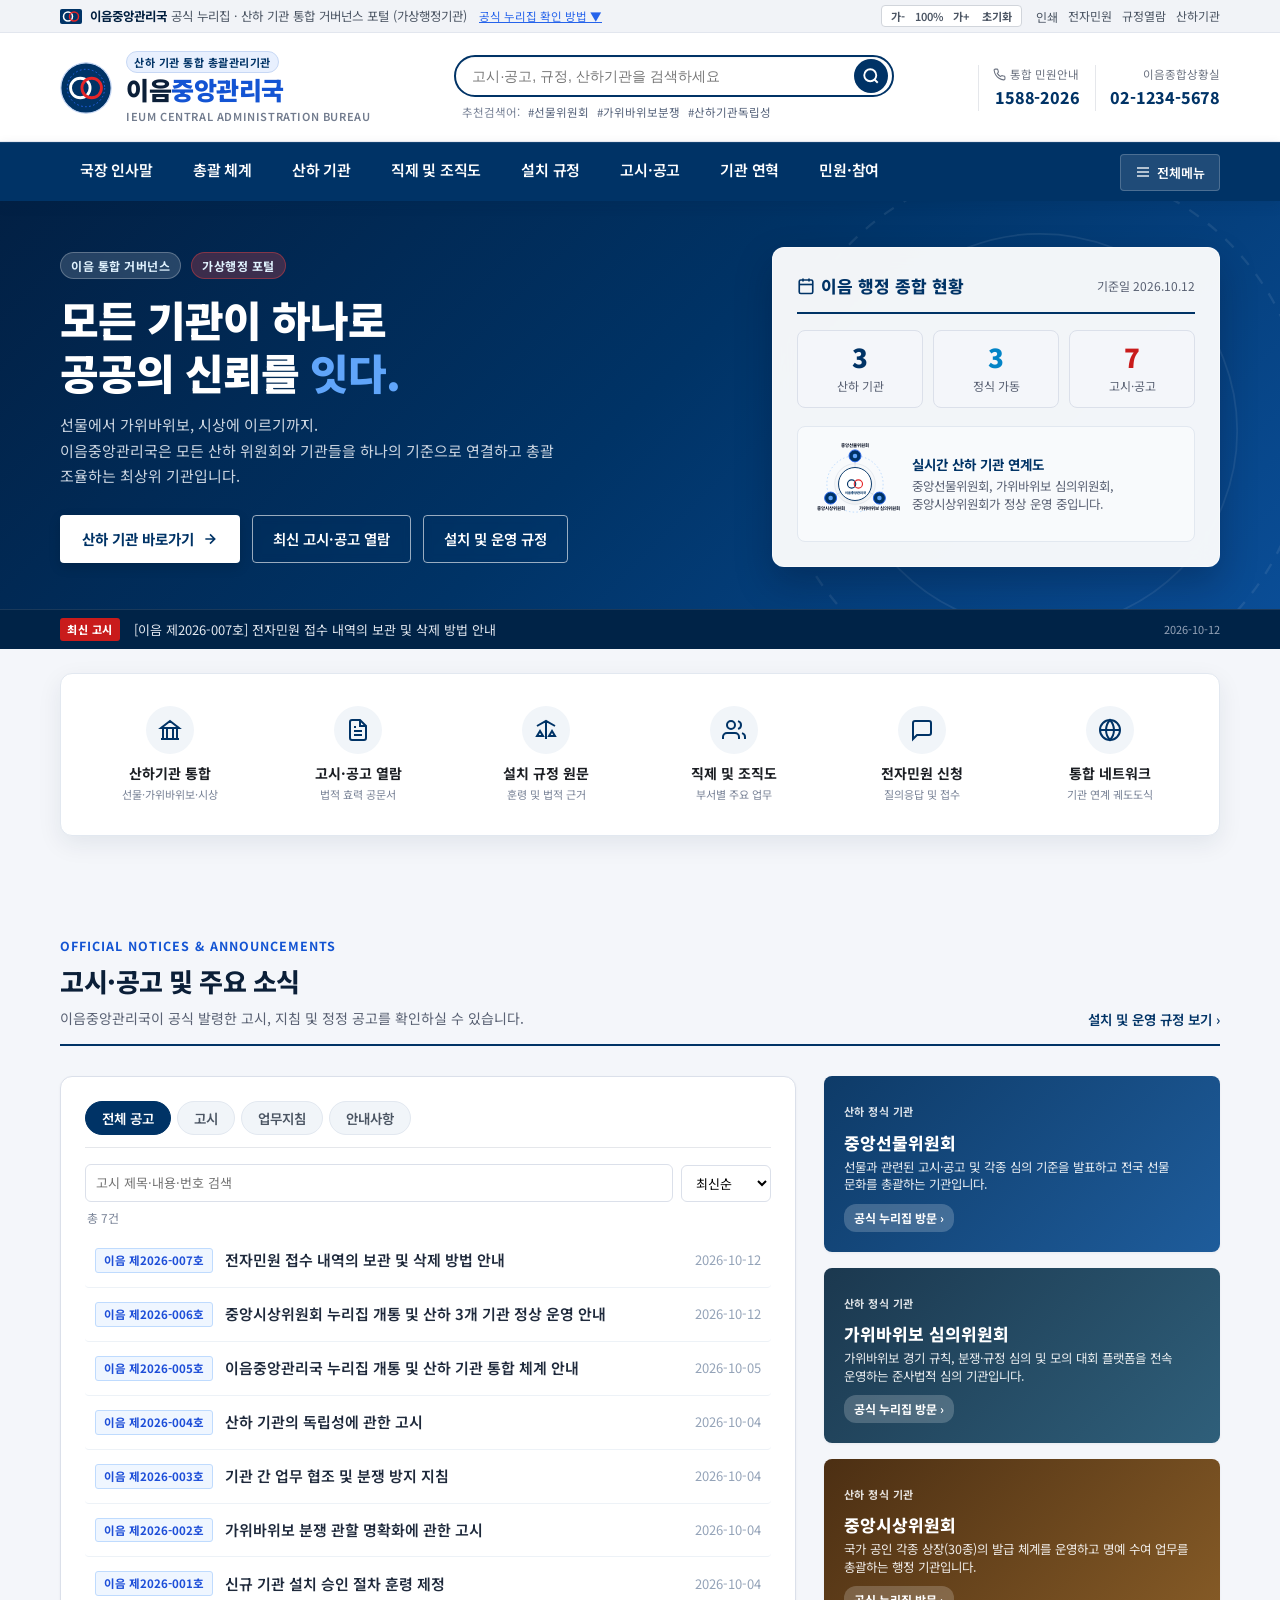
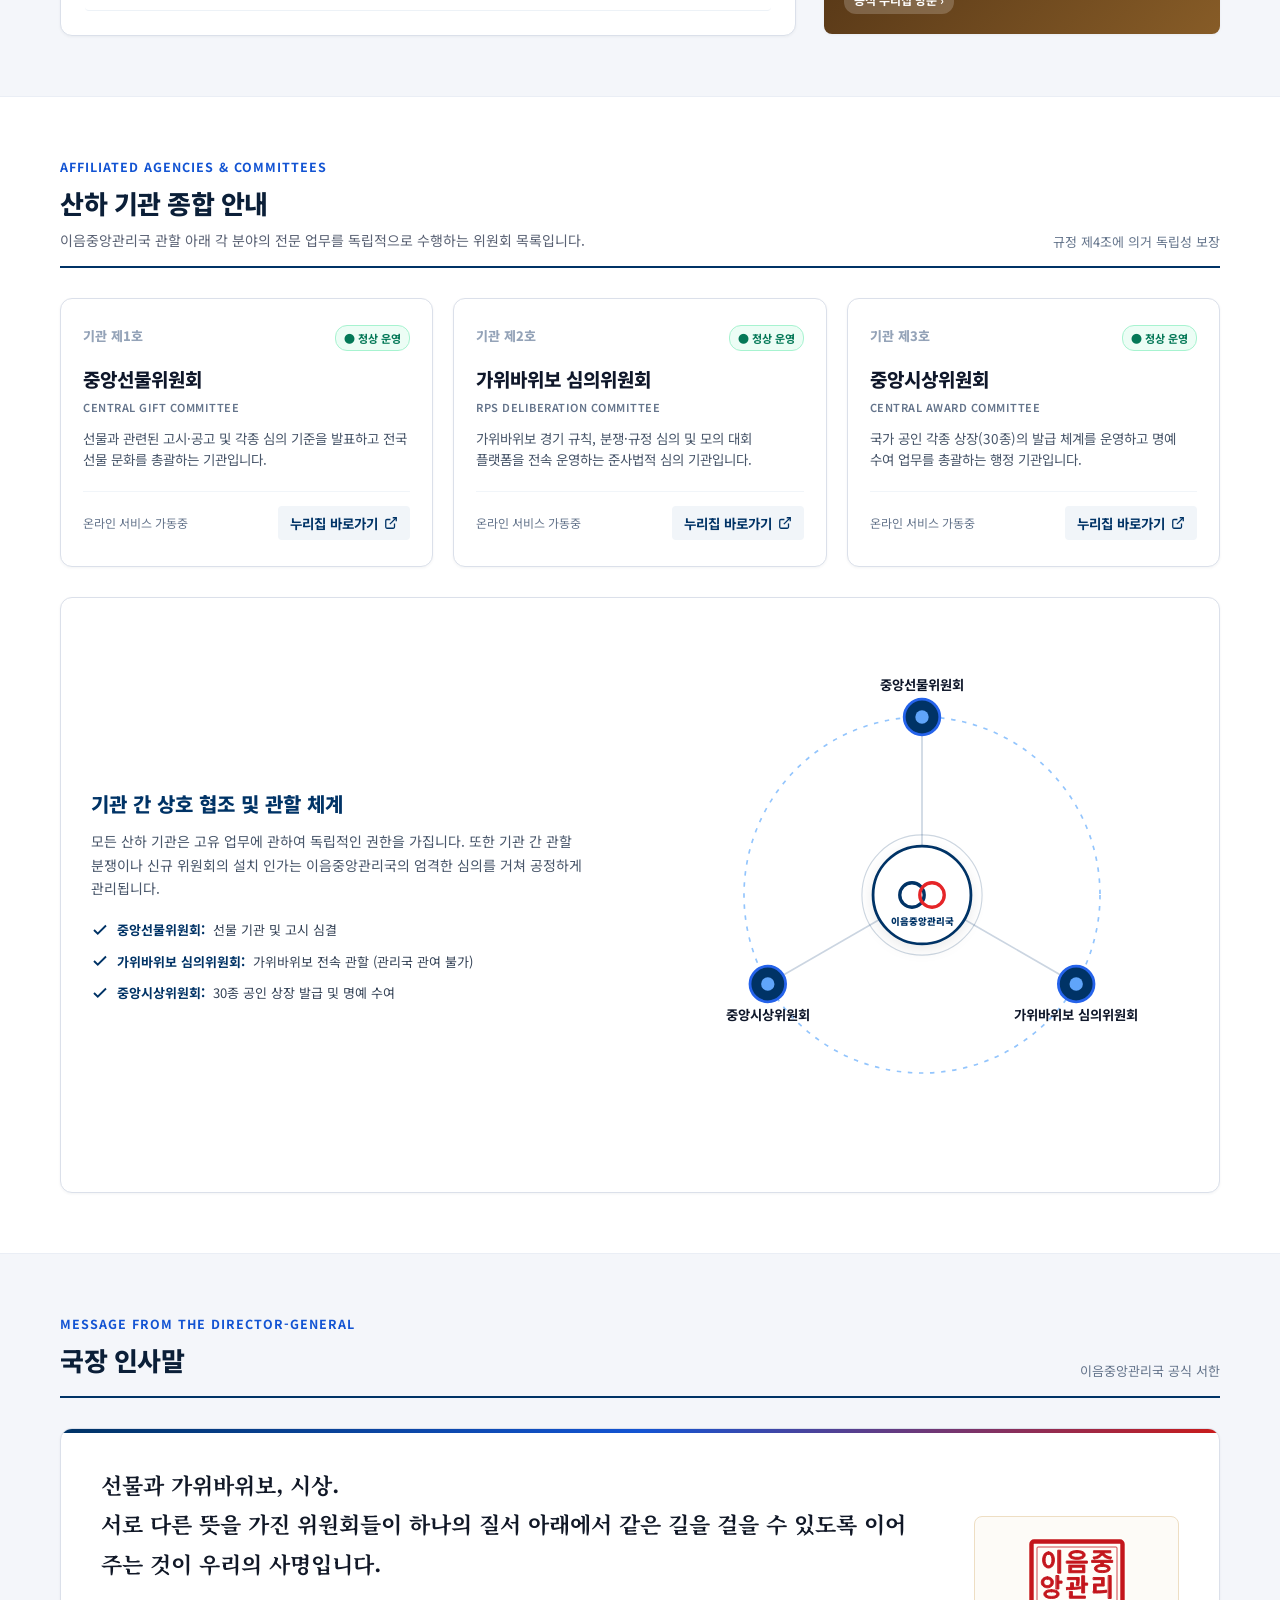
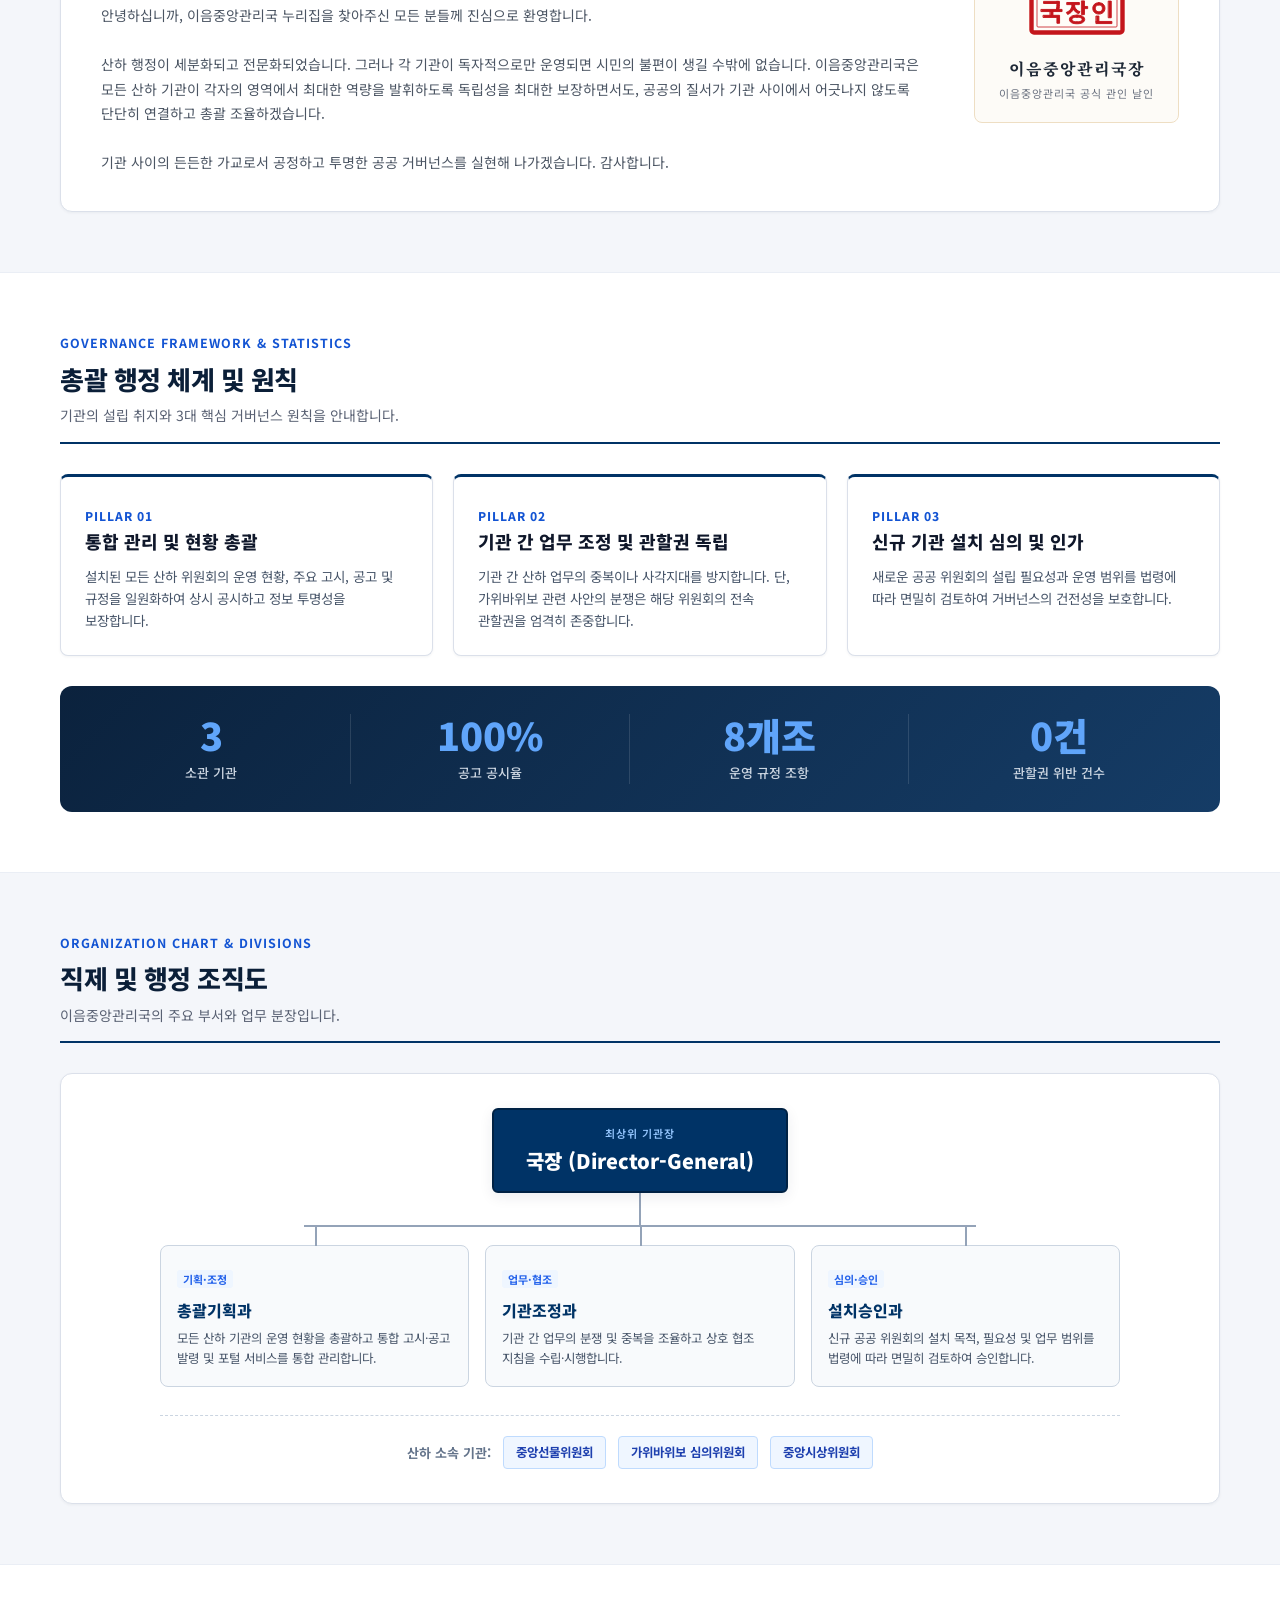
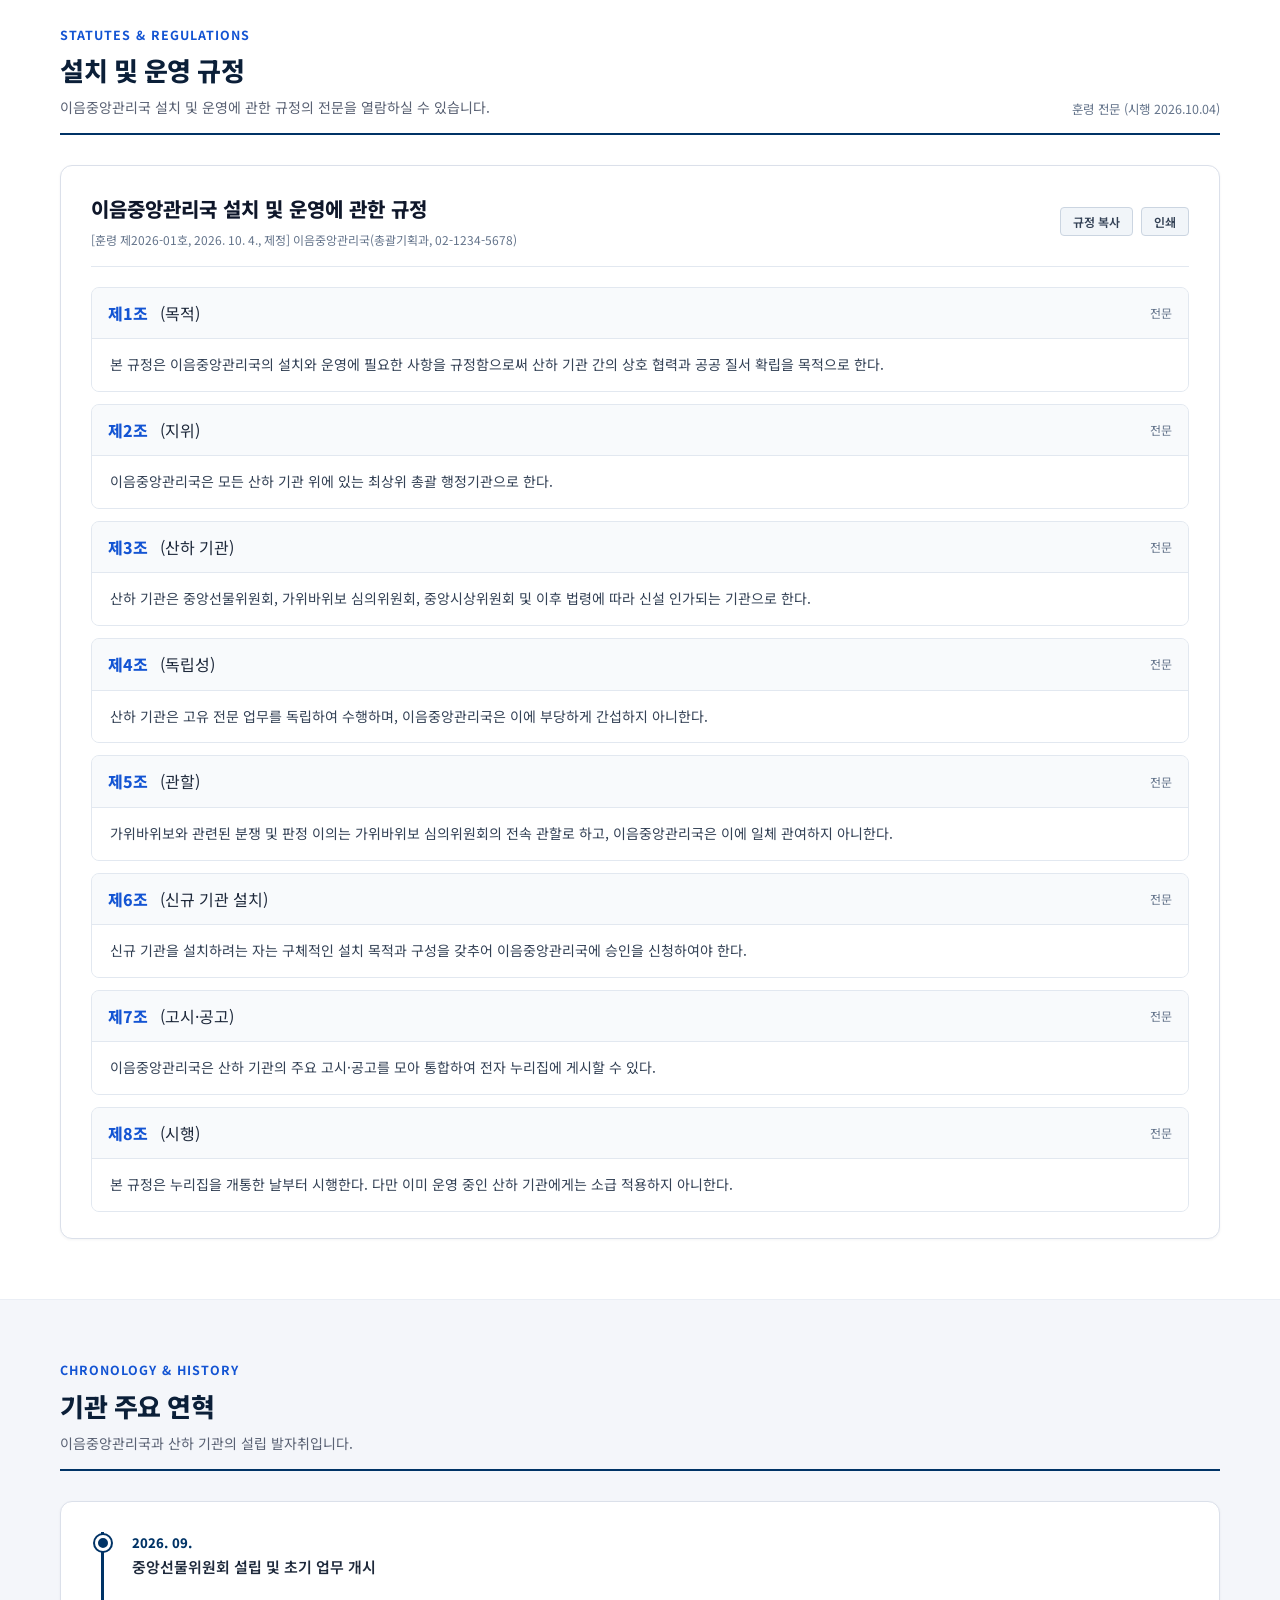
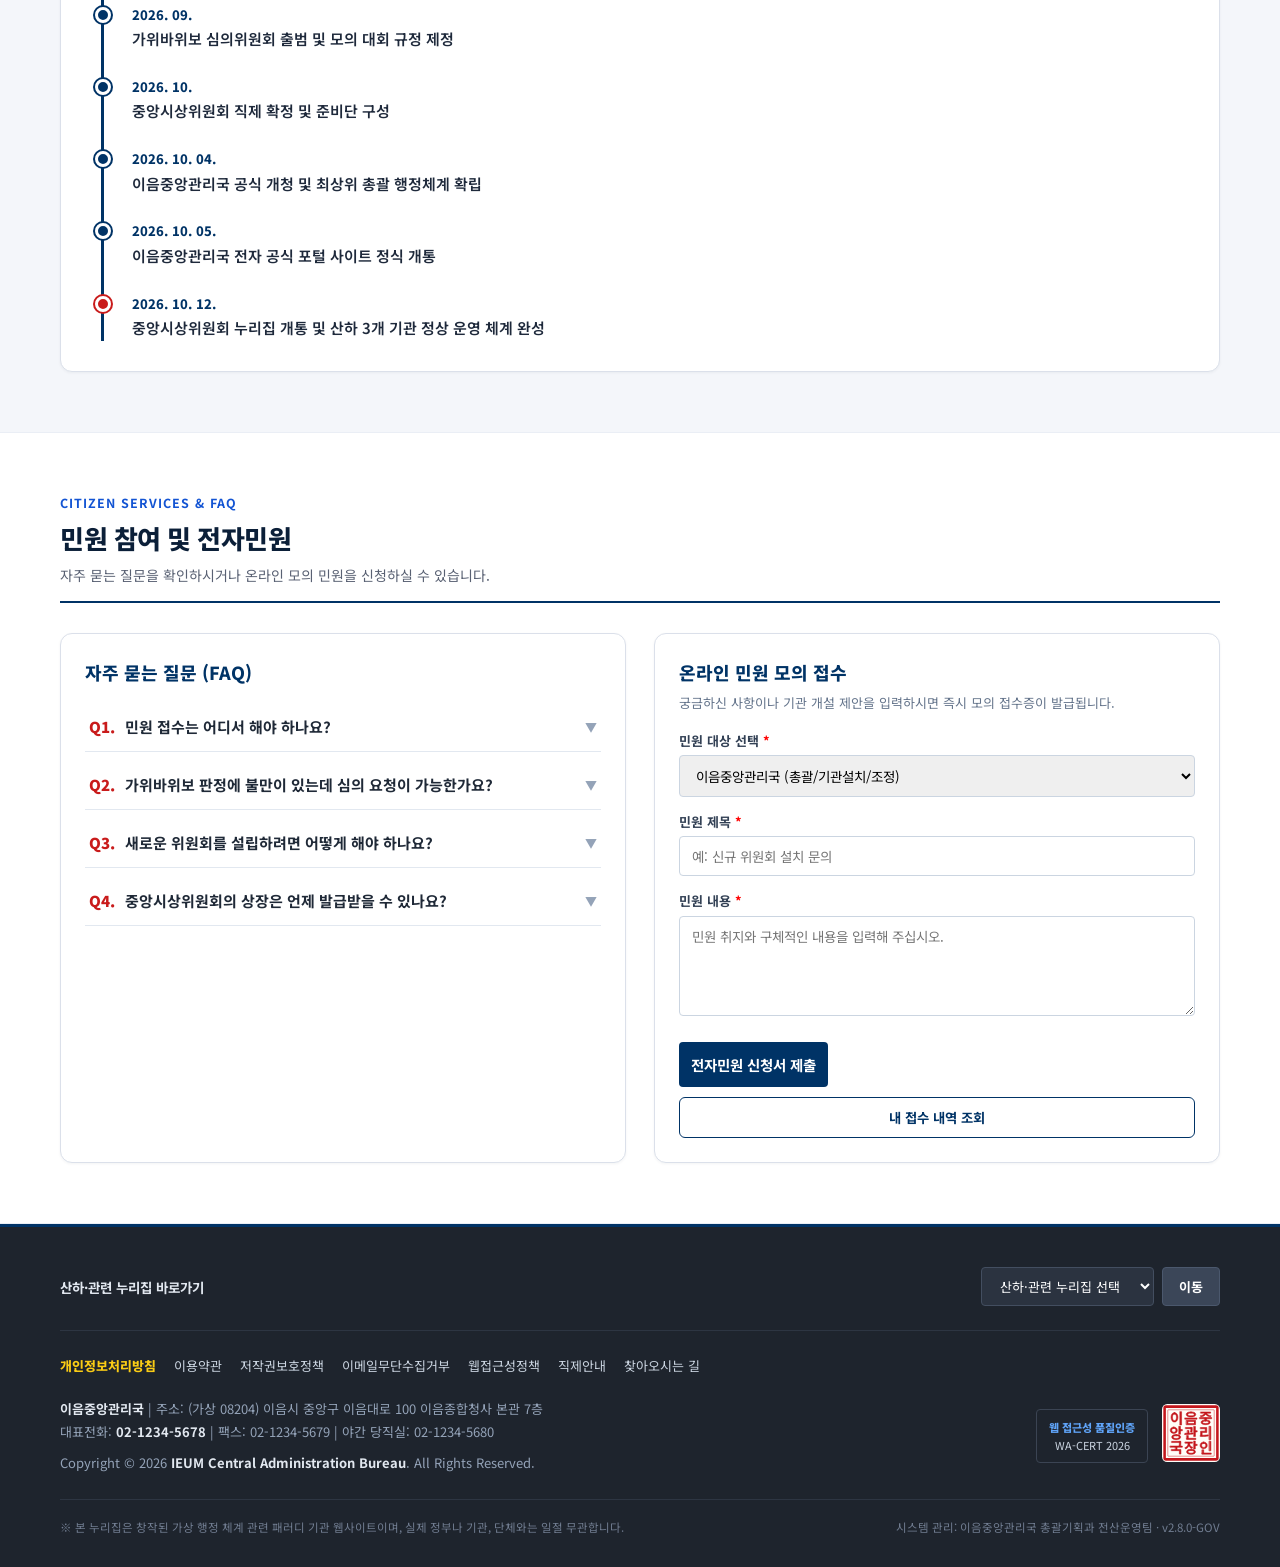
==== commit 2f9097ce: "자동 업데이트 2026-10-12 20:28" ====
--- a/index.html
+++ b/index.html
@@ -3,14 +3,18 @@
 <head>
 <meta charset="UTF-8">
 <meta name="viewport" content="width=device-width, initial-scale=1.0">
-<meta http-equiv="Cache-Control" content="no-cache, no-store, must-revalidate">
-<meta http-equiv="Pragma" content="no-cache">
-<meta http-equiv="Expires" content="0">
 <title>이음중앙관리국 공식 누리집</title>
 <meta name="description" content="모든 산하 기관을 잇고 총괄하는 최상위 가상행정 포털 - 이음중앙관리국">
 <meta property="og:title" content="이음중앙관리국 공식 누리집">
 <meta property="og:description" content="선물에서 가위바위보, 시상에 이르기까지 모든 위원회를 총괄하는 최상위 가상 거버넌스 기구">
 <meta property="og:type" content="website">
+<meta property="og:locale" content="ko_KR">
+<meta property="og:site_name" content="이음중앙관리국">
+<meta property="og:url" content="https://12cchris.github.io/ieum-central-bureau/">
+<meta property="og:image" content="https://12cchris.github.io/ieum-central-bureau/og-image.png">
+<meta property="og:image:width" content="1200">
+<meta property="og:image:height" content="630">
+<meta name="twitter:card" content="summary_large_image">
 <link rel="icon" href="data:image/svg+xml,%3Csvg xmlns='http://www.w3.org/2000/svg' viewBox='0 0 64 64'%3E%3Crect width='64' height='64' rx='12' fill='%23003366'/%3E%3Ccircle cx='24' cy='32' r='14' fill='none' stroke='%23ffffff' stroke-width='4.5'/%3E%3Ccircle cx='40' cy='32' r='14' fill='none' stroke='%23e52528' stroke-width='4.5'/%3E%3C/svg%3E">
 <link rel="preconnect" href="https://fonts.googleapis.com">
 <link rel="preconnect" href="https://fonts.gstatic.com" crossorigin>
@@ -161,7 +165,6 @@
       <li><a href="#notices">고시·공고</a></li>
       <li><a href="#history">기관 연혁</a></li>
       <li><a href="#faq">민원·참여</a></li>
-      <li><a href="#" data-admin="1">관리자</a></li>
     </ul>
 
     <div class="gnb-actions">
@@ -348,10 +351,10 @@
         <!-- 좌측: 공공 게시판 & 리스트 -->
         <div class="notice-board-card">
           <div class="board-tabs" role="tablist">
-            <button type="button" class="board-tab active" role="tab" aria-selected="true" onclick="filterNoticeTab('all', this)">전체 공고</button>
-            <button type="button" class="board-tab" role="tab" aria-selected="false" onclick="filterNoticeTab('gosi', this)">고시</button>
-            <button type="button" class="board-tab" role="tab" aria-selected="false" onclick="filterNoticeTab('guideline', this)">업무지침</button>
-            <button type="button" class="board-tab" role="tab" aria-selected="false" onclick="filterNoticeTab('info', this)">안내사항</button>
+            <button type="button" class="board-tab active" role="tab" id="ntTab-all" aria-selected="true" aria-controls="ntList" tabindex="0" onclick="filterNoticeTab('all', this)">전체 공고</button>
+            <button type="button" class="board-tab" role="tab" id="ntTab-gosi" aria-selected="false" aria-controls="ntList" tabindex="-1" onclick="filterNoticeTab('gosi', this)">고시</button>
+            <button type="button" class="board-tab" role="tab" id="ntTab-guideline" aria-selected="false" aria-controls="ntList" tabindex="-1" onclick="filterNoticeTab('guideline', this)">업무지침</button>
+            <button type="button" class="board-tab" role="tab" id="ntTab-info" aria-selected="false" aria-controls="ntList" tabindex="-1" onclick="filterNoticeTab('info', this)">안내사항</button>
           </div>
 
           <div class="notice-toolbar">
@@ -361,7 +364,7 @@
             <select id="ntSort"><option value="new">최신순</option><option value="old">오래된순</option></select>
           </div>
           <div class="nt-count" id="ntCount" aria-live="polite"></div>
-          <div class="notice-table-list" id="ntList">
+          <div class="notice-table-list" id="ntList" role="tabpanel" aria-labelledby="ntTab-all">
             <!-- 자바스크립트 동적 렌더링 -->
           </div>
         </div>
@@ -674,7 +677,6 @@
       <a href="#" data-policy="a11y">웹접근성정책</a>
       <a href="#org">직제안내</a>
       <a href="#" data-policy="location">찾아오시는 길</a>
-      <a href="#" data-admin="1">관리자</a>
     </div>
 
     <!-- 주소 및 저작권 정보 -->
@@ -697,7 +699,7 @@
     <!-- 하단 패러디 공지 배너 -->
     <div class="footer-bottom-notice">
       <span>※ 본 누리집은 창작된 가상 행정 체계 관련 패러디 기관 웹사이트이며, 실제 정부나 기관, 단체와는 일절 무관합니다.</span>
-      <span>시스템 관리: 이음중앙관리국 총괄기획과 전산운영팀 · v2.7.1-GOV</span>
+      <span>시스템 관리: 이음중앙관리국 총괄기획과 전산운영팀 · v2.8.0-GOV</span>
     </div>
   </div>
 </footer>
--- a/style.css
+++ b/style.css
@@ -1751,22 +1751,17 @@
 .modal-actions{display:flex;gap:8px;margin-top:14px;flex-wrap:wrap}
 .modal-actions button{padding:8px 14px;border-radius:6px;border:1px solid var(--gov-navy);background:#fff;color:var(--gov-navy);font-weight:700;font-size:0.8125rem}
 .modal-actions button:hover{background:var(--gov-blue-subtle)}
-.gov-modal-card.wide{max-width:980px}
 .row-actions{display:flex;gap:6px;margin-top:8px;flex-wrap:wrap}
-.row-actions button,.adm-toolbar button{padding:5px 11px;border-radius:6px;border:1px solid var(--gov-navy);background:#fff;color:var(--gov-navy);font-weight:700;font-size:0.75rem}
-.row-actions button:hover,.adm-toolbar button:hover{background:var(--gov-blue-subtle)}
+.row-actions button{padding:5px 11px;border-radius:6px;border:1px solid var(--gov-navy);background:#fff;color:var(--gov-navy);font-weight:700;font-size:0.75rem}
+.row-actions button:hover{background:var(--gov-blue-subtle)}
 button.btn-danger{border-color:#c91b1b!important;color:#c91b1b!important}
 button.btn-danger:hover{background:#fdecec!important}
 button.btn-danger.armed{background:#c91b1b!important;color:#fff!important}
-.adm-toolbar{display:flex;gap:8px;flex-wrap:wrap;align-items:center;margin:10px 0}
-.adm-toolbar input,.adm-toolbar select{border:1px solid var(--gov-border);border-radius:6px;padding:6px 9px;font:inherit;font-size:0.8125rem;background:#fff}
-.adm-toolbar input[type=search]{flex:1;min-width:150px}
 .adm-note{font-size:0.75rem;color:#64748b;line-height:1.6;background:#f8fafc;border:1px solid var(--gov-border);border-radius:6px;padding:8px 10px;margin:8px 0}
 .lookup-row details{margin-top:6px}
 .lookup-row summary{cursor:pointer;color:#1d4ed8;font-weight:700}
 .lookup-body{white-space:pre-wrap;word-break:break-word;background:#f8fafc;border-radius:6px;padding:8px 10px;margin-top:6px}
 .status-chip{display:inline-block;padding:1px 8px;border-radius:10px;background:#e8f0fe;color:#0d4b8f;font-weight:700;font-size:0.75rem}
-.adm-row select{padding:3px 6px;border:1px solid var(--gov-border);border-radius:5px;font:inherit;font-size:0.75rem}
 .lookup-row{border:1px solid var(--gov-border);border-radius:6px;padding:10px 12px;margin-top:8px;font-size:0.8125rem;line-height:1.6}
 .lookup-row b{color:var(--gov-blue)}
 .res-sec h4{color:var(--gov-navy);margin:14px 0 6px}
@@ -1865,3 +1860,21 @@
     background: #ffffff !important;
   }
 }
+
+/* 모바일 보강: 그리드 안의 긴 내용이 화면 밖으로 밀지 않도록 */
+.news-portal-grid > *, .agencies-grid > *, .gov-network-box > *, .faq-portal-grid > *, .pillar-grid > * { min-width: 0; }
+.board-tabs { flex-wrap: wrap; }
+.notice-row-title { min-width: 0; }
+@media (max-width: 520px) {
+  .notice-item-top { flex-wrap: wrap; row-gap: 4px; }
+  .notice-row-title { order: 3; flex-basis: 100%; white-space: normal; }
+  .notice-date { margin-left: auto; }
+}
+.zoom-btn, .gov-info-toggle-btn { white-space: nowrap; }
+.gov-top-links { flex-wrap: wrap; }
+@media (max-width: 768px) {
+  .section-head { flex-wrap: wrap; row-gap: 6px; }
+}
+@media (max-width: 400px) {
+  .gov-stats-dashboard { grid-template-columns: repeat(2, 1fr); }
+}
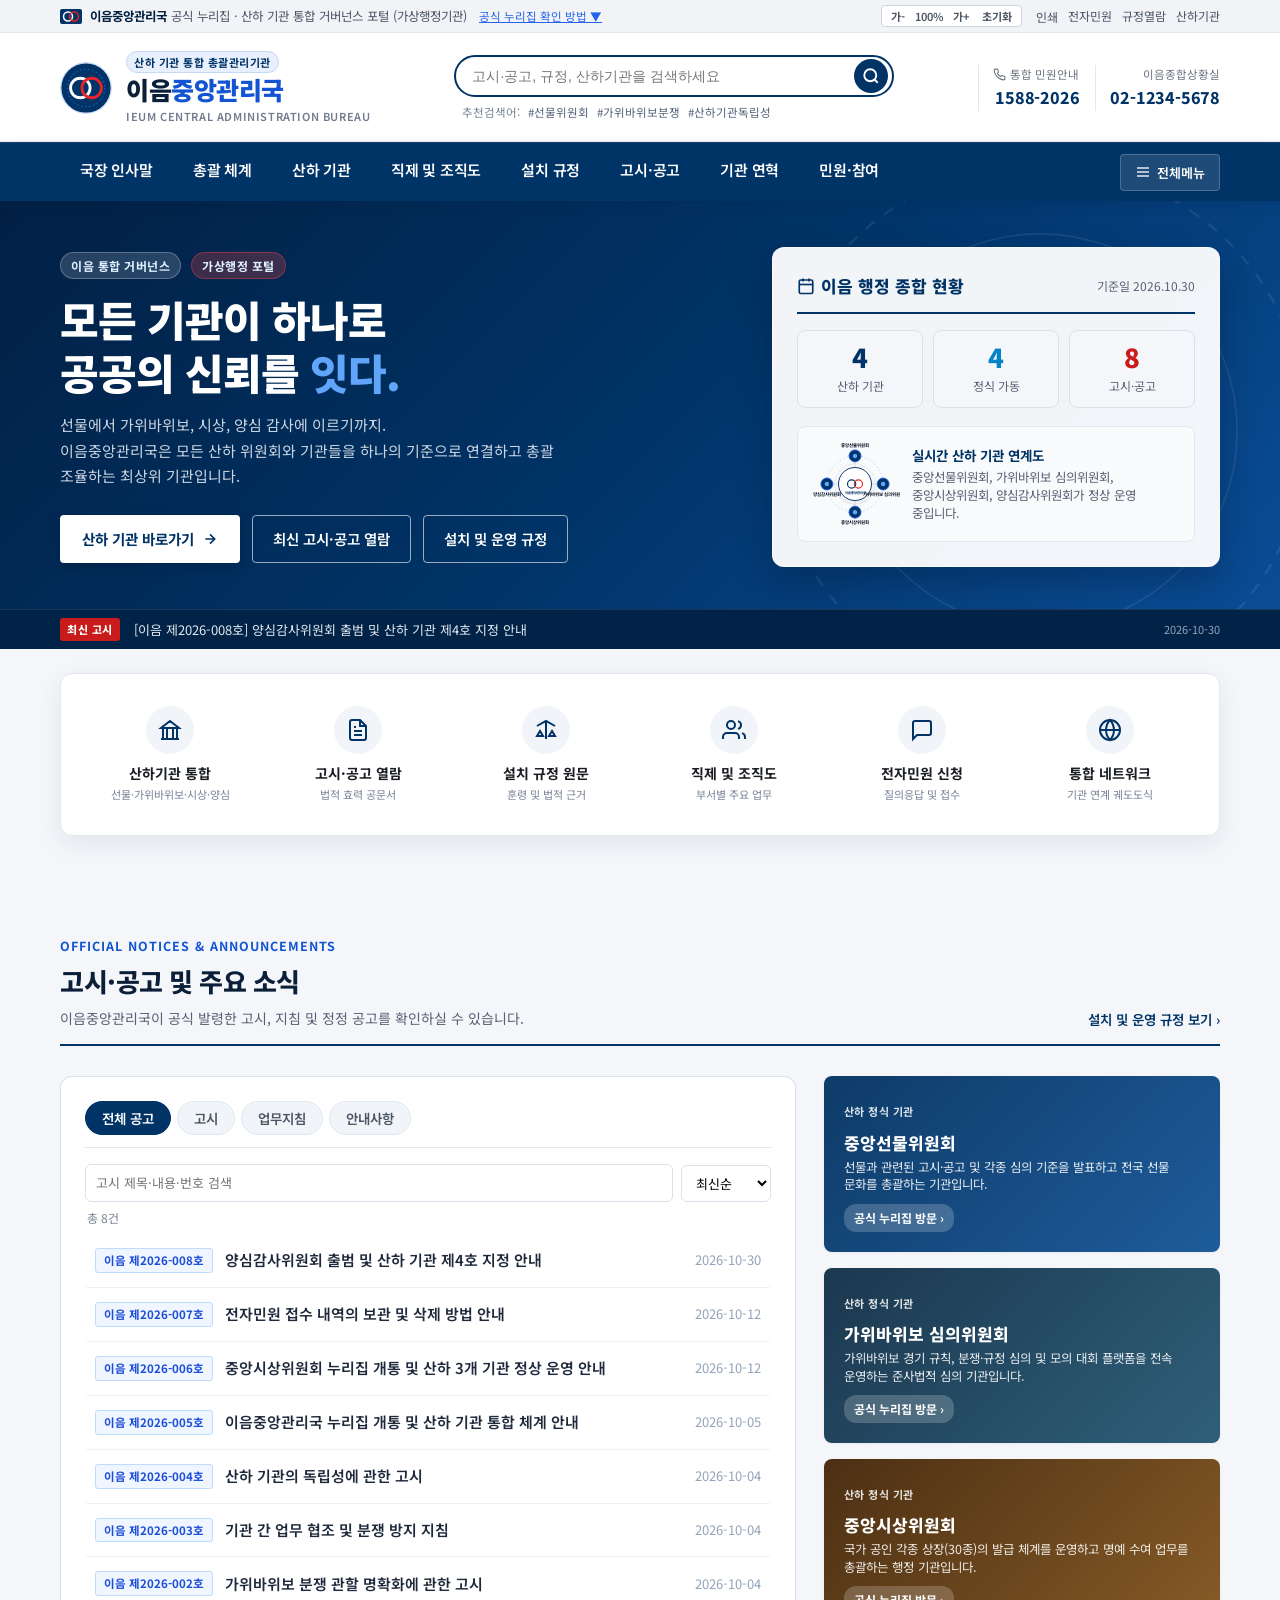
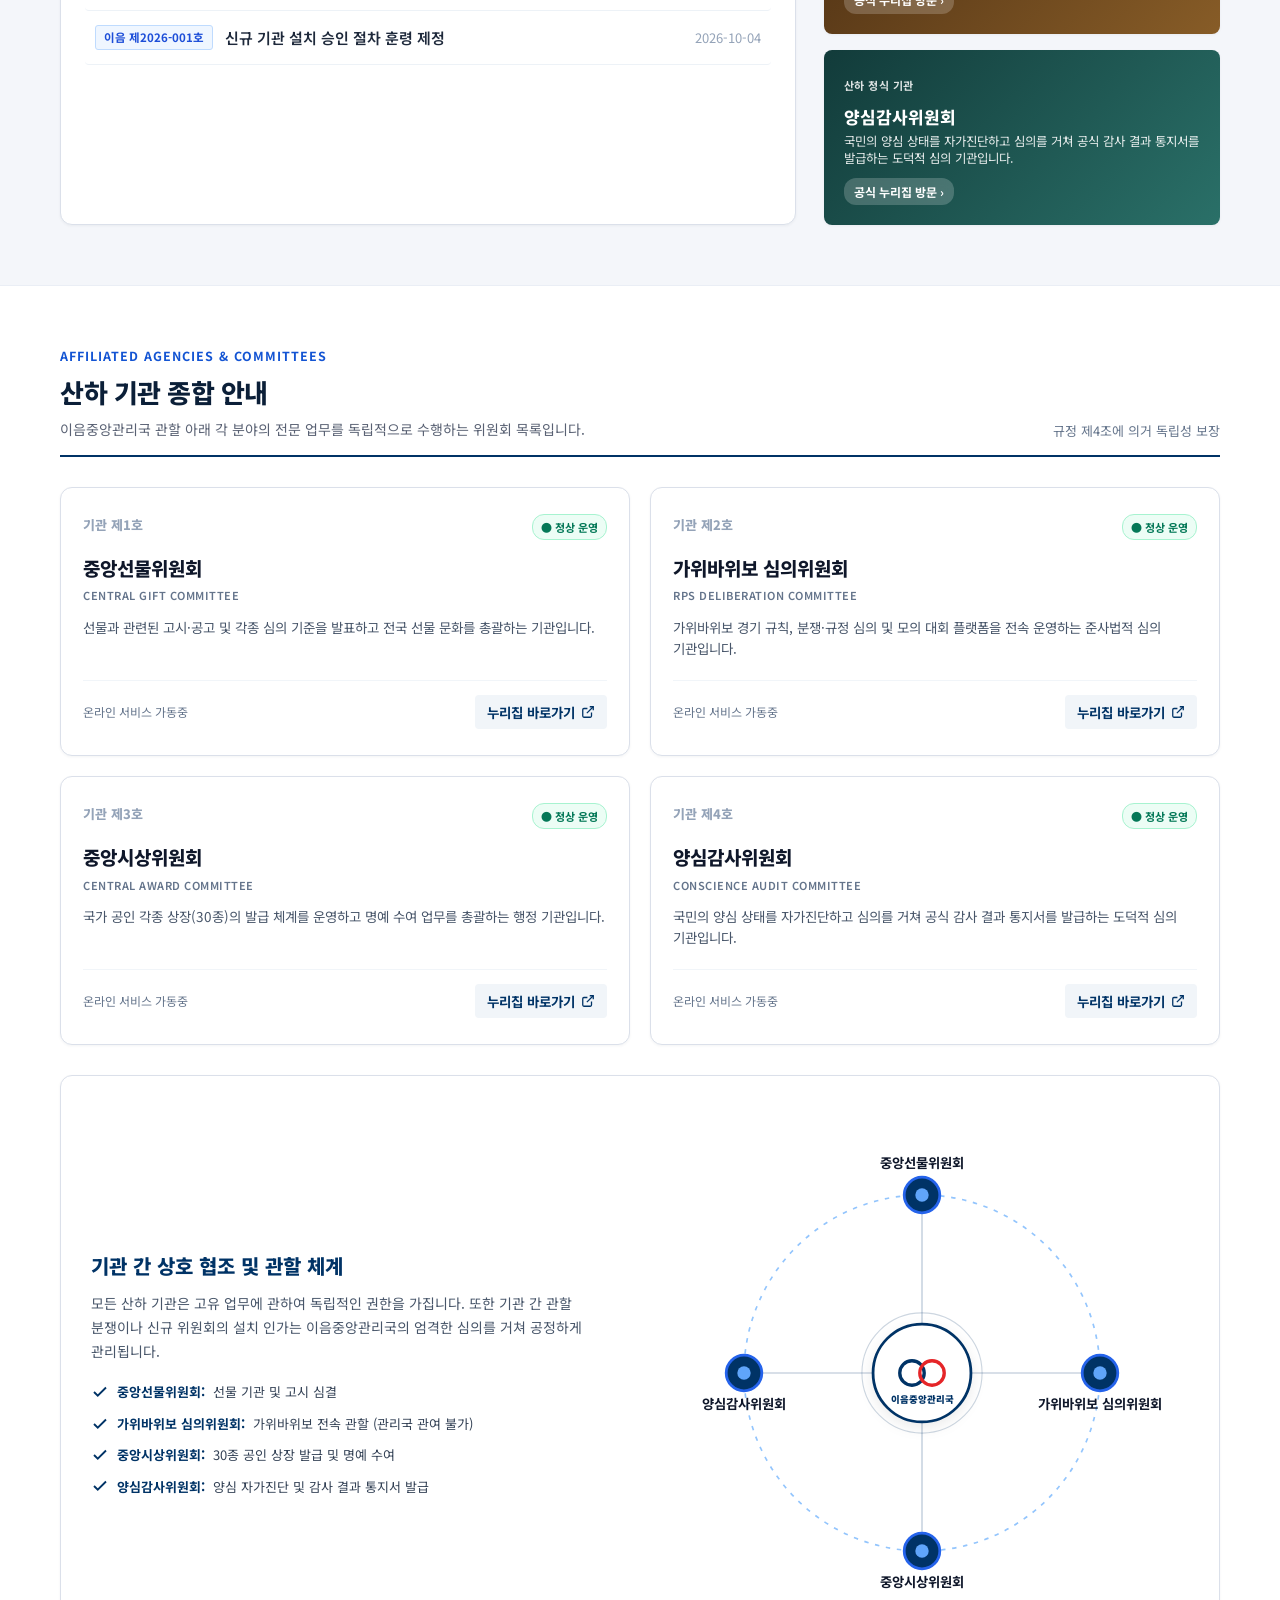
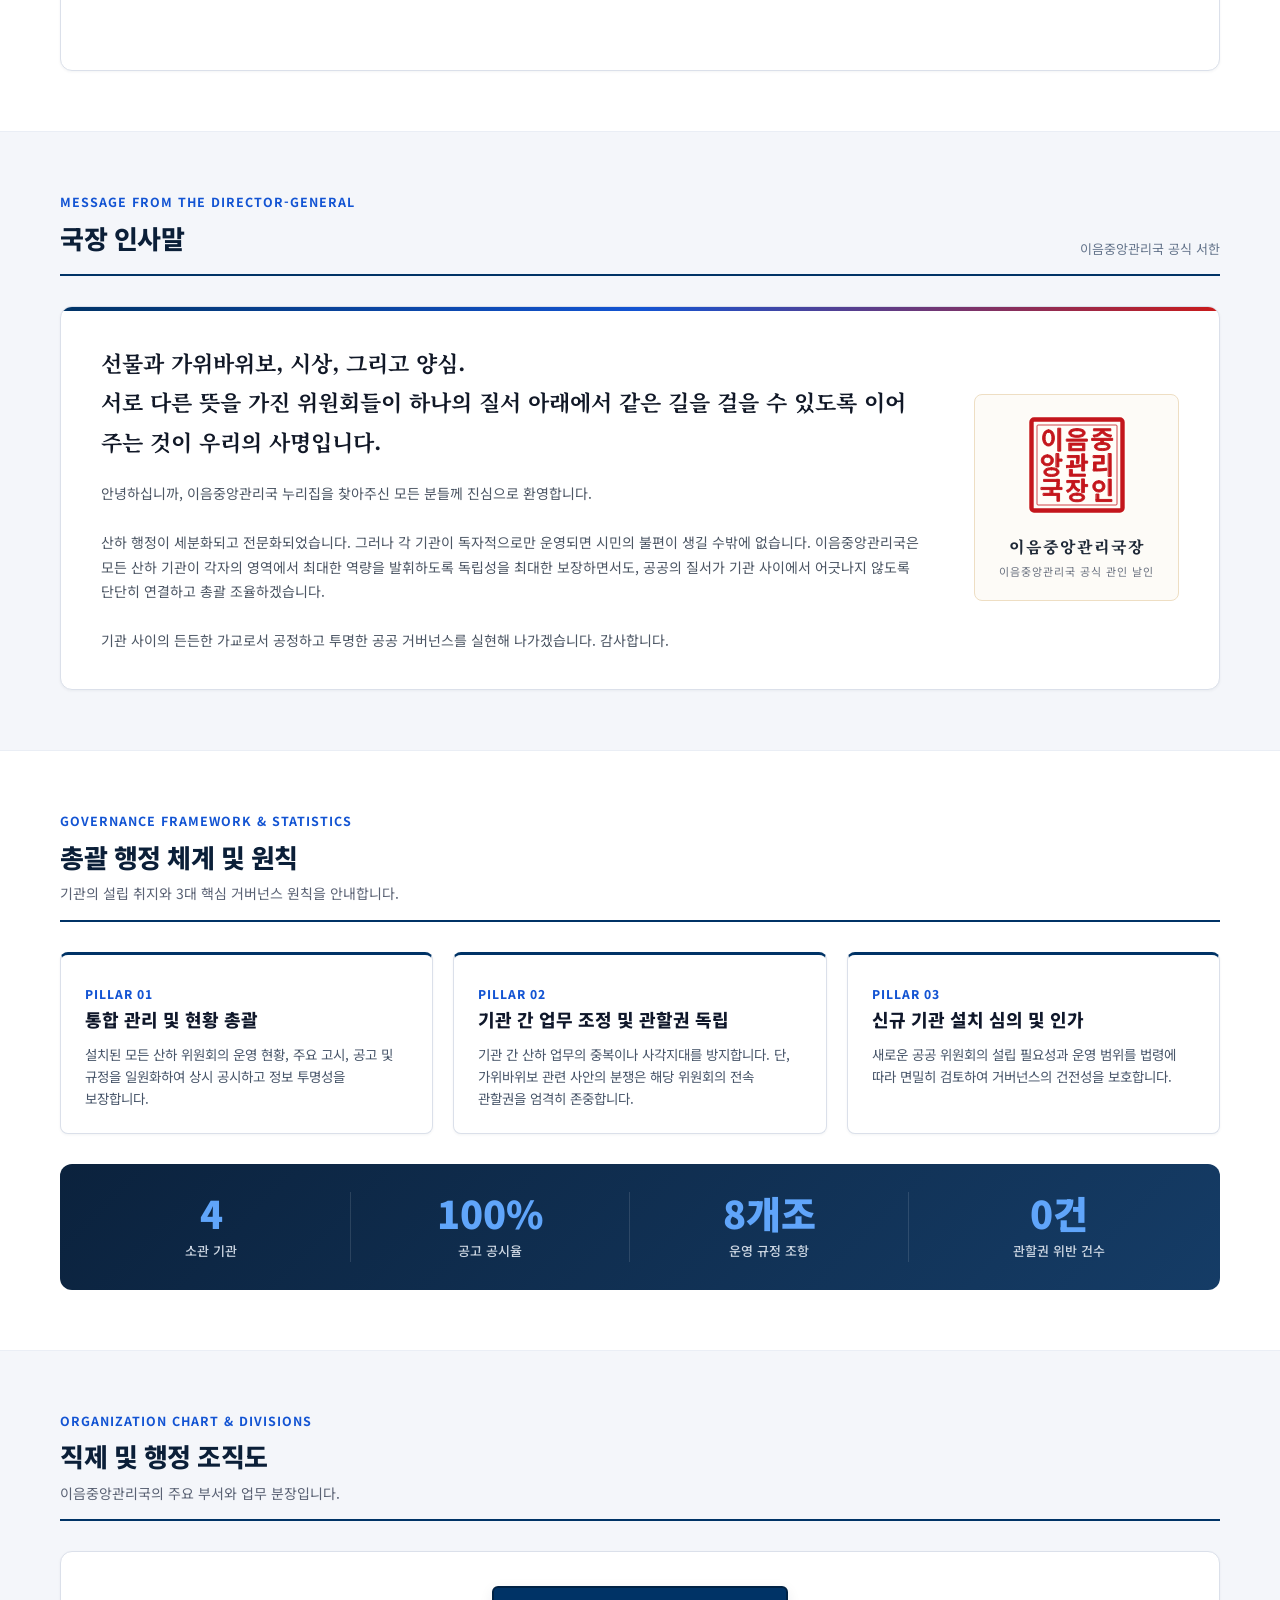
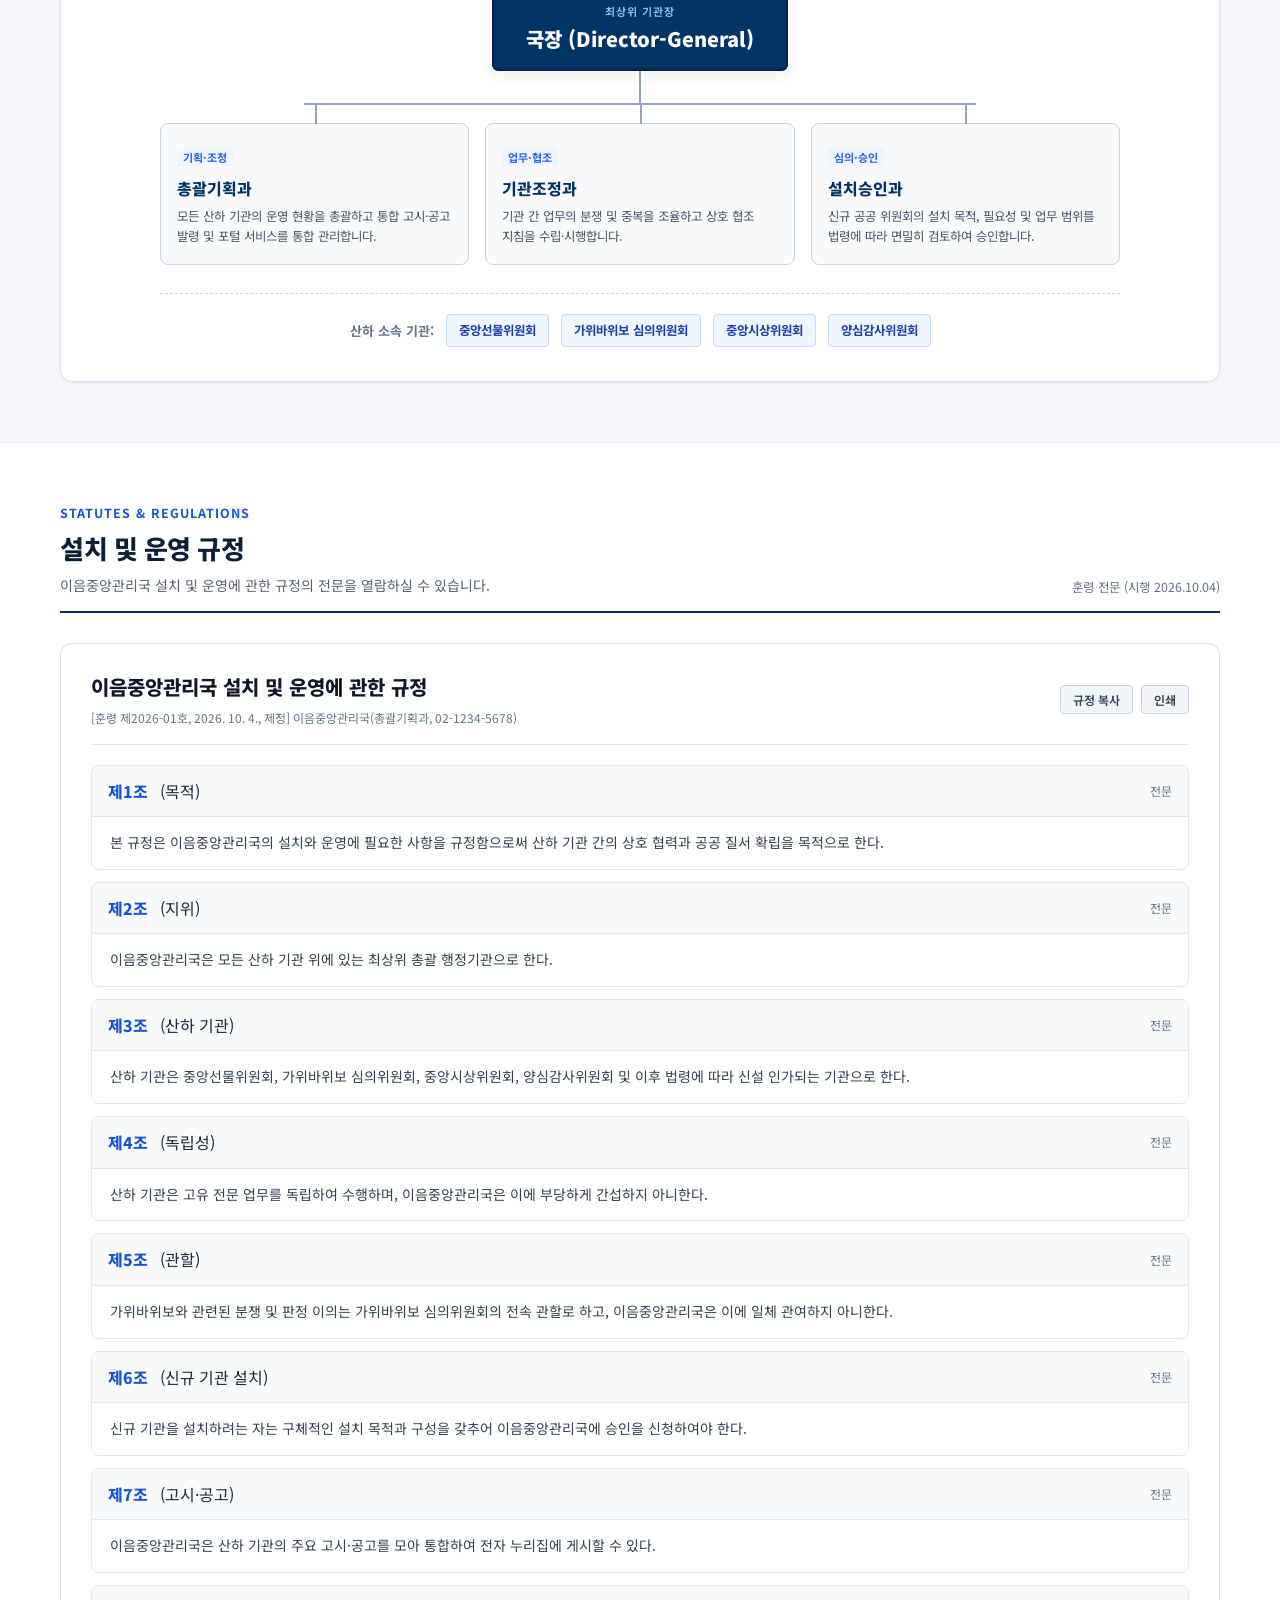
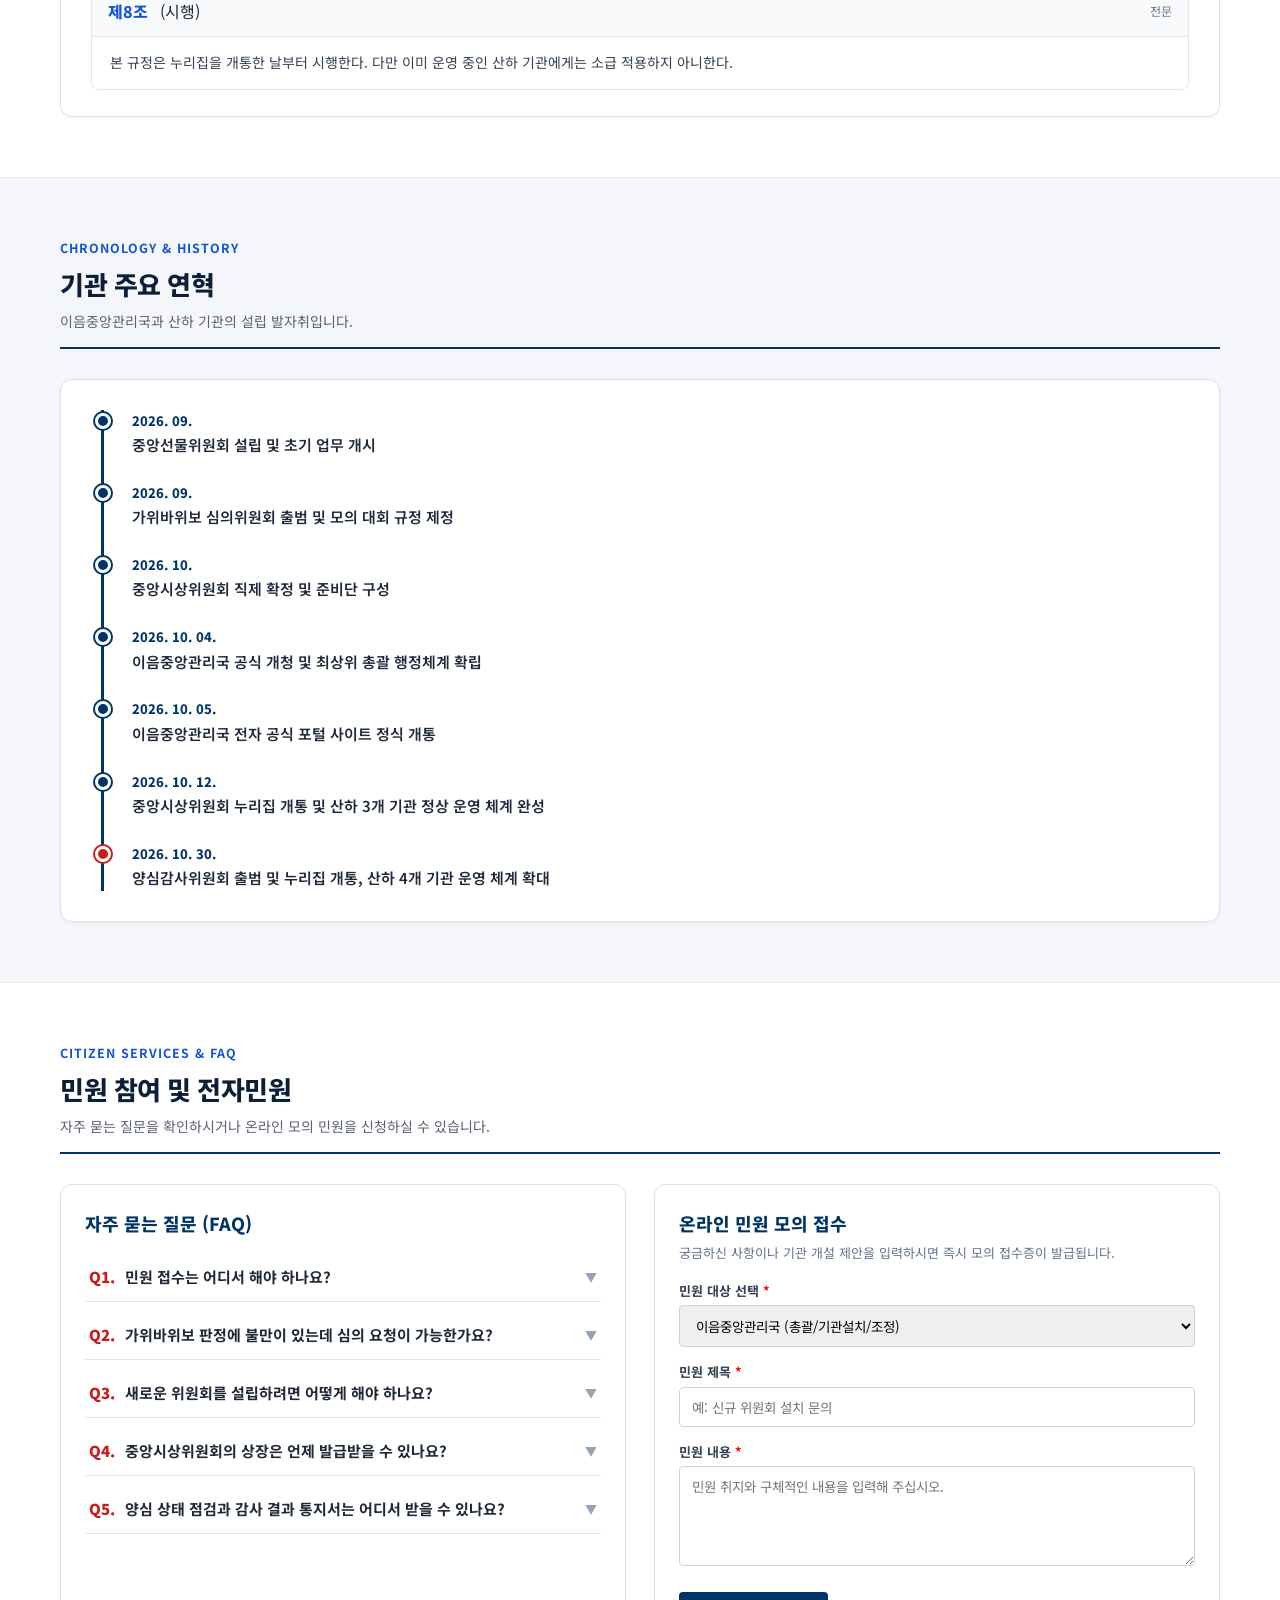
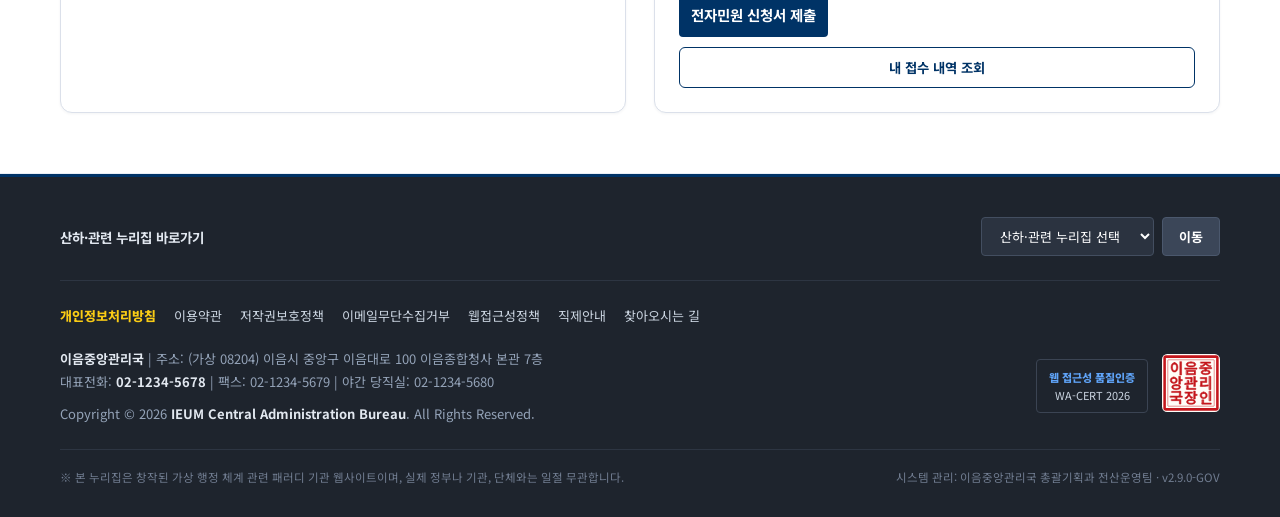
==== commit 9260ec04: "자동 업데이트 2026-10-30 19:54" ====
--- a/index.html
+++ b/index.html
@@ -6,7 +6,7 @@
 <title>이음중앙관리국 공식 누리집</title>
 <meta name="description" content="모든 산하 기관을 잇고 총괄하는 최상위 가상행정 포털 - 이음중앙관리국">
 <meta property="og:title" content="이음중앙관리국 공식 누리집">
-<meta property="og:description" content="선물에서 가위바위보, 시상에 이르기까지 모든 위원회를 총괄하는 최상위 가상 거버넌스 기구">
+<meta property="og:description" content="선물, 가위바위보, 시상, 양심 감사에 이르기까지 모든 위원회를 총괄하는 최상위 가상 거버넌스 기구">
 <meta property="og:type" content="website">
 <meta property="og:locale" content="ko_KR">
 <meta property="og:site_name" content="이음중앙관리국">
@@ -199,7 +199,7 @@
           공공의 신뢰를 <em>잇다.</em>
         </h1>
         <p class="hero-desc">
-          선물에서 가위바위보, 시상에 이르기까지.<br>
+          선물에서 가위바위보, 시상, 양심 감사에 이르기까지.<br>
           이음중앙관리국은 모든 산하 위원회와 기관들을 하나의 기준으로 연결하고 총괄 조율하는 최상위 기관입니다.
         </p>
         <div class="hero-btn-group">
@@ -252,7 +252,7 @@
           </div>
           <div class="widget-orbit-txt">
             <strong>실시간 산하 기관 연계도</strong>
-            중앙선물위원회와 가위바위보 심의위원회가 정상 운영 중입니다.
+            중앙선물위원회, 가위바위보 심의위원회, 중앙시상위원회, 양심감사위원회가 정상 운영 중입니다.
           </div>
         </div>
       </div>
@@ -264,7 +264,7 @@
     <div class="wrap ticker-wrap">
       <span class="ticker-badge">최신 고시</span>
       <div class="ticker-text" id="tickerContent">
-        <a href="#notices">[이음 제2026-005호] 이음중앙관리국 누리집 개통 및 산하 기관 통합 체계 안내</a>
+        <a href="#notices">[이음 제2026-008호] 양심감사위원회 출범 및 산하 기관 제4호 지정 안내</a>
       </div>
       <span id="tickerDate" style="font-size:0.6875rem;color:#94a3b8;"></span>
     </div>
@@ -280,7 +280,7 @@
           </svg>
         </div>
         <div class="quick-title">산하기관 통합</div>
-        <div class="quick-sub">선물·가위바위보·시상</div>
+        <div class="quick-sub">선물·가위바위보·시상·양심</div>
       </a>
 
       <a href="#notices" class="quick-card">
@@ -412,6 +412,10 @@
               <svg width="18" height="18" viewBox="0 0 24 24" fill="none" stroke="#003366" stroke-width="2.5"><polyline points="20 6 9 17 4 12"/></svg>
               <strong>중앙시상위원회:</strong> 30종 공인 상장 발급 및 명예 수여
             </li>
+            <li>
+              <svg width="18" height="18" viewBox="0 0 24 24" fill="none" stroke="#003366" stroke-width="2.5"><polyline points="20 6 9 17 4 12"/></svg>
+              <strong>양심감사위원회:</strong> 양심 자가진단 및 감사 결과 통지서 발급
+            </li>
           </ul>
         </div>
         <div style="text-align:center;">
@@ -436,7 +440,7 @@
         <div class="greeting-grid">
           <div>
             <p class="greeting-quote">
-              선물과 가위바위보, 시상.<br>
+              선물과 가위바위보, 시상, 그리고 양심.<br>
               서로 다른 뜻을 가진 위원회들이 하나의 질서 아래에서 같은 길을 걸을 수 있도록 이어 주는 것이 우리의 사명입니다.
               </p>
             <p class="greeting-subtext">
@@ -492,7 +496,7 @@
       <!-- 행정 통계 스코어보드 -->
       <div class="gov-stats-dashboard">
         <div class="stat-dash-item">
-          <div class="val" id="stat1">3</div>
+          <div class="val" id="stat1">4</div>
           <div class="lbl">소관 기관</div>
         </div>
         <div class="stat-dash-item">
@@ -634,6 +638,7 @@
                 <option value="중앙선물위원회">중앙선물위원회 (선물 관련 고시)</option>
                 <option value="가위바위보 심의위원회">가위바위보 심의위원회 (규정 및 대회)</option>
                 <option value="중앙시상위원회">중앙시상위원회 (상장 발급)</option>
+                <option value="양심감사위원회">양심감사위원회 (양심 감사·통지서)</option>
               </select>
             </div>
 
@@ -699,7 +704,7 @@
     <!-- 하단 패러디 공지 배너 -->
     <div class="footer-bottom-notice">
       <span>※ 본 누리집은 창작된 가상 행정 체계 관련 패러디 기관 웹사이트이며, 실제 정부나 기관, 단체와는 일절 무관합니다.</span>
-      <span>시스템 관리: 이음중앙관리국 총괄기획과 전산운영팀 · v2.8.0-GOV</span>
+      <span>시스템 관리: 이음중앙관리국 총괄기획과 전산운영팀 · v2.9.0-GOV</span>
     </div>
   </div>
 </footer>
--- a/style.css
+++ b/style.css
@@ -885,6 +885,9 @@
 .banner-card.bg-award {
   background: linear-gradient(135deg, #4c2f13 0%, #875c27 100%);
 }
+.banner-card.bg-conscience {
+  background: linear-gradient(135deg, #123b3a 0%, #2a7068 100%);
+}
 .banner-card .b-tag {
   font-size: 0.6875rem;
   font-weight: 700;
@@ -917,7 +920,7 @@
    ======================================================== */
 .agencies-grid {
   display: grid;
-  grid-template-columns: repeat(3, 1fr);
+  grid-template-columns: repeat(2, 1fr);
   gap: 20px;
   margin-bottom: 30px;
 }
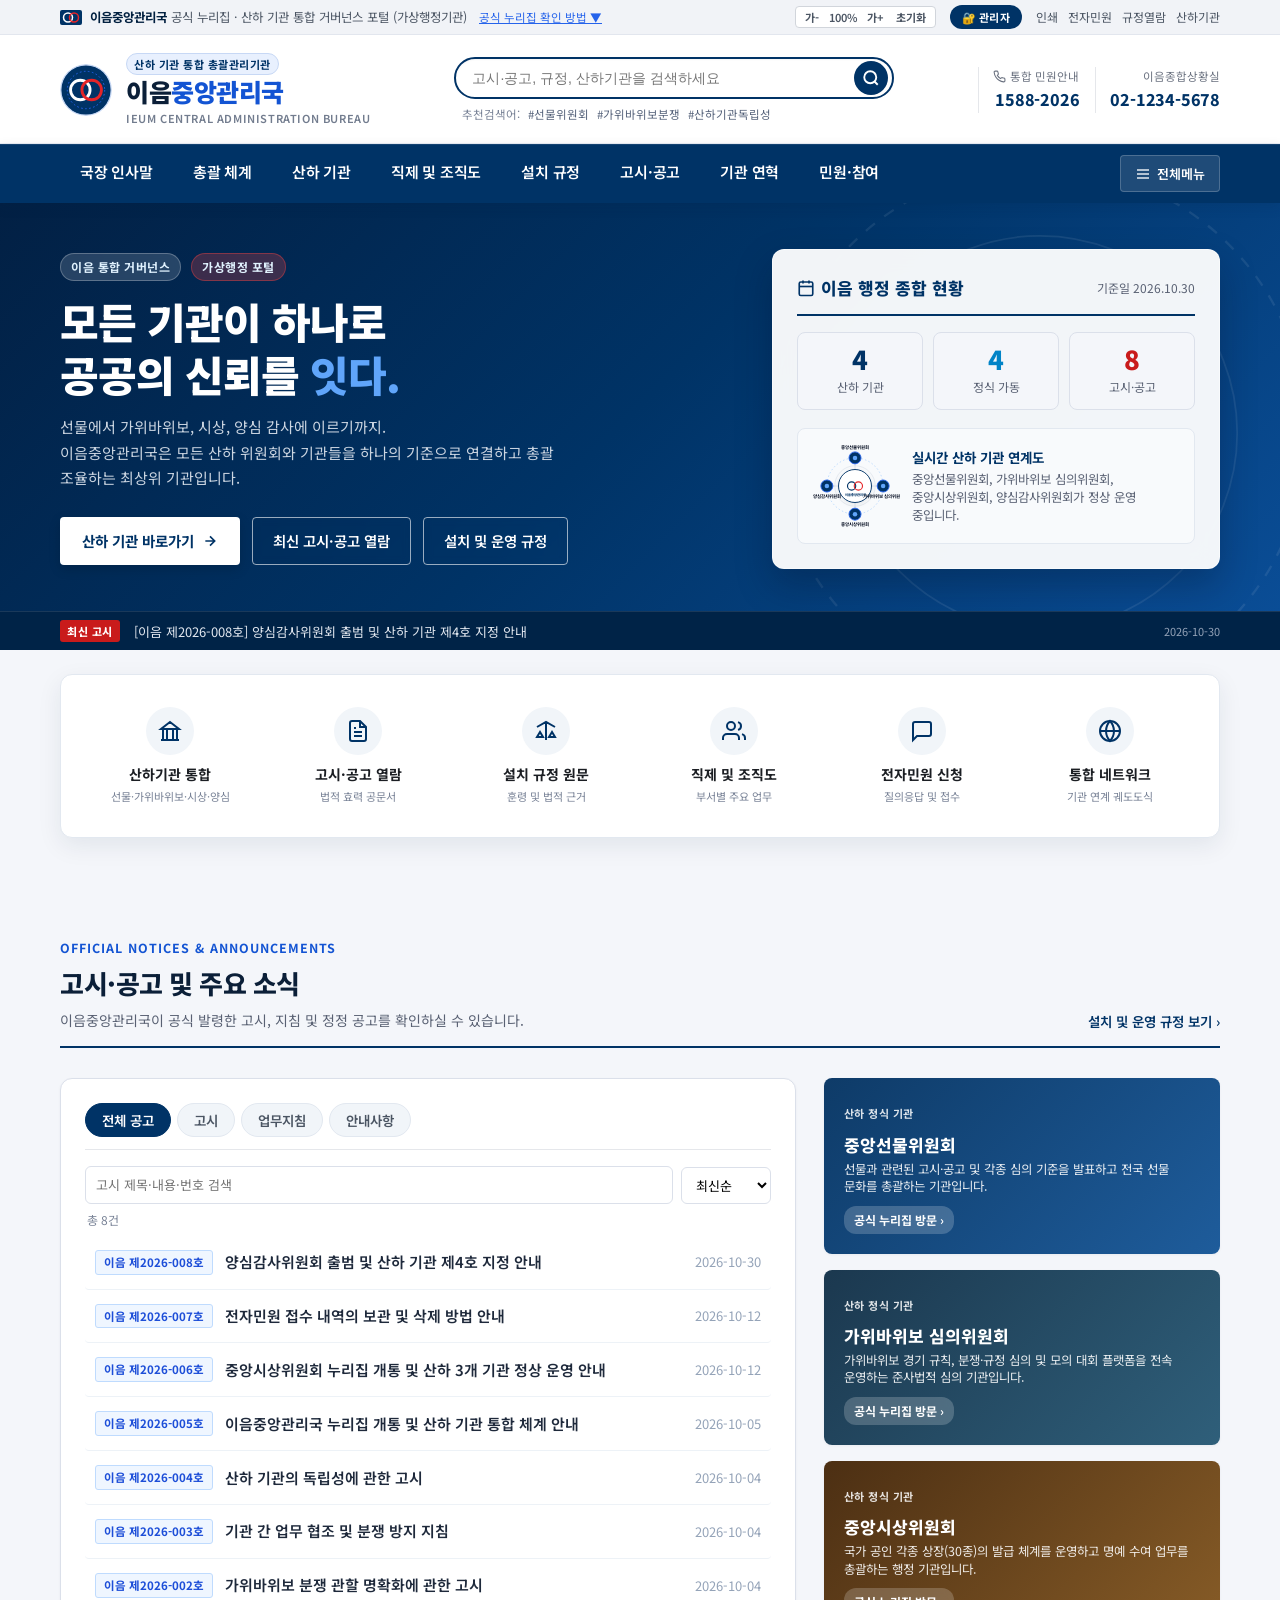
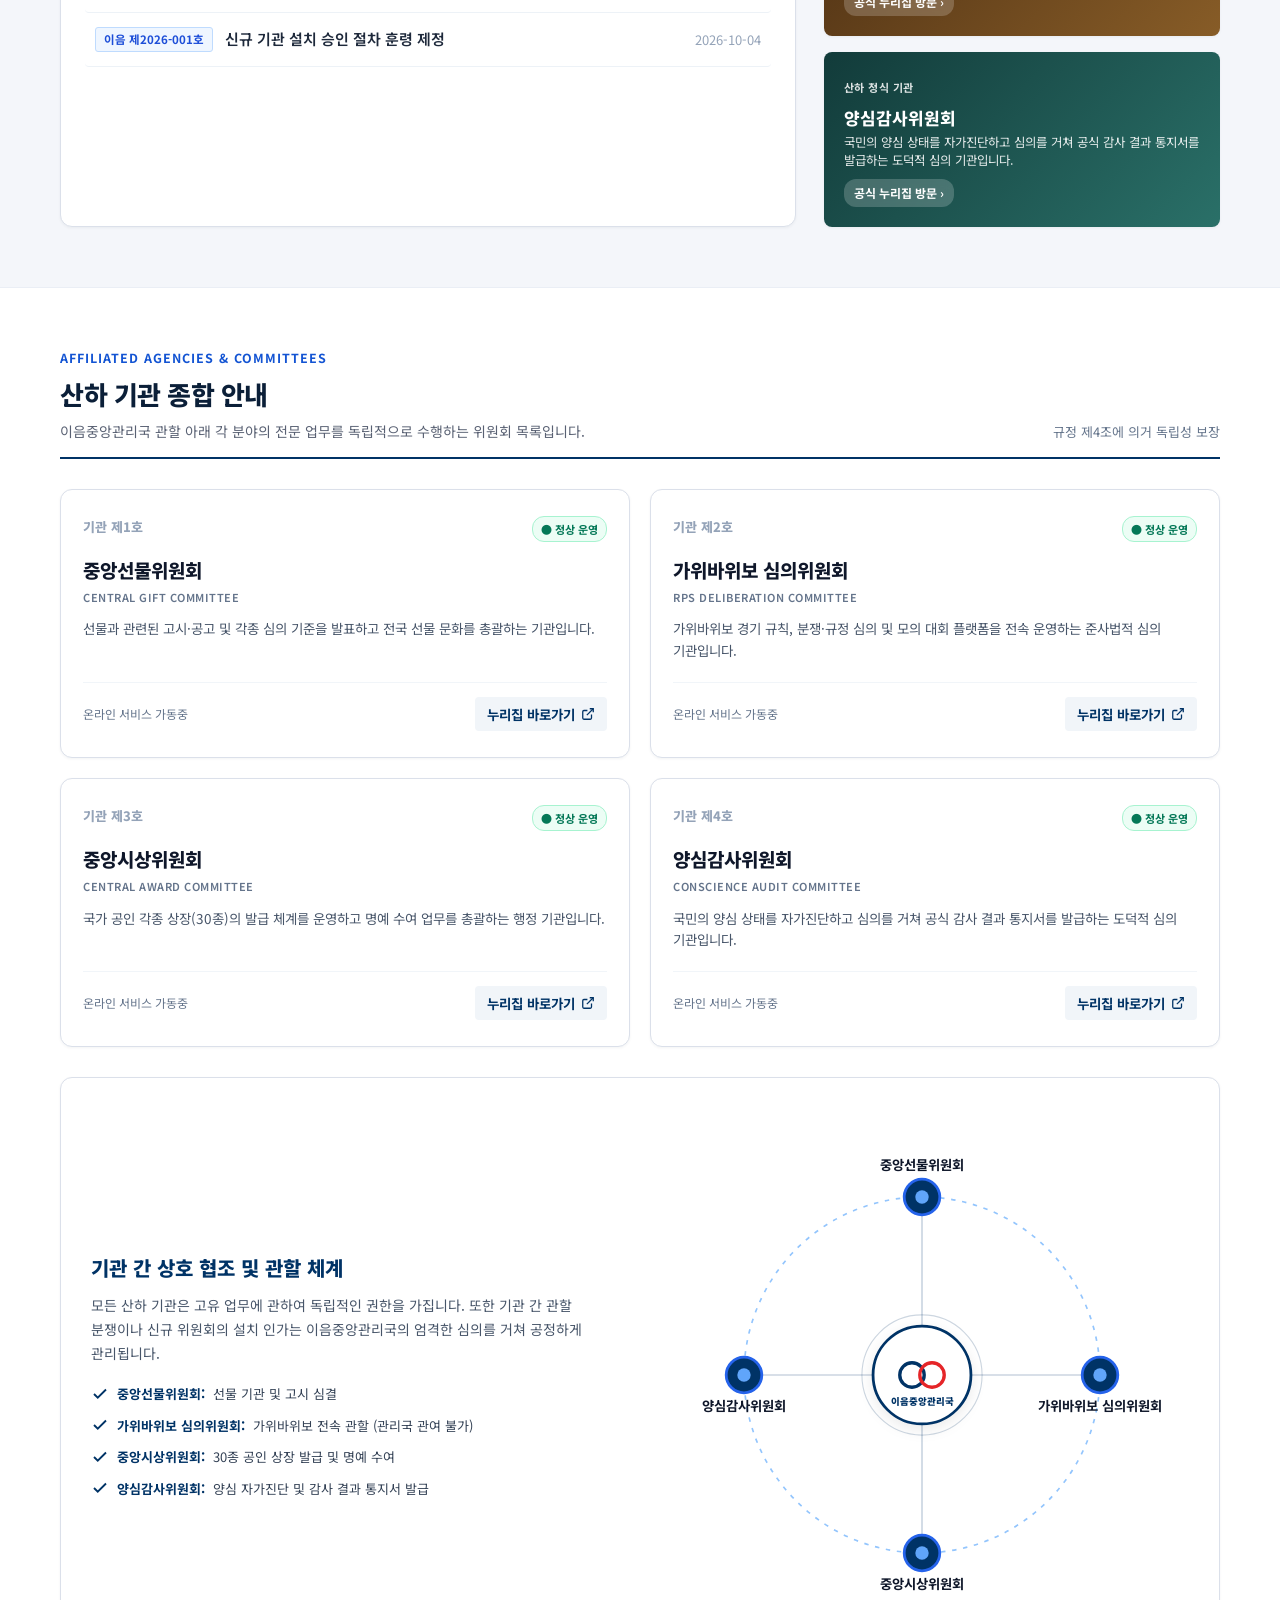
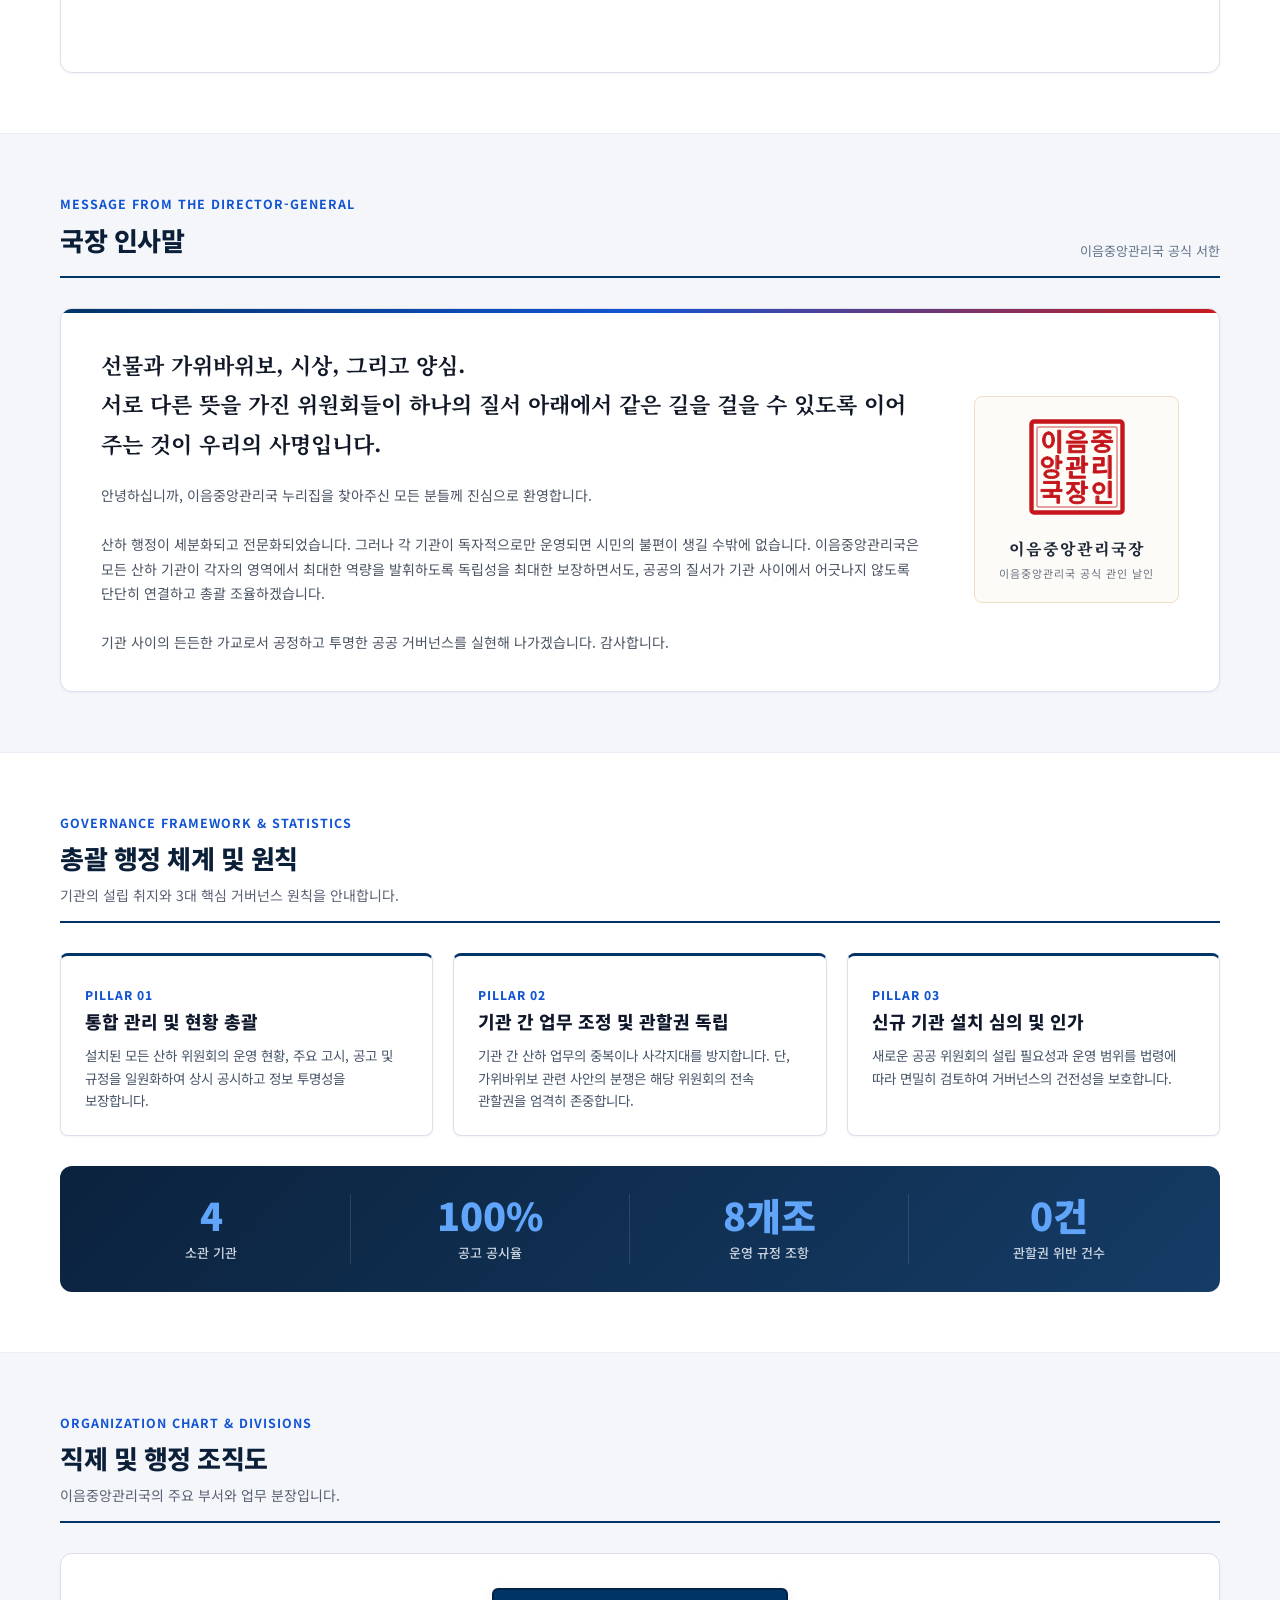
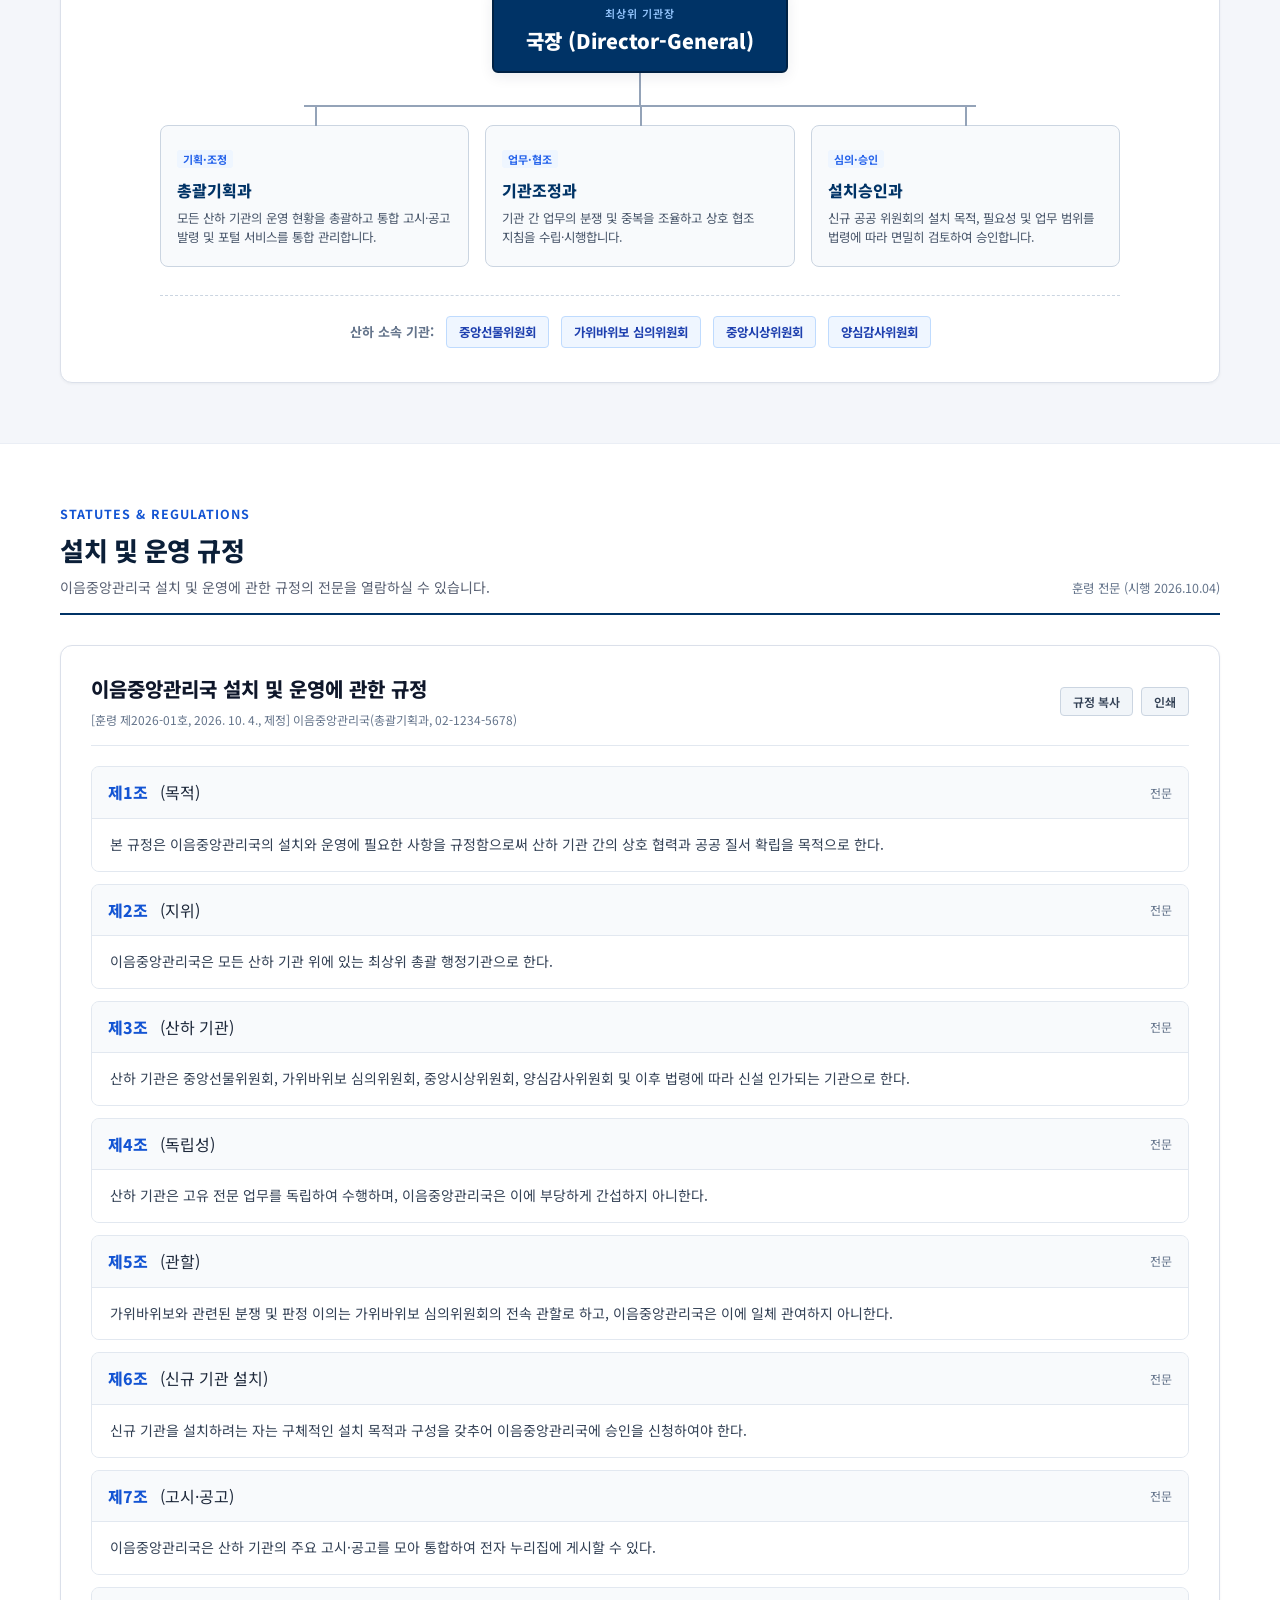
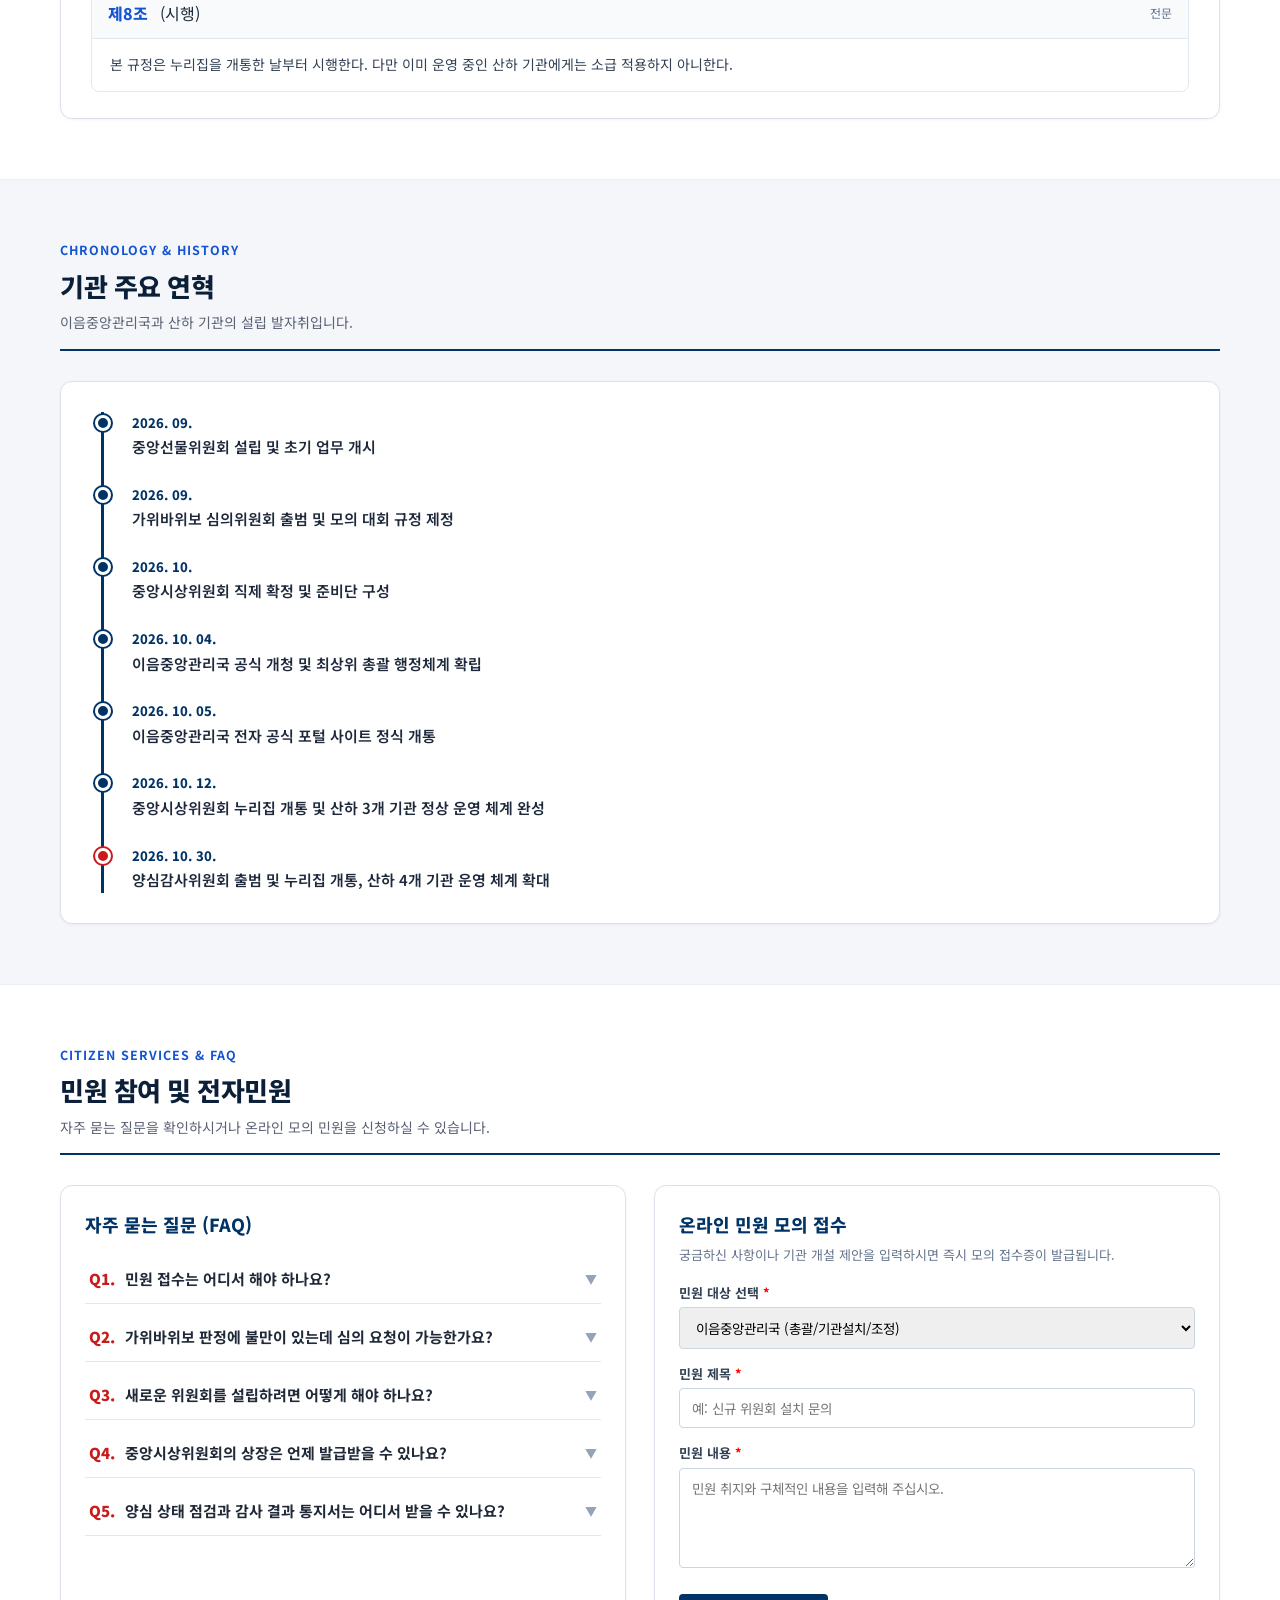
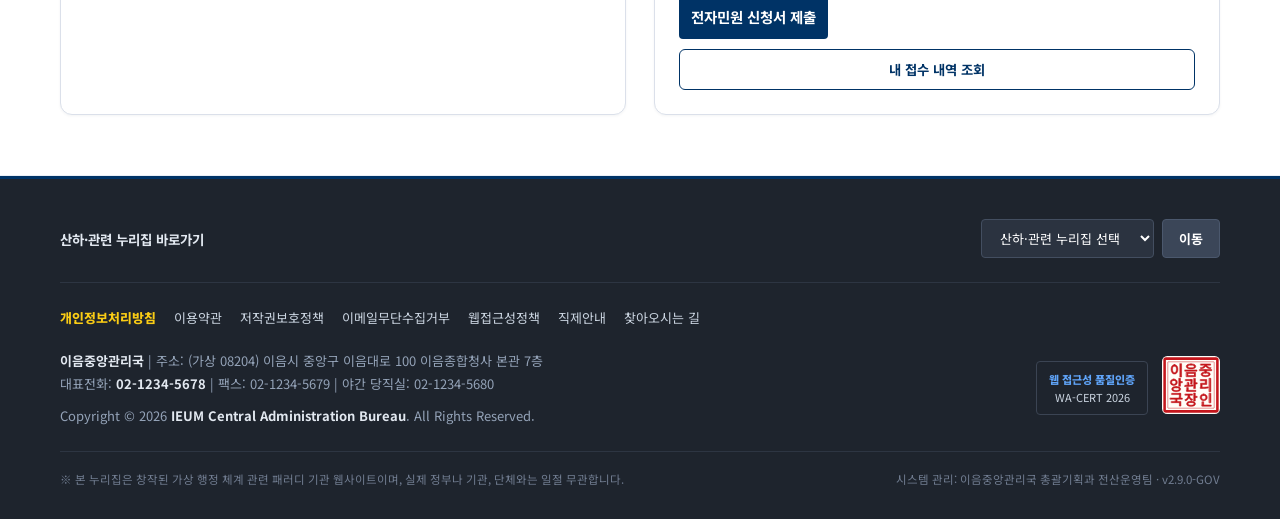
==== commit 132e769a: "자동 업데이트 2026-10-31 23:54" ====
--- a/index.html
+++ b/index.html
@@ -55,6 +55,12 @@
         <span class="zoom-status" id="zoomVal" aria-live="polite">100%</span>
         <button type="button" class="zoom-btn" id="btnZoomIn" aria-label="확대">가+</button>
         <button type="button" class="zoom-btn" id="btnZoomReset" aria-label="원래대로">초기화</button>
+      </div>
+
+      <!-- 관리자 버튼 영역 -->
+      <div class="admin-area" id="adminArea">
+        <span class="admin-badge" id="adminBadge" style="display:none;">🔒 관리자 로그인됨</span>
+        <button type="button" class="admin-login-btn" id="btnAdminLogin" onclick="showAdminLoginModal()">🔐 관리자</button>
       </div>
 
       <div class="gov-top-links">
--- a/style.css
+++ b/style.css
@@ -1881,3 +1881,492 @@
 @media (max-width: 400px) {
   .gov-stats-dashboard { grid-template-columns: repeat(2, 1fr); }
 }
+
+/* ========================================================
+   관리자 시스템 스타일 (Admin System)
+   ======================================================== */
+
+/* 관리자 영역 (상단 유틸리티 바) */
+.admin-area {
+  display: flex;
+  align-items: center;
+  gap: 8px;
+}
+.admin-badge {
+  display: inline-flex;
+  align-items: center;
+  gap: 4px;
+  background: #c4161c;
+  color: #ffffff;
+  font-size: 0.6875rem;
+  font-weight: 800;
+  padding: 3px 10px;
+  border-radius: 14px;
+  letter-spacing: 0.3px;
+  white-space: nowrap;
+  animation: adminPulse 2.5s infinite;
+}
+@keyframes adminPulse {
+  0%, 100% { box-shadow: 0 0 0 0 rgba(196,22,28,0.4); }
+  50% { box-shadow: 0 0 0 5px rgba(196,22,28,0); }
+}
+.admin-login-btn {
+  display: inline-flex;
+  align-items: center;
+  gap: 4px;
+  background: #003366;
+  color: #ffffff;
+  border: none;
+  font-size: 0.6875rem;
+  font-weight: 700;
+  padding: 4px 12px;
+  border-radius: 14px;
+  cursor: pointer;
+  letter-spacing: 0.3px;
+  white-space: nowrap;
+  transition: background 0.18s;
+}
+.admin-login-btn:hover {
+  background: #1354d3;
+}
+.admin-login-btn.logged-in {
+  background: #7c3aed;
+}
+.admin-login-btn.logged-in:hover {
+  background: #6d28d9;
+}
+
+/* 토글 스위치 */
+.toggle-switch {
+  position: relative;
+  display: inline-flex;
+  align-items: center;
+  gap: 8px;
+  cursor: pointer;
+  user-select: none;
+}
+.toggle-switch input[type="checkbox"] {
+  position: absolute;
+  opacity: 0;
+  width: 0;
+  height: 0;
+}
+.toggle-track {
+  width: 42px;
+  height: 22px;
+  background: #94a3b8;
+  border-radius: 11px;
+  position: relative;
+  transition: background 0.2s;
+  flex-shrink: 0;
+}
+.toggle-switch input:checked + .toggle-track {
+  background: #16a34a;
+}
+.toggle-switch input:checked + .toggle-track.blocked-mode {
+  background: #c4161c;
+}
+.toggle-track::after {
+  content: '';
+  position: absolute;
+  width: 16px;
+  height: 16px;
+  background: #ffffff;
+  border-radius: 50%;
+  top: 3px;
+  left: 3px;
+  transition: left 0.2s;
+  box-shadow: 0 1px 3px rgba(0,0,0,0.2);
+}
+.toggle-switch input:checked + .toggle-track::after {
+  left: 23px;
+}
+.toggle-label {
+  font-size: 0.8125rem;
+  font-weight: 700;
+  color: #334155;
+}
+
+/* 관리자 패널 모달 내부 스타일 */
+.admin-panel-section {
+  margin-bottom: 24px;
+}
+.admin-panel-section h4 {
+  font-size: 1rem;
+  font-weight: 800;
+  color: #003366;
+  margin-bottom: 12px;
+  padding-bottom: 8px;
+  border-bottom: 2px solid #003366;
+  display: flex;
+  align-items: center;
+  gap: 6px;
+}
+.admin-agency-row {
+  display: flex;
+  align-items: center;
+  justify-content: space-between;
+  gap: 12px;
+  padding: 12px 14px;
+  background: #f8fafc;
+  border: 1px solid #e2e8f0;
+  border-radius: 6px;
+  margin-bottom: 8px;
+  flex-wrap: wrap;
+}
+.admin-agency-row.is-blocked {
+  background: #fff5f5;
+  border-color: #fca5a5;
+}
+.admin-agency-name {
+  font-size: 0.9375rem;
+  font-weight: 800;
+  color: #0f172a;
+  min-width: 160px;
+}
+.admin-agency-code {
+  font-size: 0.75rem;
+  color: #64748b;
+  margin-top: 1px;
+}
+.admin-reason-input {
+  flex: 1;
+  min-width: 140px;
+  padding: 6px 10px;
+  border: 1px solid #cbd5e1;
+  border-radius: 4px;
+  font-size: 0.8125rem;
+  font-family: inherit;
+}
+.admin-reason-input:focus {
+  outline: none;
+  border-color: #1354d3;
+}
+.admin-bulk-btns {
+  display: flex;
+  gap: 8px;
+  margin-bottom: 12px;
+}
+.admin-bulk-btn {
+  padding: 7px 16px;
+  border-radius: 6px;
+  font-size: 0.8125rem;
+  font-weight: 700;
+  cursor: pointer;
+  border: none;
+  transition: background 0.15s;
+}
+.admin-bulk-btn.block-all {
+  background: #c4161c;
+  color: #fff;
+}
+.admin-bulk-btn.block-all:hover {
+  background: #991b1b;
+}
+.admin-bulk-btn.unblock-all {
+  background: #003366;
+  color: #fff;
+}
+.admin-bulk-btn.unblock-all:hover {
+  background: #1354d3;
+}
+
+/* 관리자 로그 */
+.admin-log-table {
+  width: 100%;
+  border-collapse: collapse;
+  font-size: 0.7812rem;
+}
+.admin-log-table th {
+  background: #e8f0fe;
+  color: #0d4b8f;
+  font-weight: 800;
+  padding: 6px 10px;
+  text-align: left;
+  border-bottom: 2px solid #bfdbfe;
+}
+.admin-log-table td {
+  padding: 6px 10px;
+  border-bottom: 1px solid #e2e8f0;
+  color: #334155;
+  vertical-align: middle;
+}
+.admin-log-table tr:last-child td {
+  border-bottom: none;
+}
+.log-action-block {
+  color: #c4161c;
+  font-weight: 700;
+}
+.log-action-unblock {
+  color: #16a34a;
+  font-weight: 700;
+}
+.admin-log-empty {
+  text-align: center;
+  color: #94a3b8;
+  padding: 16px;
+  font-size: 0.8125rem;
+}
+
+/* 관리자 민원 관리 목록 */
+.admin-civil-item {
+  border: 1px solid #e2e8f0;
+  border-radius: 6px;
+  padding: 10px 12px;
+  margin-bottom: 8px;
+  font-size: 0.8125rem;
+  line-height: 1.6;
+  background: #fafafa;
+}
+.admin-civil-item b {
+  color: #1354d3;
+}
+.admin-civil-actions {
+  display: flex;
+  gap: 8px;
+  margin-top: 6px;
+}
+
+/* 접근 차단 안내 카드 (Block Notice) */
+.block-notice-card {
+  border: 2px solid #c4161c;
+  border-radius: 8px;
+  padding: 28px 26px;
+  background: #fff;
+  position: relative;
+  font-family: 'Noto Sans KR', sans-serif;
+}
+.block-notice-card::before {
+  content: '';
+  position: absolute;
+  top: 0;
+  left: 0;
+  right: 0;
+  height: 5px;
+  background: #c4161c;
+  border-radius: 6px 6px 0 0;
+}
+.block-notice-header {
+  text-align: center;
+  border-bottom: 2px solid #c4161c;
+  padding-bottom: 14px;
+  margin-bottom: 18px;
+}
+.block-notice-badge {
+  display: inline-block;
+  background: #c4161c;
+  color: #fff;
+  font-size: 0.6875rem;
+  font-weight: 800;
+  padding: 2px 10px;
+  border-radius: 3px;
+  letter-spacing: 1px;
+  margin-bottom: 6px;
+}
+.block-notice-title {
+  font-family: 'Noto Serif KR', serif;
+  font-size: 1.375rem;
+  font-weight: 900;
+  color: #c4161c;
+  margin: 6px 0 2px;
+}
+.block-notice-sub {
+  font-size: 0.8125rem;
+  color: #64748b;
+}
+.block-notice-body {
+  font-size: 0.875rem;
+  line-height: 1.8;
+  color: #1e293b;
+  margin-bottom: 18px;
+}
+.block-notice-body table {
+  width: 100%;
+  border-collapse: collapse;
+  font-size: 0.8438rem;
+}
+.block-notice-body table th {
+  text-align: left;
+  padding: 7px 10px;
+  background: #fef2f2;
+  color: #991b1b;
+  font-weight: 800;
+  border: 1px solid #fca5a5;
+  width: 110px;
+}
+.block-notice-body table td {
+  padding: 7px 10px;
+  border: 1px solid #fca5a5;
+  color: #1e293b;
+}
+.block-notice-footer {
+  display: flex;
+  justify-content: space-between;
+  align-items: flex-end;
+  margin-top: 20px;
+  border-top: 1px dashed #fca5a5;
+  padding-top: 14px;
+}
+.block-notice-footer .sign {
+  font-family: 'Noto Serif KR', serif;
+  font-size: 1.0625rem;
+  font-weight: 900;
+  color: #c4161c;
+  letter-spacing: 2px;
+}
+.block-notice-footer .note {
+  font-size: 0.75rem;
+  color: #94a3b8;
+}
+
+/* 차단된 기관 카드 스타일 */
+.agency-gov-card.agency-blocked {
+  border-color: #fca5a5;
+  background: #fff5f5;
+}
+.agency-gov-card.agency-blocked:hover {
+  border-color: #f87171;
+}
+.agency-blocked-badge {
+  display: inline-flex;
+  align-items: center;
+  gap: 4px;
+  background: #c4161c;
+  color: #fff;
+  font-size: 0.6875rem;
+  font-weight: 800;
+  padding: 3px 8px;
+  border-radius: 12px;
+}
+.agency-btn.blocked {
+  background: #fee2e2;
+  color: #c4161c;
+  cursor: not-allowed;
+  border: 1px dashed #f87171;
+}
+.agency-btn.blocked:hover {
+  background: #fee2e2;
+  color: #c4161c;
+}
+.banner-card.banner-blocked {
+  filter: grayscale(0.7);
+  cursor: not-allowed;
+  position: relative;
+}
+.banner-card.banner-blocked::after {
+  content: '⛔ 접근 차단됨';
+  position: absolute;
+  top: 50%;
+  left: 50%;
+  transform: translate(-50%, -50%);
+  background: rgba(196,22,28,0.92);
+  color: #fff;
+  font-size: 0.875rem;
+  font-weight: 800;
+  padding: 6px 16px;
+  border-radius: 20px;
+  pointer-events: none;
+}
+
+/* 관리자 로그인 폼 */
+.admin-login-form {
+  padding: 8px 0;
+}
+.admin-login-form label {
+  display: block;
+  font-size: 0.875rem;
+  font-weight: 700;
+  color: #334155;
+  margin-bottom: 6px;
+}
+.admin-login-form input {
+  width: 100%;
+  padding: 10px 12px;
+  border: 1px solid #cbd5e1;
+  border-radius: 4px;
+  font-size: 0.9375rem;
+  font-family: inherit;
+  margin-bottom: 14px;
+}
+.admin-login-form input:focus {
+  outline: none;
+  border-color: #003366;
+  box-shadow: 0 0 0 3px rgba(0,51,102,0.12);
+}
+.admin-login-submit {
+  width: 100%;
+  background: #003366;
+  color: #fff;
+  border: none;
+  padding: 11px;
+  border-radius: 4px;
+  font-size: 0.9375rem;
+  font-weight: 800;
+  cursor: pointer;
+  transition: background 0.15s;
+}
+.admin-login-submit:hover {
+  background: #1354d3;
+}
+.admin-login-error {
+  background: #fee2e2;
+  border: 1px solid #fca5a5;
+  color: #c4161c;
+  padding: 8px 12px;
+  border-radius: 4px;
+  font-size: 0.8125rem;
+  font-weight: 700;
+  margin-top: 10px;
+  display: none;
+}
+.admin-login-error.show {
+  display: block;
+}
+.admin-logout-btn {
+  background: none;
+  border: 1px solid #c4161c;
+  color: #c4161c;
+  font-size: 0.75rem;
+  font-weight: 700;
+  padding: 3px 10px;
+  border-radius: 12px;
+  cursor: pointer;
+  transition: all 0.15s;
+  white-space: nowrap;
+}
+.admin-logout-btn:hover {
+  background: #c4161c;
+  color: #fff;
+}
+
+/* 관리자 패널 헤더 */
+.admin-panel-warning {
+  background: #fef2f2;
+  border: 1px solid #fca5a5;
+  border-radius: 6px;
+  padding: 10px 14px;
+  font-size: 0.8125rem;
+  color: #991b1b;
+  font-weight: 600;
+  margin-bottom: 18px;
+  display: flex;
+  align-items: center;
+  gap: 8px;
+}
+
+/* 민원 관리 탭 내 전체삭제 버튼 */
+.admin-civil-bulk-del {
+  background: #c4161c;
+  color: #fff;
+  border: none;
+  padding: 6px 14px;
+  border-radius: 4px;
+  font-size: 0.8125rem;
+  font-weight: 700;
+  cursor: pointer;
+  margin-bottom: 10px;
+}
+.admin-civil-bulk-del:hover {
+  background: #991b1b;
+}
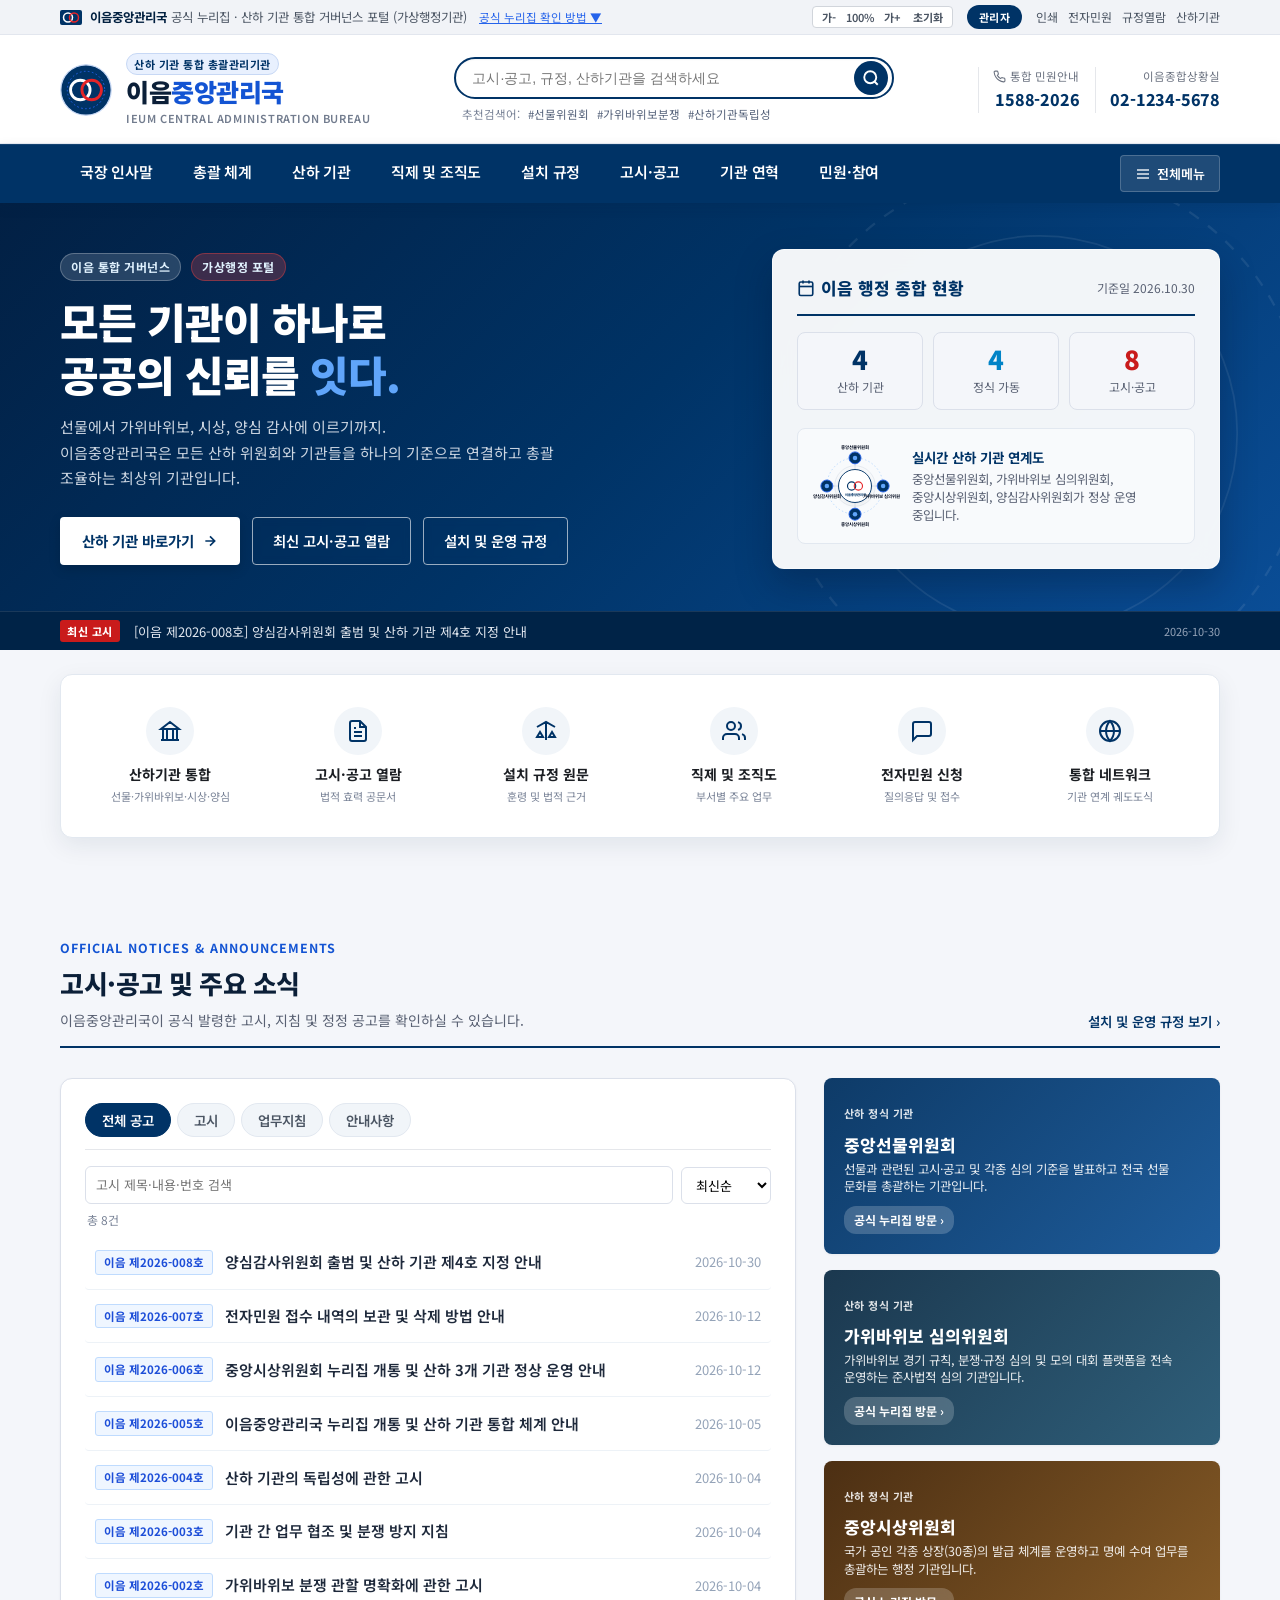
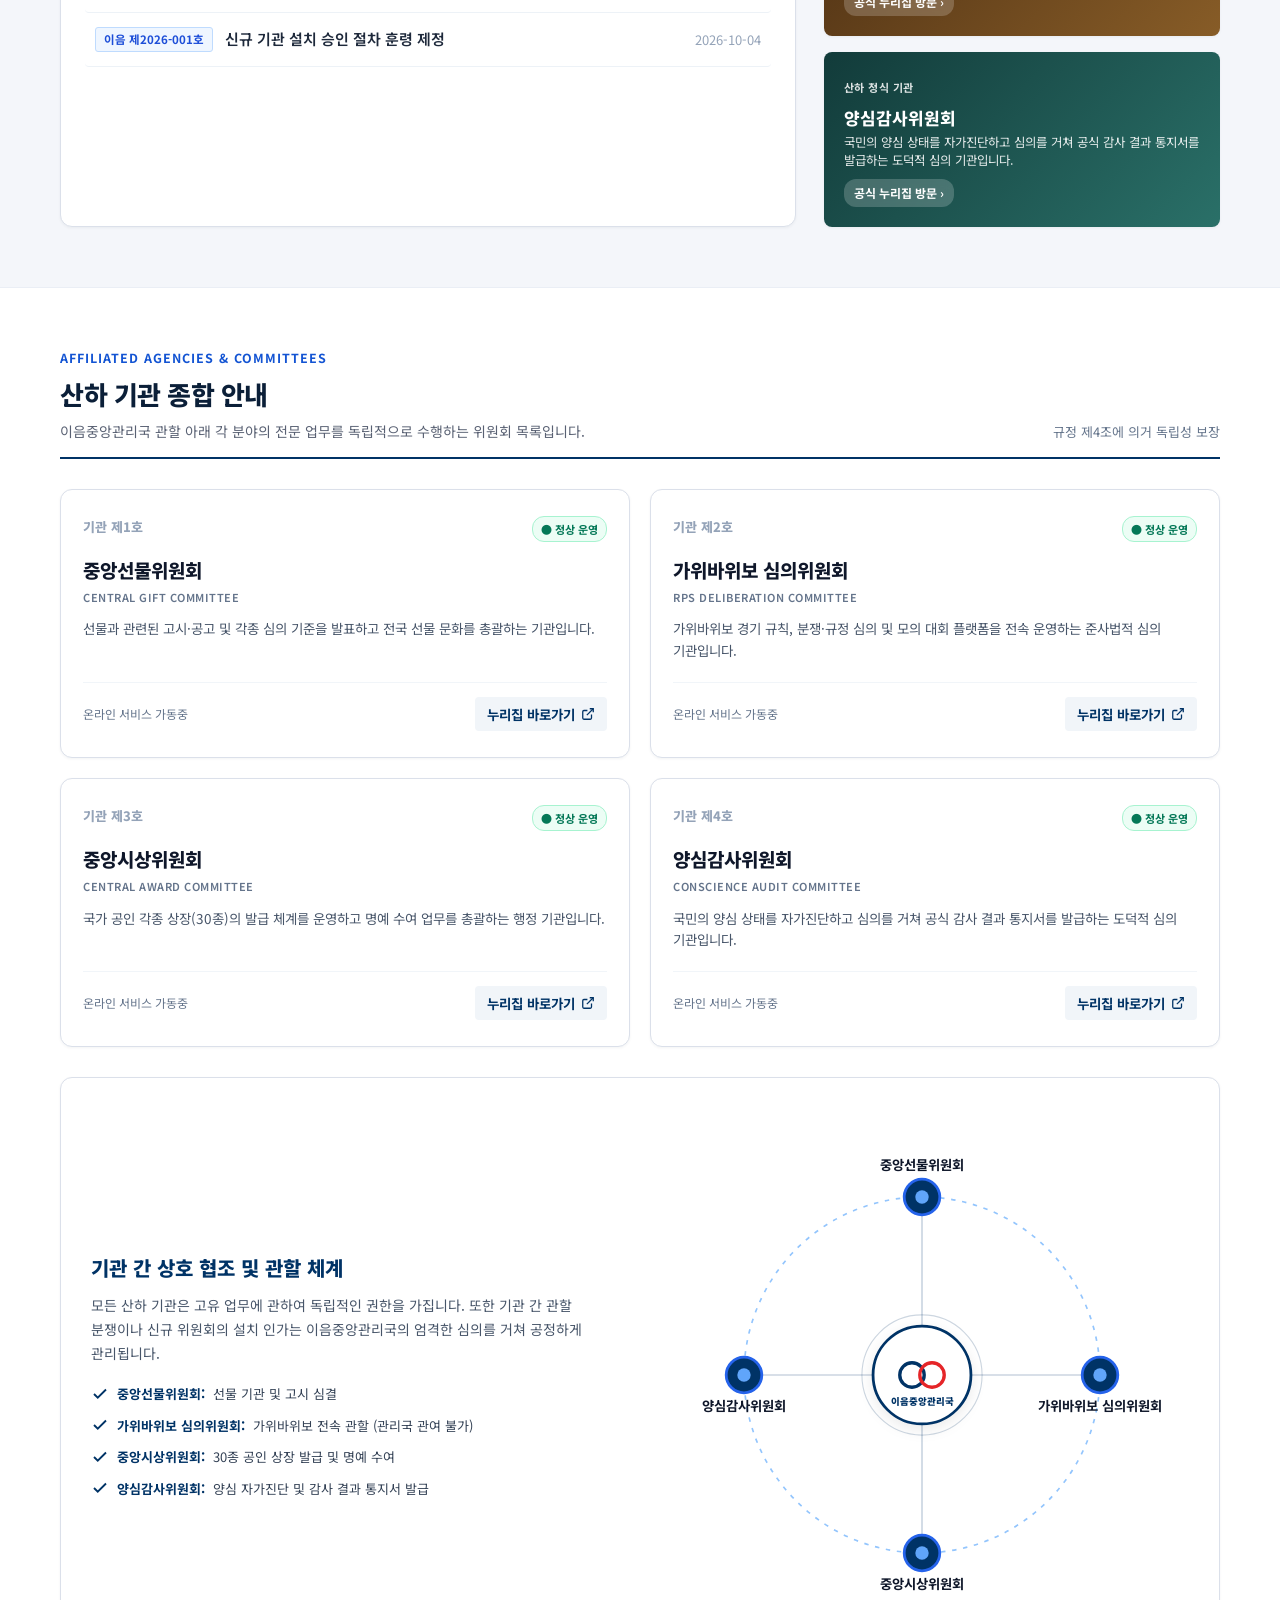
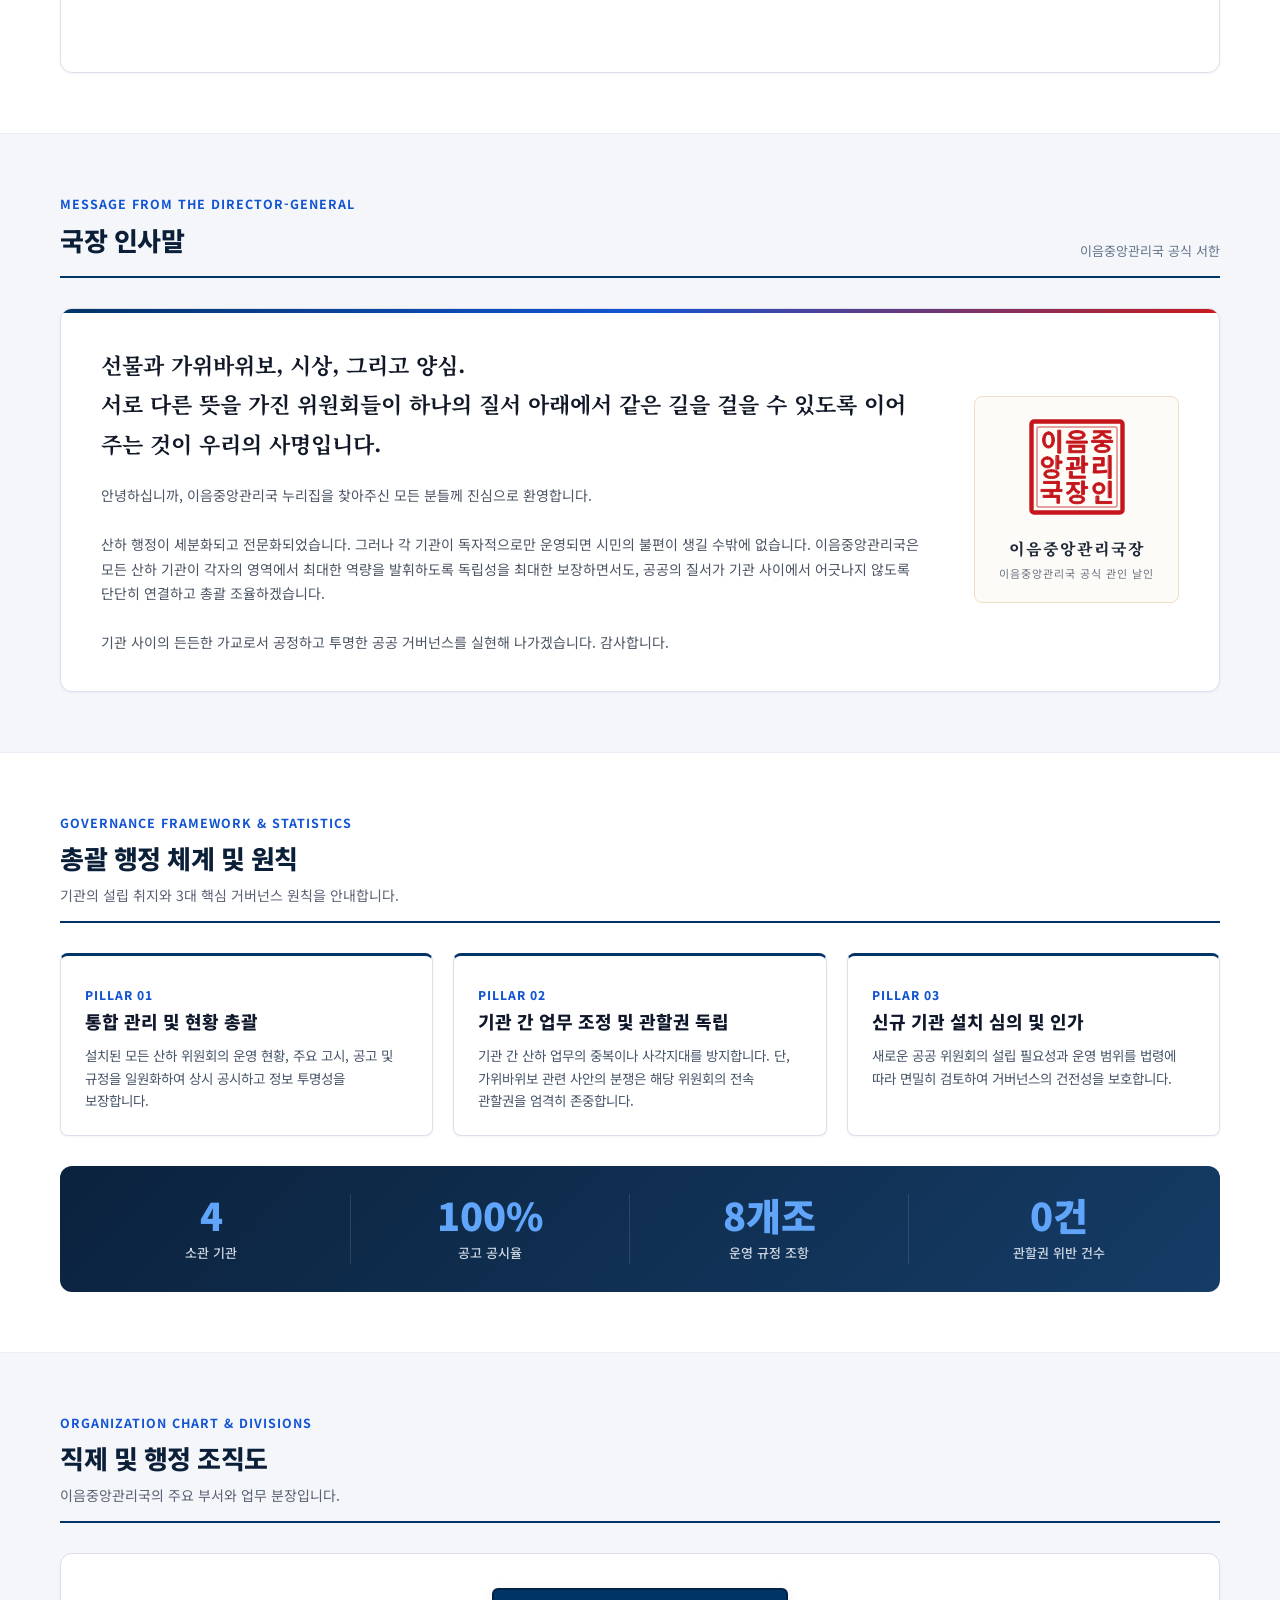
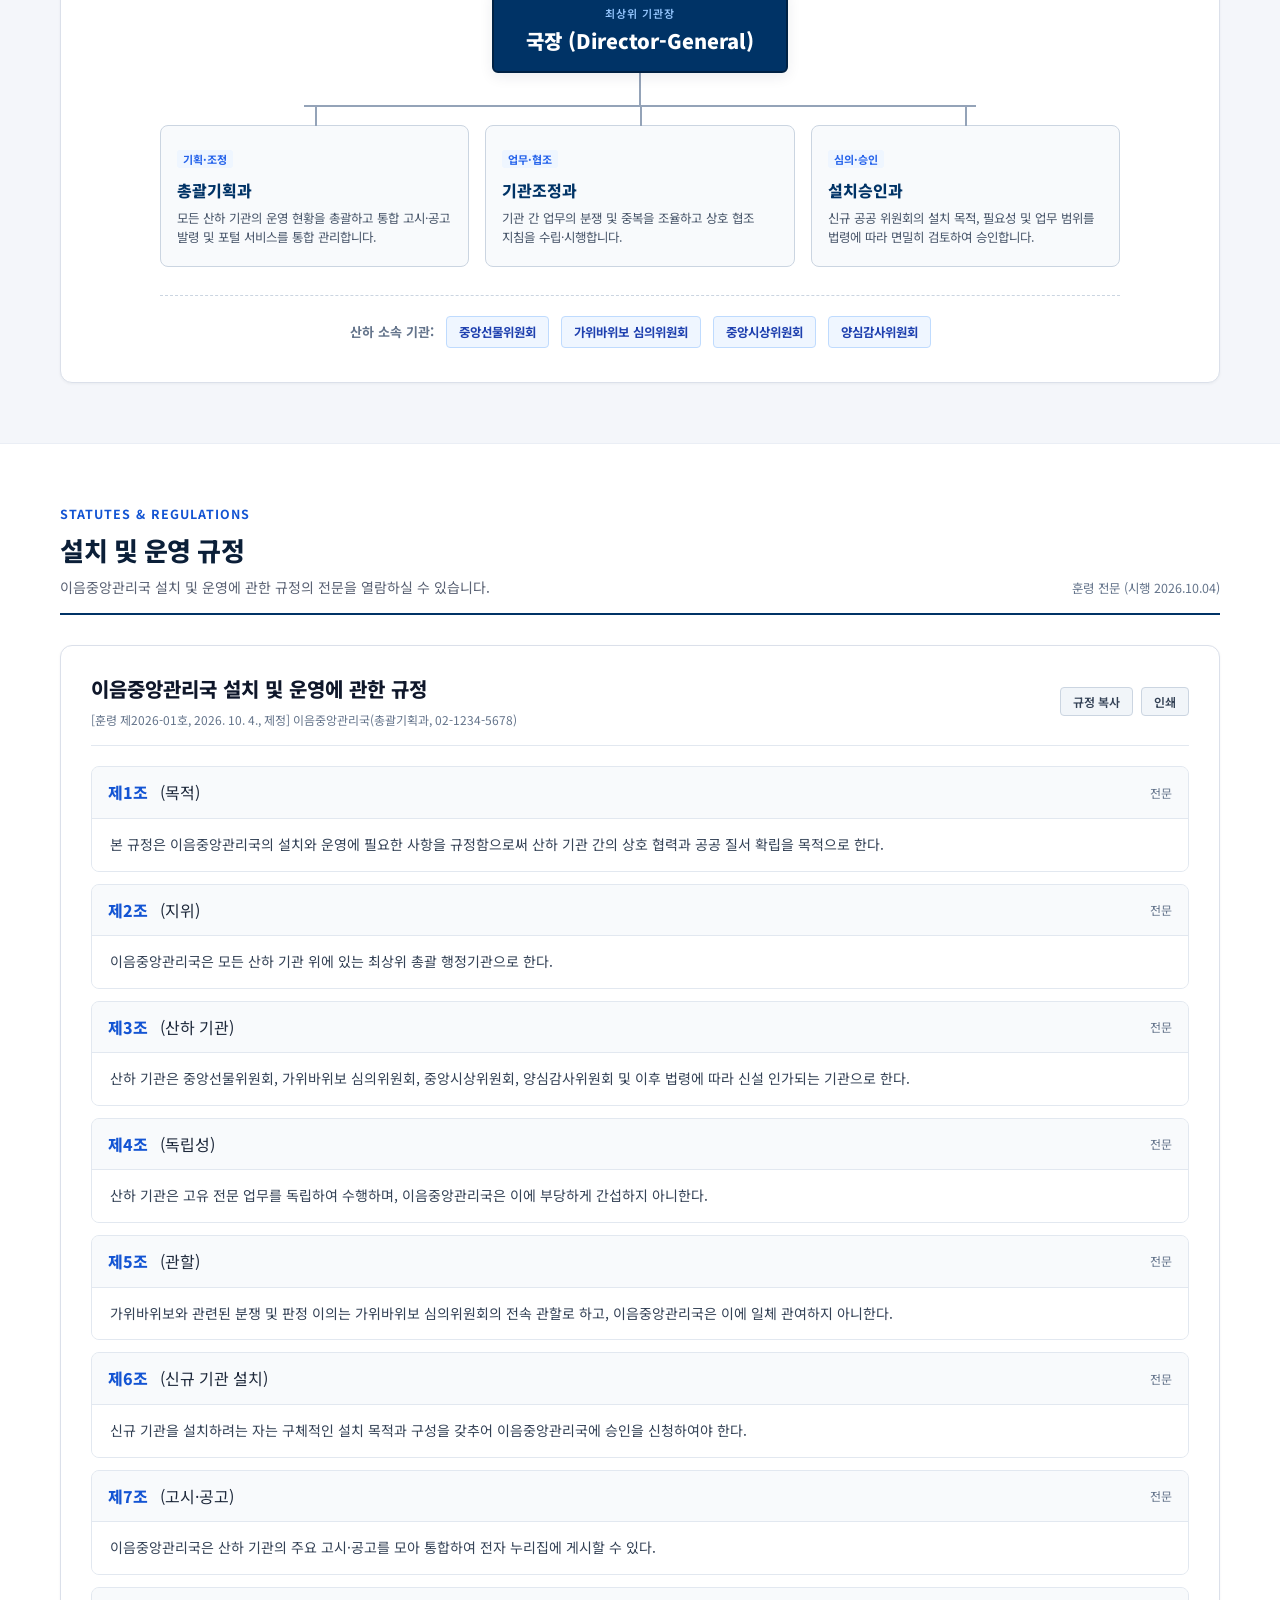
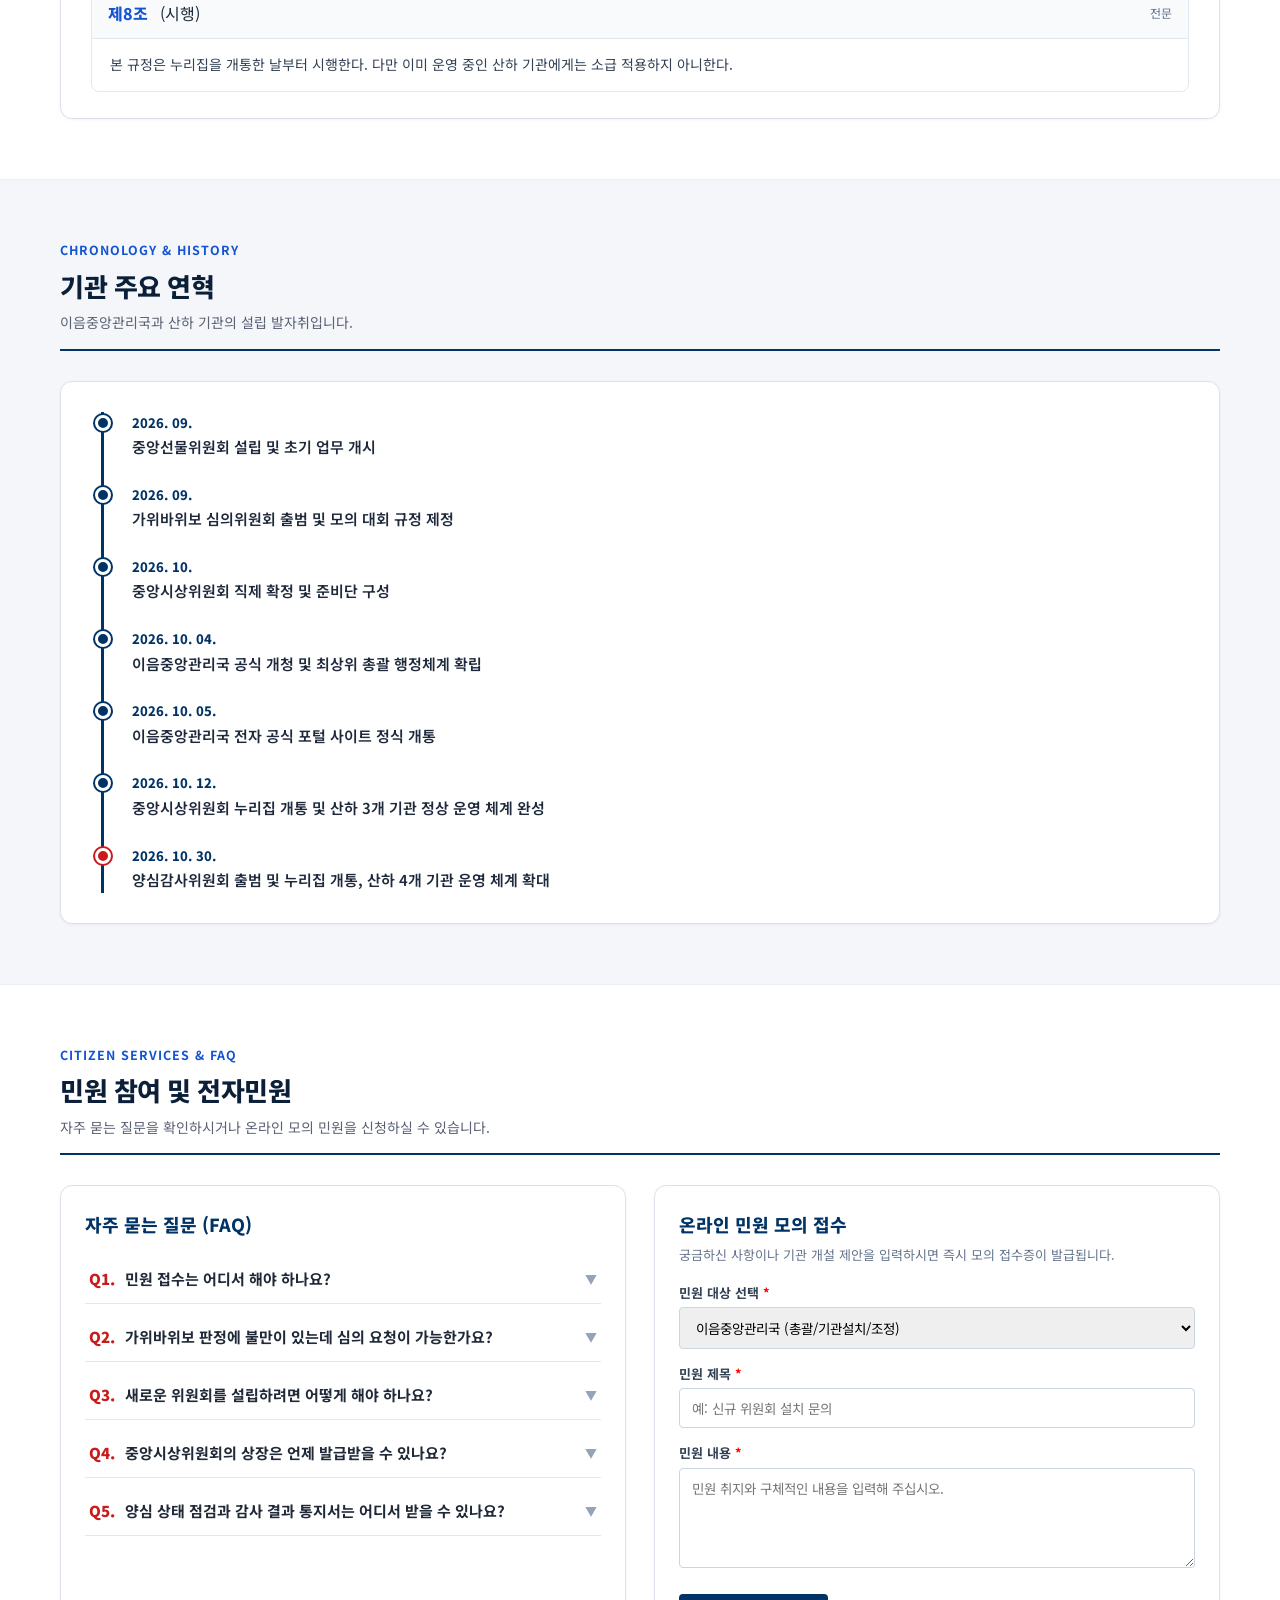
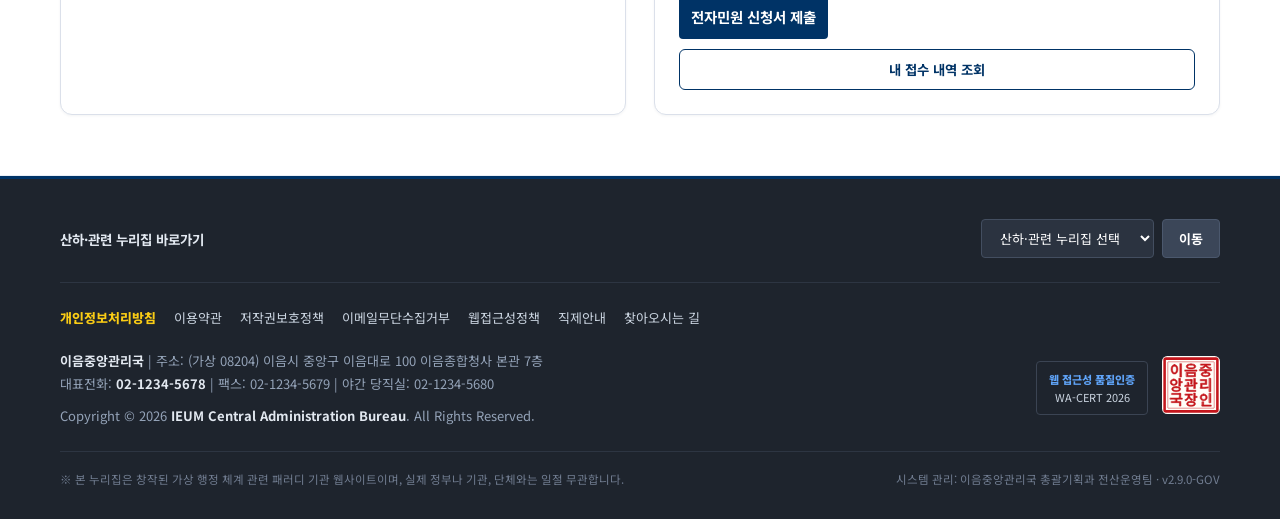
==== commit 617a1730: "자동 업데이트 2026-11-01 00:15" ====
--- a/index.html
+++ b/index.html
@@ -59,8 +59,8 @@
 
       <!-- 관리자 버튼 영역 -->
       <div class="admin-area" id="adminArea">
-        <span class="admin-badge" id="adminBadge" style="display:none;">🔒 관리자 로그인됨</span>
-        <button type="button" class="admin-login-btn" id="btnAdminLogin" onclick="showAdminLoginModal()">🔐 관리자</button>
+        <span class="admin-badge" id="adminBadge" style="display:none;">관리자 로그인됨</span>
+        <button type="button" class="admin-login-btn" id="btnAdminLogin" onclick="showAdminLoginModal()">관리자</button>
       </div>
 
       <div class="gov-top-links">
